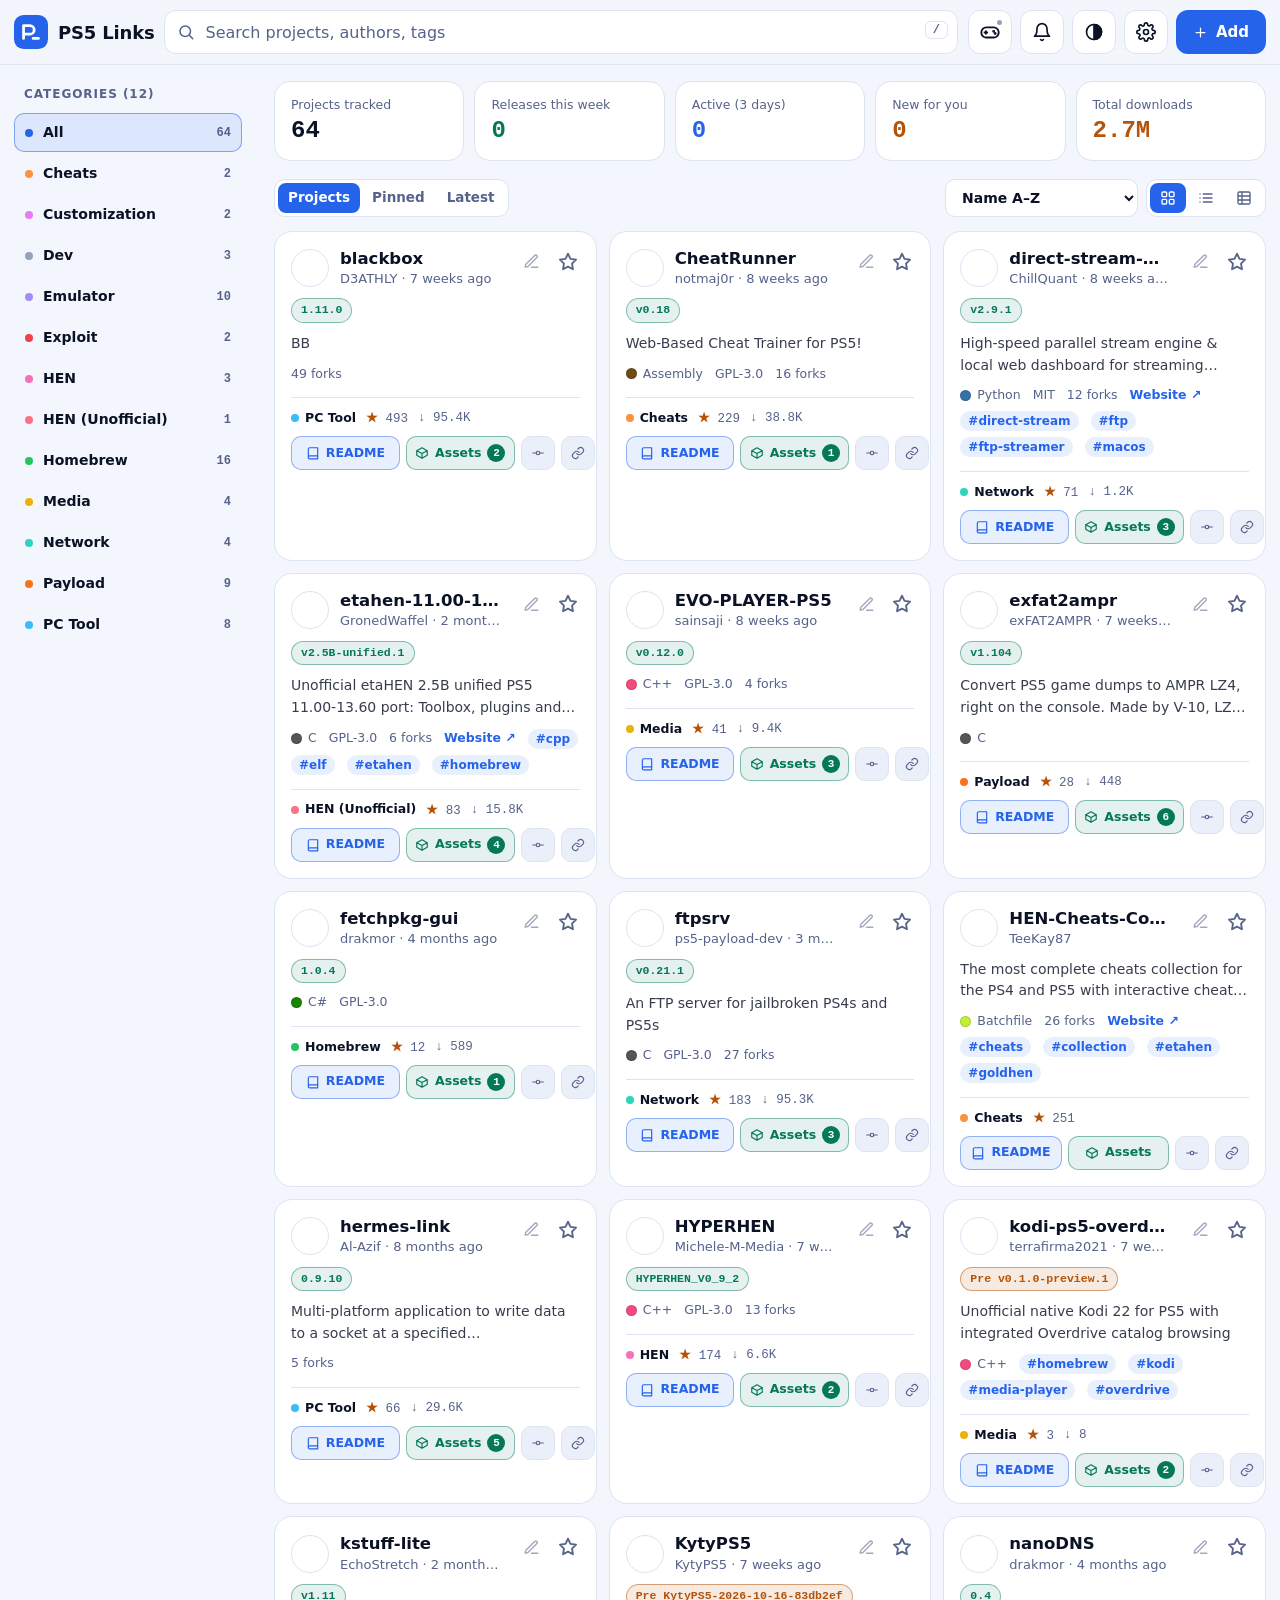
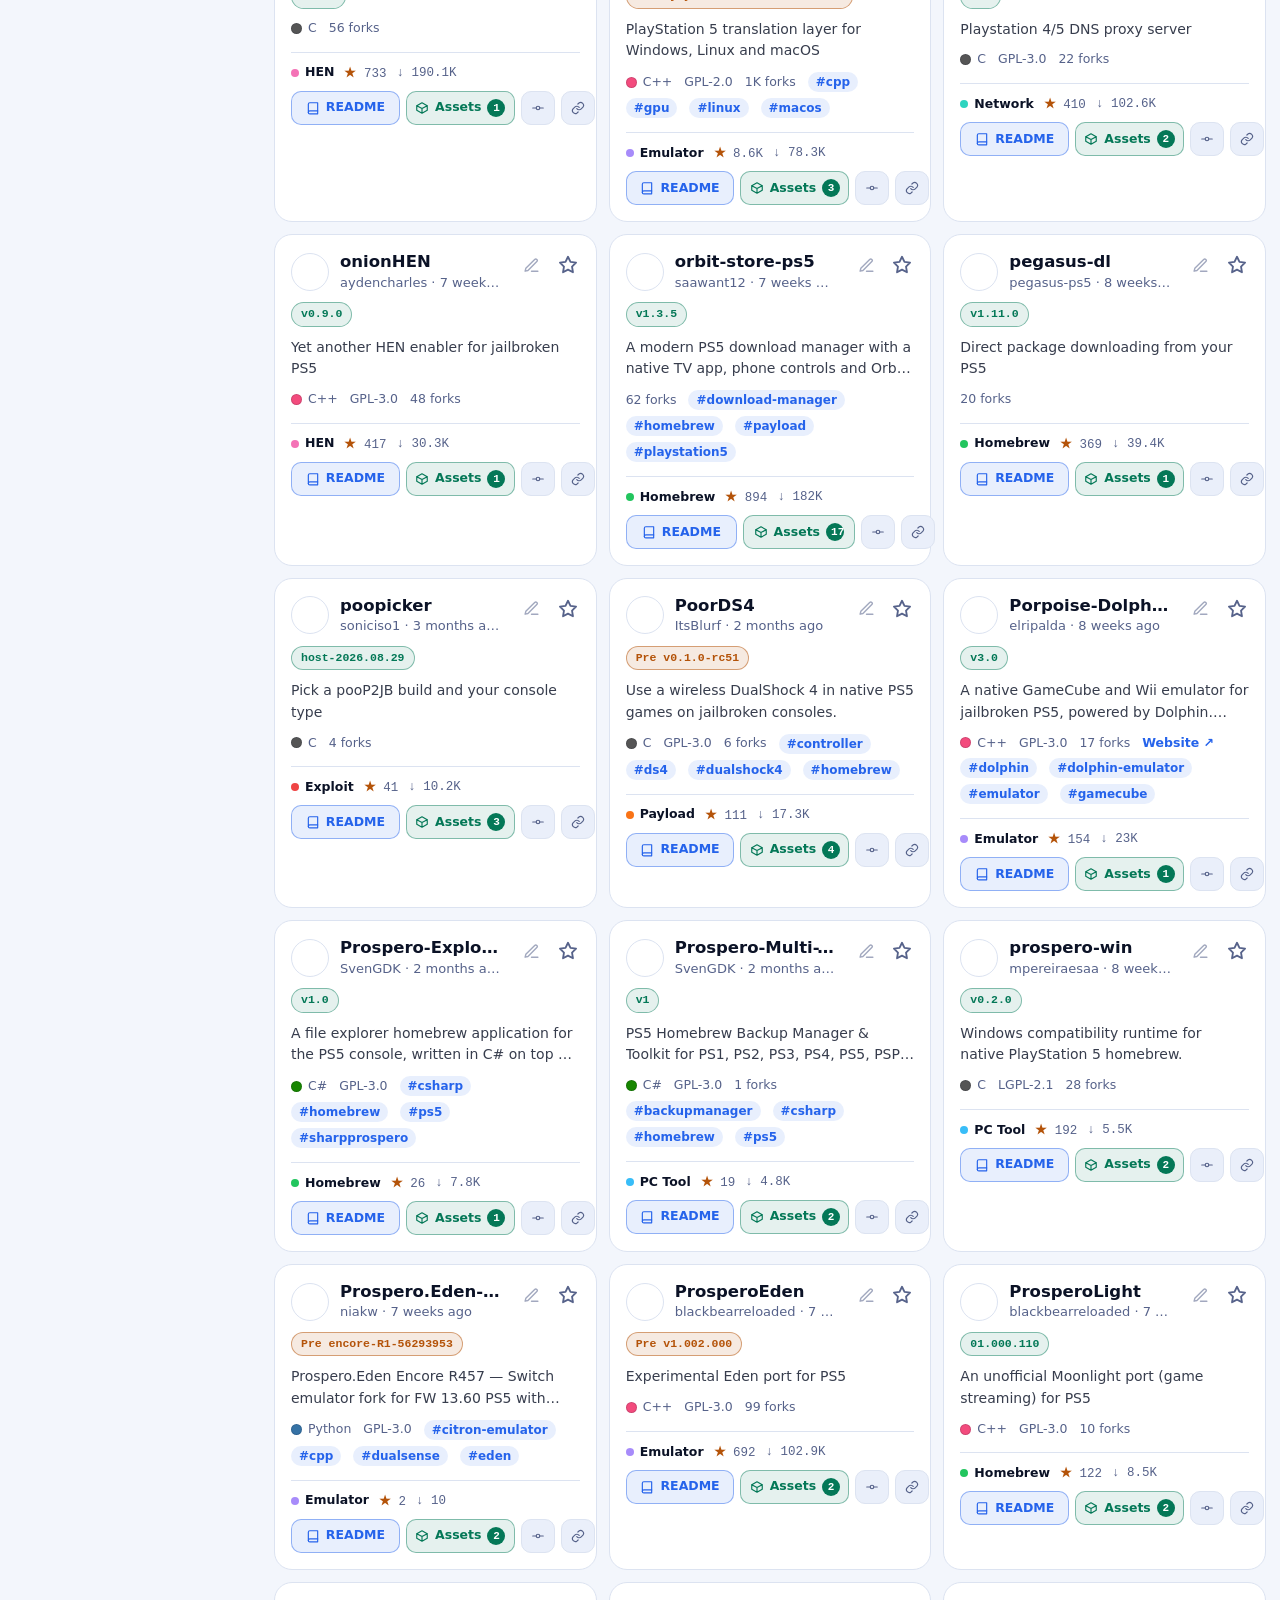
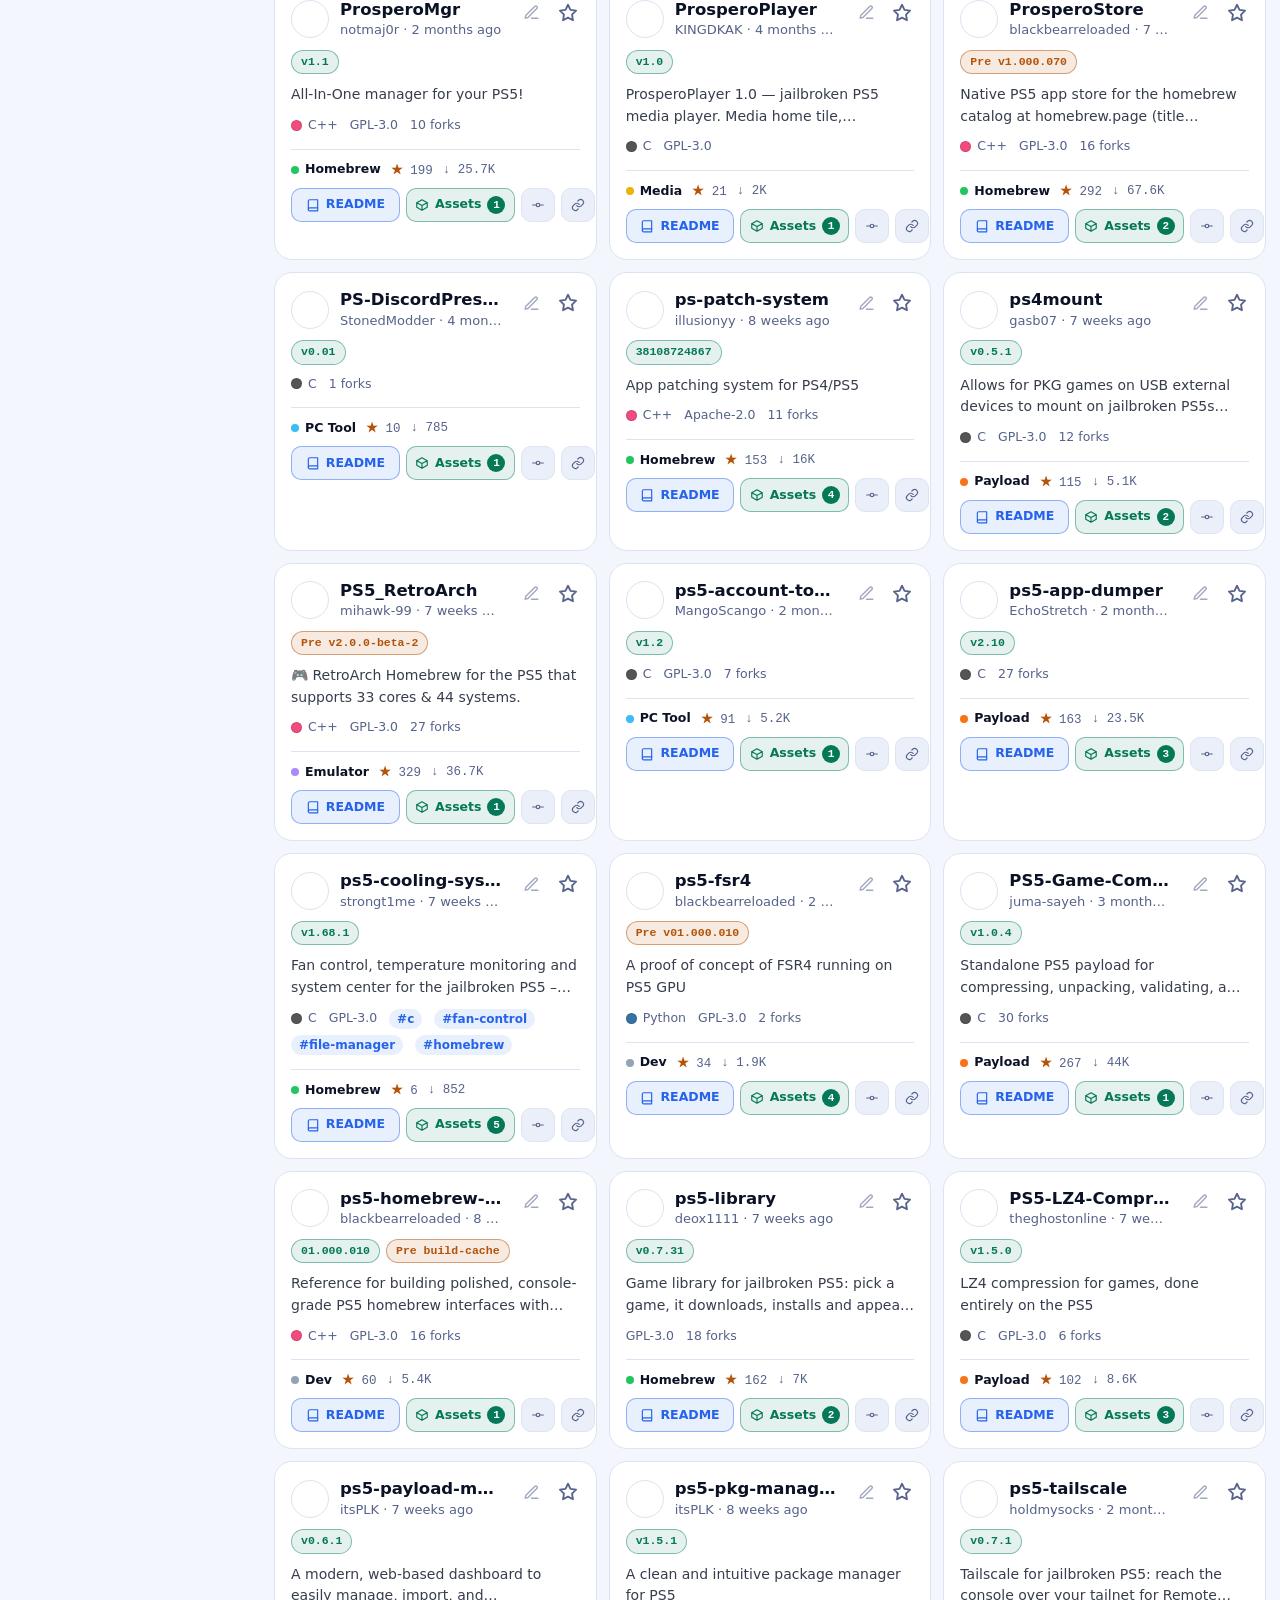
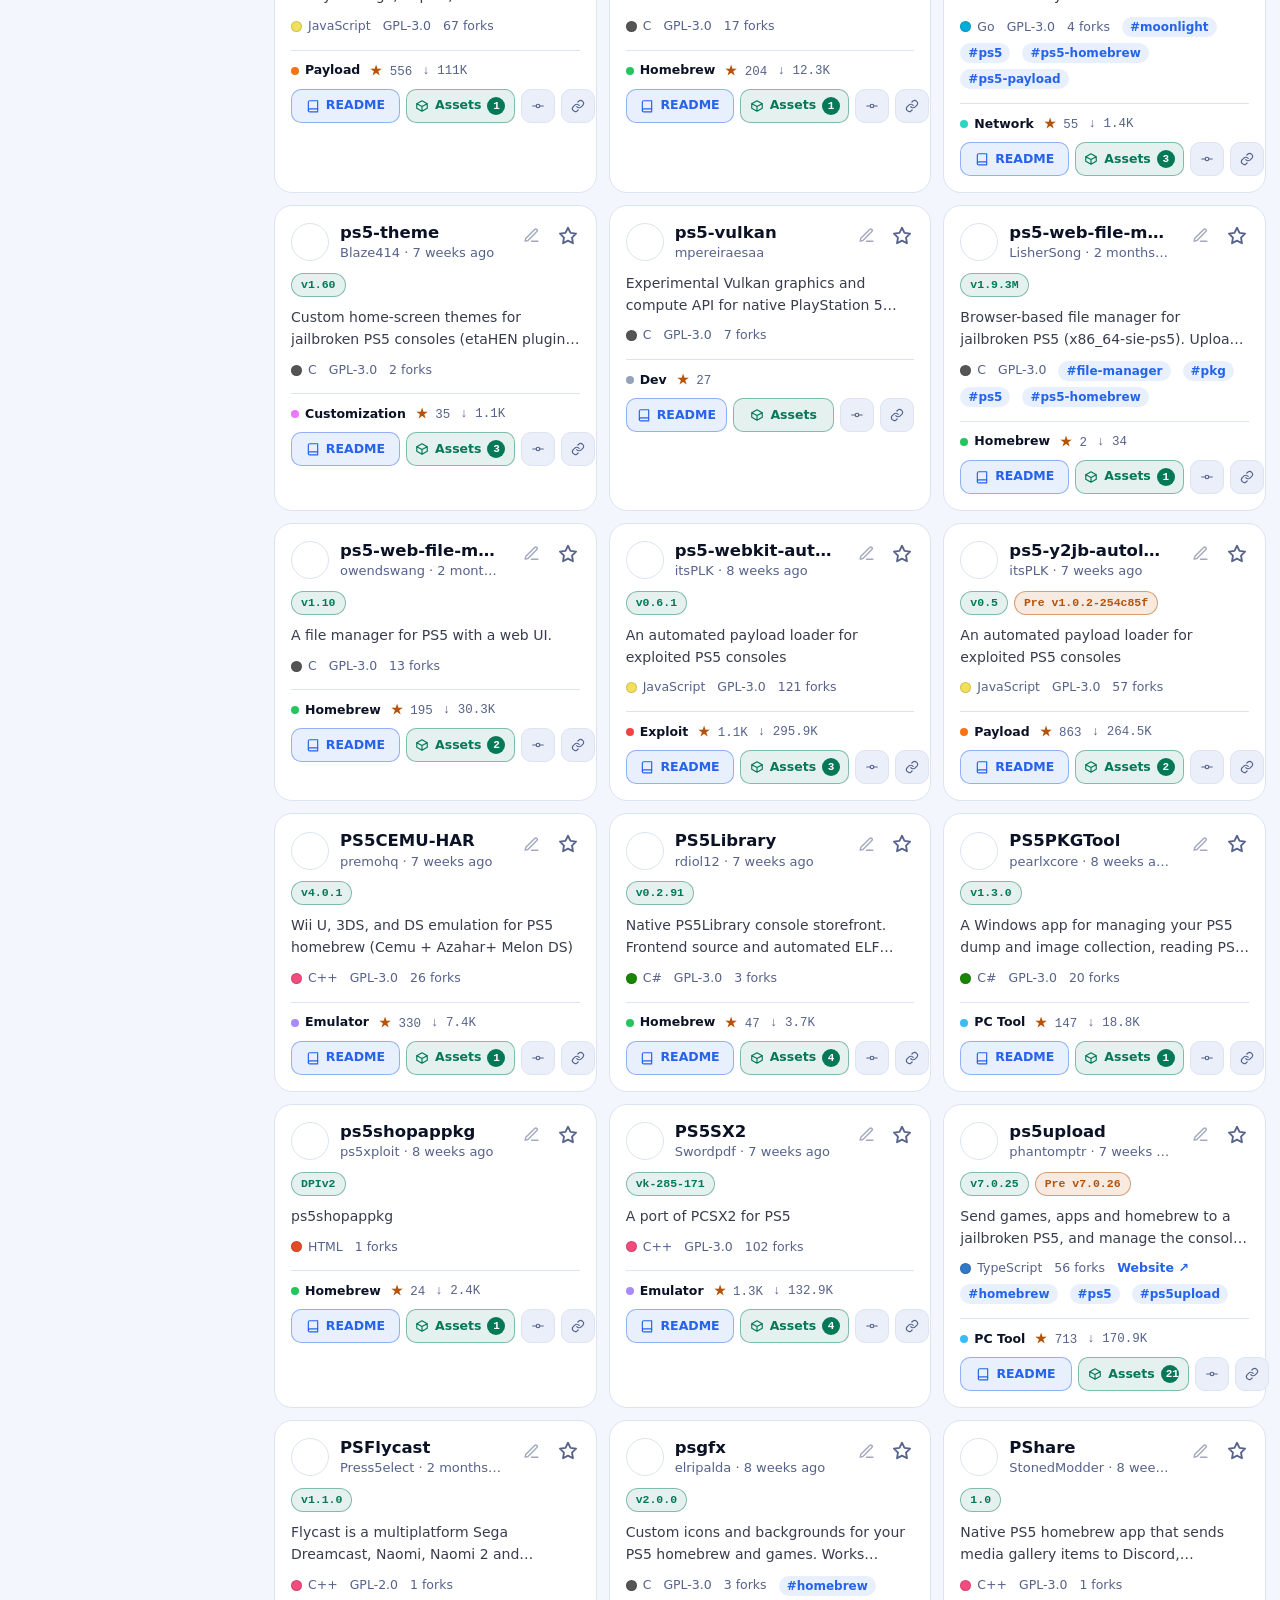
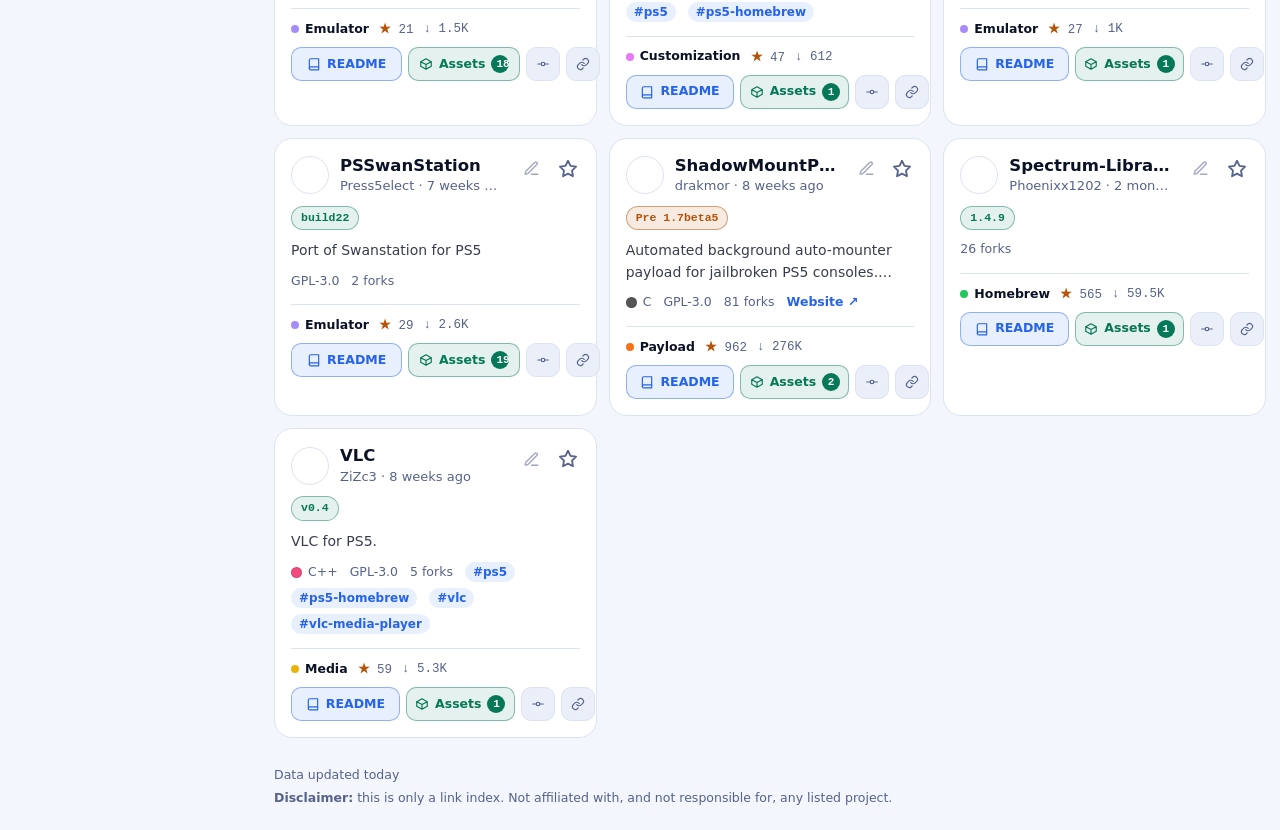
==== index.html @ 652d499e "Add files via upload" ====
<!doctype html>
<html lang="en">
<head>
<meta charset="utf-8">
<meta name="viewport" content="width=device-width, initial-scale=1, viewport-fit=cover">
<meta name="theme-color" content="#050a18" media="(prefers-color-scheme: dark)">
<meta name="theme-color" content="#f3f6fc" media="(prefers-color-scheme: light)">
<meta name="description" content="PS5 Links — a curated index of PS5 homebrew, payloads and tools with live release tracking.">
<title>PS5 Links</title>
<!-- Apply saved theme before CSS paints, so there is no light/dark flash -->
<script>try{const t=JSON.parse(localStorage.getItem("ps5l.theme"));if(t==="dark"||t==="light")document.documentElement.dataset.theme=t}catch{}</script>
<link rel="icon" href="data:image/svg+xml,%3Csvg xmlns='http://www.w3.org/2000/svg' viewBox='0 0 32 32'%3E%3Crect width='32' height='32' rx='8' fill='%234f8dff'/%3E%3Cpath d='M9 22V10h6a4 4 0 0 1 0 8h-6M18 22h5' stroke='%23fff' stroke-width='2.6' fill='none' stroke-linecap='round' stroke-linejoin='round'/%3E%3C/svg%3E">
<link rel="stylesheet" href="style.css?v=8">
<base target="_blank">
</head>
<body>

<!-- ========== Top bar ========== -->
<header class="top">
  <div class="wrap topbar">
    <a class="brand" href="./" target="_self" aria-label="PS5 Links home">
      <svg class="logo" viewBox="0 0 32 32" aria-hidden="true"><rect width="32" height="32" rx="9" fill="var(--accent)" stroke="none"/><path d="M9 22V10h6a4 4 0 0 1 0 8H9M18 22h5" stroke="#fff" stroke-width="2.6"/></svg>
      <span class="brand-name">PS5 Links</span>
    </a>
    <label class="search"><svg viewBox="0 0 24 24"><circle cx="11" cy="11" r="7"/><path d="m21 21-4.3-4.3"/></svg>
      <input id="q" type="search" data-i18n-ph="searchPh" placeholder="Search projects, authors, tags" aria-label="Search" enterkeyhint="search" autocomplete="off">
      <kbd class="kbd">/</kbd>
    </label>
    <div class="top-acts">
      <!-- PS5 Remote (ps5.js): the dot is green when websrv on the PS5 answers -->
      <button class="ibtn" id="open-ps5" data-i18n-al="ps5Title" aria-label="Connect to PS5"><svg viewBox="0 0 24 24"><rect x="2.5" y="7" width="19" height="11" rx="5.5"/><path d="M7.5 11v3M6 12.5h3"/><circle cx="16" cy="11.3" r=".6" fill="currentColor"/><circle cx="17.6" cy="13.6" r=".6" fill="currentColor"/></svg><span class="ps5-dot" id="ps5-dot"></span></button>
      <button class="ibtn" id="bell" data-i18n-al="whatsNew" aria-label="What's new"><svg viewBox="0 0 24 24"><path d="M6 8a6 6 0 1 1 12 0c0 7 3 9 3 9H3s3-2 3-9M10.3 21a1.9 1.9 0 0 0 3.4 0"/></svg><span class="dot-count" id="bell-n" hidden></span></button>
      <button class="ibtn" id="theme" data-i18n-al="theme" aria-label="Theme"></button>
      <button class="ibtn" id="open-settings" data-i18n-al="settings" aria-label="Settings"><svg viewBox="0 0 24 24"><circle cx="12" cy="12" r="3"/><path d="M19.4 15a1.7 1.7 0 0 0 .3 1.8l.1.1a2 2 0 1 1-2.8 2.8l-.1-.1a1.7 1.7 0 0 0-1.8-.3 1.7 1.7 0 0 0-1 1.5V21a2 2 0 1 1-4 0v-.1a1.7 1.7 0 0 0-1.1-1.5 1.7 1.7 0 0 0-1.8.3l-.1.1a2 2 0 1 1-2.8-2.8l.1-.1a1.7 1.7 0 0 0 .3-1.8 1.7 1.7 0 0 0-1.5-1H3a2 2 0 1 1 0-4h.1a1.7 1.7 0 0 0 1.5-1.1 1.7 1.7 0 0 0-.3-1.8l-.1-.1a2 2 0 1 1 2.8-2.8l.1.1a1.7 1.7 0 0 0 1.8.3H9a1.7 1.7 0 0 0 1-1.5V3a2 2 0 1 1 4 0v.1a1.7 1.7 0 0 0 1 1.5 1.7 1.7 0 0 0 1.8-.3l.1-.1a2 2 0 1 1 2.8 2.8l-.1.1a1.7 1.7 0 0 0-.3 1.8V9a1.7 1.7 0 0 0 1.5 1H21a2 2 0 1 1 0 4h-.1a1.7 1.7 0 0 0-1.5 1z"/></svg></button>
      <button class="btn primary add-btn" id="open-add"><svg viewBox="0 0 24 24"><path d="M12 5v14M5 12h14"/></svg><span data-i18n="add">Add</span></button>
    </div>
  </div>
  <!-- Category chips: shown on phones/tablets; the sidebar replaces them on wide screens -->
  <div class="wrap chips" id="chips" role="toolbar" aria-label="Categories"></div>
</header>

<div class="wrap layout">
  <!-- ========== Sidebar (desktop only) ========== -->
  <aside class="side" aria-label="Categories">
    <p class="side-h"><span data-i18n="categories">Categories</span> <span id="cat-n"></span></p>
    <div id="side-cats" class="side-cats"></div>
  </aside>

  <main>
    <!-- Stats strip -->
    <section class="stats" id="stats" aria-label="Overview"></section>

    <!-- Toolbar: tabs (desktop), title, sort, view mode -->
    <div class="meta">
      <div class="seg tabs-inline" role="tablist" aria-label="Sections">
        <button data-tab="projects" data-i18n="projects">Projects</button>
        <button data-tab="pinned"><span data-i18n="pinned">Pinned</span> <span class="seg-n" id="pc2"></span></button>
        <button data-tab="latest"><span data-i18n="latest">Latest</span> <span class="seg-n warn" id="lc2"></span></button>
      </div>
      <h1 class="title" id="title">PS5 Links</h1>
      <div class="meta-r">
        <button class="btn small" id="seen" hidden data-i18n="markSeen">Mark all seen</button>
        <select id="sort" aria-label="Sort">
          <option value="name" data-i18n="sName">Name A–Z</option>
          <option value="stars" data-i18n="sStars">Most starred</option>
          <option value="release" data-i18n="sRelease">Latest release</option>
          <option value="updated" data-i18n="sUpdated">Recently updated</option>
          <option value="downloads" data-i18n="sDownloads">Most downloaded</option>
          <option value="category" data-i18n="sCategory">Group by category</option>
        </select>
        <div class="seg view" role="group" aria-label="View">
          <button data-view="grid" aria-label="Grid"><svg viewBox="0 0 24 24"><rect x="3" y="3" width="7" height="7" rx="1.5"/><rect x="14" y="3" width="7" height="7" rx="1.5"/><rect x="3" y="14" width="7" height="7" rx="1.5"/><rect x="14" y="14" width="7" height="7" rx="1.5"/></svg></button>
          <button data-view="list" aria-label="List"><svg viewBox="0 0 24 24"><path d="M8 6h13M8 12h13M8 18h13M3 6h.01M3 12h.01M3 18h.01"/></svg></button>
          <button data-view="table" aria-label="Table"><svg viewBox="0 0 24 24"><rect x="3" y="3" width="18" height="18" rx="2"/><path d="M3 9h18M3 15h18M9 3v18"/></svg></button>
        </div>
      </div>
    </div>
    <p class="sr" id="count" aria-live="polite"></p>

    <section id="rows" class="cards grid">
      <div class="card skel"></div><div class="card skel"></div><div class="card skel"></div>
    </section>

    <footer>
      <p id="updated-at"></p>
      <p><strong data-i18n="disclaimerH">Disclaimer:</strong> <span data-i18n="disclaimer">this is only a link index. Not affiliated with, and not responsible for, any listed project.</span></p>
    </footer>
  </main>
</div>

<!-- ========== Bottom tabs (phones) ========== -->
<nav class="tabs" aria-label="Sections"><div class="wrap">
  <button class="tab" data-tab="projects"><svg viewBox="0 0 24 24"><rect x="3" y="3" width="7" height="7" rx="2"/><rect x="14" y="3" width="7" height="7" rx="2"/><rect x="3" y="14" width="7" height="7" rx="2"/><rect x="14" y="14" width="7" height="7" rx="2"/></svg><span data-i18n="projects">Projects</span></button>
  <button class="tab" data-tab="pinned"><svg viewBox="0 0 24 24"><path d="m12 3 2.7 5.6 6.1.9-4.4 4.3 1 6.1L12 17l-5.4 2.9 1-6.1L3.2 9.5l6.1-.9z"/></svg><span data-i18n="pinned">Pinned</span><span class="count" id="pc" hidden></span></button>
  <button class="tab" data-tab="latest"><svg viewBox="0 0 24 24"><circle cx="12" cy="12" r="9"/><path d="M12 7v5l3 2"/></svg><span data-i18n="latest">Latest</span><span class="count" id="lc" hidden></span></button>
  <a class="tab" href="offline.html" target="_self"><svg viewBox="0 0 24 24"><path d="M3 7h18v4H3zM5 11v9h14v-9M10 15h4"/></svg><span data-i18n="offline">Offline</span></a>
</div></nav>

<!-- ========== Add / Edit dialog ========== -->
<dialog id="add"><div class="sheet">
  <div class="sheet-head"><h2 id="dlg-title" data-i18n="addTitle">Add a project</h2>
    <button class="ibtn small" data-close aria-label="Close"><svg viewBox="0 0 24 24"><path d="M18 6 6 18M6 6l12 12"/></svg></button></div>
  <label class="fld"><span data-i18n="fRepo">GitHub link</span>
    <input id="repo" type="text" inputmode="url" autocapitalize="off" autocomplete="off" spellcheck="false" placeholder="github.com/owner/name"></label>
  <label class="fld"><span data-i18n="fName">Display name</span>
    <input id="f-name" type="text" autocomplete="off" maxlength="80" data-i18n-ph="fNamePh" placeholder="Leave empty to use the GitHub name"></label>
  <label class="fld"><span data-i18n="fDesc">Description</span>
    <textarea id="f-desc" rows="3" maxlength="400" data-i18n-ph="fDescPh" placeholder="Leave empty to use the GitHub description"></textarea></label>
  <label class="fld"><span data-i18n="fCat">Category</span>
    <select class="field" id="add-cat"></select></label>
  <p class="msg" id="msg" aria-live="polite"></p>
  <button class="btn primary" id="do-add" data-i18n="addMine">Add to my list</button>
  <button class="btn" id="do-share" data-i18n="addShared">Submit to the shared list</button>
  <button class="btn danger" id="do-revert" hidden data-i18n="revert">Restore original</button>
  <p class="hint" data-i18n="addHint">My list checks GitHub live and is saved on this device only.</p>
</div></dialog>

<!-- ========== Settings dialog ========== -->
<dialog id="settings"><div class="sheet">
  <div class="sheet-head"><h2 data-i18n="settings">Settings</h2>
    <button class="ibtn small" data-close aria-label="Close"><svg viewBox="0 0 24 24"><path d="M18 6 6 18M6 6l12 12"/></svg></button></div>
  <p class="set-h" data-i18n="language">Language</p>
  <div class="seg wide" id="set-lang"><button data-lang="en">English</button><button data-lang="th">ไทย</button></div>
  <p class="set-h" data-i18n="theme">Theme</p>
  <div class="seg wide" id="set-theme"><button data-th="auto" data-i18n="auto">Auto</button><button data-th="dark" data-i18n="dark">Dark</button><button data-th="light" data-i18n="light">Light</button></div>
  <p class="set-h" data-i18n="avatars">Author avatars</p>
  <div class="seg wide" id="set-av"><button data-av="1" data-i18n="on">On</button><button data-av="0" data-i18n="off">Off</button></div>
  <p class="set-h" data-i18n="backup">Backup (my list + pins)</p>
  <div class="row2">
    <button class="btn" id="do-export" data-i18n="export">Export file</button>
    <label class="btn"><span data-i18n="import">Import file</span><input id="do-import" type="file" accept="application/json,.json" hidden></label>
  </div>
  <button class="btn danger" id="do-reset" data-i18n="reset">Clear all data on this device</button>
  <p class="hint" data-i18n="privacy">Everything is stored in your browser only. GitHub receives requests when you open README, Assets, Commits or avatars.</p>
</div></dialog>

<!-- ========== PS5 Remote dialog (ps5.js) ========== -->
<dialog id="ps5"><div class="sheet">
  <div class="sheet-head"><h2><span data-i18n="ps5Title">Connect to PS5</span> <span class="badge beta" data-i18n="ps5Beta">Beta</span></h2>
    <button class="ibtn small" data-close aria-label="Close"><svg viewBox="0 0 24 24"><path d="M18 6 6 18M6 6l12 12"/></svg></button></div>
  <div class="ps5-row">
    <label class="fld"><span data-i18n="ps5Ip">PS5 IP address</span>
      <input id="ps5-ip" type="text" inputmode="decimal" autocomplete="off" autocapitalize="off" spellcheck="false" placeholder="192.168.1.50"></label>
    <label class="fld port"><span data-i18n="ps5Port">websrv port</span>
      <input id="ps5-port" type="text" inputmode="numeric" autocomplete="off" placeholder="8080"></label>
  </div>
  <button class="btn primary" id="ps5-test" data-i18n="ps5Test">Save &amp; test</button>
  <p class="msg" id="ps5-msg" aria-live="polite"></p>
  <p class="hint ios" id="ps5-ios" hidden data-i18n="ps5Ios">iPhone / iPad: Safari blocks this page from talking to the PS5.</p>

  <p class="set-h" data-i18n="ps5RunH">Run a payload</p>
  <div class="fld"><label for="ps5-url" data-i18n="ps5RunUrl">Link to an .elf file (the PS5 downloads it)</label>
    <div class="ps5-row"><input id="ps5-url" type="text" inputmode="url" autocomplete="off" autocapitalize="off" spellcheck="false" placeholder="https://github.com/…/payload.elf">
      <button class="btn" id="ps5-run-url" type="button" data-i18n="ps5RunUrlBtn">Run link</button></div></div>
  <div class="row2">
    <label class="btn"><span data-i18n="ps5RunFile">Send an .elf from this device</span><input id="ps5-file" type="file" accept=".elf,.bin,application/octet-stream" hidden></label>
    <button class="btn" id="ps5-browse" data-i18n="ps5Browse">Pick an .elf on the PS5</button>
  </div>
  <div class="fs-box" id="ps5-fs" hidden></div>

  <!-- Upload into a folder: needs PS5Links Agent (agent/ in this repo) running on the PS5 -->
  <p class="set-h" data-i18n="agH">Upload to a folder (PS5Links Agent)</p>
  <div class="ps5-row three">
    <label class="fld"><span data-i18n="agPin">PIN shown on the PS5</span>
      <input id="ag-pin" type="text" inputmode="numeric" maxlength="6" autocomplete="off" placeholder="123456"></label>
    <label class="fld port"><span data-i18n="agPort">Agent port</span>
      <input id="ag-port" type="text" inputmode="numeric" autocomplete="off" placeholder="8686"></label>
    <button class="btn" id="ag-pair" type="button" data-i18n="agPair">Pair</button>
  </div>
  <p class="msg" id="ag-msg" aria-live="polite"></p>
  <div class="fld"><label for="ag-dest" data-i18n="agDest">Folder on the PS5</label>
    <div class="ps5-row"><input id="ag-dest" type="text" autocomplete="off" autocapitalize="off" spellcheck="false" value="/data/homebrew">
      <button class="btn" id="ag-browse" type="button" data-i18n="agPickDir">Choose</button></div></div>
  <div class="fs-box" id="ag-fs" hidden></div>
  <label class="check"><input type="checkbox" id="ag-unzip" checked> <span data-i18n="agUnzip">Extract .zip files while sending</span></label>
  <label class="btn primary"><span data-i18n="agSend">Choose files and send</span><input id="ag-files" type="file" multiple hidden></label>
  <div class="ag-prog" id="ag-prog" hidden>
    <progress id="ag-bar" max="1" value="0"></progress>
    <p class="hint" id="ag-ptext"></p>
    <button class="btn small" id="ag-cancel" type="button" data-i18n="ps5Cancel">Cancel</button>
  </div>
  <div class="ag-done" id="ag-done" hidden></div>

  <p class="set-h" data-i18n="ps5PmH">Payload Manager catalog</p>
  <div class="ps5-row"><code class="cat-url" id="ps5-cat"></code><button class="btn small" id="ps5-copy-cat" data-i18n="copyLink">Copy link</button></div>
  <p class="hint" data-i18n="ps5PmHint">Add this URL as a source in Payload Manager.</p>

  <p class="set-h" data-i18n="ps5Tools">Open pages on the PS5</p>
  <div class="tools">
    <a class="tool disabled" id="ps5-l-websrv" target="_blank" rel="noopener">websrv<small>—</small></a>
    <a class="tool disabled" id="ps5-l-elfldr" target="_blank" rel="noopener">websrv · ELF loader<small>—</small></a>
    <a class="tool disabled" id="ps5-l-pm" target="_blank" rel="noopener">Payload Manager<small>—</small></a>
    <a class="tool disabled" id="ps5-l-wfm" target="_blank" rel="noopener">Web File Manager<small>—</small></a>
  </div>
  <p class="hint" data-i18n="ps5UploadHint">To upload into a folder, use the PS5Links Agent section above.</p>
</div></dialog>

<!-- Confirmation before running anything on the console -->
<dialog id="runq"><div class="sheet">
  <div class="sheet-head"><h2 data-i18n="ps5Run">Run on PS5</h2><button class="ibtn small" data-close aria-label="Close"><svg viewBox="0 0 24 24"><path d="M18 6 6 18M6 6l12 12"/></svg></button></div>
  <p id="runq-t"></p>
  <div id="runq-files" class="runq-list"></div>
  <p class="hint warn" data-i18n="ps5RunWarn">Only run payloads you trust.</p>
  <div class="row2"><button class="btn" data-close data-i18n="ps5Cancel">Cancel</button><button class="btn primary" id="runq-go" data-i18n="ps5Go">Run</button></div>
</div></dialog>

<!-- ========== Reader dialog: README / Assets / Commits ========== -->
<dialog id="modal-reader" class="wide"><div class="sheet reader-sheet">
  <div class="reader-head">
    <div class="reader-tt"><h3 id="reader-title">Viewer</h3><p id="reader-sub"></p></div>
    <div class="reader-acts">
      <button class="ibtn small" id="reader-copy" aria-label="Copy"><svg viewBox="0 0 24 24"><rect x="9" y="9" width="13" height="13" rx="2"/><path d="M5 15H4a2 2 0 0 1-2-2V4a2 2 0 0 1 2-2h9a2 2 0 0 1 2 2v1"/></svg></button>
      <a class="ibtn small" id="reader-ext" aria-label="Open on GitHub"><svg viewBox="0 0 24 24"><path d="M18 13v6a2 2 0 0 1-2 2H5a2 2 0 0 1-2-2V8a2 2 0 0 1 2-2h6M15 3h6v6M10 14 21 3"/></svg></a>
      <button class="ibtn small" data-close aria-label="Close"><svg viewBox="0 0 24 24"><path d="M18 6 6 18M6 6l12 12"/></svg></button>
    </div>
  </div>
  <div id="reader-body" class="reader-body">Loading…</div>
</div></dialog>

<button class="totop" id="totop" aria-label="Back to top" hidden><svg viewBox="0 0 24 24"><path d="M12 19V5M5 12l7-7 7 7"/></svg></button>
<div class="toast" id="toast" role="status" aria-live="polite"></div>
<script src="app.js?v=8"></script>
<script src="ps5.js?v=8"></script>
</body>
</html>
---- style.css ----
/* =========================================================
   PS5 Links — style.css (v4)
   Same colour tokens as v3; adds sidebar, stats, grid/list/table
   views, release badges, markdown reader and settings.
   ========================================================= */

/* ---------- Theme tokens ---------- */
:root {
  color-scheme: dark;
  --bg:#050a18; --bar:rgba(5,10,24,.88); --card:#0d1426; --raised:#16203a; --line:#1c2744;
  --ink:#eef2ff; --muted:#8793b5; --accent:#4f8dff; --stable:#34d399; --beta:#fbbf24; --star:#f5b301; --danger:#ff6b6b;
  --glow: 0 0 0 1px color-mix(in srgb, var(--accent) 35%, transparent), 0 10px 30px -12px color-mix(in srgb, var(--accent) 45%, transparent);
}
:root[data-theme=light] {
  color-scheme:light; --bg:#f3f6fc; --bar:rgba(243,246,252,.9); --card:#fff; --raised:#eaeffa; --line:#dce3f1;
  --ink:#0b1226; --muted:#56628a; --accent:#2563eb; --stable:#047857; --beta:#b45309; --star:#b45309; --danger:#c62828;
}
@media (prefers-color-scheme: light) {
  :root:not([data-theme=dark]) {
    color-scheme:light; --bg:#f3f6fc; --bar:rgba(243,246,252,.9); --card:#fff; --raised:#eaeffa; --line:#dce3f1;
    --ink:#0b1226; --muted:#56628a; --accent:#2563eb; --stable:#047857; --beta:#b45309; --star:#b45309; --danger:#c62828;
  }
}

/* ---------- Base ---------- */
* { box-sizing:border-box; }
html { -webkit-text-size-adjust:100%; -webkit-tap-highlight-color:transparent; }
body {
  margin:0; background:var(--bg); color:var(--ink);
  font:15px/1.5 system-ui, -apple-system, "Segoe UI", "Noto Sans Thai", sans-serif;
}
a { color:inherit; text-decoration:none; }
button, select, input { font:inherit; color:inherit; }
:focus-visible { outline:2px solid var(--accent); outline-offset:2px; }
svg { width:1em; height:1em; fill:none; stroke:currentColor; stroke-width:2; stroke-linecap:round; stroke-linejoin:round; flex:none; }
[hidden] { display:none !important; }
.sr { position:absolute; width:1px; height:1px; overflow:hidden; clip:rect(0 0 0 0); }
.wrap { max-width:1280px; margin:0 auto; padding:0 max(14px, env(safe-area-inset-right)) 0 max(14px, env(safe-area-inset-left)); }
.mono { font-family:ui-monospace, "SF Mono", Menlo, monospace; }

/* ---------- Buttons ---------- */
.ibtn { position:relative; display:grid; place-items:center; width:44px; height:44px; font-size:20px; background:var(--card); border:1px solid var(--line); border-radius:12px; cursor:pointer; transition:border-color .15s, background .15s; }
.ibtn:hover { border-color:color-mix(in srgb, var(--accent) 50%, var(--line)); }
.ibtn.small { height:36px; width:36px; font-size:17px; border-radius:10px; }
.btn { display:inline-flex; align-items:center; justify-content:center; gap:8px; height:46px; padding:0 16px; font-size:15px; font-weight:600; background:var(--raised); border:1px solid var(--line); border-radius:12px; cursor:pointer; }
.btn.primary { color:#fff; background:var(--accent); border-color:transparent; }
.btn.primary:hover { filter:brightness(1.08); }
.btn.small { height:36px; padding:0 12px; font-size:13px; border-radius:10px; }
.btn.danger { color:var(--danger); background:none; border-color:color-mix(in srgb, var(--danger) 40%, transparent); }
.btn:disabled { opacity:.6; cursor:wait; }

/* ---------- Top bar ---------- */
.top { position:sticky; top:0; z-index:10; background:var(--bar); backdrop-filter:blur(14px); -webkit-backdrop-filter:blur(14px); border-bottom:1px solid var(--line); padding-top:env(safe-area-inset-top); }
.topbar { display:flex; align-items:center; gap:10px; padding-top:10px; padding-bottom:10px; }
.brand { display:flex; align-items:center; gap:10px; flex:none; font-weight:800; font-size:18px; letter-spacing:-.01em; }
.logo { width:34px; height:34px; }
.search { position:relative; flex:1; min-width:0; }
.search > svg { position:absolute; left:13px; top:13px; font-size:18px; color:var(--muted); }
.search input { width:100%; height:44px; padding:0 40px 0 40px; font-size:16px; background:var(--card); border:1px solid var(--line); border-radius:12px; -webkit-appearance:none; appearance:none; }
.search input:focus { outline:none; border-color:var(--accent); box-shadow:var(--glow); }
.search input::placeholder { color:var(--muted); }
.kbd { position:absolute; right:10px; top:11px; padding:1px 7px; font:600 12px ui-monospace, monospace; color:var(--muted); border:1px solid var(--line); border-radius:6px; }
.top-acts { display:flex; gap:8px; flex:none; }
.dot-count { position:absolute; top:-5px; right:-5px; min-width:19px; height:19px; padding:0 5px; display:grid; place-items:center; font-size:11px; font-weight:800; color:#1a1200; background:var(--beta); border-radius:10px; }
.dot-count[hidden] { display:none; }
.add-btn { height:44px; }

/* Phones: hide brand text + add-label to save room */
@media (max-width:640px) {
  .brand-name, .add-btn span, .kbd, #theme, #bell { display:none; }
  .add-btn { width:44px; padding:0; }
  .top-acts { gap:6px; }
}

/* ---------- Category chips (mobile) ---------- */
.chips { display:flex; gap:8px; overflow-x:auto; padding-bottom:10px; scrollbar-width:none; -webkit-overflow-scrolling:touch; }
.chips::-webkit-scrollbar { display:none; }
.chip { flex:none; display:inline-flex; align-items:center; gap:7px; height:34px; padding:0 13px; font-size:13.5px; font-weight:600; white-space:nowrap; background:var(--card); border:1px solid var(--line); border-radius:999px; cursor:pointer; }
.chip::before { content:""; width:8px; height:8px; border-radius:50%; background:var(--cc); }
.chip span { color:var(--muted); font-size:12px; font-weight:700; }
.chip[aria-pressed=true] { border-color:var(--cc); background:color-mix(in srgb, var(--cc) 20%, var(--card)); }

/* ---------- Layout: sidebar + main ---------- */
.layout { display:block; }
.side { display:none; }
main { min-width:0; padding-bottom:calc(92px + env(safe-area-inset-bottom)); }

@media (min-width:1024px) {
  .chips { display:none; }
  .layout { display:grid; grid-template-columns:232px 1fr; gap:28px; }
  .side { display:block; position:sticky; top:65px; align-self:start; max-height:calc(100vh - 65px); overflow-y:auto; padding:20px 4px 24px 0; scrollbar-width:thin; }
  .side-h { margin:0 0 10px 10px; font-size:12px; font-weight:800; letter-spacing:.08em; text-transform:uppercase; color:var(--muted); }
  .side-cats { display:grid; gap:2px; }
  .side-cat { display:flex; align-items:center; gap:10px; width:100%; padding:8px 10px; font-size:14px; font-weight:600; text-align:left; background:none; border:1px solid transparent; border-radius:10px; cursor:pointer; }
  .side-cat::before { content:""; width:8px; height:8px; border-radius:50%; background:var(--cc); flex:none; }
  .side-cat span:first-child { flex:1; overflow:hidden; text-overflow:ellipsis; white-space:nowrap; }
  .side-cat .n { color:var(--muted); font:600 12px ui-monospace, monospace; }
  .side-cat:hover { background:var(--card); }
  .side-cat[aria-pressed=true] { background:color-mix(in srgb, var(--cc) 16%, var(--card)); border-color:color-mix(in srgb, var(--cc) 50%, transparent); }
  .tabs { display:none; }
  main { padding-bottom:40px; }
}

/* ---------- Stats strip ---------- */
.stats { display:grid; grid-template-columns:repeat(var(--n, 4), 1fr); gap:10px; padding-top:16px; }
/* Phones: stats become a swipeable row */
@media (max-width:719px) {
  .stats { display:flex; gap:8px; padding-top:12px; overflow-x:auto; scroll-snap-type:x mandatory; scrollbar-width:none; }
  .stats::-webkit-scrollbar { display:none; }
  .stat-card { flex:0 0 31%; scroll-snap-align:start; padding:9px 11px; border-radius:12px; }
  .stat-card p { font-size:11px; line-height:1.25; min-height:2.5em; }
  .stat-card b { font-size:19px; }
}
.stat-card { padding:14px 16px; background:var(--card); border:1px solid var(--line); border-radius:16px; text-align:left; cursor:pointer; transition:border-color .15s, transform .15s; }
.stat-card:hover { border-color:color-mix(in srgb, var(--sc, var(--accent)) 55%, var(--line)); transform:translateY(-1px); }
.stat-card p { margin:0; font-size:12.5px; color:var(--muted); }
.stat-card b { display:block; margin-top:2px; font:700 24px/1.2 ui-monospace, monospace; color:var(--sc, var(--ink)); }

/* ---------- Toolbar ---------- */
.meta { display:flex; flex-wrap:wrap; align-items:center; justify-content:space-between; gap:10px; padding:18px 0 14px; }
.meta-r { display:flex; align-items:center; gap:8px; }
h1.title { margin:0; font-size:21px; flex:1; }
.meta select { height:38px; padding:0 12px; font-size:14px; font-weight:600; background:var(--card); border:1px solid var(--line); border-radius:10px; }
.seg { display:inline-flex; padding:3px; gap:2px; background:var(--card); border:1px solid var(--line); border-radius:11px; }
.seg button { display:inline-flex; align-items:center; gap:6px; height:30px; padding:0 10px; font-size:13.5px; font-weight:600; color:var(--muted); background:none; border:0; border-radius:8px; cursor:pointer; }
.seg button svg { font-size:16px; }
.seg button[aria-pressed=true] { color:#fff; background:var(--accent); }
.seg.wide { display:flex; } .seg.wide button { flex:1; justify-content:center; height:36px; }
.seg-n { font:700 11px ui-monospace, monospace; opacity:.8; }
.seg-n:empty { display:none; }
.seg-n.warn { color:var(--beta); }
.seg button[aria-pressed=true] .seg-n.warn { color:#fff; }
.tabs-inline { display:none; }
@media (min-width:1024px) { .tabs-inline { display:inline-flex; } h1.title { display:none; } }
@media (max-width:520px) { .view { display:none; } }

/* ---------- Cards ---------- */
.cards { display:grid; gap:12px; }
.cards.grid { grid-template-columns:repeat(auto-fill, minmax(300px, 1fr)); }
.cards.list { grid-template-columns:1fr; }
.group-h { grid-column:1 / -1; display:flex; align-items:center; gap:10px; margin:14px 0 2px; padding-bottom:8px; font-size:16px; font-weight:700; border-bottom:1px solid var(--line); }
.group-h:first-child { margin-top:0; }
.group-h::before { content:""; width:10px; height:10px; border-radius:50%; background:var(--cc); }
.group-h span { color:var(--muted); font:600 13px ui-monospace, monospace; }

.card { display:flex; flex-direction:column; background:var(--card); border:1px solid var(--line); border-radius:18px; padding:16px; transition:border-color .15s, box-shadow .15s; }
.card:hover { border-color:color-mix(in srgb, var(--accent) 40%, var(--line)); }
.card.unseen { border-color:color-mix(in srgb, var(--beta) 45%, var(--line)); }
.head { display:flex; justify-content:space-between; align-items:flex-start; gap:10px; }
.id { min-width:0; display:flex; align-items:center; gap:11px; }
.av { width:38px; height:38px; flex:none; border-radius:50%; background:var(--raised); object-fit:cover; border:1px solid var(--line); }
.av.ph { display:grid; place-items:center; font-weight:800; font-size:15px; color:#fff; background:var(--cc); }
.id-t { min-width:0; display:flex; flex-direction:column; }
.name { font-size:16.5px; font-weight:700; line-height:1.3; overflow:hidden; text-overflow:ellipsis; white-space:nowrap; }
.name:hover { color:var(--accent); }
.author { color:var(--muted); font-size:13px; overflow:hidden; text-overflow:ellipsis; white-space:nowrap; }
.pin { flex:none; width:40px; height:40px; margin:-6px -8px 0 0; display:grid; place-items:center; font-size:22px; color:var(--muted); background:none; border:0; cursor:pointer; }
.pin[aria-pressed=true] { color:var(--star); }
.head-acts { display:flex; flex:none; }
.pin.edit-ic { font-size:17px; margin-right:-4px; opacity:.55; }
.pin.edit-ic:hover, .card:hover .pin.edit-ic { opacity:1; }
.card .foot { flex-direction:column; align-items:stretch; }
.card .acts { flex-wrap:nowrap; }
.card .act.readme, .card .act.assets { flex:1; justify-content:center; min-width:0; }
.cards.list .card .foot { flex-direction:row; align-items:center; }
.cards.list .card .act.readme, .cards.list .card .act.assets { flex:none; }
.pin[aria-pressed=true] svg { fill:currentColor; }

.badges { display:flex; flex-wrap:wrap; gap:6px; margin-top:10px; }
.badge { display:inline-flex; align-items:center; gap:5px; padding:2px 9px; font:700 11.5px/1.6 ui-monospace, monospace; border-radius:999px; border:1px solid; white-space:nowrap; }
a.badge:hover { filter:brightness(1.15); }
.badge.stable { color:var(--stable); border-color:color-mix(in srgb, var(--stable) 45%, transparent); background:color-mix(in srgb, var(--stable) 10%, transparent); }
.badge.pre, .badge.new { color:var(--beta); border-color:color-mix(in srgb, var(--beta) 50%, transparent); background:color-mix(in srgb, var(--beta) 12%, transparent); }
.badge.upd { color:var(--accent); border-color:color-mix(in srgb, var(--accent) 55%, transparent); background:color-mix(in srgb, var(--accent) 14%, transparent); }
.badge.old, .badge.mine { color:var(--muted); border-color:var(--line); }
.badge.arch { color:var(--danger); border-color:color-mix(in srgb, var(--danger) 45%, transparent); }

.desc { margin:10px 0 0; color:color-mix(in srgb, var(--ink) 82%, transparent); font-size:14px; line-height:1.55; display:-webkit-box; -webkit-line-clamp:2; -webkit-box-orient:vertical; overflow:hidden; }
.cards.list .desc { -webkit-line-clamp:3; }
.foot { display:flex; flex-wrap:wrap; align-items:center; justify-content:space-between; gap:10px; margin-top:auto; padding-top:12px; }
.card .foot { border-top:1px solid var(--line); margin-top:14px; }
.stat { display:inline-flex; align-items:center; gap:10px; color:var(--muted); font:500 12.5px ui-monospace, monospace; }
.stat b { color:var(--star); font-weight:600; }
.tag { display:inline-flex; align-items:center; gap:6px; color:var(--ink); font:600 12.5px/1 system-ui, sans-serif; }
.tag::before { content:""; width:8px; height:8px; border-radius:50%; background:var(--cc); }

.acts { display:flex; flex-wrap:wrap; gap:6px; }
.act { display:inline-flex; align-items:center; gap:6px; height:34px; padding:0 11px; font-size:12.5px; font-weight:600; border:1px solid; border-radius:10px; white-space:nowrap; cursor:pointer; background:none; }
.act svg { font-size:14px; }
.act.readme { color:var(--accent); border-color:color-mix(in srgb, var(--accent) 45%, transparent); background:color-mix(in srgb, var(--accent) 10%, transparent); }
.act.assets { color:var(--stable); border-color:color-mix(in srgb, var(--stable) 45%, transparent); background:color-mix(in srgb, var(--stable) 10%, transparent); }
.act.commits, .act.copy { color:var(--muted); border-color:var(--line); background:var(--raised); width:34px; padding:0; justify-content:center; }
.act.rm, .act.edit { color:var(--muted); border-color:var(--line); }

/* Meta line: language, license, forks, topics */
.meta-line { display:flex; flex-wrap:wrap; align-items:center; gap:6px 12px; margin-top:10px; font-size:12.5px; color:var(--muted); }
.lang { display:inline-flex; align-items:center; gap:6px; white-space:nowrap; }
.lang::before { content:""; width:9px; height:9px; border-radius:50%; background:var(--lc); border:1px solid color-mix(in srgb, var(--ink) 15%, transparent); }
.hp { color:var(--accent); font-weight:600; }
.topic { padding:1px 8px; font-size:12px; font-weight:600; color:var(--accent); background:color-mix(in srgb, var(--accent) 10%, transparent); border:0; border-radius:999px; cursor:pointer; }
.topic:hover { background:color-mix(in srgb, var(--accent) 20%, transparent); }
.act-n { min-width:18px; padding:0 5px; font:700 11px/18px ui-monospace, monospace; text-align:center; color:var(--card); background:var(--stable); border-radius:9px; }
.badge svg { font-size:11px; }
/* Release-notes preview on the Latest tab */
.notes-pv { margin-top:10px; padding:10px 12px; font-size:13px; background:var(--bg); border:1px solid var(--line); border-radius:12px; }
.notes-pv strong { display:block; margin-bottom:2px; font-size:13.5px; }
.notes-pv p { margin:0; color:var(--muted); line-height:1.5; display:-webkit-box; -webkit-line-clamp:3; -webkit-box-orient:vertical; overflow:hidden; }

/* ---------- Table view ---------- */
.tbl-wrap { overflow-x:auto; background:var(--card); border:1px solid var(--line); border-radius:16px; }
table.tbl { width:100%; border-collapse:collapse; font-size:13.5px; }
.tbl th { position:sticky; top:0; padding:11px 12px; font-size:11.5px; font-weight:800; letter-spacing:.06em; text-transform:uppercase; text-align:left; color:var(--muted); background:var(--card); border-bottom:1px solid var(--line); white-space:nowrap; }
.tbl td { padding:10px 12px; border-bottom:1px solid var(--line); vertical-align:middle; }
.tbl tr:last-child td { border-bottom:0; }
.tbl tr:hover td { background:color-mix(in srgb, var(--accent) 5%, transparent); }
.tbl .id { gap:10px; } .tbl .av { width:30px; height:30px; }
.tbl .name { font-size:14px; max-width:260px; }
.tbl .author { max-width:260px; }
.tbl .num { font-family:ui-monospace, monospace; white-space:nowrap; color:var(--muted); }
.tbl .badges { margin:0; flex-wrap:nowrap; }
.tbl .acts { flex-wrap:nowrap; }
.tbl .tag { white-space:nowrap; }
.tbl .pin { margin:0; }

/* ---------- Latest timeline ---------- */
.day-h { grid-column:1 / -1; margin:10px 0 0; font-size:13px; font-weight:800; letter-spacing:.06em; text-transform:uppercase; color:var(--muted); }
.day-h:first-child { margin-top:0; }

/* ---------- Empty / footer ---------- */
.empty { grid-column:1 / -1; text-align:center; padding:48px 16px; color:var(--muted); background:var(--card); border:1px dashed var(--line); border-radius:18px; }
.empty button { margin-top:12px; }
footer { margin-top:28px; color:var(--muted); font-size:12.5px; }
footer p { margin:4px 0; }

/* ---------- Bottom tabs (phones) ---------- */
.tabs { position:fixed; left:0; right:0; bottom:0; z-index:20; background:var(--bar); backdrop-filter:blur(14px); -webkit-backdrop-filter:blur(14px); border-top:1px solid var(--line); padding-bottom:env(safe-area-inset-bottom); }
.tabs .wrap { display:flex; }
.tab { flex:1; display:flex; flex-direction:column; align-items:center; gap:3px; padding:9px 0 8px; font-size:12px; font-weight:600; color:var(--muted); background:none; border:0; cursor:pointer; position:relative; }
.tab svg { font-size:22px; }
.tab[aria-current=page] { color:var(--accent); }
.count { position:absolute; top:4px; left:calc(50% + 6px); min-width:18px; height:18px; padding:0 5px; display:grid; place-items:center; font-size:11px; font-weight:800; color:#1a1200; background:var(--beta); border-radius:9px; }
.count[hidden] { display:none; }

/* ---------- Dialogs ---------- */
dialog { width:min(100%, 560px); max-width:none; margin:auto auto 0; padding:0; color:var(--ink); background:var(--card); border:1px solid var(--line); border-radius:22px 22px 0 0; }
dialog.wide { width:min(100%, 900px); }
dialog::backdrop { background:rgba(0,0,0,.6); backdrop-filter:blur(3px); }
.sheet { display:grid; gap:12px; padding:18px 18px calc(18px + env(safe-area-inset-bottom)); max-height:88vh; overflow-y:auto; }
.sheet-head { display:flex; align-items:center; justify-content:space-between; gap:10px; }
.sheet h2 { margin:0; font-size:19px; }
.sheet input[type=text] { width:100%; height:46px; padding:0 14px; font-size:16px; color:var(--ink); background:var(--bg); border:1px solid var(--line); border-radius:12px; }
.sheet textarea { width:100%; padding:11px 14px; font:inherit; font-size:15px; color:var(--ink); background:var(--bg); border:1px solid var(--line); border-radius:12px; resize:vertical; }
.sheet input:focus, .sheet textarea:focus, select.field:focus { outline:none; border-color:var(--accent); }
.sheet input[readonly] { color:var(--muted); cursor:not-allowed; }
.fld { display:grid; gap:5px; }
.fld > span { font-size:12px; font-weight:700; color:var(--muted); }
select.field { width:100%; height:46px; padding:0 14px; font-size:15px; font-weight:600; background:var(--bg); border:1px solid var(--line); border-radius:12px; }
.set-h { margin:6px 0 -4px; font-size:12px; font-weight:800; letter-spacing:.06em; text-transform:uppercase; color:var(--muted); }
.row2 { display:grid; grid-template-columns:1fr 1fr; gap:8px; }
.hint { margin:0; font-size:12.5px; color:var(--muted); }
.msg { min-height:20px; margin:0; font-size:14px; color:var(--muted); }
.msg.err { color:var(--danger); }
@media (min-width:720px) { dialog { margin:auto; border-radius:22px; } }

/* ---------- Reader ---------- */
.reader-sheet { gap:0; padding:0; max-height:90vh; overflow:hidden; grid-template-rows:auto 1fr; }
.reader-head { display:flex; align-items:center; justify-content:space-between; gap:10px; padding:14px 16px; border-bottom:1px solid var(--line); }
.reader-tt { min-width:0; }
.reader-head h3 { margin:0; font-size:16px; overflow:hidden; text-overflow:ellipsis; white-space:nowrap; }
.reader-head p { margin:0; font-size:12.5px; color:var(--muted); }
.reader-acts { display:flex; gap:6px; flex:none; }
.reader-body { padding:16px 18px calc(20px + env(safe-area-inset-bottom)); font-size:14.5px; line-height:1.65; overflow-y:auto; word-break:break-word; }
.reader-body .loading { color:var(--muted); }
.reader-body .err { color:var(--danger); }
.asset-item, .commit-item { display:flex; flex-direction:column; gap:4px; padding:11px 12px; background:var(--bg); border:1px solid var(--line); border-radius:12px; margin-bottom:8px; }
.asset-row { display:flex; justify-content:space-between; align-items:center; gap:10px; }
.asset-row strong { overflow-wrap:anywhere; font-size:14px; }
.asset-meta { font-size:12px; color:var(--muted); }
.rel { margin-bottom:18px; }
.rel-h { display:flex; flex-wrap:wrap; align-items:center; gap:8px; margin:0 0 8px; }
.rel-h h4 { margin:0; font-size:16px; }
.rel-h .asset-meta { margin-left:auto; }
details.notes { margin:0 0 10px; padding:8px 12px; background:var(--bg); border:1px solid var(--line); border-radius:12px; }
details.notes summary { cursor:pointer; font-size:13px; font-weight:600; color:var(--muted); }

/* Markdown (README + release notes) */
.md h1, .md h2 { padding-bottom:.3em; border-bottom:1px solid var(--line); }
.md h1 { font-size:1.6em; } .md h2 { font-size:1.3em; } .md h3 { font-size:1.1em; }
.md a { color:var(--accent); text-decoration:underline; text-underline-offset:2px; }
.md img { max-width:100%; height:auto; border-radius:6px; }
.md pre { background:var(--bg); padding:12px; border:1px solid var(--line); border-radius:10px; overflow-x:auto; }
.md code { font:13px ui-monospace, monospace; background:var(--raised); padding:.1em .35em; border-radius:5px; }
.md pre code { background:none; padding:0; }
.md table { border-collapse:collapse; display:block; overflow-x:auto; }
.md th, .md td { border:1px solid var(--line); padding:6px 10px; }
.md blockquote { margin:0; padding:0 1em; color:var(--muted); border-left:3px solid var(--line); }
.md hr { border:0; border-top:1px solid var(--line); }
.md [align=center] { text-align:center; }

/* ---------- Back to top ---------- */
.totop { position:fixed; right:max(16px, env(safe-area-inset-right)); bottom:calc(84px + env(safe-area-inset-bottom)); z-index:15; width:44px; height:44px; display:grid; place-items:center; font-size:20px; color:#fff; background:var(--accent); border:0; border-radius:50%; box-shadow:0 8px 24px -8px rgba(0,0,0,.5); cursor:pointer; }
@media (min-width:1024px) { .totop { bottom:28px; } }

/* ---------- Keep dialogs inside the screen (fix: README/Assets overflowing on phones) ----------
   Grid items default to min-width:auto, so one wide code block/table/image made the whole
   column wider than the dialog. minmax(0,1fr) + min-width:0 lets content shrink instead. */
dialog { max-height:calc(100vh - 16px); max-height:calc(100dvh - 16px); overflow:hidden; }
.sheet { grid-template-columns:minmax(0, 1fr); max-height:calc(100dvh - 16px); }
.reader-sheet { max-height:calc(100vh - 16px); max-height:calc(100dvh - 16px); }
@media (min-width:720px) { .reader-sheet { max-height:90vh; } }
.reader-body, .reader-head, .rel, .asset-item, .commit-item, details.notes, .md { min-width:0; max-width:100%; }
.reader-body { overflow-x:hidden; overflow-wrap:anywhere; -webkit-overflow-scrolling:touch; }
.md > *, .md img, .md video, .md iframe, .md svg, .md picture { max-width:100%; }
.md img, .md video { height:auto !important; }
.md iframe { width:100%; }
.md pre { max-width:100%; white-space:pre; }
.md code { overflow-wrap:anywhere; word-break:break-word; }
.md pre code { overflow-wrap:normal; word-break:normal; }
.md table { max-width:100%; width:max-content; -webkit-overflow-scrolling:touch; }
.md td, .md th { overflow-wrap:normal; word-break:normal; min-width:80px; }
.md p:has(> img + img), .md p:has(> a > img) { display:flex; flex-wrap:wrap; gap:6px; justify-content:inherit; }
.md p > a > img { display:inline-block; }
.rel-h h4 { min-width:0; overflow-wrap:anywhere; }
.rel-h .asset-meta { margin-left:0; flex-basis:100%; }
@media (min-width:560px) { .rel-h .asset-meta { margin-left:auto; flex-basis:auto; } }
.asset-row { min-width:0; }
.asset-row strong { min-width:0; }
.asset-row .acts { flex-wrap:nowrap; flex:none; }
@media (max-width:420px) { .asset-row { flex-wrap:wrap; } .asset-row .acts { margin-left:auto; } .reader-body { padding:14px 14px calc(20px + env(safe-area-inset-bottom)); } }

/* ---------- Toast / skeleton ---------- */
.toast { position:fixed; left:50%; bottom:calc(84px + env(safe-area-inset-bottom)); z-index:30; padding:10px 16px; font-size:14px; font-weight:600; color:var(--bg); background:var(--ink); border-radius:12px; opacity:0; pointer-events:none; transform:translate(-50%, 16px); transition:opacity .2s, transform .2s; }
.toast.show { opacity:1; transform:translate(-50%, 0); }
@media (min-width:1024px) { .toast { bottom:28px; } }
.skel { height:170px; background:linear-gradient(90deg, var(--card) 25%, var(--raised) 50%, var(--card) 75%); background-size:200% 100%; animation:shimmer 1.2s linear infinite; }
@keyframes shimmer { to { background-position:-200% 0; } }
@media (prefers-reduced-motion: reduce) { * { transition:none !important; animation:none !important; } }
/* Phones: wrap long code lines instead of hiding them off to the side */
@media (max-width:719px) {
  .md pre { white-space:pre-wrap; }
  .md pre code { overflow-wrap:anywhere; word-break:break-word; }
}
.reader-head p { white-space:nowrap; overflow:hidden; text-overflow:ellipsis; }

/* =========================================================
   v7 · PS5 Remote (ps5.js)
   ========================================================= */
/* Header button + connection dot (grey = not set up, green = reachable, red = no answer) */
#open-ps5 svg { font-size:22px; }
.ps5-dot { position:absolute; right:7px; top:7px; width:9px; height:9px; border-radius:50%; background:var(--muted); border:2px solid var(--card); opacity:.6; }
.ps5-dot.on { background:var(--stable); opacity:1; }
.ps5-dot.off { background:var(--danger); opacity:1; }
.badge.beta { color:var(--beta); border-color:color-mix(in srgb, var(--beta) 50%, transparent); vertical-align:middle; font-size:11px; }

/* Rows that must shrink on phones (see v6 overflow fix: minmax(0,1fr)) */
.ps5-row { display:grid; grid-template-columns:minmax(0, 1fr) auto; gap:8px; align-items:end; }
.ps5-row .fld.port input { width:92px; }
.fld > label { font-size:12px; font-weight:700; color:var(--muted); }
.msg.ok { color:var(--stable); }
.hint.warn { color:var(--beta); }
.hint.ios { padding:10px 12px; border:1px dashed var(--line); border-radius:12px; }
.row2 > .btn { min-width:0; white-space:normal; text-align:center; line-height:1.25; height:auto; min-height:46px; padding:8px 12px; }

/* Payload Manager catalog URL */
.cat-url { display:block; min-width:0; padding:10px 12px; font:12.5px/1.4 ui-monospace, monospace; color:var(--muted); background:var(--bg); border:1px solid var(--line); border-radius:10px; overflow-wrap:anywhere; }

/* Links to pages served by the PS5 */
.tools { display:grid; grid-template-columns:repeat(2, minmax(0, 1fr)); gap:8px; }
.tool { display:grid; gap:2px; padding:10px 12px; font-size:13.5px; font-weight:700; color:var(--ink); text-decoration:none; background:var(--raised); border:1px solid var(--line); border-radius:12px; min-width:0; overflow-wrap:anywhere; }
.tool small { font:500 11.5px ui-monospace, monospace; color:var(--muted); }
.tool:hover { border-color:color-mix(in srgb, var(--accent) 50%, var(--line)); }
.tool.disabled { opacity:.5; pointer-events:none; }

/* Folder browser */
.fs-box { display:grid; gap:4px; max-height:300px; overflow-y:auto; padding:8px; background:var(--bg); border:1px solid var(--line); border-radius:12px; }
.fs-bar { display:flex; align-items:center; justify-content:space-between; gap:8px; padding:2px 2px 6px; }
.fs-path { min-width:0; font:12.5px ui-monospace, monospace; color:var(--muted); overflow-wrap:anywhere; }
.fs-i { display:flex; align-items:center; gap:8px; width:100%; min-height:40px; padding:6px 10px; font-size:14px; text-align:left; color:var(--ink); background:none; border:1px solid transparent; border-radius:9px; cursor:pointer; overflow-wrap:anywhere; }
.fs-i:hover { background:var(--card); border-color:var(--line); }
.fs-i.file { color:var(--stable); font-weight:600; }
.fs-i span { margin-left:auto; flex:none; font:12px ui-monospace, monospace; color:var(--muted); }
.fs-i svg { flex:none; font-size:13px; }

/* "Run on PS5" action (cards + Assets list) */
.act.run { color:var(--beta); border-color:color-mix(in srgb, var(--beta) 45%, transparent); background:color-mix(in srgb, var(--beta) 10%, transparent); width:34px; padding:0; justify-content:center; }

/* Confirmation dialog */
.runq-list { display:grid; gap:6px; }
.runq-f { display:flex; align-items:flex-start; gap:10px; padding:10px 12px; background:var(--bg); border:1px solid var(--line); border-radius:12px; cursor:pointer; min-width:0; overflow-wrap:anywhere; }
.runq-f input { margin-top:4px; accent-color:var(--accent); }
.runq-f code { font-size:11.5px; color:var(--muted); }
#runq-t { margin:0; overflow-wrap:anywhere; }

/* v7 · PS5Links Agent upload */
.ps5-row.three { grid-template-columns:minmax(0, 1fr) auto auto; }
.check { display:flex; align-items:center; gap:10px; font-size:14px; cursor:pointer; }
.check input { width:20px; height:20px; accent-color:var(--accent); }
.ag-prog { display:grid; gap:6px; padding:10px 12px; background:var(--bg); border:1px solid var(--line); border-radius:12px; }
.ag-prog progress { width:100%; height:10px; accent-color:var(--accent); }
.ag-prog .btn { justify-self:start; }
#ag-ptext { overflow-wrap:anywhere; }
.ag-done { display:grid; gap:6px; padding:10px 12px; border:1px solid color-mix(in srgb, var(--stable) 45%, var(--line)); border-radius:12px; overflow-wrap:anywhere; }
.ag-done .fs-i { border-color:var(--line); }
label.btn.primary { cursor:pointer; }
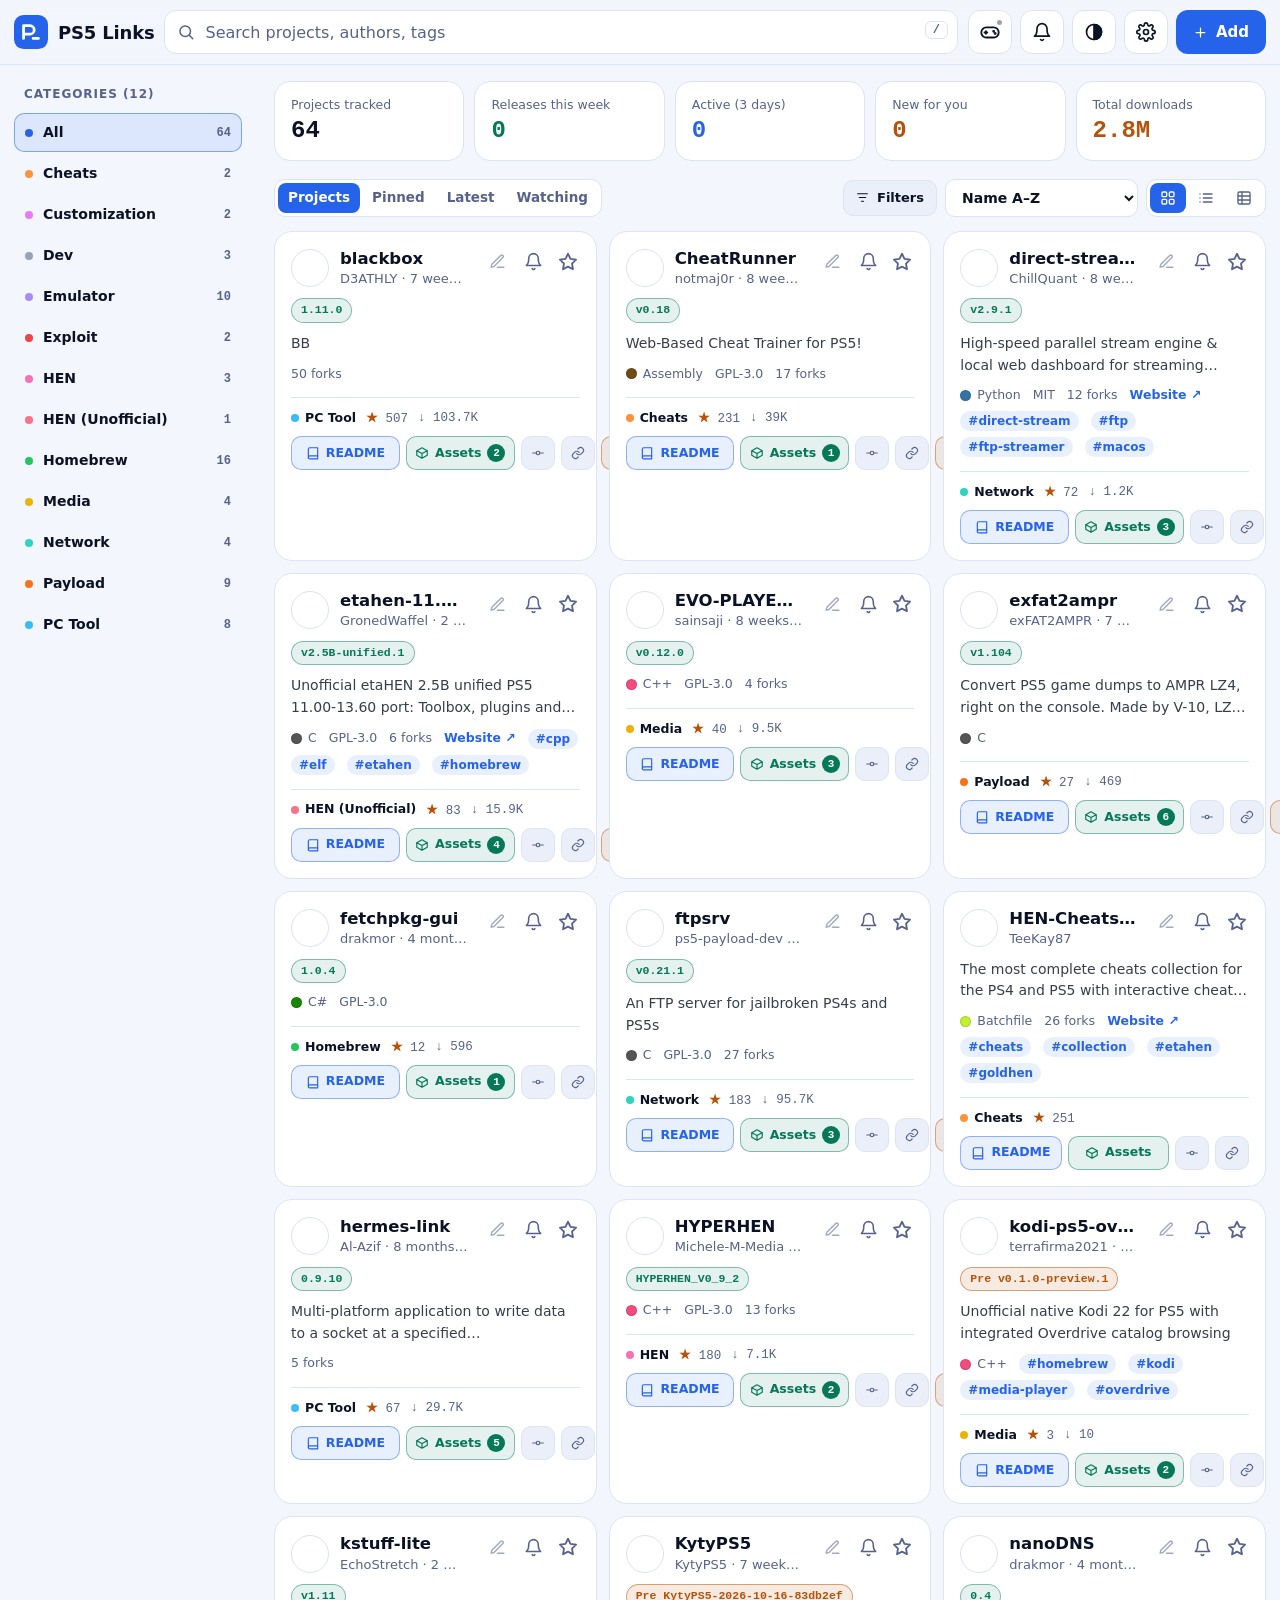
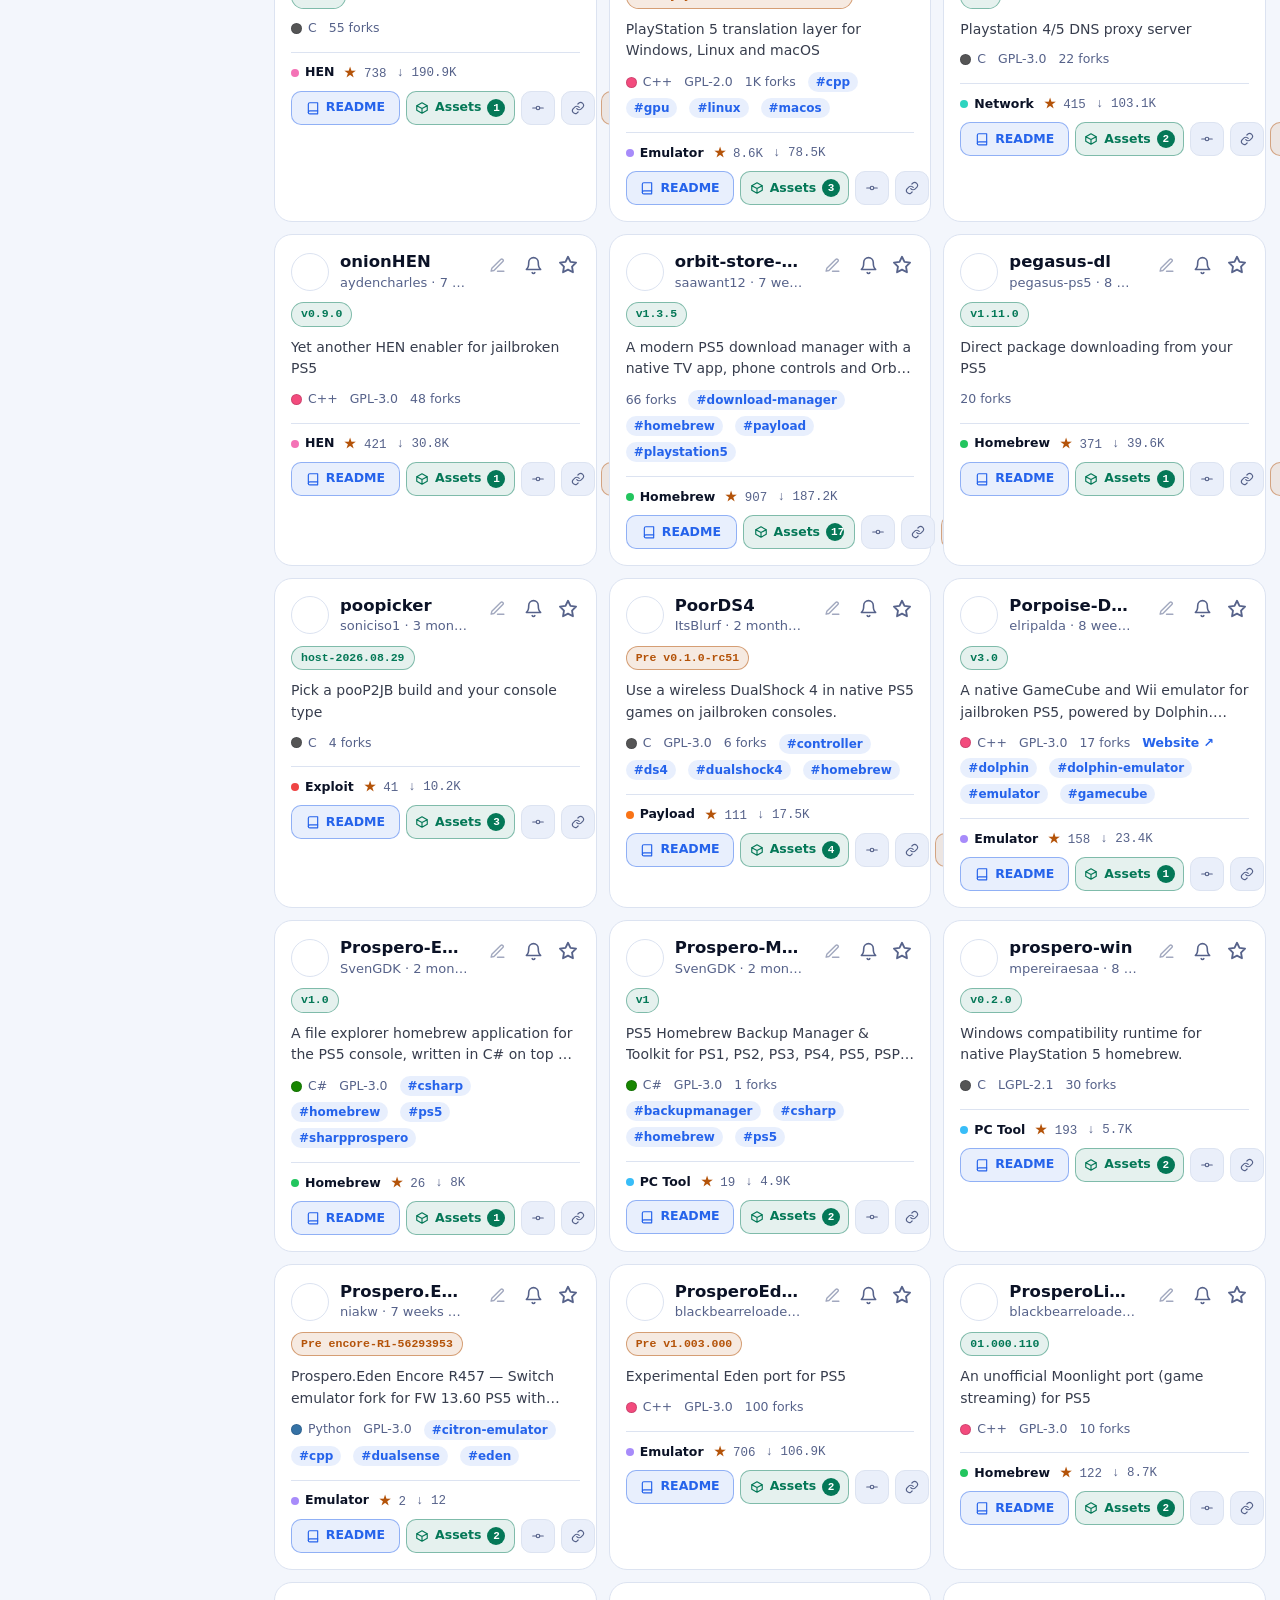
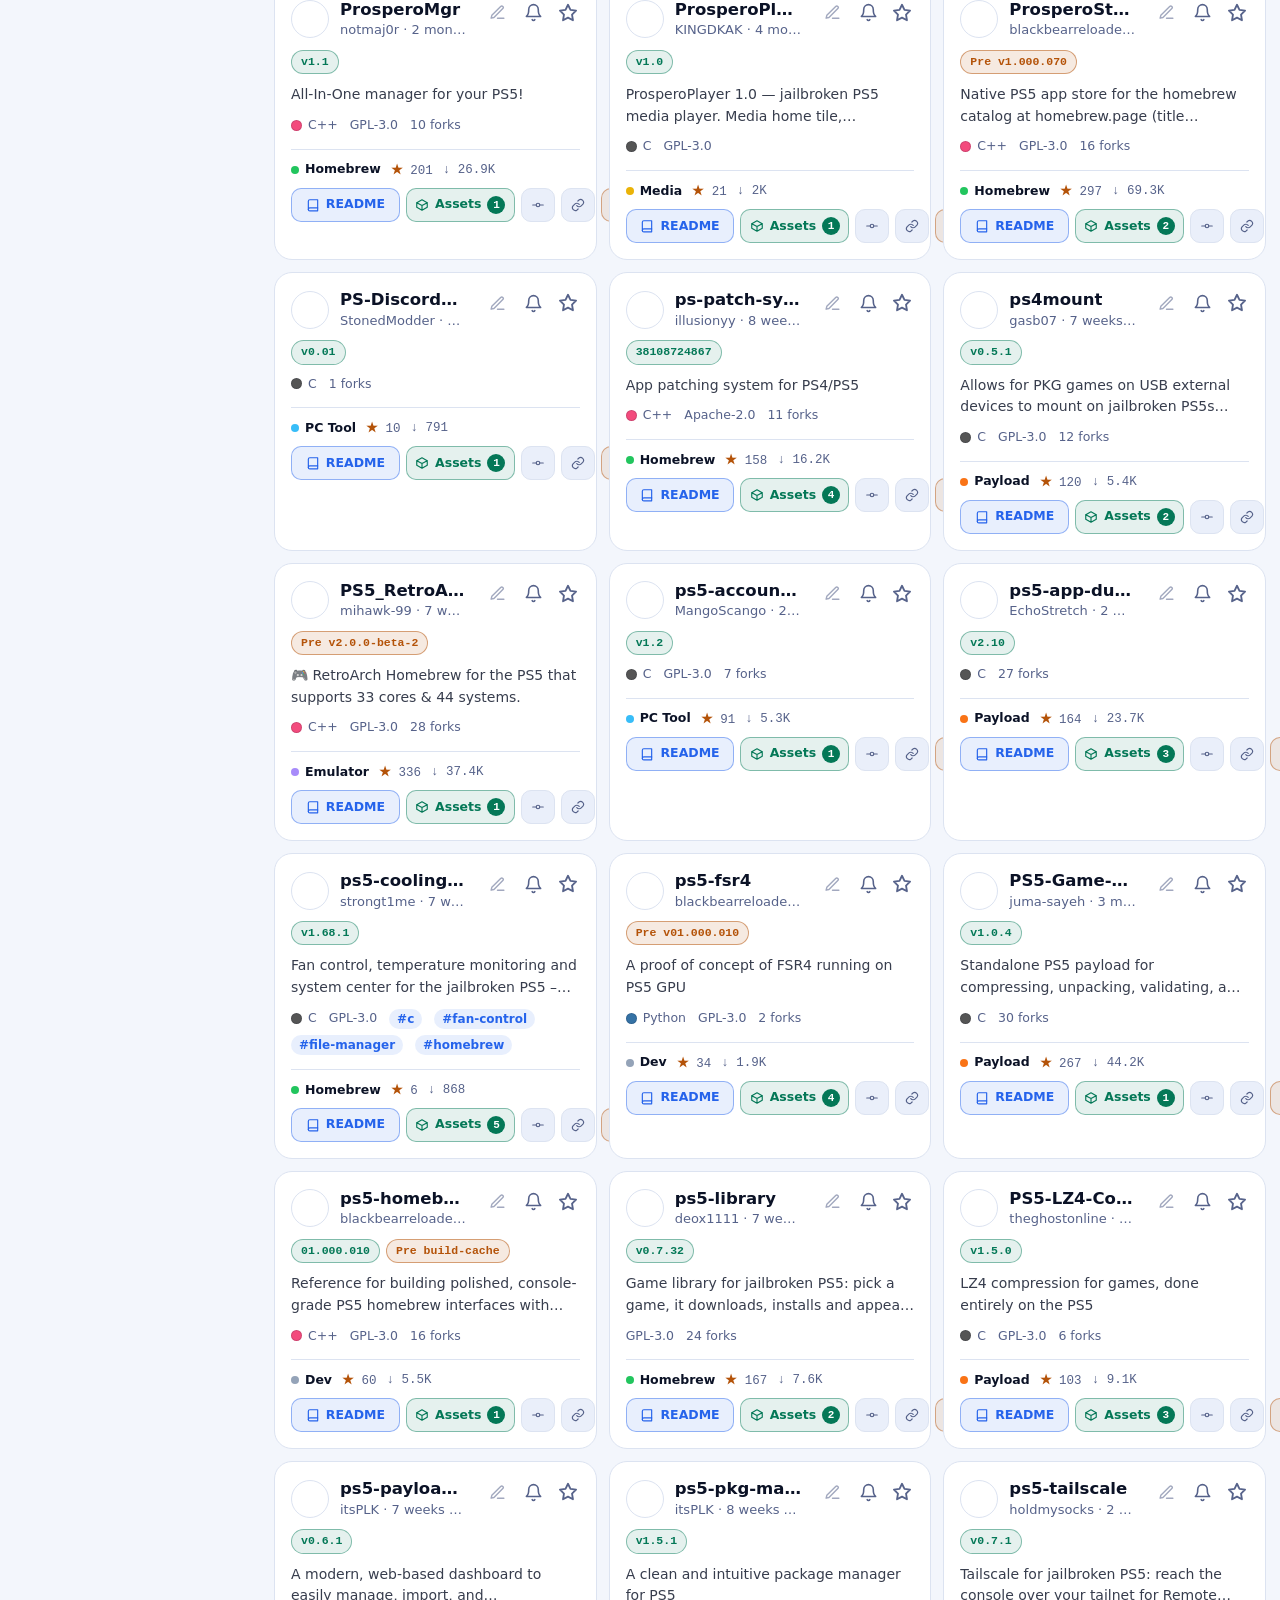
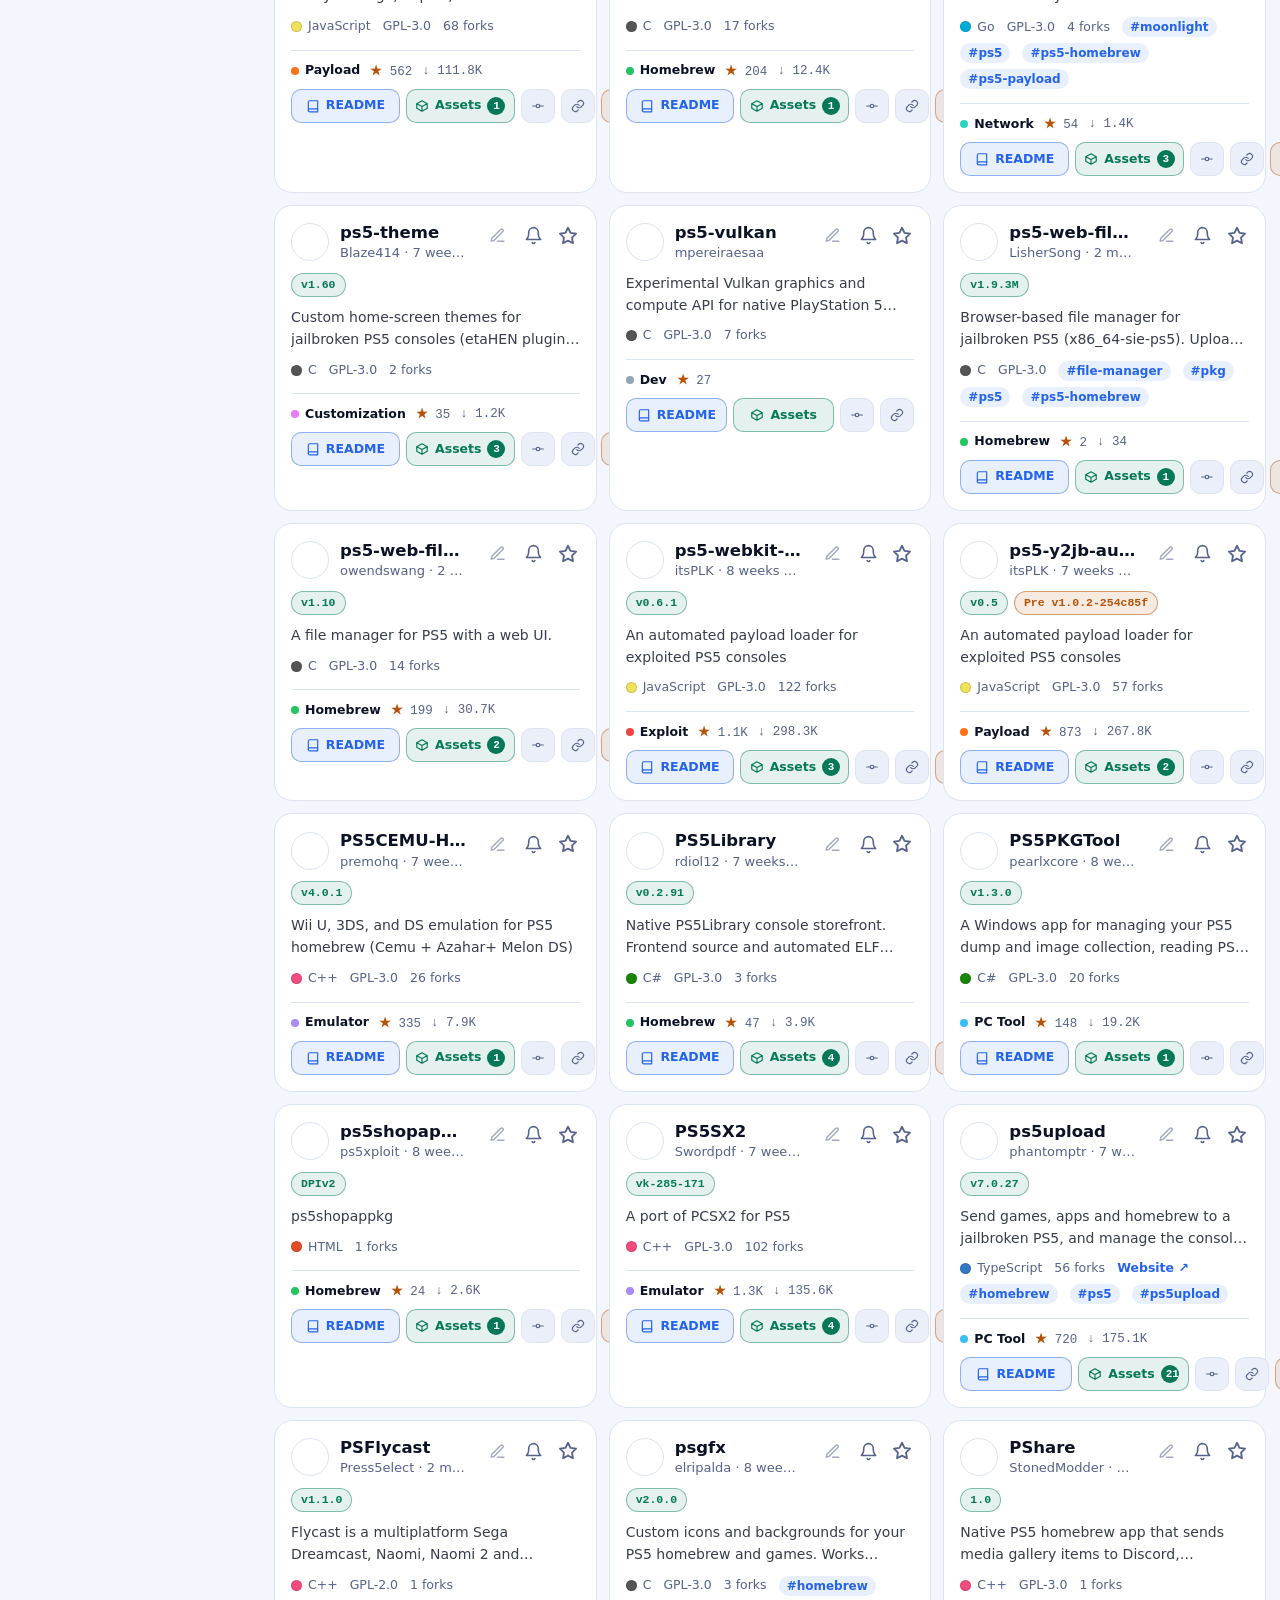
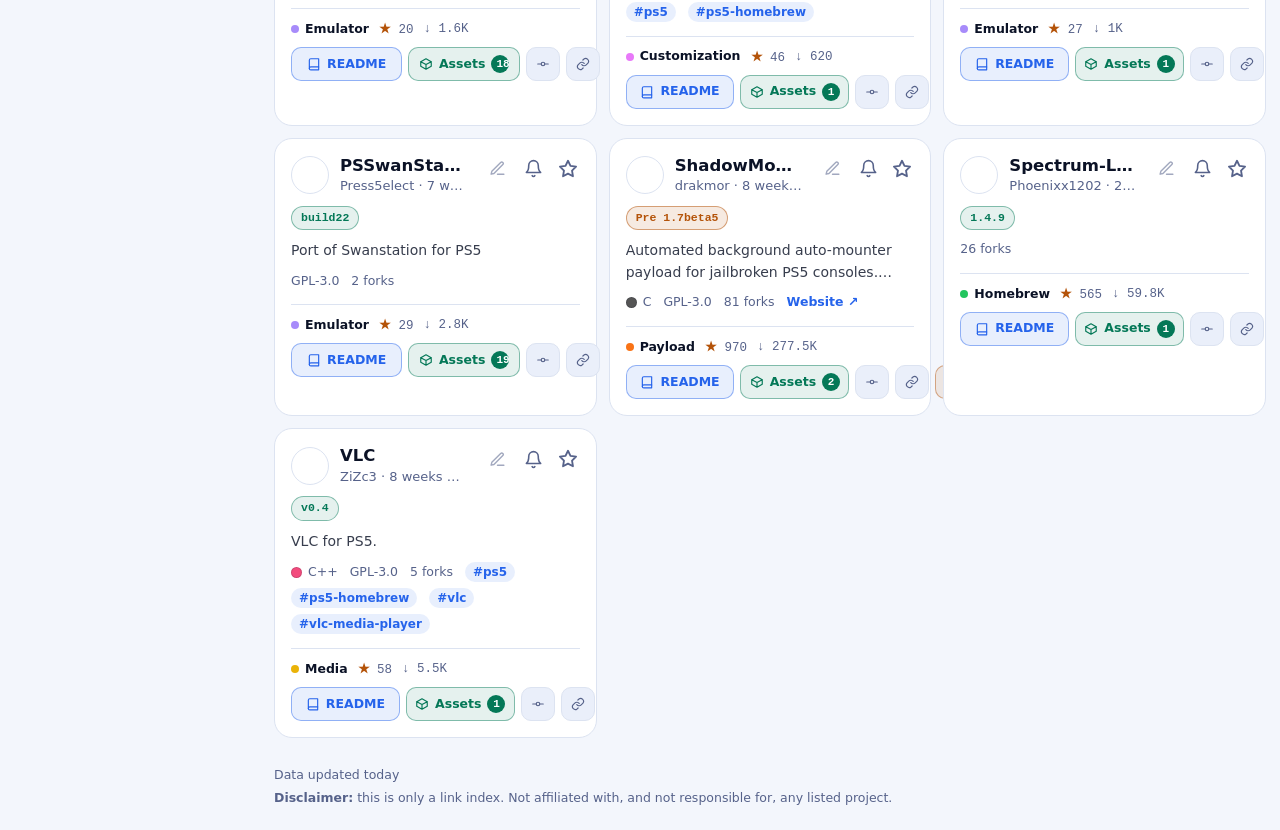
==== commit bc261aa5: "Add files via upload" ====
--- a/index.html
+++ b/index.html
@@ -10,7 +10,7 @@
 <!-- Apply saved theme before CSS paints, so there is no light/dark flash -->
 <script>try{const t=JSON.parse(localStorage.getItem("ps5l.theme"));if(t==="dark"||t==="light")document.documentElement.dataset.theme=t}catch{}</script>
 <link rel="icon" href="data:image/svg+xml,%3Csvg xmlns='http://www.w3.org/2000/svg' viewBox='0 0 32 32'%3E%3Crect width='32' height='32' rx='8' fill='%234f8dff'/%3E%3Cpath d='M9 22V10h6a4 4 0 0 1 0 8h-6M18 22h5' stroke='%23fff' stroke-width='2.6' fill='none' stroke-linecap='round' stroke-linejoin='round'/%3E%3C/svg%3E">
-<link rel="stylesheet" href="style.css?v=8">
+<link rel="stylesheet" href="style.css?v=10">
 <base target="_blank">
 </head>
 <body>
@@ -56,11 +56,14 @@
         <button data-tab="projects" data-i18n="projects">Projects</button>
         <button data-tab="pinned"><span data-i18n="pinned">Pinned</span> <span class="seg-n" id="pc2"></span></button>
         <button data-tab="latest"><span data-i18n="latest">Latest</span> <span class="seg-n warn" id="lc2"></span></button>
+        <button data-tab="watch"><span data-i18n="watch">Watching</span> <span class="seg-n warn" id="wc2"></span></button>
       </div>
       <h1 class="title" id="title">PS5 Links</h1>
       <div class="meta-r">
         <button class="btn small" id="seen" hidden data-i18n="markSeen">Mark all seen</button>
+        <button class="btn small" id="filter-btn" aria-expanded="false" aria-controls="filterbar" data-i18n-al="filters" aria-label="Filters"><svg viewBox="0 0 24 24"><path d="M3 5h18M6 12h12M10 19h4"/></svg><span data-i18n="filters">Filters</span><span class="act-n" id="filter-n" hidden></span></button>
         <select id="sort" aria-label="Sort">
+          <option value="relevance" data-i18n="sRelevance">Best match</option>
           <option value="name" data-i18n="sName">Name A–Z</option>
           <option value="stars" data-i18n="sStars">Most starred</option>
           <option value="release" data-i18n="sRelease">Latest release</option>
@@ -77,6 +80,22 @@
     </div>
     <p class="sr" id="count" aria-live="polite"></p>
 
+    <!-- Extra filters (collapsible). Values are remembered per device. -->
+    <section class="filters" id="filterbar" hidden aria-label="Filters">
+      <label class="fld"><span data-i18n="fLang">Language</span><select class="field" id="f-lang"></select></label>
+      <label class="fld"><span data-i18n="fLicense">License</span><select class="field" id="f-lic"></select></label>
+      <label class="fld"><span data-i18n="fStars">Minimum stars</span><select class="field" id="f-stars">
+        <option value="">—</option><option value="10">10+</option><option value="50">50+</option>
+        <option value="100">100+</option><option value="500">500+</option><option value="1000">1000+</option></select></label>
+      <label class="fld"><span data-i18n="fUpdated">Last push</span><select class="field" id="f-updated">
+        <option value="" data-i18n="any">—</option><option value="7" data-i18n="days7">7 days</option>
+        <option value="30" data-i18n="days30">30 days</option><option value="90" data-i18n="days90">90 days</option>
+        <option value="365" data-i18n="year1">1 year</option></select></label>
+      <label class="check"><input type="checkbox" id="f-elf"> <span data-i18n="fHasElf">Has .elf payload</span></label>
+      <label class="check"><input type="checkbox" id="f-arch"> <span data-i18n="fHideArch">Hide archived</span></label>
+      <button class="btn small" id="f-clear" data-i18n="clearFilters">Clear filters</button>
+    </section>
+
     <section id="rows" class="cards grid">
       <div class="card skel"></div><div class="card skel"></div><div class="card skel"></div>
     </section>
@@ -93,6 +112,7 @@
   <button class="tab" data-tab="projects"><svg viewBox="0 0 24 24"><rect x="3" y="3" width="7" height="7" rx="2"/><rect x="14" y="3" width="7" height="7" rx="2"/><rect x="3" y="14" width="7" height="7" rx="2"/><rect x="14" y="14" width="7" height="7" rx="2"/></svg><span data-i18n="projects">Projects</span></button>
   <button class="tab" data-tab="pinned"><svg viewBox="0 0 24 24"><path d="m12 3 2.7 5.6 6.1.9-4.4 4.3 1 6.1L12 17l-5.4 2.9 1-6.1L3.2 9.5l6.1-.9z"/></svg><span data-i18n="pinned">Pinned</span><span class="count" id="pc" hidden></span></button>
   <button class="tab" data-tab="latest"><svg viewBox="0 0 24 24"><circle cx="12" cy="12" r="9"/><path d="M12 7v5l3 2"/></svg><span data-i18n="latest">Latest</span><span class="count" id="lc" hidden></span></button>
+  <button class="tab" data-tab="watch"><svg viewBox="0 0 24 24"><path d="M6 8a6 6 0 1 1 12 0c0 7 3 9 3 9H3s3-2 3-9M10.3 21a1.9 1.9 0 0 0 3.4 0"/></svg><span data-i18n="watch">Watching</span><span class="count" id="wc" hidden></span></button>
   <a class="tab" href="offline.html" target="_self"><svg viewBox="0 0 24 24"><path d="M3 7h18v4H3zM5 11v9h14v-9M10 15h4"/></svg><span data-i18n="offline">Offline</span></a>
 </div></nav>
 
@@ -125,6 +145,12 @@
   <div class="seg wide" id="set-theme"><button data-th="auto" data-i18n="auto">Auto</button><button data-th="dark" data-i18n="dark">Dark</button><button data-th="light" data-i18n="light">Light</button></div>
   <p class="set-h" data-i18n="avatars">Author avatars</p>
   <div class="seg wide" id="set-av"><button data-av="1" data-i18n="on">On</button><button data-av="0" data-i18n="off">Off</button></div>
+  <p class="set-h" data-i18n="notifH">New-release notifications</p>
+  <div class="seg wide" id="set-notif"><button data-notif="1" data-i18n="on">On</button><button data-notif="0" data-i18n="off">Off</button></div>
+  <p class="hint" data-i18n="notifHint">Only for projects you watch. The browser asks for permission once.</p>
+  <p class="set-h" data-i18n="verifyH">Check SHA-256 before running</p>
+  <div class="seg wide" id="set-verify"><button data-verify="1" data-i18n="on">On</button><button data-verify="0" data-i18n="off">Off</button></div>
+  <p class="hint" data-i18n="verifyHint">Downloads the payload in this browser first and compares it with the hash GitHub published. Safer, but it uses more data.</p>
   <p class="set-h" data-i18n="backup">Backup (my list + pins)</p>
   <div class="row2">
     <button class="btn" id="do-export" data-i18n="export">Export file</button>
@@ -157,6 +183,7 @@
     <button class="btn" id="ps5-browse" data-i18n="ps5Browse">Pick an .elf on the PS5</button>
   </div>
   <div class="fs-box" id="ps5-fs" hidden></div>
+  <button class="btn" id="open-lib" data-i18n="libTitle">Payload library &amp; run queue</button>
 
   <!-- Upload into a folder: needs PS5Links Agent (agent/ in this repo) running on the PS5 -->
   <p class="set-h" data-i18n="agH">Upload to a folder (PS5Links Agent)</p>
@@ -168,12 +195,24 @@
     <button class="btn" id="ag-pair" type="button" data-i18n="agPair">Pair</button>
   </div>
   <p class="msg" id="ag-msg" aria-live="polite"></p>
+
+  <div class="ag-direct">
+    <div class="ps5-row">
+      <label class="fld"><span data-i18n="agLdrPort">ELF Loader Port</span>
+        <select id="ag-ldr-port" class="field">
+          <option value="9021" data-i18n="agLdr9021">Port 9021 (Persistent / websrv)</option>
+          <option value="9020" data-i18n="agLdr9020">Port 9020 (Standard elfldr)</option>
+        </select></label>
+      <label class="btn primary"><span data-i18n="agRunDirect">Send &amp; run .elf directly</span><input id="ag-run-file" type="file" accept=".elf,.bin,application/octet-stream" hidden></label>
+    </div>
+  </div>
+
   <div class="fld"><label for="ag-dest" data-i18n="agDest">Folder on the PS5</label>
     <div class="ps5-row"><input id="ag-dest" type="text" autocomplete="off" autocapitalize="off" spellcheck="false" value="/data/homebrew">
       <button class="btn" id="ag-browse" type="button" data-i18n="agPickDir">Choose</button></div></div>
   <div class="fs-box" id="ag-fs" hidden></div>
   <label class="check"><input type="checkbox" id="ag-unzip" checked> <span data-i18n="agUnzip">Extract .zip files while sending</span></label>
-  <label class="btn primary"><span data-i18n="agSend">Choose files and send</span><input id="ag-files" type="file" multiple hidden></label>
+  <label class="btn"><span data-i18n="agSend">Upload files to folder</span><input id="ag-files" type="file" multiple hidden></label>
   <div class="ag-prog" id="ag-prog" hidden>
     <progress id="ag-bar" max="1" value="0"></progress>
     <p class="hint" id="ag-ptext"></p>
@@ -200,6 +239,16 @@
   <div class="sheet-head"><h2 data-i18n="ps5Run">Run on PS5</h2><button class="ibtn small" data-close aria-label="Close"><svg viewBox="0 0 24 24"><path d="M18 6 6 18M6 6l12 12"/></svg></button></div>
   <p id="runq-t"></p>
   <div id="runq-files" class="runq-list"></div>
+  <div id="runq-opt" class="runq-opt" hidden>
+    <label class="fld"><span data-i18n="runTarget">Runner engine</span>
+      <select id="runq-method" class="field">
+        <option value="agent-9021" data-i18n="runMethodAgent9021">Agent → Port 9021 (Direct)</option>
+        <option value="agent-9020" data-i18n="runMethodAgent9020">Agent → Port 9020 (Direct)</option>
+        <option value="websrv" data-i18n="runMethodWebsrv">websrv (Port 8080)</option>
+      </select></label>
+  </div>
+  <label class="check" id="runq-verify" hidden><input type="checkbox" id="runq-vf" checked> <span data-i18n="verifyRun">Check SHA-256 before running</span></label>
+  <p class="hint" id="runq-vmsg"></p>
   <p class="hint warn" data-i18n="ps5RunWarn">Only run payloads you trust.</p>
   <div class="row2"><button class="btn" data-close data-i18n="ps5Cancel">Cancel</button><button class="btn primary" id="runq-go" data-i18n="ps5Go">Run</button></div>
 </div></dialog>
@@ -217,9 +266,72 @@
   <div id="reader-body" class="reader-body">Loading…</div>
 </div></dialog>
 
+<!-- ========== File editor (ps5.js): edit .txt / .json / .cfg on the PS5 ========== -->
+<dialog id="editor" class="wide"><div class="sheet reader-sheet">
+  <div class="reader-head">
+    <div class="reader-tt"><h3 id="ed-title">file</h3><p id="ed-sub"></p></div>
+    <div class="reader-acts">
+      <button class="btn small" id="ed-format" data-i18n="edFormat">Format</button>
+      <button class="btn primary small" id="ed-save" data-i18n="edSave">Save</button>
+      <button class="ibtn small" data-close aria-label="Close"><svg viewBox="0 0 24 24"><path d="M18 6 6 18M6 6l12 12"/></svg></button>
+    </div>
+  </div>
+  <div class="ed-body">
+    <textarea id="ed-text" spellcheck="false" autocapitalize="off" autocomplete="off" aria-label="File content"></textarea>
+    <p class="msg" id="ed-msg" aria-live="polite"></p>
+  </div>
+</div></dialog>
+
+<!-- ========== Payload library + run queue (ps5.js) ========== -->
+<dialog id="library"><div class="sheet">
+  <div class="sheet-head"><h2 data-i18n="libTitle">Payload library &amp; run queue</h2>
+    <button class="ibtn small" data-close aria-label="Close"><svg viewBox="0 0 24 24"><path d="M18 6 6 18M6 6l12 12"/></svg></button></div>
+
+  <p class="set-h" data-i18n="qH">Run queue</p>
+  <div class="lib-list" id="q-list"></div>
+  <div class="ps5-row">
+    <label class="fld"><span data-i18n="qDelay">Pause between payloads (seconds)</span>
+      <input id="q-delay" type="text" inputmode="numeric" value="3" autocomplete="off"></label>
+    <button class="btn primary" id="q-run" data-i18n="qRun">Run queue</button>
+  </div>
+  <div class="row2">
+    <button class="btn small" id="q-save" data-i18n="qSave">Save as preset</button>
+    <button class="btn small" id="q-clear" data-i18n="qClear">Clear queue</button>
+  </div>
+  <div class="lib-list" id="q-presets"></div>
+  <p class="msg" id="q-msg" aria-live="polite"></p>
+
+  <p class="set-h" data-i18n="libSaved">Saved on this device</p>
+  <div class="ps5-row">
+    <label class="fld"><span data-i18n="libAddUrl">Add a payload from a link</span>
+      <input id="lib-url" type="text" inputmode="url" autocapitalize="off" spellcheck="false" placeholder="https://github.com/…/payload.elf"></label>
+    <button class="btn" id="lib-add" data-i18n="libAdd">Save</button>
+  </div>
+  <div class="lib-list" id="lib-list"></div>
+  <p class="hint" data-i18n="libHint">Payloads are kept in this browser only. Nothing is uploaded anywhere.</p>
+</div></dialog>
+
+<!-- ========== Install homebrew (ps5.js): release ZIP → extract → upload ========== -->
+<dialog id="install"><div class="sheet">
+  <div class="sheet-head"><h2 id="in-title" data-i18n="inH">Install homebrew</h2>
+    <button class="ibtn small" data-close aria-label="Close"><svg viewBox="0 0 24 24"><path d="M18 6 6 18M6 6l12 12"/></svg></button></div>
+  <p class="hint" id="in-sub"></p>
+  <label class="fld"><span data-i18n="agDest">Folder on the PS5</span>
+    <input id="in-dest" type="text" autocomplete="off" autocapitalize="off" spellcheck="false" value="/data/homebrew"></label>
+  <div id="in-zips" class="runq-list"></div>
+  <p class="msg" id="in-msg" aria-live="polite"></p>
+  <div class="ag-prog" id="in-prog" hidden>
+    <progress id="in-bar" max="1" value="0"></progress>
+    <p class="hint" id="in-step"></p>
+    <button class="btn small" id="in-cancel" type="button" data-i18n="ps5Cancel">Cancel</button>
+  </div>
+  <div class="ag-done" id="in-done" hidden></div>
+  <div class="row2"><button class="btn" data-close data-i18n="ps5Cancel">Cancel</button><button class="btn primary" id="in-go" data-i18n="install">Install</button></div>
+</div></dialog>
+
 <button class="totop" id="totop" aria-label="Back to top" hidden><svg viewBox="0 0 24 24"><path d="M12 19V5M5 12l7-7 7 7"/></svg></button>
 <div class="toast" id="toast" role="status" aria-live="polite"></div>
-<script src="app.js?v=8"></script>
-<script src="ps5.js?v=8"></script>
+<script src="app.js?v=10"></script>
+<script src="ps5.js?v=10"></script>
 </body>
 </html>
--- a/style.css
+++ b/style.css
@@ -402,3 +402,65 @@
 .ag-done { display:grid; gap:6px; padding:10px 12px; border:1px solid color-mix(in srgb, var(--stable) 45%, var(--line)); border-radius:12px; overflow-wrap:anywhere; }
 .ag-done .fs-i { border-color:var(--line); }
 label.btn.primary { cursor:pointer; }
+.ag-direct { padding:10px 12px; background:var(--raised); border:1px solid var(--line); border-radius:12px; }
+.ag-direct .ps5-row { margin:0; }
+.runq-opt { margin-top:8px; }
+
+/* =========================================================
+   v9 · Fuzzy search, filters, watching, file editor, payload library
+   ========================================================= */
+
+/* Highlighted search hits (built in app.js hl()) */
+mark { padding:0 2px; color:inherit; background:color-mix(in srgb, var(--beta) 38%, transparent); border-radius:4px; }
+
+/* Collapsible extra-filter panel */
+.filters { display:grid; grid-template-columns:repeat(auto-fit, minmax(148px, 1fr)); gap:10px; align-items:end; margin:0 0 14px; padding:12px 14px; background:var(--card); border:1px solid var(--line); border-radius:16px; }
+.filters .fld > span { font-size:11.5px; }
+.filters select.field { height:40px; font-size:14px; }
+.filters .check { font-size:13.5px; min-height:40px; }
+.filters .btn { justify-self:start; }
+@media (max-width:560px) { .filters { grid-template-columns:1fr 1fr; } }
+
+/* Watch (bell) button on cards and in the table */
+.pin.watch-ic { font-size:19px; margin-right:-6px; }
+.pin.watch-ic[aria-pressed=true] { color:var(--accent); }
+.pin.watch-ic[aria-pressed=true] svg { fill:color-mix(in srgb, var(--accent) 30%, transparent); }
+.tbl .head-acts { gap:2px; }
+
+/* File rows in the PS5 folder browser (folders still use .fs-i buttons) */
+.fs-row { display:flex; align-items:center; gap:8px; min-height:40px; padding:4px 6px 4px 10px; border:1px solid transparent; border-radius:9px; }
+.fs-row:hover { background:var(--card); border-color:var(--line); }
+.fs-row > svg { flex:none; font-size:14px; color:var(--muted); }
+.fs-name { min-width:0; flex:1; font-size:14px; overflow-wrap:anywhere; }
+.fs-size { flex:none; font:12px ui-monospace, monospace; color:var(--muted); }
+.fs-acts { display:flex; flex:none; gap:4px; }
+.fs-acts .act { height:30px; }
+
+/* Payload library + run queue rows */
+.lib-list { display:grid; gap:4px; }
+.lib-list:empty { display:none; }
+.lib-i { display:flex; align-items:center; gap:8px; padding:7px 8px 7px 11px; background:var(--bg); border:1px solid var(--line); border-radius:11px; }
+.lib-n { display:grid; min-width:0; flex:1; }
+.lib-n b { font-size:13.5px; overflow-wrap:anywhere; }
+.lib-n .asset-meta { overflow-wrap:anywhere; }
+.lib-i .acts { flex:none; }
+.lib-i .act { height:30px; padding:0 9px; }
+.lib-i .act.copy { width:30px; padding:0; }
+
+/* Text editor: the textarea fills the dialog and scrolls on its own */
+.ed-body { display:grid; gap:8px; align-content:start; padding:14px 16px calc(16px + env(safe-area-inset-bottom)); overflow-y:auto; }
+#ed-text { width:100%; min-height:46vh; padding:12px 14px; font:13px/1.55 ui-monospace, "SF Mono", Menlo, monospace; tab-size:2; color:var(--ink); background:var(--bg); border:1px solid var(--line); border-radius:12px; resize:vertical; white-space:pre; overflow-wrap:normal; overflow-x:auto; }
+#ed-text:focus { outline:none; border-color:var(--accent); }
+
+/* Phones: five bottom tabs need a little less room each */
+@media (max-width:719px) {
+  .tab { font-size:11px; }
+  .tab svg { font-size:20px; }
+}
+
+/* =========================================================
+   v10 · Install homebrew action + dialog
+   ========================================================= */
+.act.install { color:var(--stable); border-color:color-mix(in srgb, var(--stable) 45%, transparent); background:color-mix(in srgb, var(--stable) 10%, transparent); width:34px; padding:0; justify-content:center; }
+#in-sub { overflow-wrap:anywhere; }
+
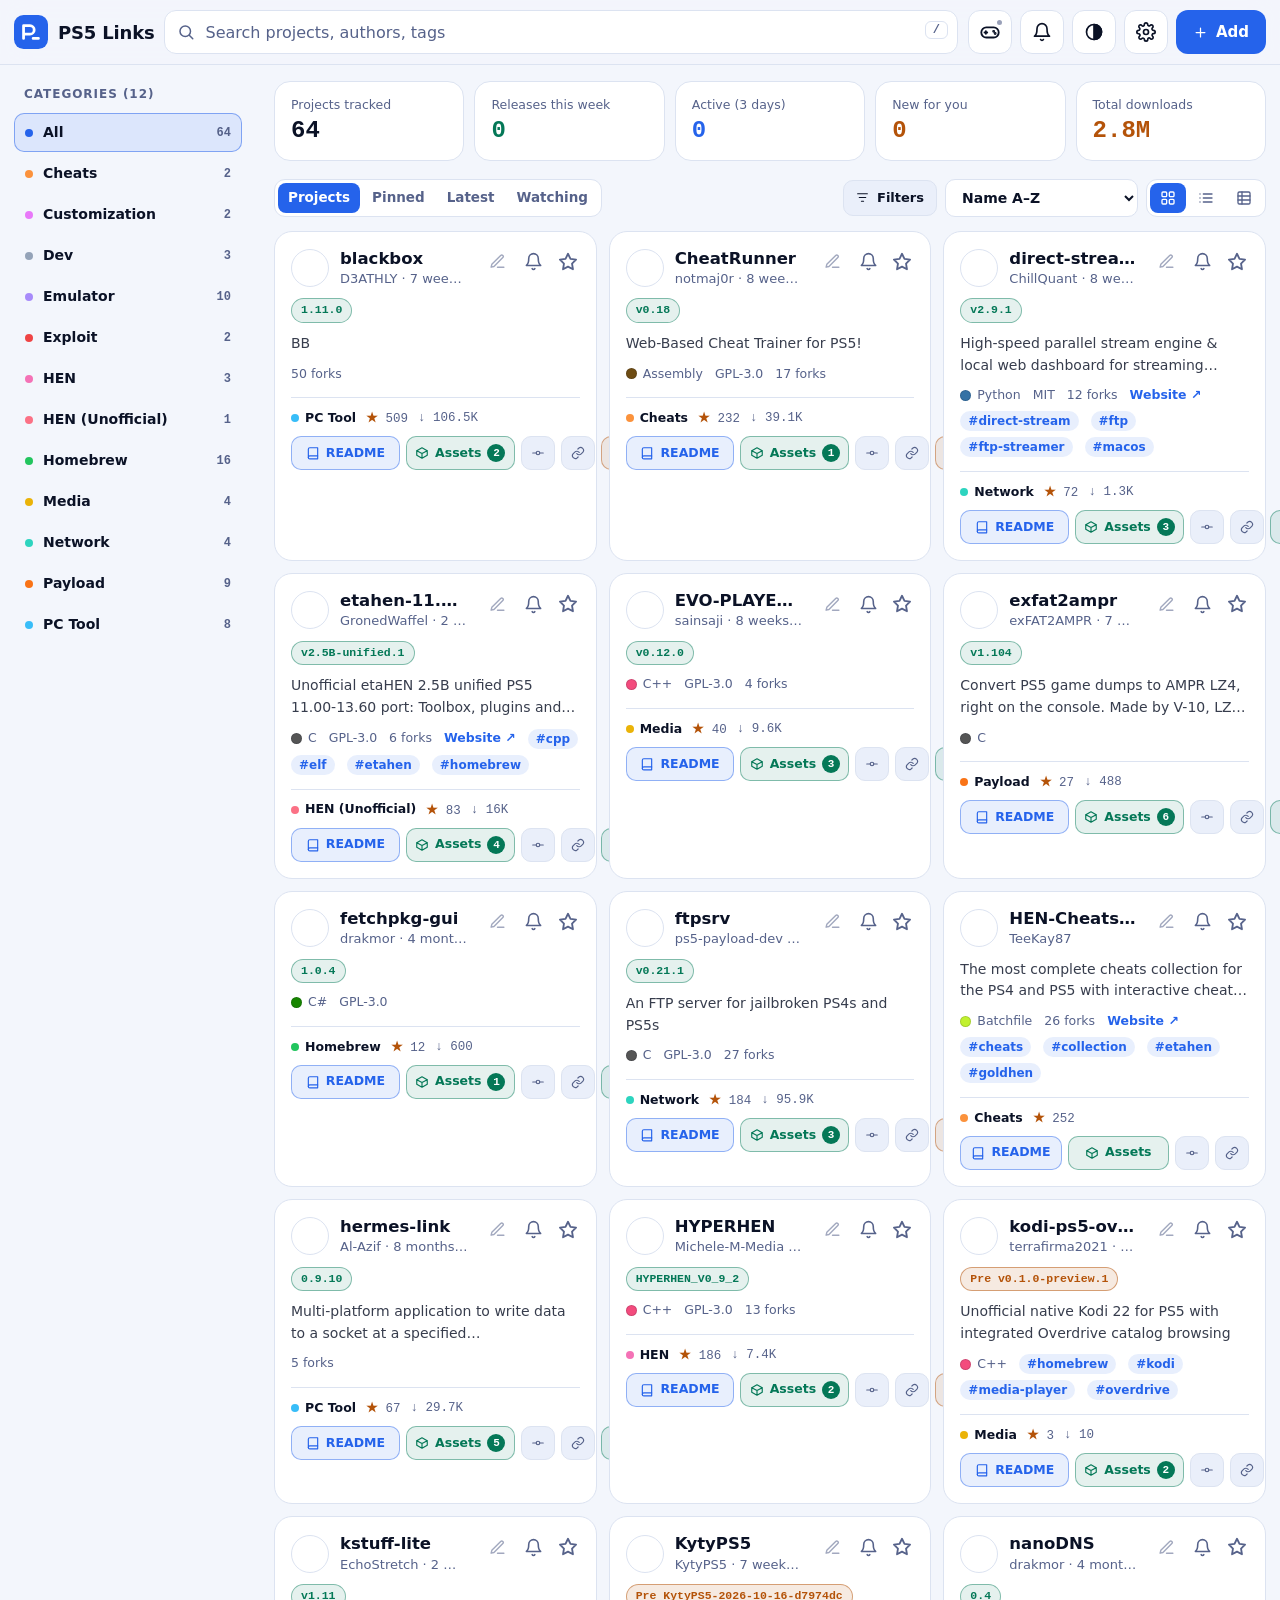
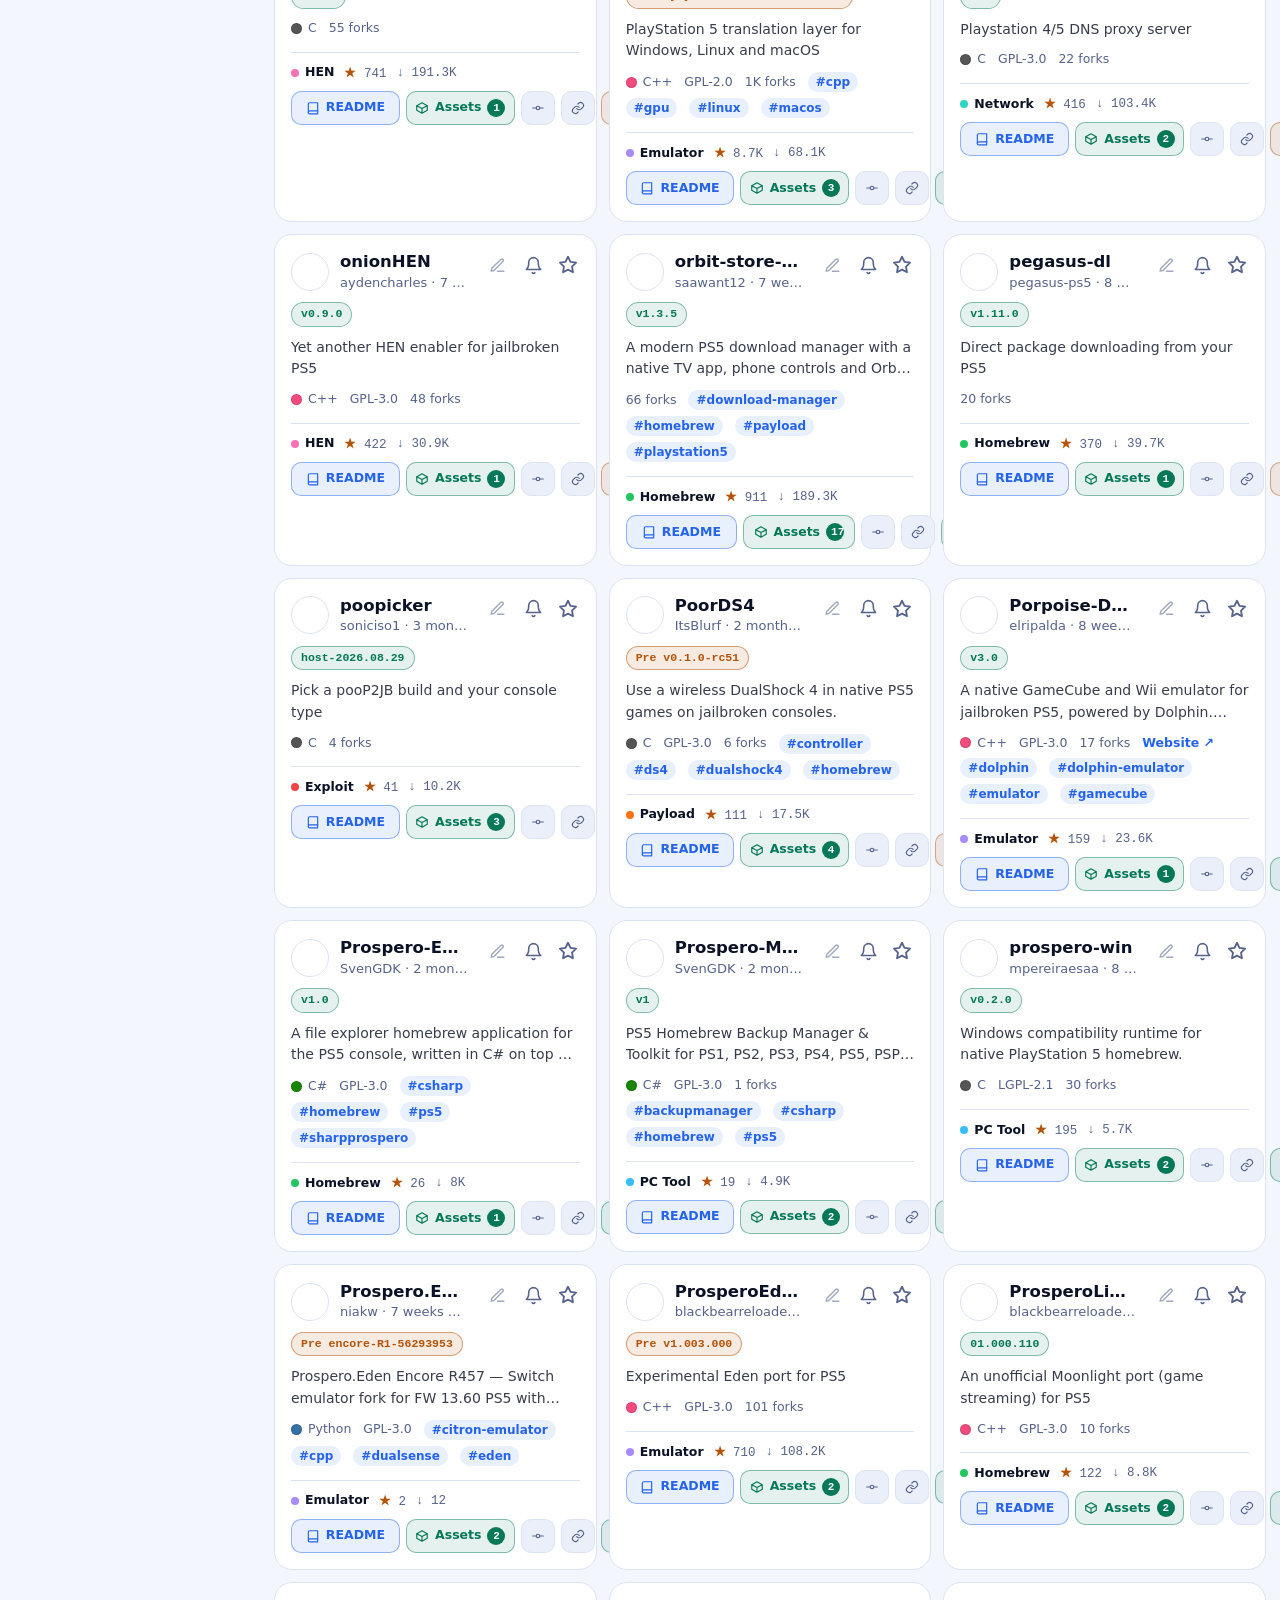
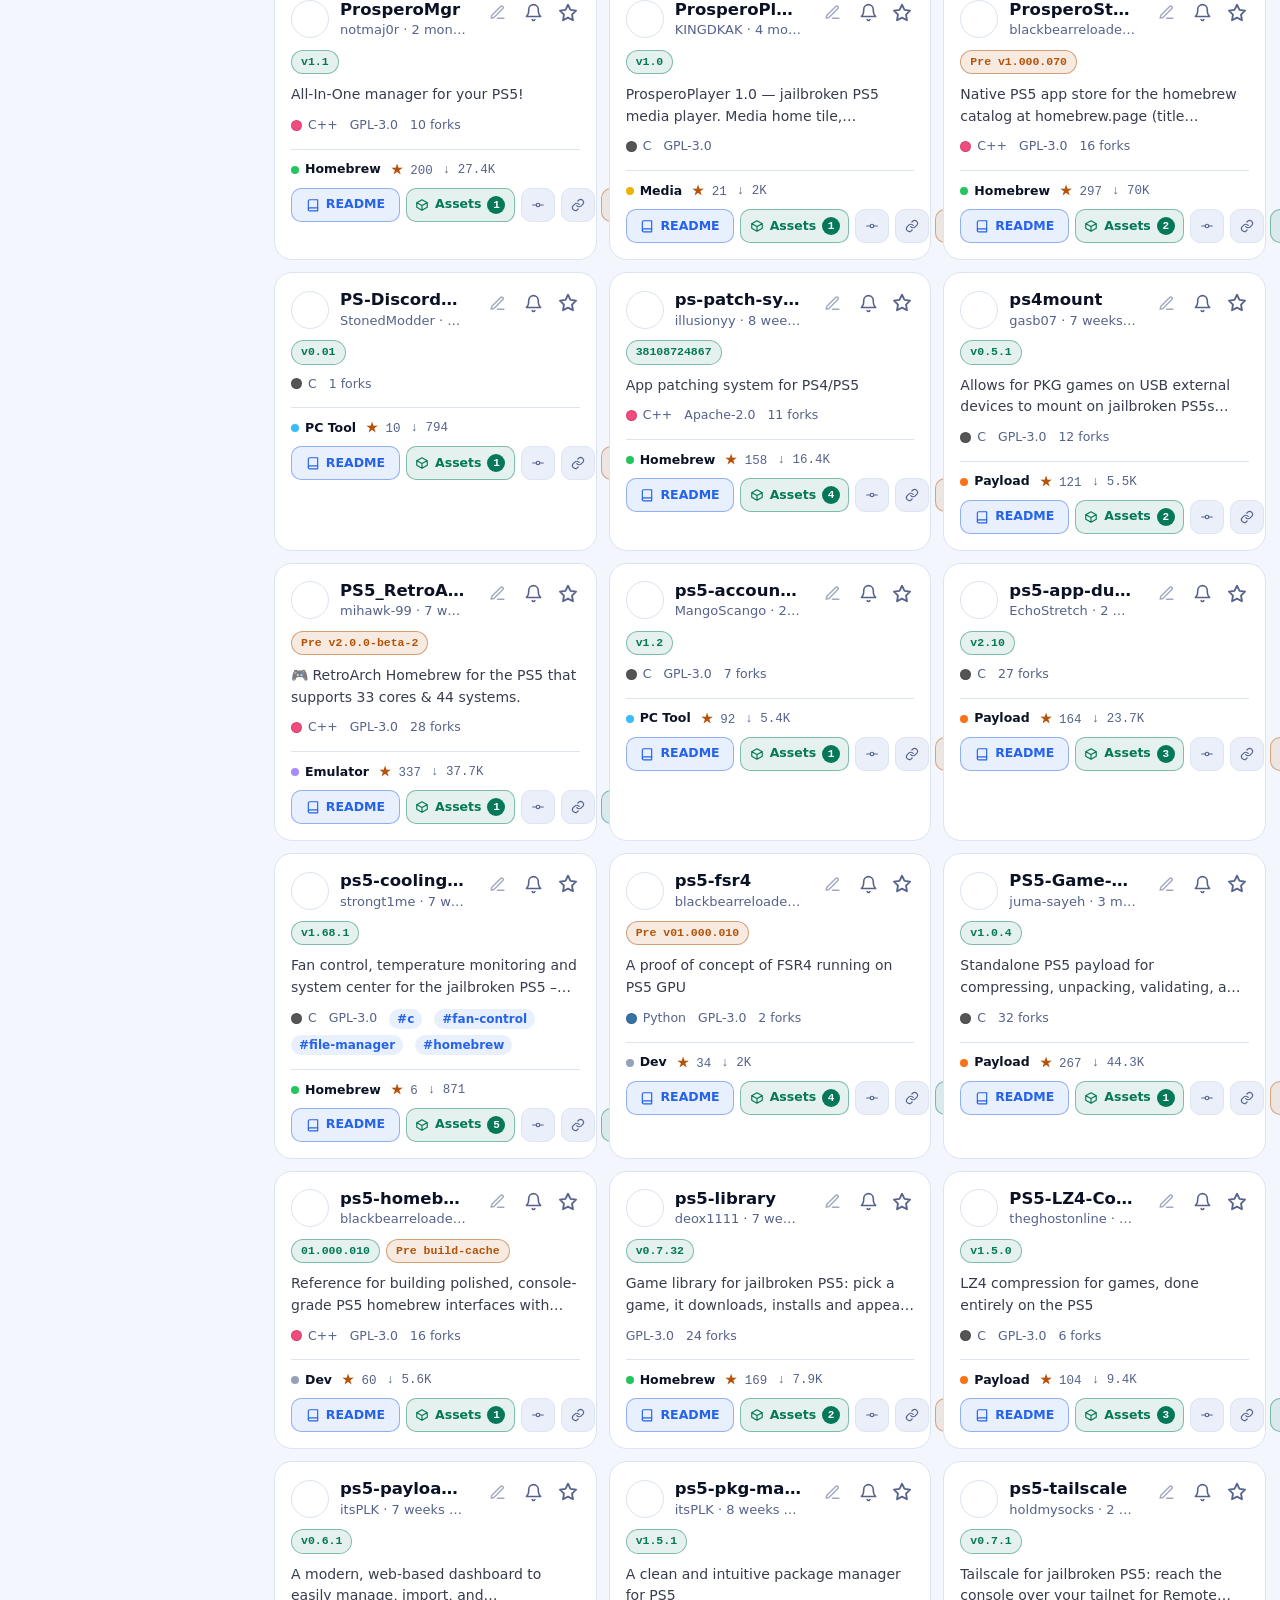
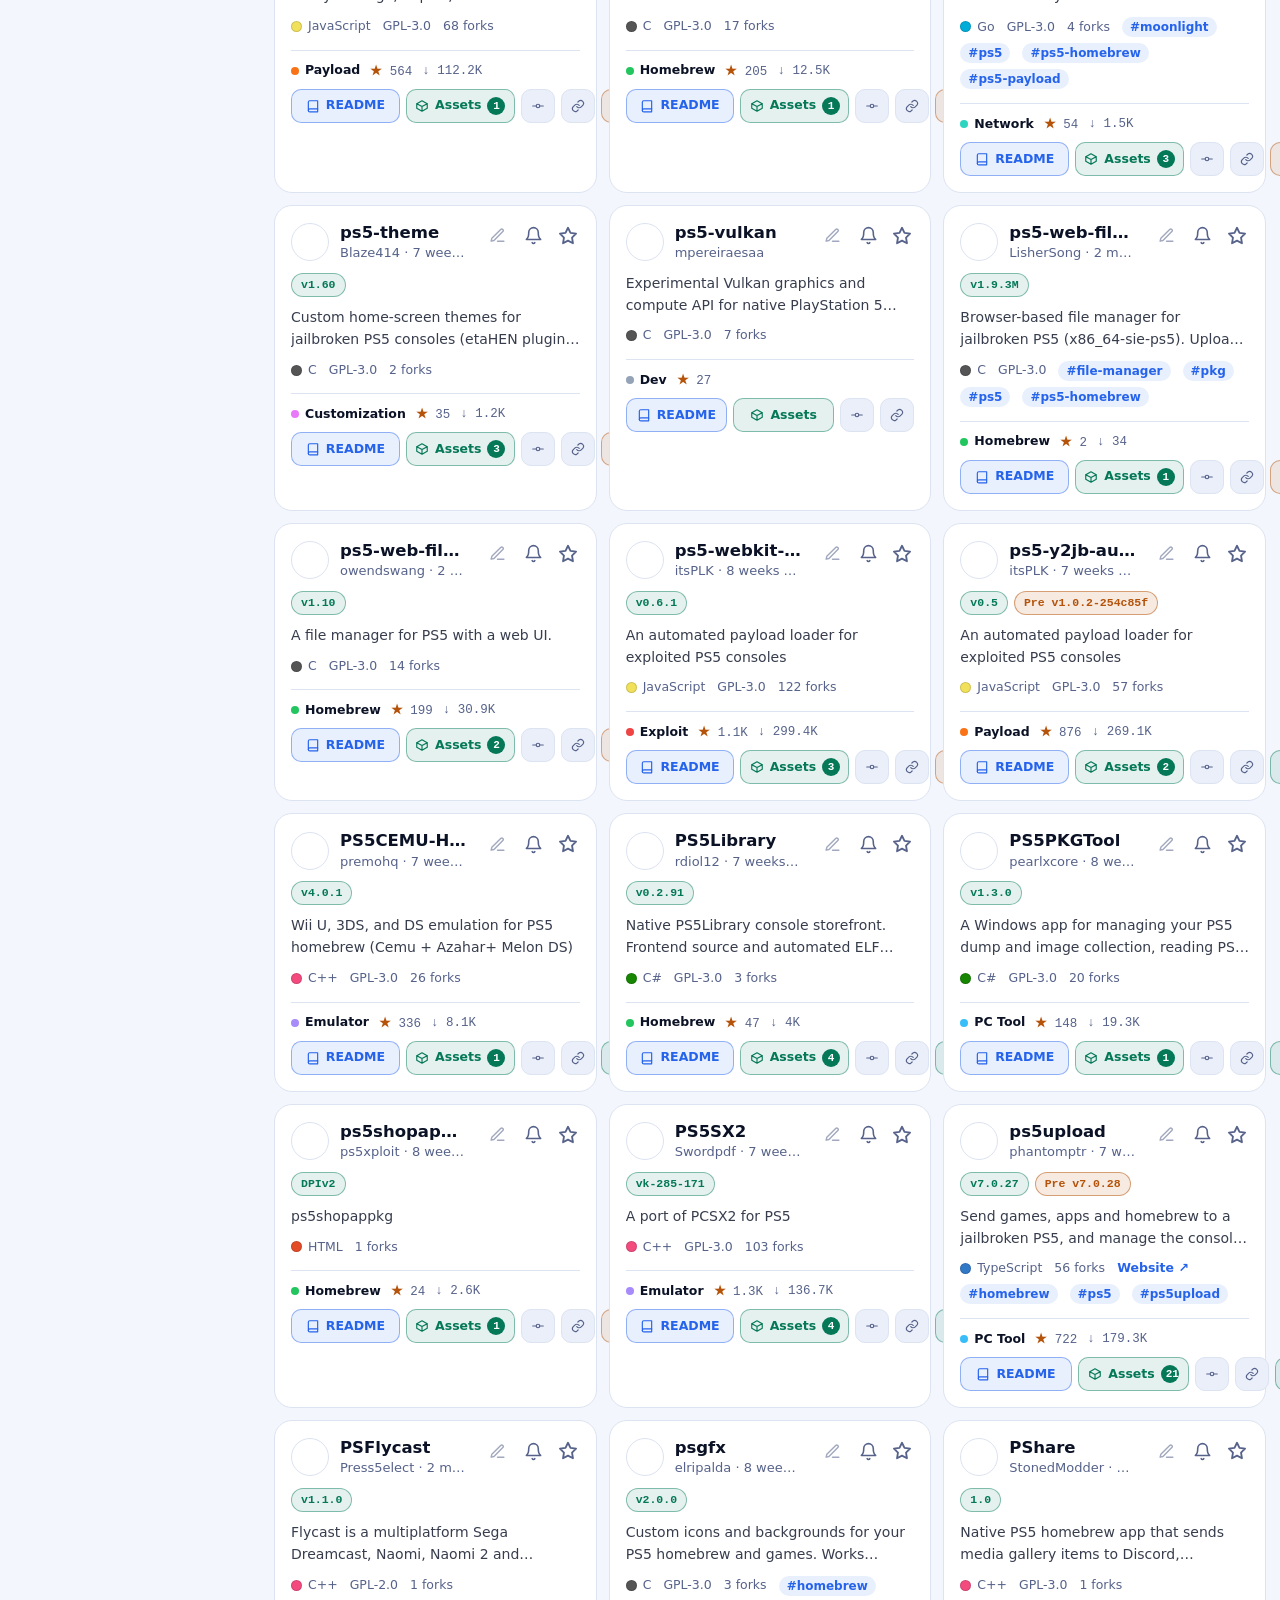
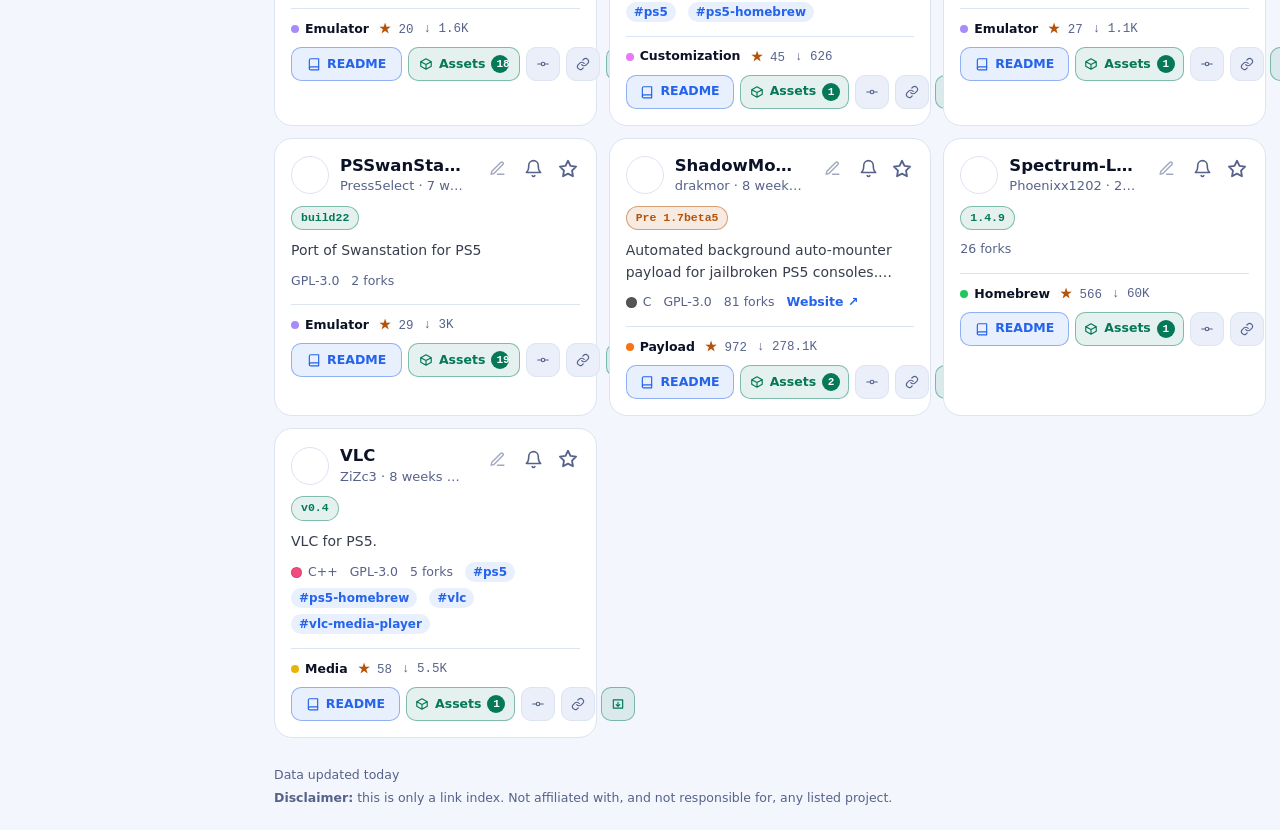
==== commit 13de2ba4: "Add files via upload" ====
--- a/index.html
+++ b/index.html
@@ -10,7 +10,7 @@
 <!-- Apply saved theme before CSS paints, so there is no light/dark flash -->
 <script>try{const t=JSON.parse(localStorage.getItem("ps5l.theme"));if(t==="dark"||t==="light")document.documentElement.dataset.theme=t}catch{}</script>
 <link rel="icon" href="data:image/svg+xml,%3Csvg xmlns='http://www.w3.org/2000/svg' viewBox='0 0 32 32'%3E%3Crect width='32' height='32' rx='8' fill='%234f8dff'/%3E%3Cpath d='M9 22V10h6a4 4 0 0 1 0 8h-6M18 22h5' stroke='%23fff' stroke-width='2.6' fill='none' stroke-linecap='round' stroke-linejoin='round'/%3E%3C/svg%3E">
-<link rel="stylesheet" href="style.css?v=10">
+<link rel="stylesheet" href="style.css?v=11">
 <base target="_blank">
 </head>
 <body>
@@ -183,7 +183,9 @@
     <button class="btn" id="ps5-browse" data-i18n="ps5Browse">Pick an .elf on the PS5</button>
   </div>
   <div class="fs-box" id="ps5-fs" hidden></div>
+  <input id="fs-files" type="file" multiple hidden>
   <button class="btn" id="open-lib" data-i18n="libTitle">Payload library &amp; run queue</button>
+  <button class="btn" id="open-inst" data-i18n="v10H">Installed homebrew</button>
 
   <!-- Upload into a folder: needs PS5Links Agent (agent/ in this repo) running on the PS5 -->
   <p class="set-h" data-i18n="agH">Upload to a folder (PS5Links Agent)</p>
@@ -308,17 +310,28 @@
     <button class="btn" id="lib-add" data-i18n="libAdd">Save</button>
   </div>
   <div class="lib-list" id="lib-list"></div>
+  <p class="set-h" data-i18n="histH">Recent runs</p>
+  <div class="lib-list" id="hist-list"></div>
+  <button class="btn small" id="hist-clear" data-i18n="histClear">Clear history</button>
   <p class="hint" data-i18n="libHint">Payloads are kept in this browser only. Nothing is uploaded anywhere.</p>
 </div></dialog>
 
-<!-- ========== Install homebrew (ps5.js): release ZIP → extract → upload ========== -->
+<!-- ========== Install / download a release archive (ps5.js) ========== -->
 <dialog id="install"><div class="sheet">
-  <div class="sheet-head"><h2 id="in-title" data-i18n="inH">Install homebrew</h2>
+  <div class="sheet-head"><h2 id="in-title" data-i18n="inH">Install or download</h2>
     <button class="ibtn small" data-close aria-label="Close"><svg viewBox="0 0 24 24"><path d="M18 6 6 18M6 6l12 12"/></svg></button></div>
   <p class="hint" id="in-sub"></p>
+  <p class="set-h" data-i18n="inMode">Action</p>
+  <div class="seg wide" id="in-mode">
+    <button data-inmode="app" data-i18n="inModeApp">Install (extract)</button>
+    <button data-inmode="file" data-i18n="inModeFile">Save the .zip</button>
+  </div>
+  <p class="hint" id="in-hint"></p>
+  <div id="in-zips" class="runq-list"></div>
   <label class="fld"><span data-i18n="agDest">Folder on the PS5</span>
     <input id="in-dest" type="text" autocomplete="off" autocapitalize="off" spellcheck="false" value="/data/homebrew"></label>
-  <div id="in-zips" class="runq-list"></div>
+  <p class="hint" id="in-free"></p>
+  <p class="hint warn" id="in-warn" hidden></p>
   <p class="msg" id="in-msg" aria-live="polite"></p>
   <div class="ag-prog" id="in-prog" hidden>
     <progress id="in-bar" max="1" value="0"></progress>
@@ -326,12 +339,26 @@
     <button class="btn small" id="in-cancel" type="button" data-i18n="ps5Cancel">Cancel</button>
   </div>
   <div class="ag-done" id="in-done" hidden></div>
-  <div class="row2"><button class="btn" data-close data-i18n="ps5Cancel">Cancel</button><button class="btn primary" id="in-go" data-i18n="install">Install</button></div>
+  <div class="row2"><button class="btn" data-close data-i18n="ps5Cancel">Cancel</button><button class="btn primary" id="in-go">Install</button></div>
+</div></dialog>
+
+<!-- ========== v10 · Installed homebrew manager (ps5.js) ========== -->
+<dialog id="installed"><div class="sheet">
+  <div class="sheet-head"><h2 data-i18n="v10H">Installed homebrew</h2>
+    <button class="ibtn small" data-close aria-label="Close"><svg viewBox="0 0 24 24"><path d="M18 6 6 18M6 6l12 12"/></svg></button></div>
+  <p class="hint" data-i18n="v10Open">Folders under the install destination on the PS5.</p>
+  <div class="row2">
+    <button class="btn small" id="inst-refresh" data-i18n="v10Refresh">Refresh</button>
+    <button class="btn small" id="inst-forget" data-i18n="v10Forget">Forget extra folders</button>
+  </div>
+  <div class="lib-list" id="inst-list"></div>
+  <p class="msg" id="inst-msg" aria-live="polite"></p>
+  <p class="hint" data-i18n="v10Hint">Deleting asks for the folder name first. It needs ps5links-agent.elf 0.2.0 or newer.</p>
 </div></dialog>
 
 <button class="totop" id="totop" aria-label="Back to top" hidden><svg viewBox="0 0 24 24"><path d="M12 19V5M5 12l7-7 7 7"/></svg></button>
 <div class="toast" id="toast" role="status" aria-live="polite"></div>
-<script src="app.js?v=10"></script>
-<script src="ps5.js?v=10"></script>
+<script src="app.js?v=11"></script>
+<script src="ps5.js?v=11"></script>
 </body>
 </html>
--- a/style.css
+++ b/style.css
@@ -464,3 +464,21 @@
 .act.install { color:var(--stable); border-color:color-mix(in srgb, var(--stable) 45%, transparent); background:color-mix(in srgb, var(--stable) 10%, transparent); width:34px; padding:0; justify-content:center; }
 #in-sub { overflow-wrap:anywhere; }
 
+/* Archive kind badge (PS5 app vs desktop/source build) */
+.kind { padding:1px 7px; border-radius:999px; font-size:10.5px; font-weight:800; letter-spacing:.02em; vertical-align:1px; }
+.kind-app { color:var(--stable); background:color-mix(in srgb, var(--stable) 16%, transparent); }
+.kind-other { color:var(--muted); background:color-mix(in srgb, var(--muted) 18%, transparent); }
+.runq-f.dim { opacity:.55; }
+#in-free, #in-hint { overflow-wrap:anywhere; }
+
+/* =========================================================
+   v11 · File manager extras + payload manager
+   ========================================================= */
+.fs-bar { flex-wrap:wrap; }
+.fs-meta { font-size:12px; color:var(--muted); }
+button.as-link { padding:0; background:none; border:0; color:inherit; font:inherit; text-align:left; cursor:pointer; text-decoration:underline dotted; text-underline-offset:3px; }
+.act.star { color:var(--muted); border-color:var(--line); width:30px; padding:0; justify-content:center; }
+.act.star.on { color:var(--star); border-color:color-mix(in srgb, var(--star) 45%, transparent); }
+.inst-i { flex-wrap:wrap; }
+.inst-i .lib-n { gap:2px; }
+
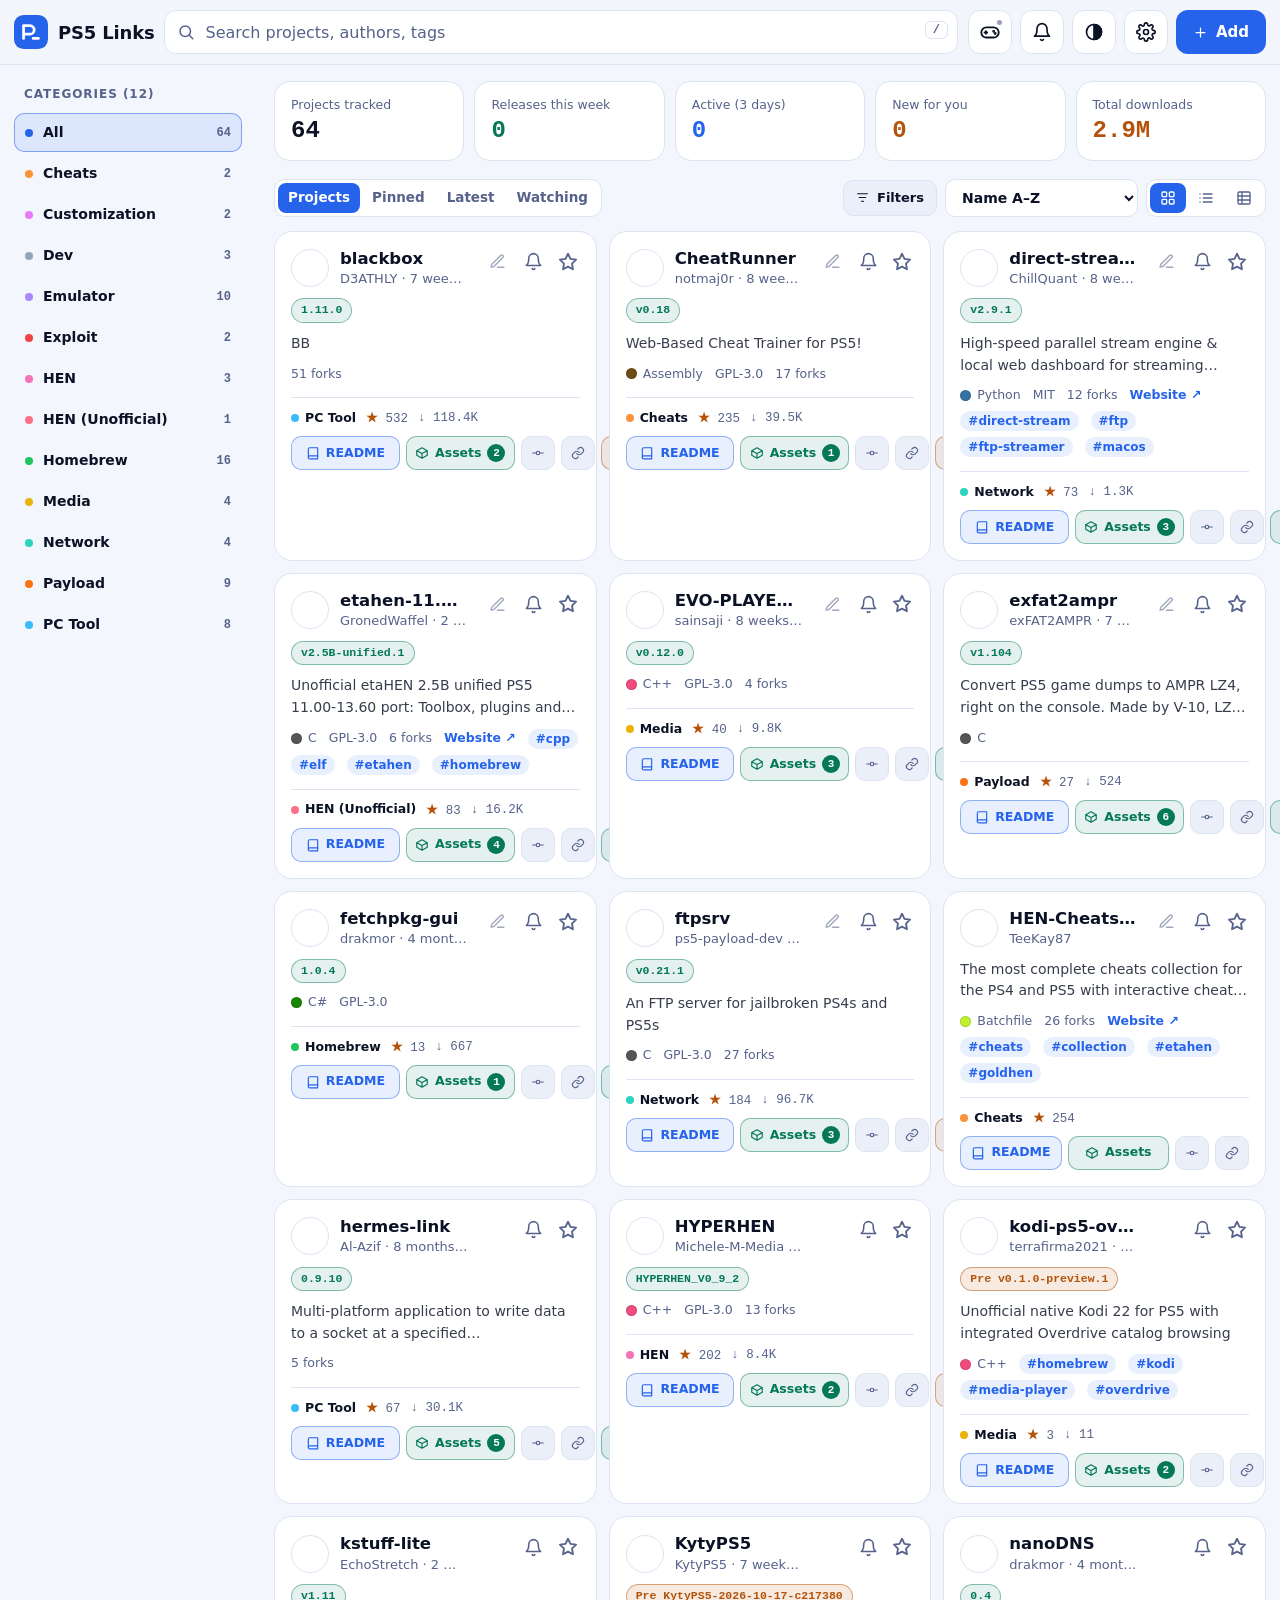
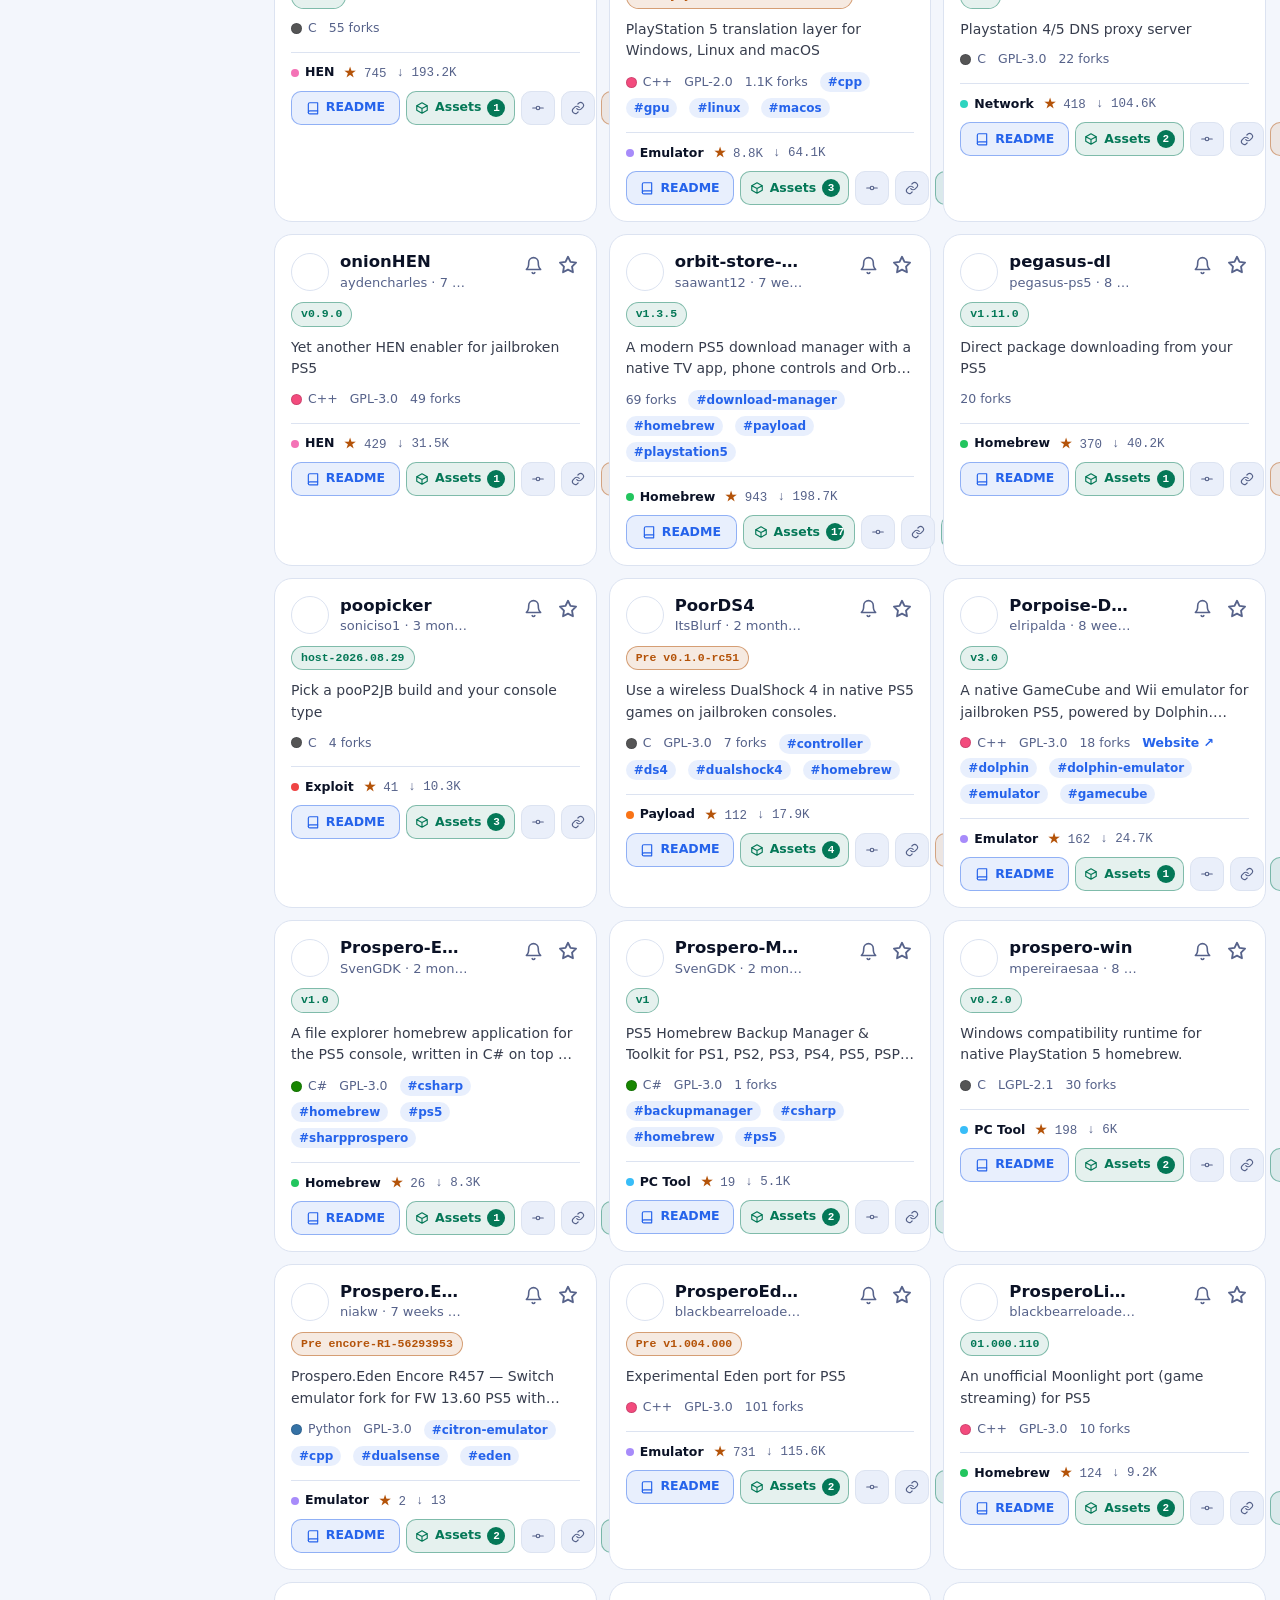
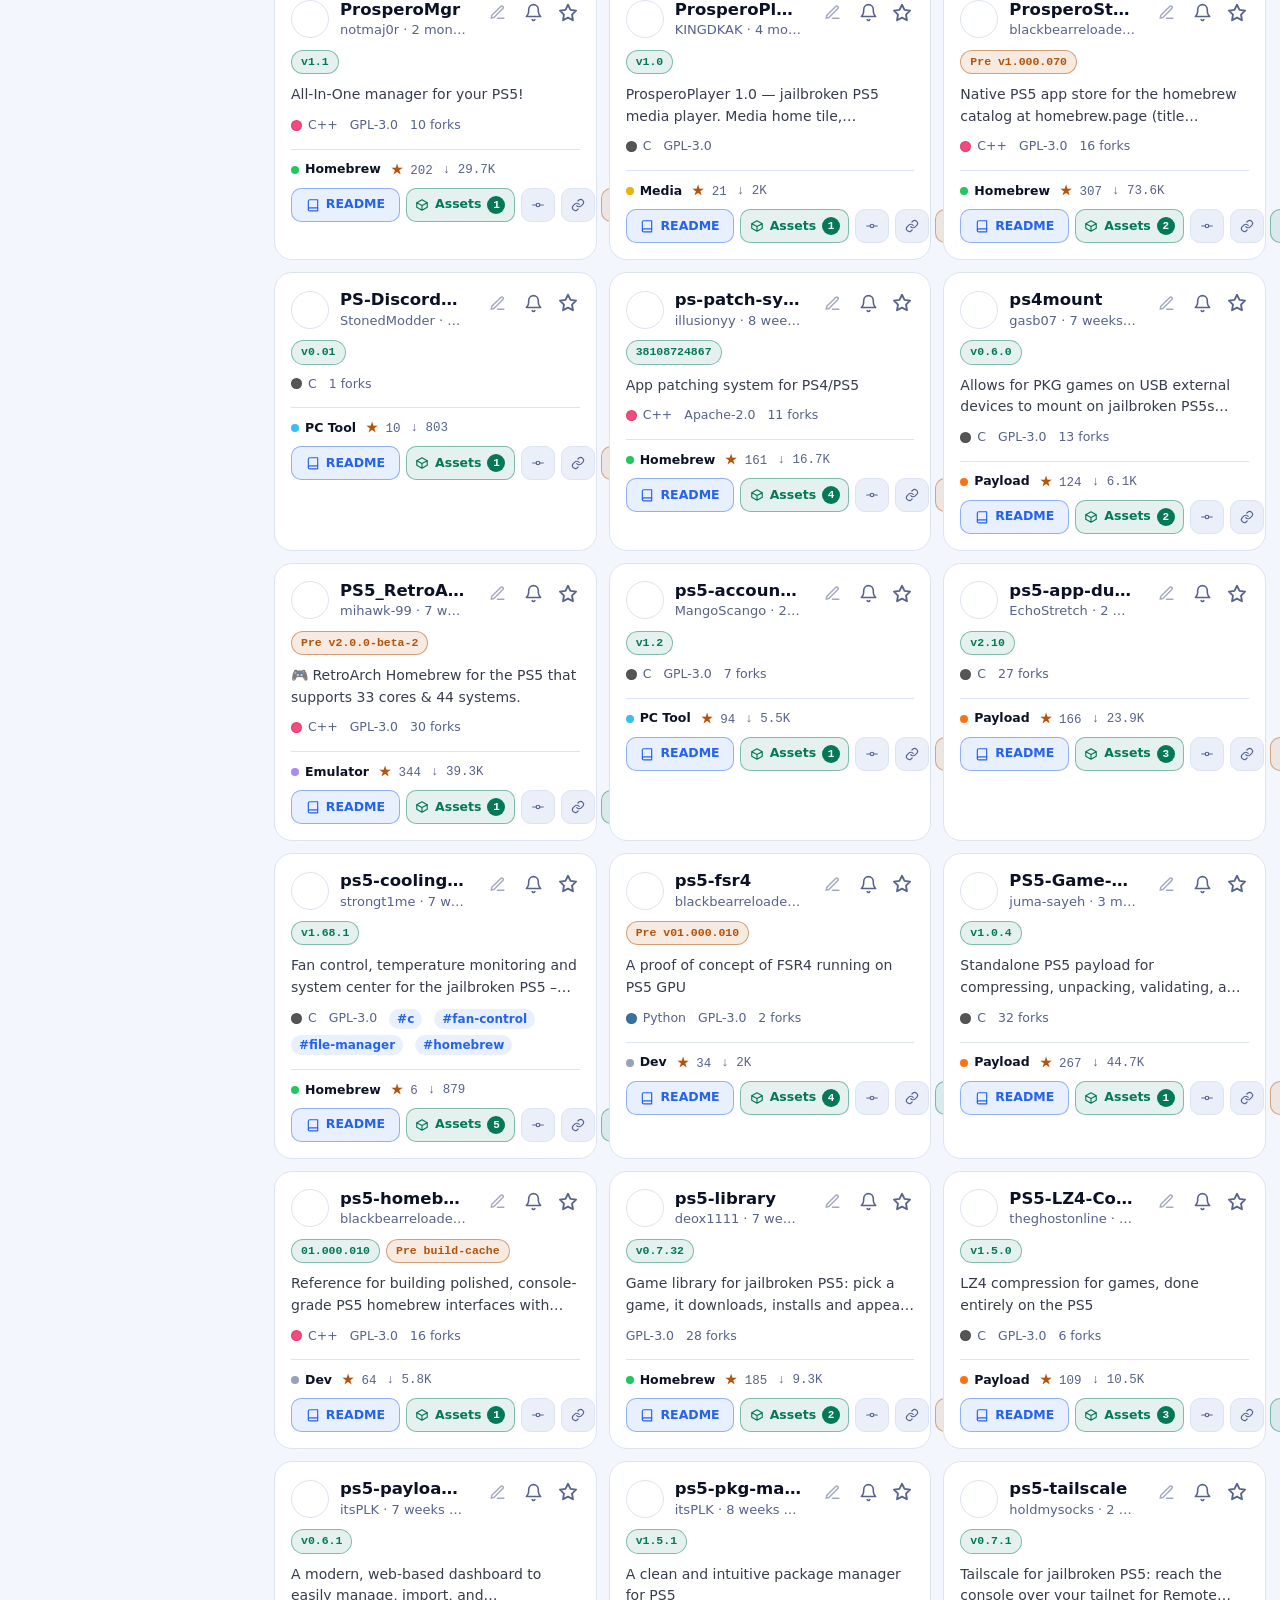
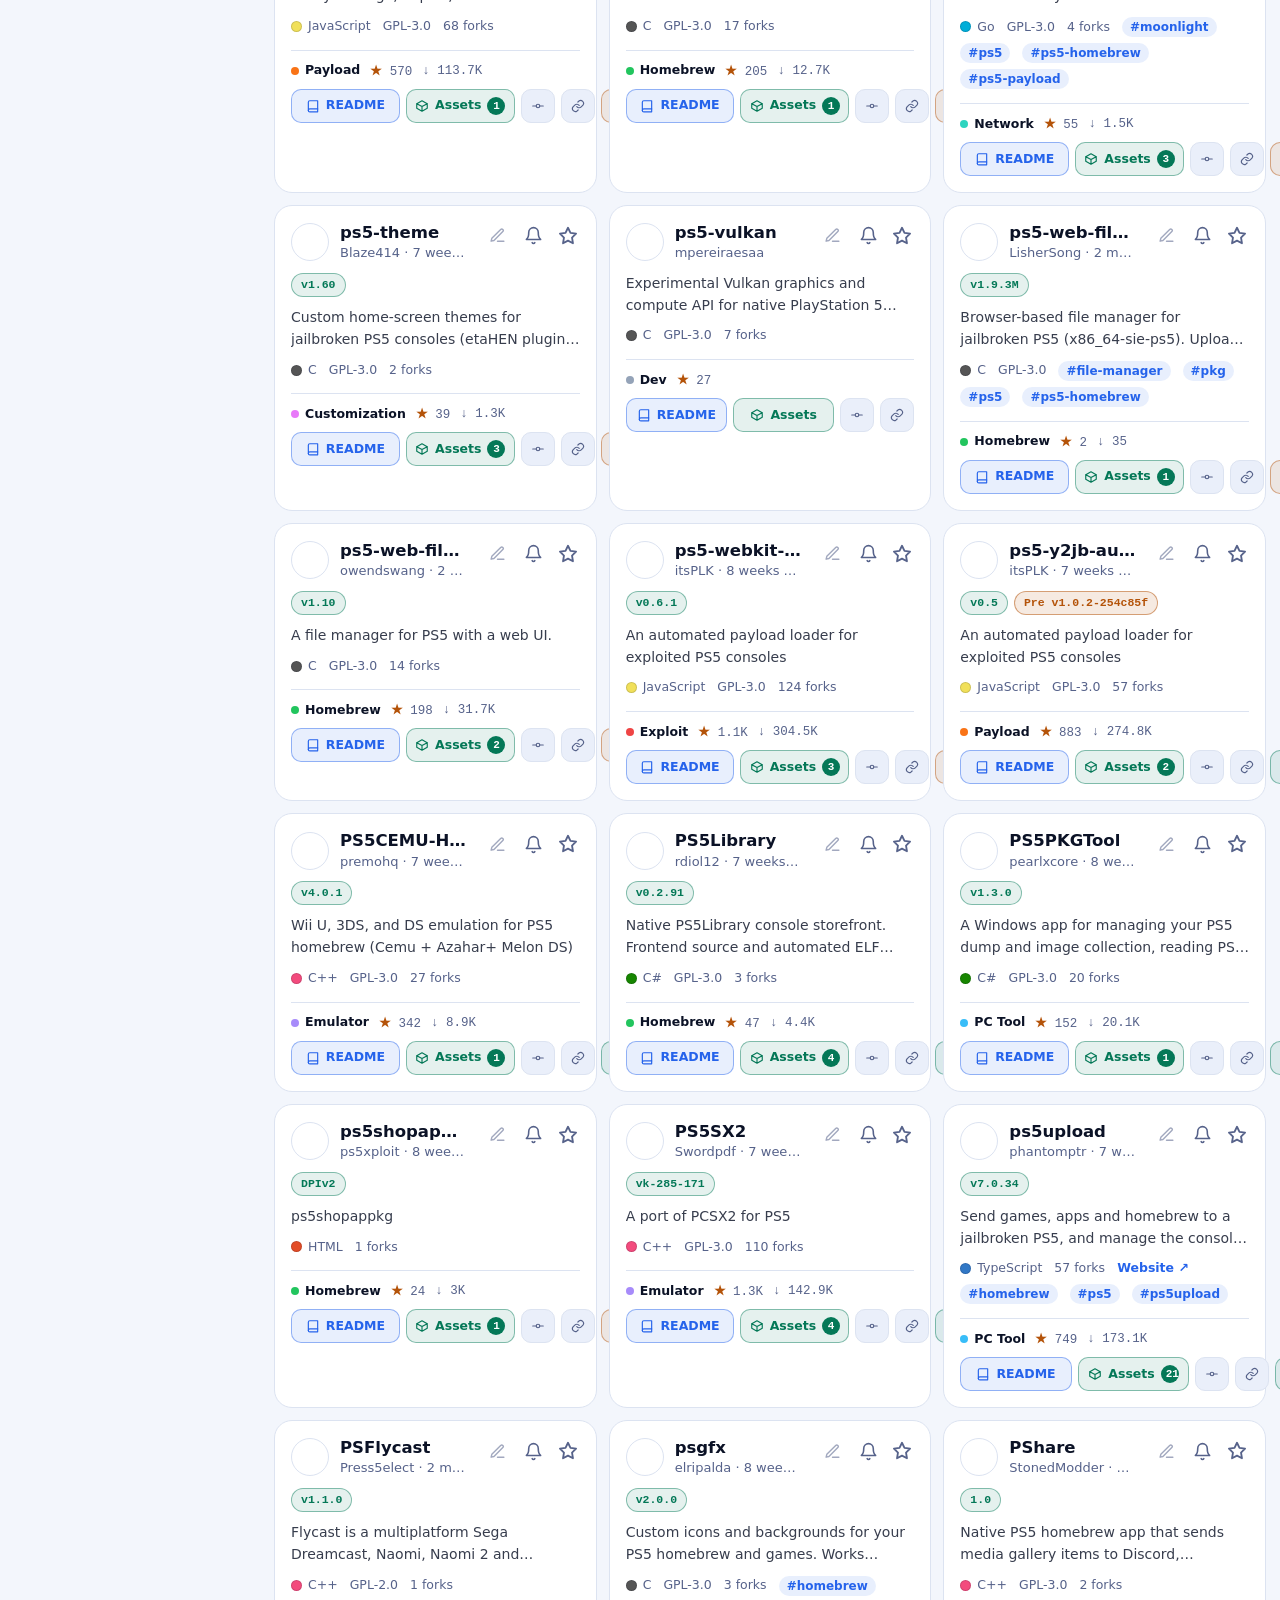
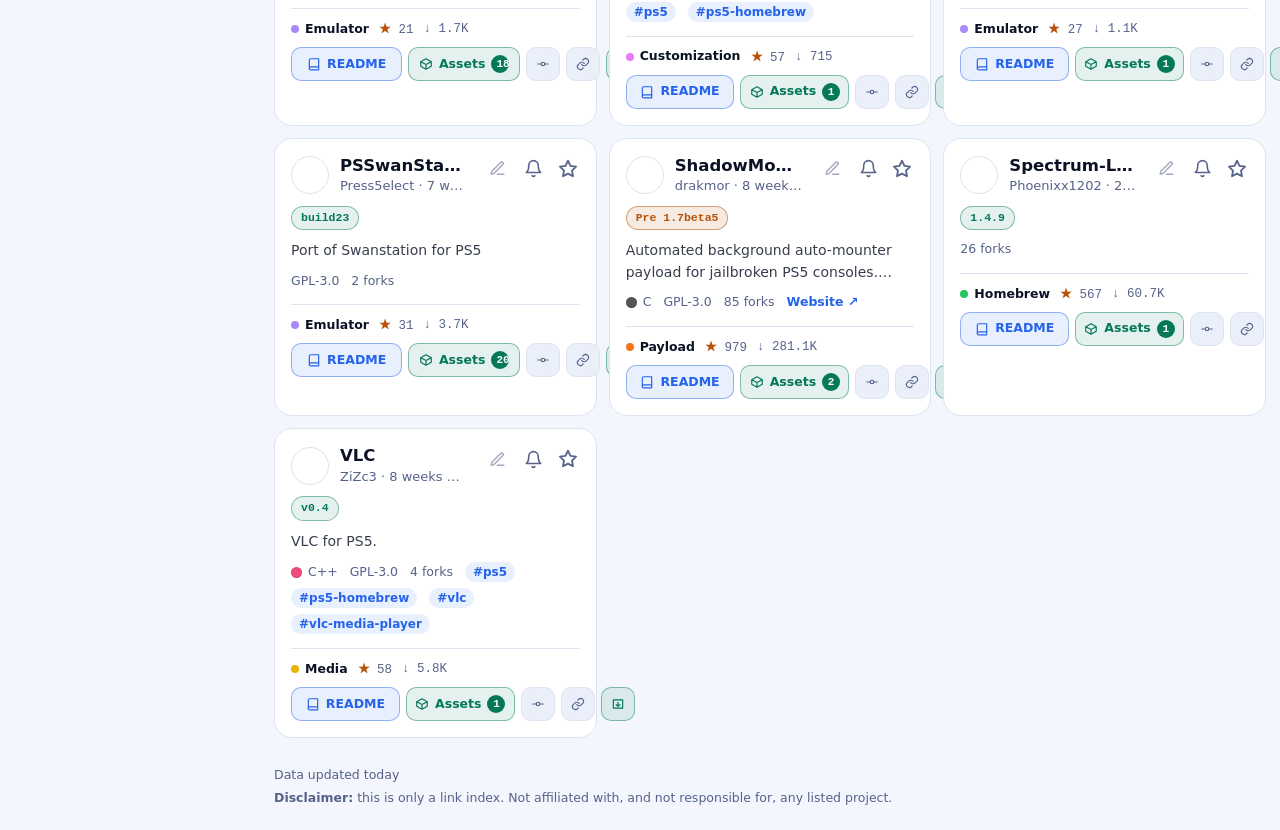
==== commit 33befe5e: "Add files via upload" ====
--- a/index.html
+++ b/index.html
@@ -9,7 +9,13 @@
 <title>PS5 Links</title>
 <!-- Apply saved theme before CSS paints, so there is no light/dark flash -->
 <script>try{const t=JSON.parse(localStorage.getItem("ps5l.theme"));if(t==="dark"||t==="light")document.documentElement.dataset.theme=t}catch{}</script>
+<meta name="mobile-web-app-capable" content="yes">
+<meta name="apple-mobile-web-app-capable" content="yes">
+<meta name="apple-mobile-web-app-status-bar-style" content="black-translucent">
+<meta name="apple-mobile-web-app-title" content="PS5 Links">
+<link rel="manifest" href="manifest.webmanifest">
 <link rel="icon" href="data:image/svg+xml,%3Csvg xmlns='http://www.w3.org/2000/svg' viewBox='0 0 32 32'%3E%3Crect width='32' height='32' rx='8' fill='%234f8dff'/%3E%3Cpath d='M9 22V10h6a4 4 0 0 1 0 8h-6M18 22h5' stroke='%23fff' stroke-width='2.6' fill='none' stroke-linecap='round' stroke-linejoin='round'/%3E%3C/svg%3E">
+<link rel="apple-touch-icon" href="data:image/svg+xml,%3Csvg xmlns='http://www.w3.org/2000/svg' viewBox='0 0 32 32'%3E%3Crect width='32' height='32' rx='8' fill='%234f8dff'/%3E%3Cpath d='M9 22V10h6a4 4 0 0 1 0 8h-6M18 22h5' stroke='%23fff' stroke-width='2.6' fill='none' stroke-linecap='round' stroke-linejoin='round'/%3E%3C/svg%3E">
 <link rel="stylesheet" href="style.css?v=11">
 <base target="_blank">
 </head>
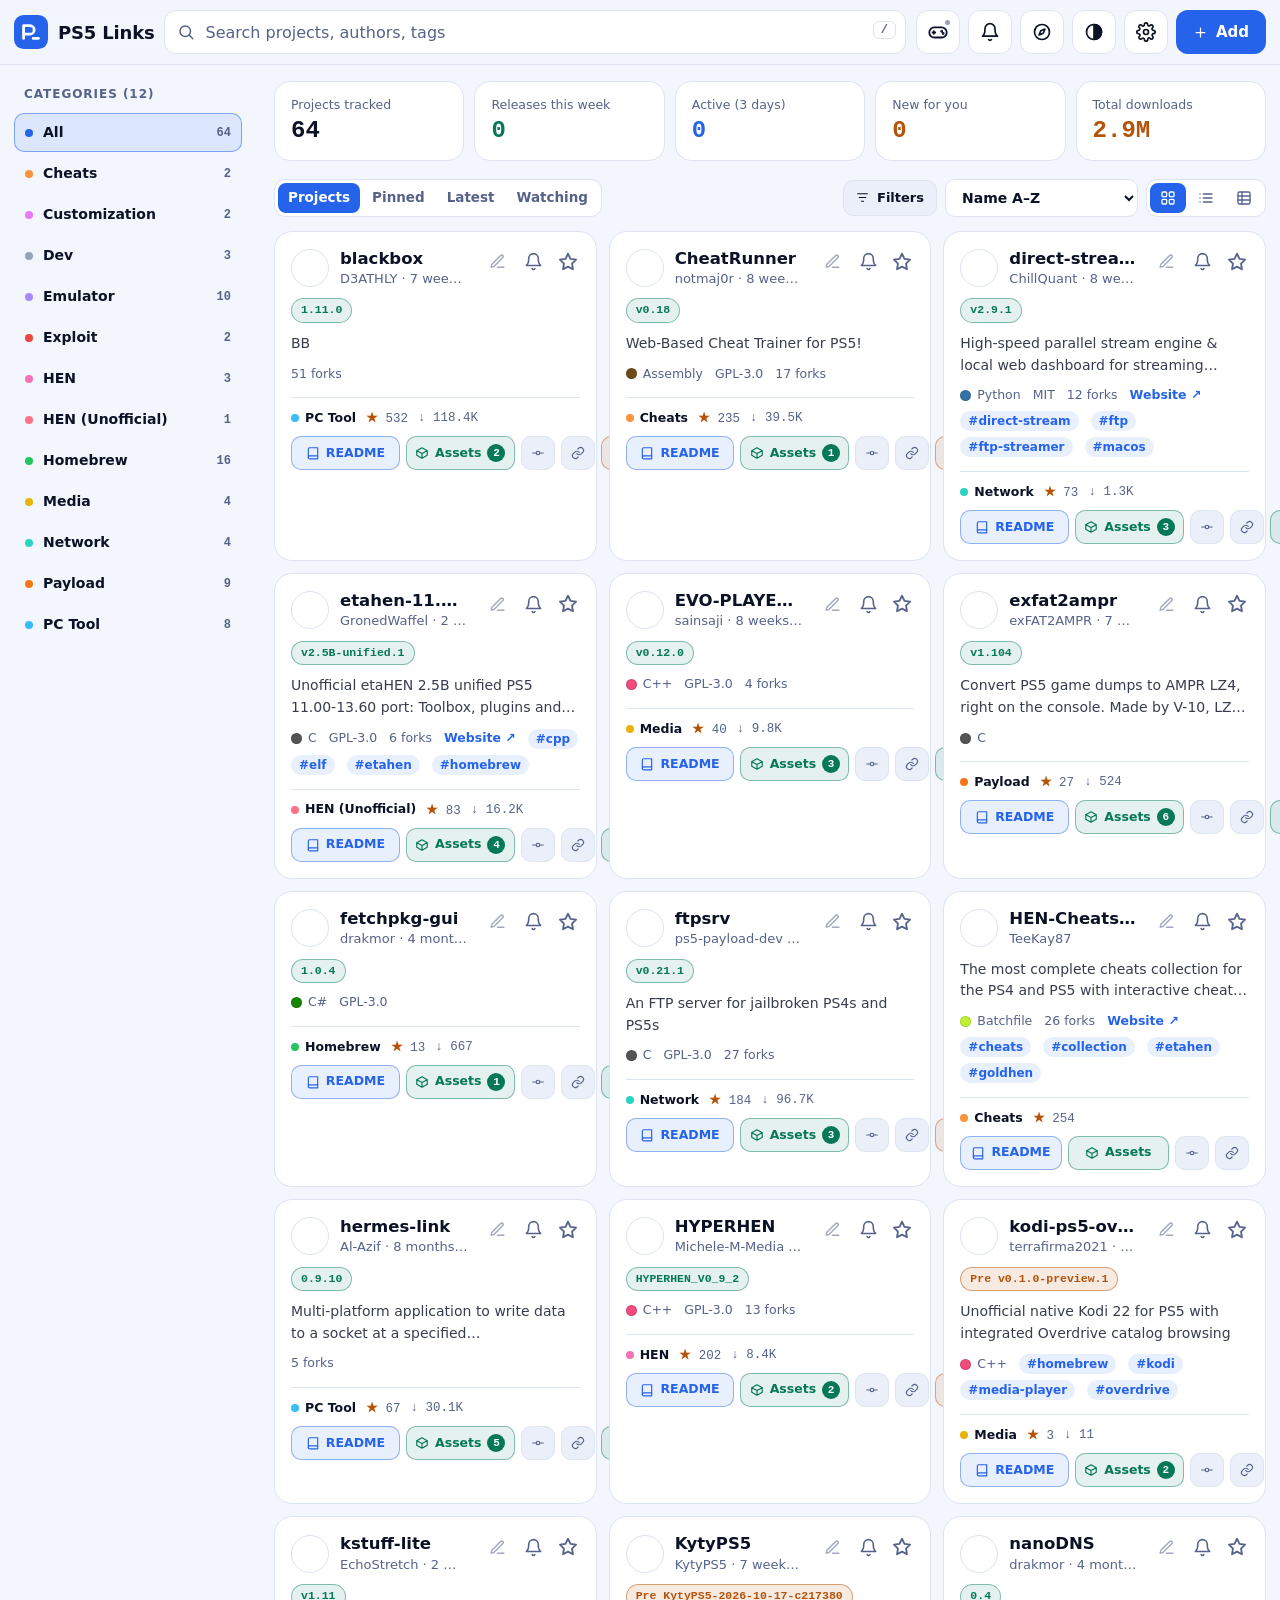
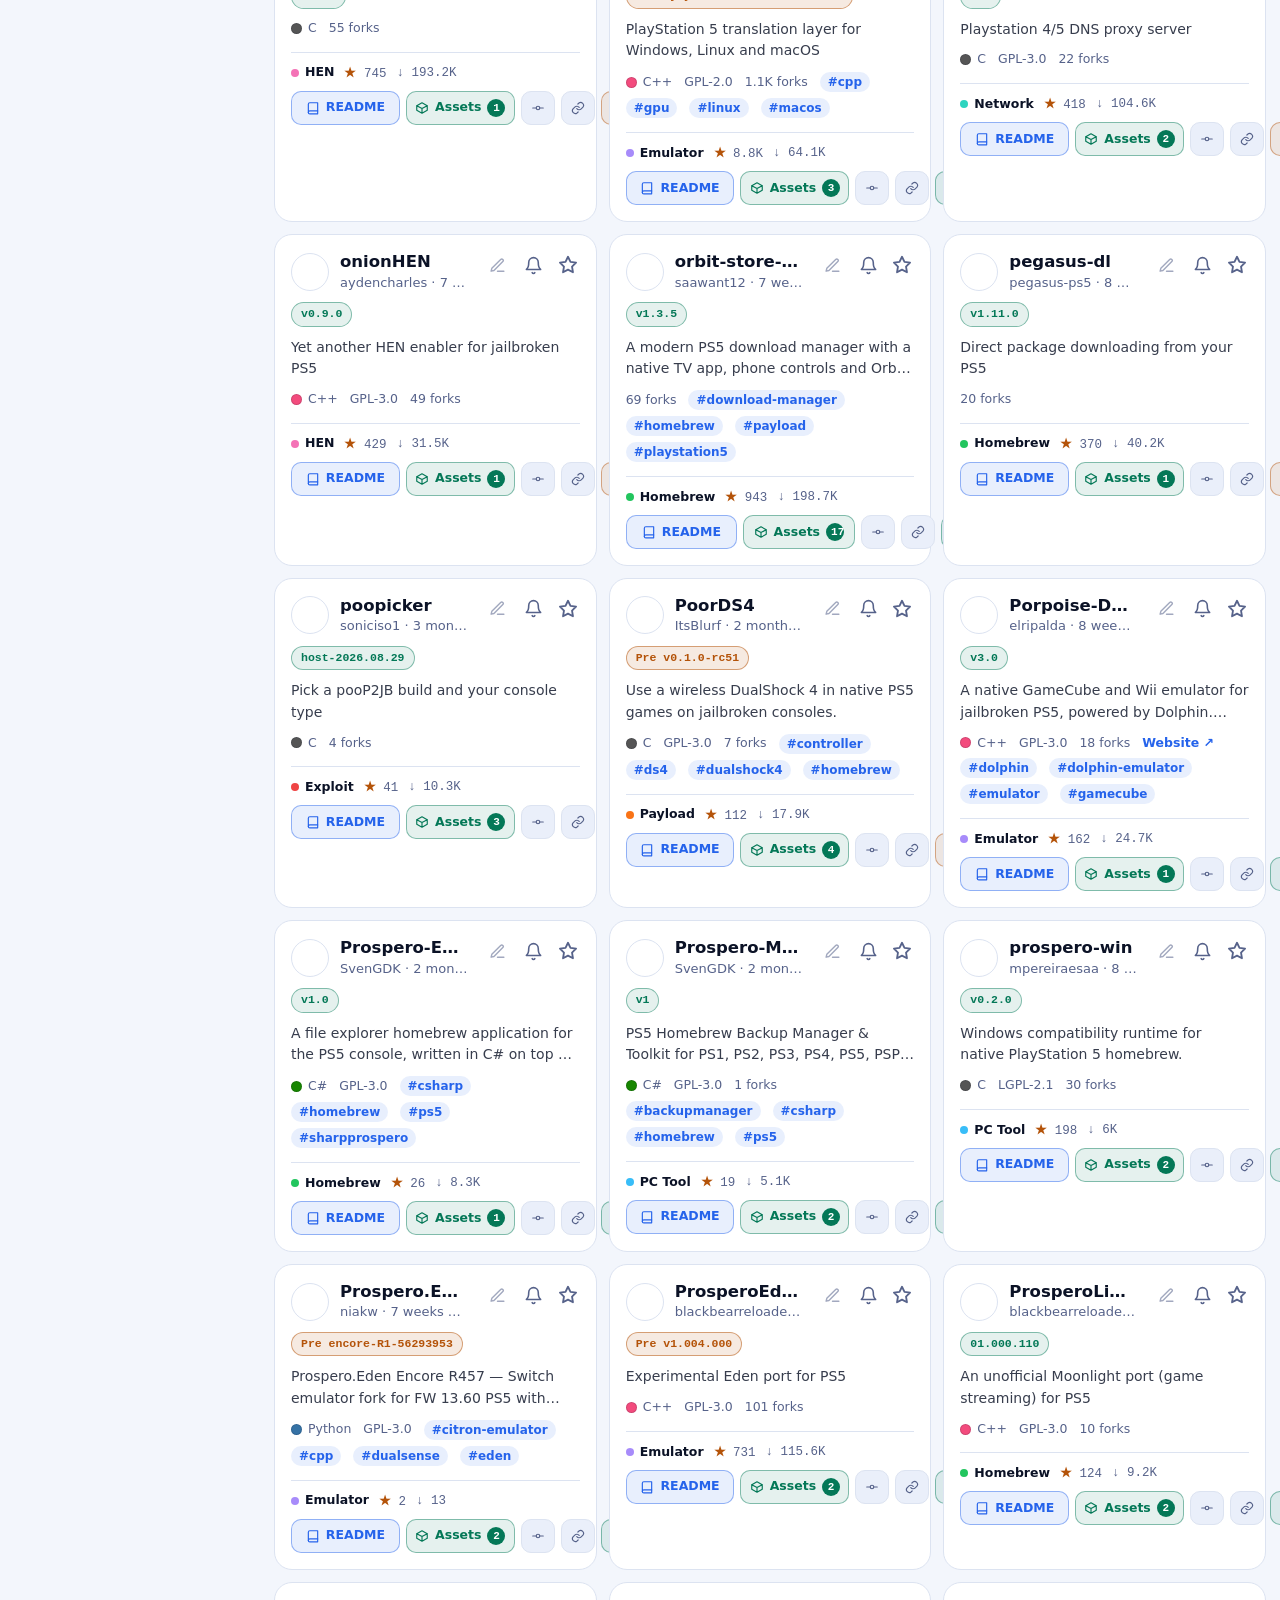
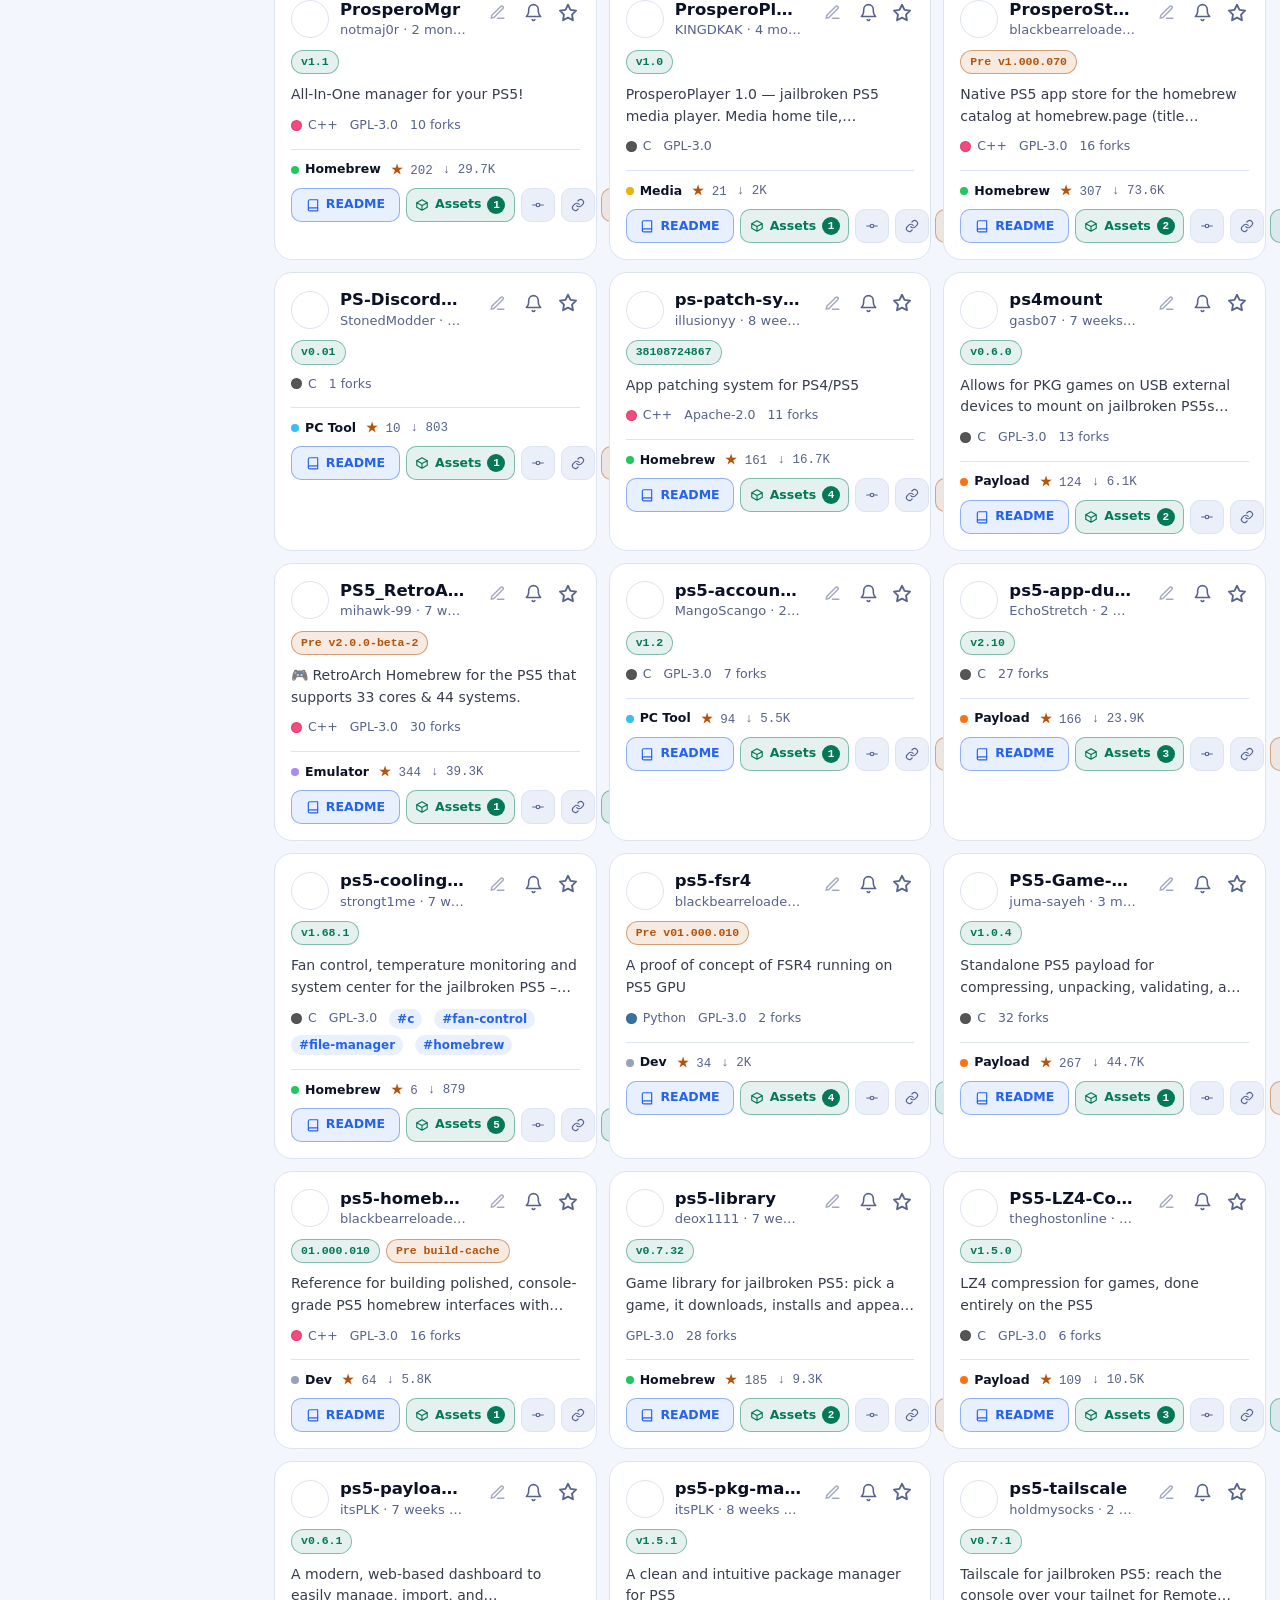
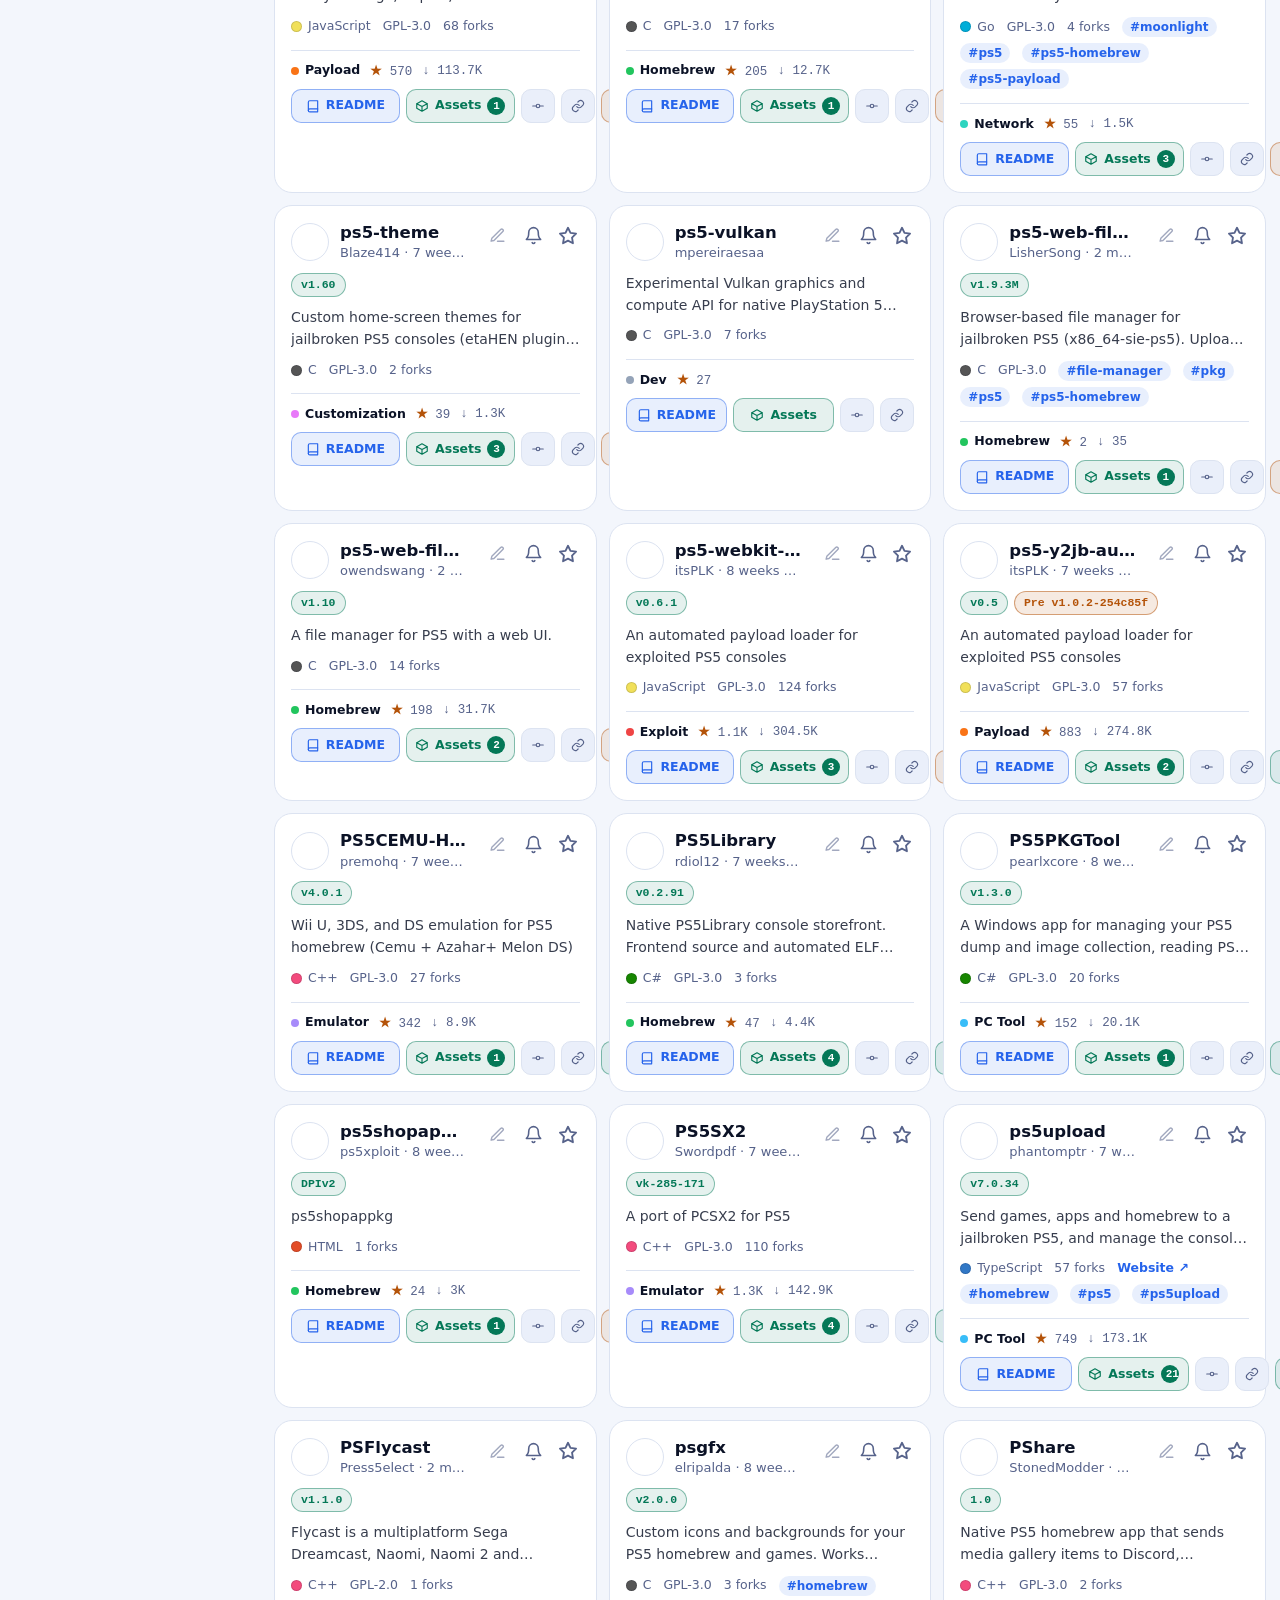
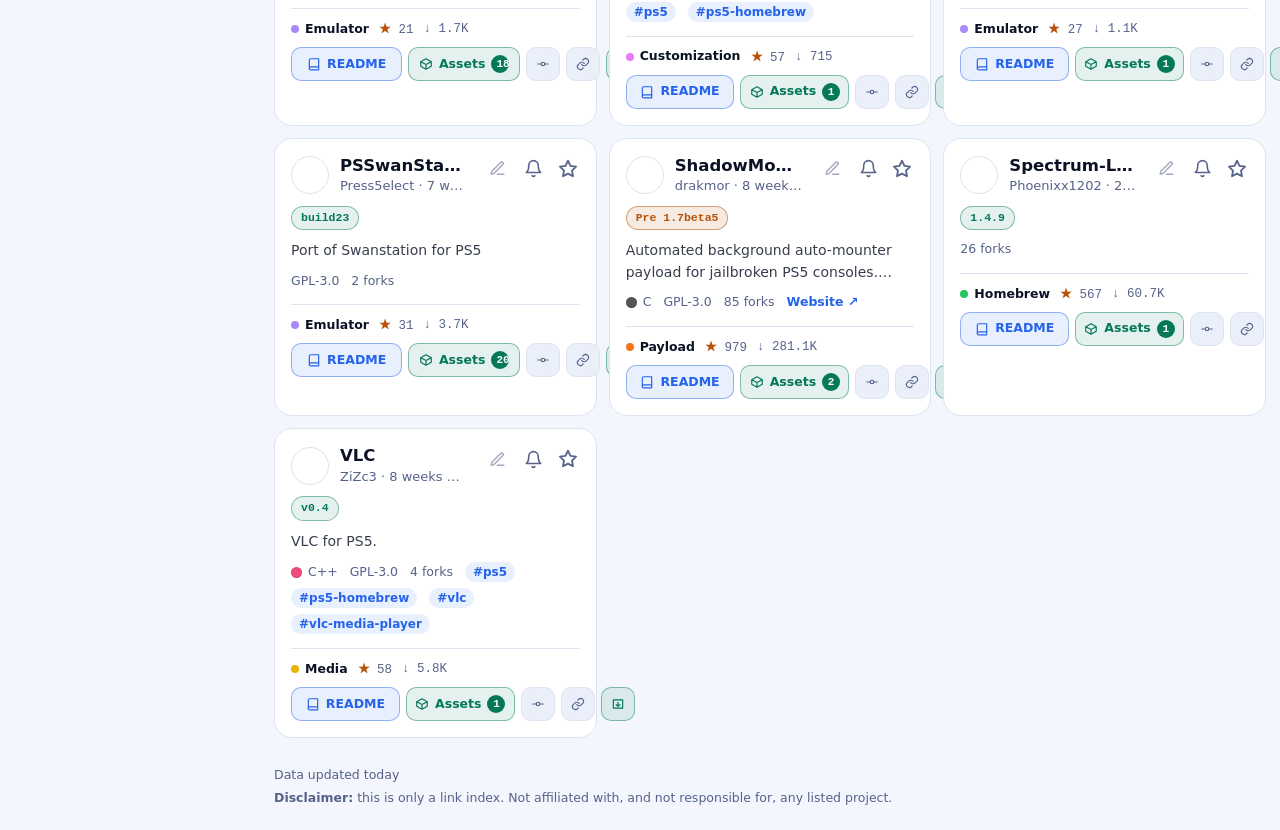
==== commit 7831548c: "Add files via upload" ====
--- a/index.html
+++ b/index.html
@@ -36,6 +36,7 @@
       <!-- PS5 Remote (ps5.js): the dot is green when websrv on the PS5 answers -->
       <button class="ibtn" id="open-ps5" data-i18n-al="ps5Title" aria-label="Connect to PS5"><svg viewBox="0 0 24 24"><rect x="2.5" y="7" width="19" height="11" rx="5.5"/><path d="M7.5 11v3M6 12.5h3"/><circle cx="16" cy="11.3" r=".6" fill="currentColor"/><circle cx="17.6" cy="13.6" r=".6" fill="currentColor"/></svg><span class="ps5-dot" id="ps5-dot"></span></button>
       <button class="ibtn" id="bell" data-i18n-al="whatsNew" aria-label="What's new"><svg viewBox="0 0 24 24"><path d="M6 8a6 6 0 1 1 12 0c0 7 3 9 3 9H3s3-2 3-9M10.3 21a1.9 1.9 0 0 0 3.4 0"/></svg><span class="dot-count" id="bell-n" hidden></span></button>
+      <a class="ibtn" href="discover.html" title="Discover" aria-label="Discover" style="display:inline-grid;place-items:center"><svg viewBox="0 0 24 24" aria-hidden="true"><circle cx="12" cy="12" r="9"/><path d="M15.5 8.5l-2 5-5 2 2-5z"/></svg></a>
       <button class="ibtn" id="theme" data-i18n-al="theme" aria-label="Theme"></button>
       <button class="ibtn" id="open-settings" data-i18n-al="settings" aria-label="Settings"><svg viewBox="0 0 24 24"><circle cx="12" cy="12" r="3"/><path d="M19.4 15a1.7 1.7 0 0 0 .3 1.8l.1.1a2 2 0 1 1-2.8 2.8l-.1-.1a1.7 1.7 0 0 0-1.8-.3 1.7 1.7 0 0 0-1 1.5V21a2 2 0 1 1-4 0v-.1a1.7 1.7 0 0 0-1.1-1.5 1.7 1.7 0 0 0-1.8.3l-.1.1a2 2 0 1 1-2.8-2.8l.1-.1a1.7 1.7 0 0 0 .3-1.8 1.7 1.7 0 0 0-1.5-1H3a2 2 0 1 1 0-4h.1a1.7 1.7 0 0 0 1.5-1.1 1.7 1.7 0 0 0-.3-1.8l-.1-.1a2 2 0 1 1 2.8-2.8l.1.1a1.7 1.7 0 0 0 1.8.3H9a1.7 1.7 0 0 0 1-1.5V3a2 2 0 1 1 4 0v.1a1.7 1.7 0 0 0 1 1.5 1.7 1.7 0 0 0 1.8-.3l.1-.1a2 2 0 1 1 2.8 2.8l-.1.1a1.7 1.7 0 0 0-.3 1.8V9a1.7 1.7 0 0 0 1.5 1H21a2 2 0 1 1 0 4h-.1a1.7 1.7 0 0 0-1.5 1z"/></svg></button>
       <button class="btn primary add-btn" id="open-add"><svg viewBox="0 0 24 24"><path d="M12 5v14M5 12h14"/></svg><span data-i18n="add">Add</span></button>
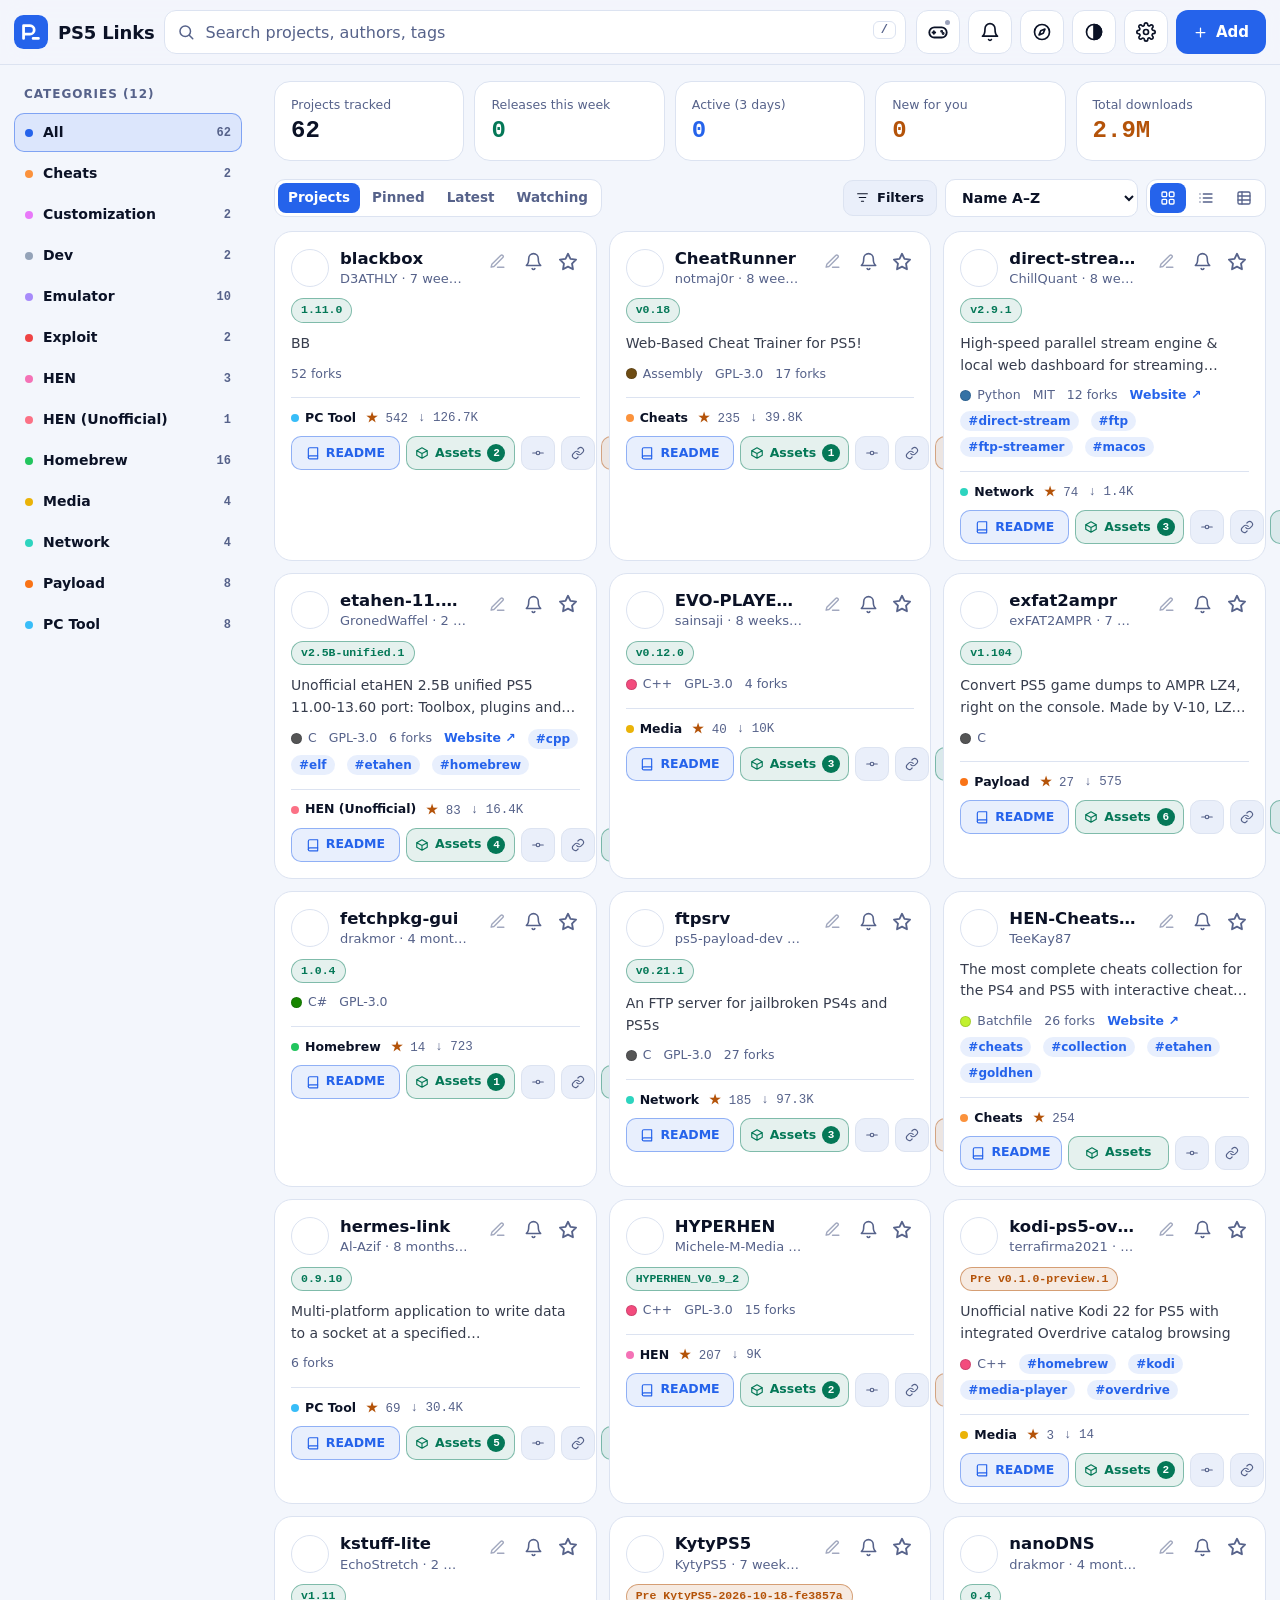
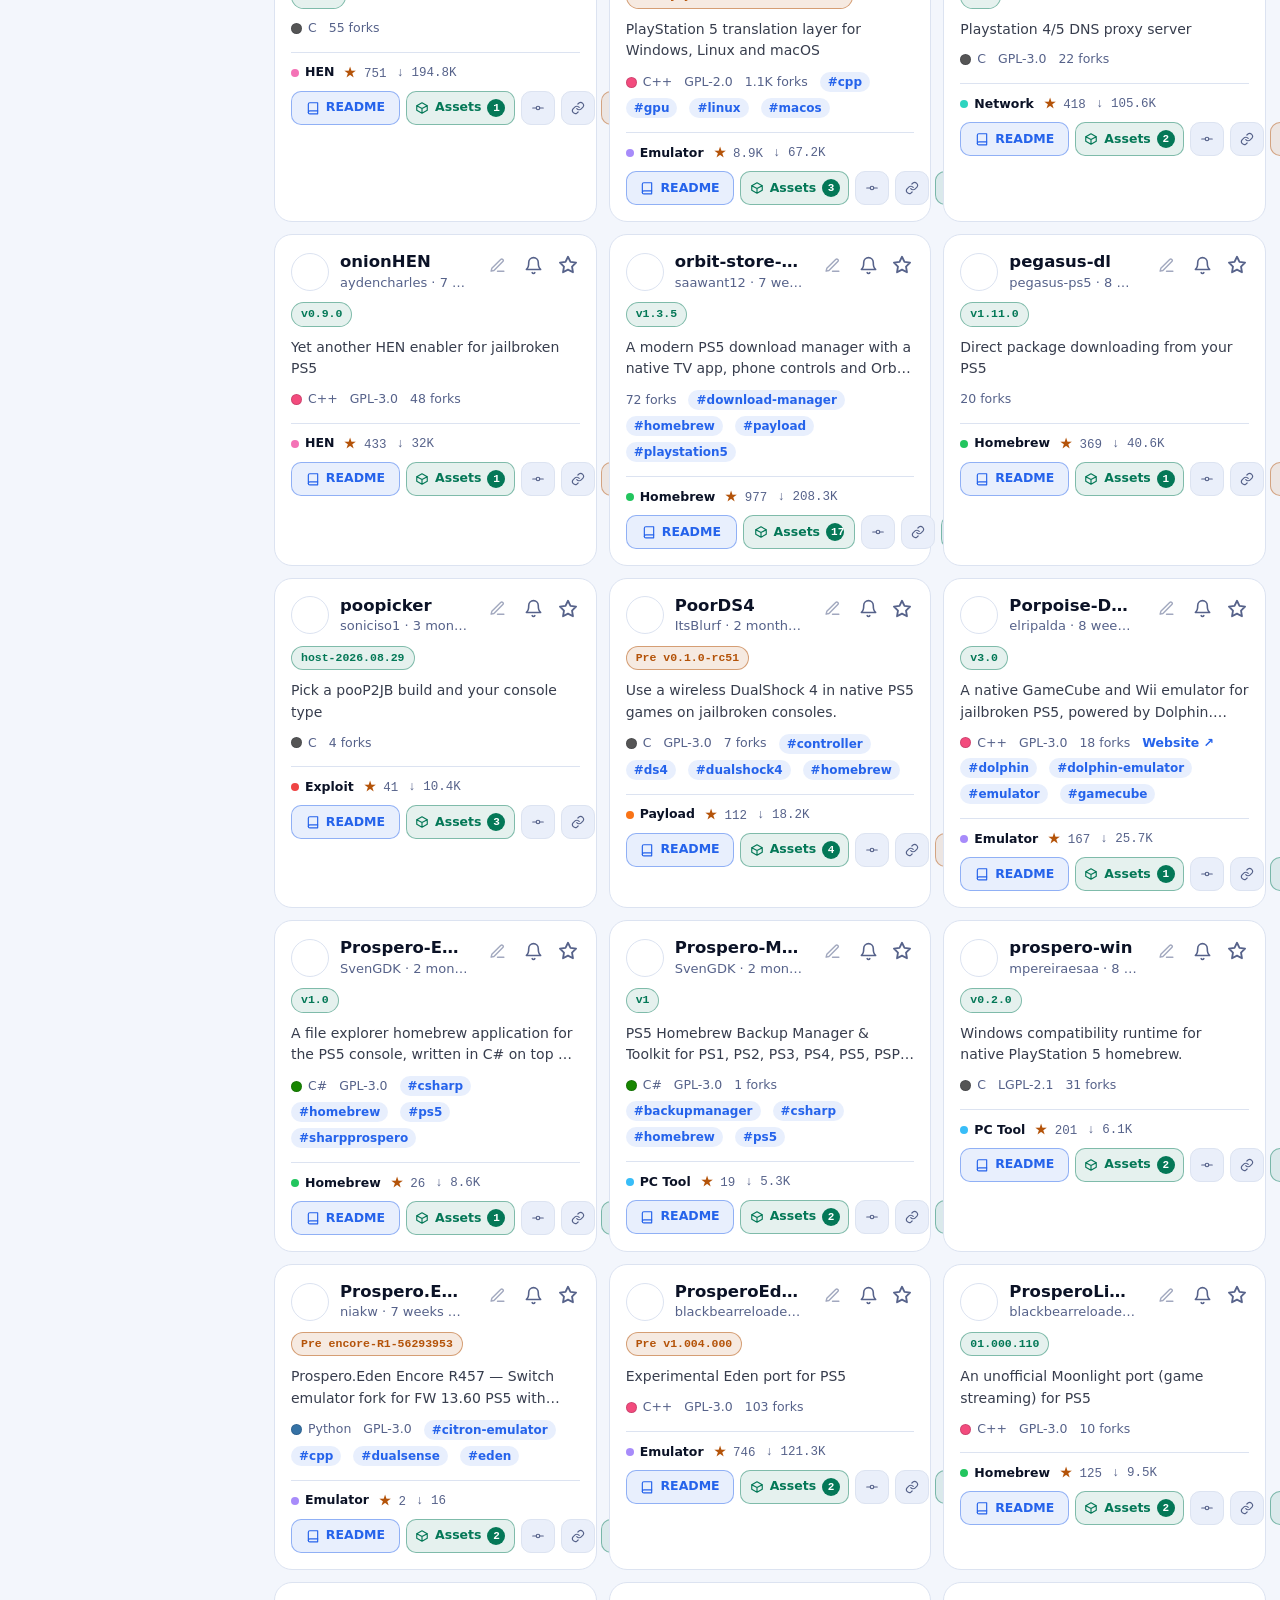
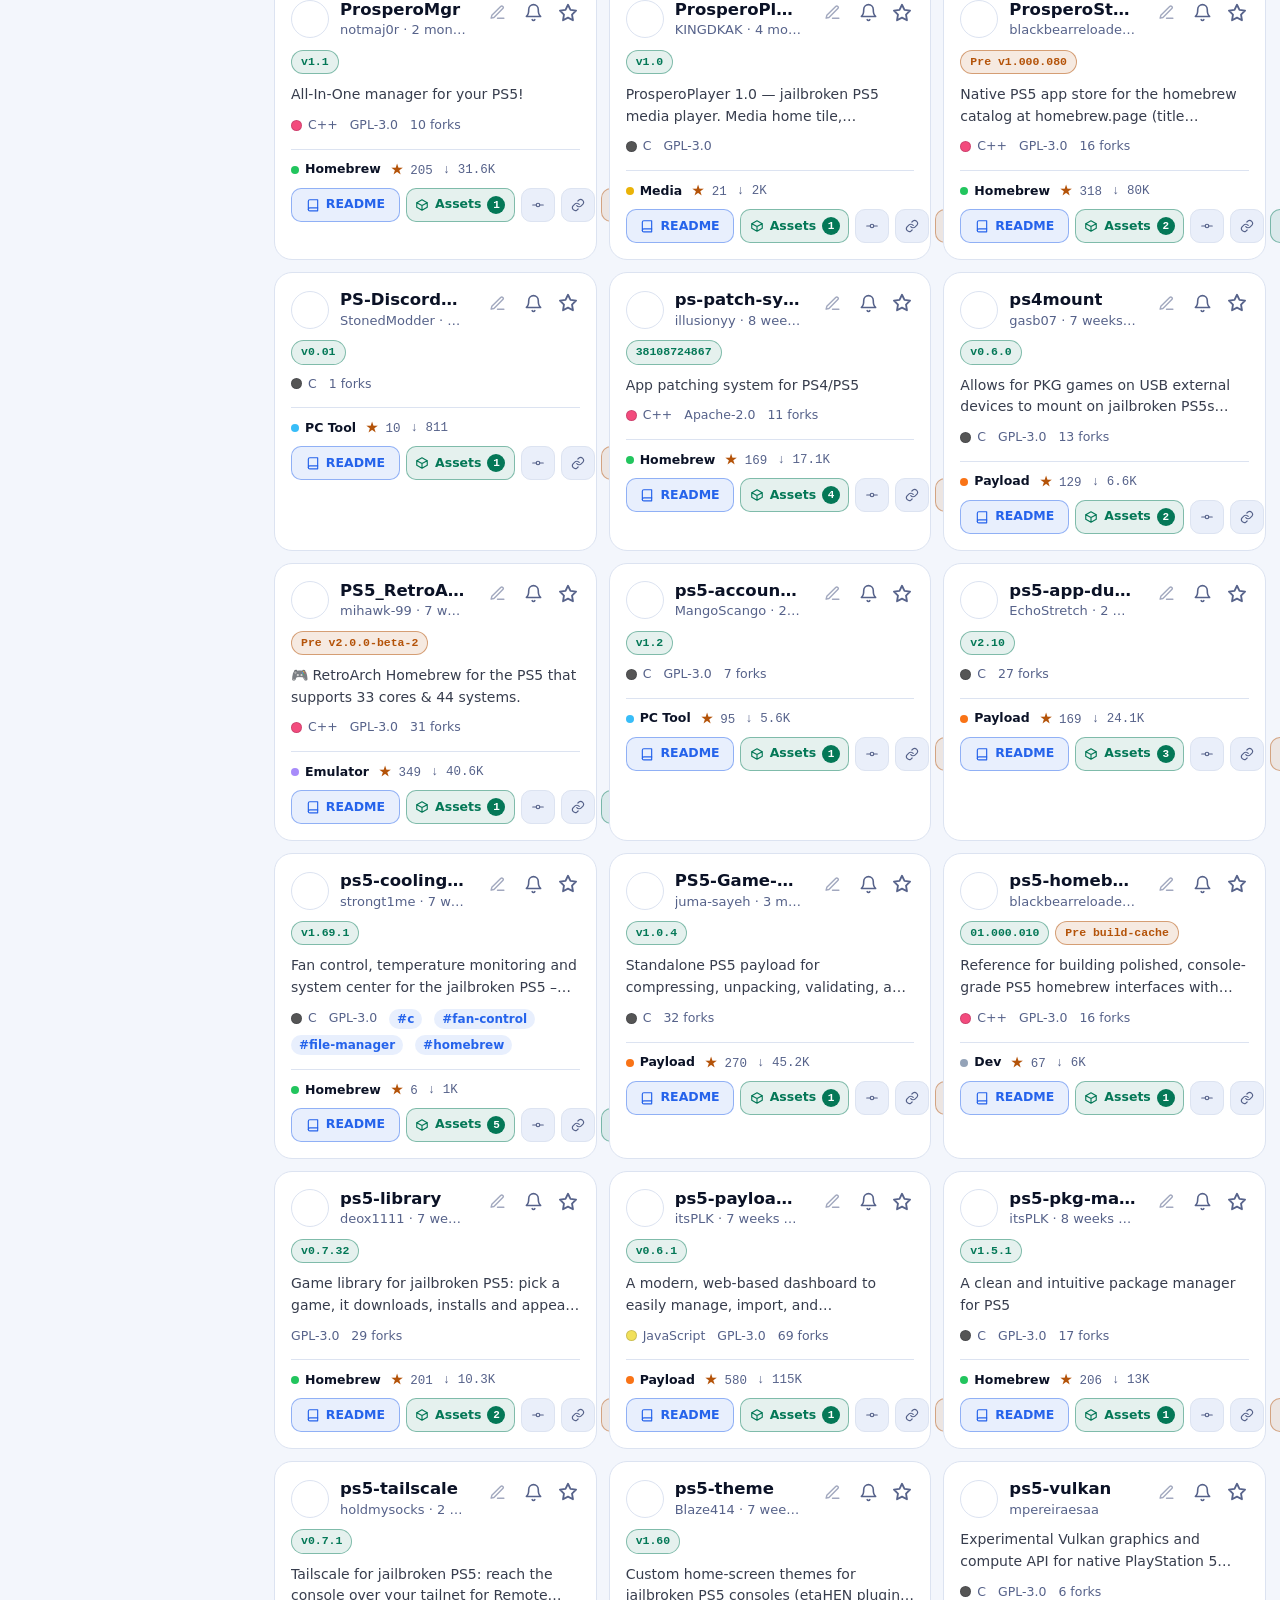
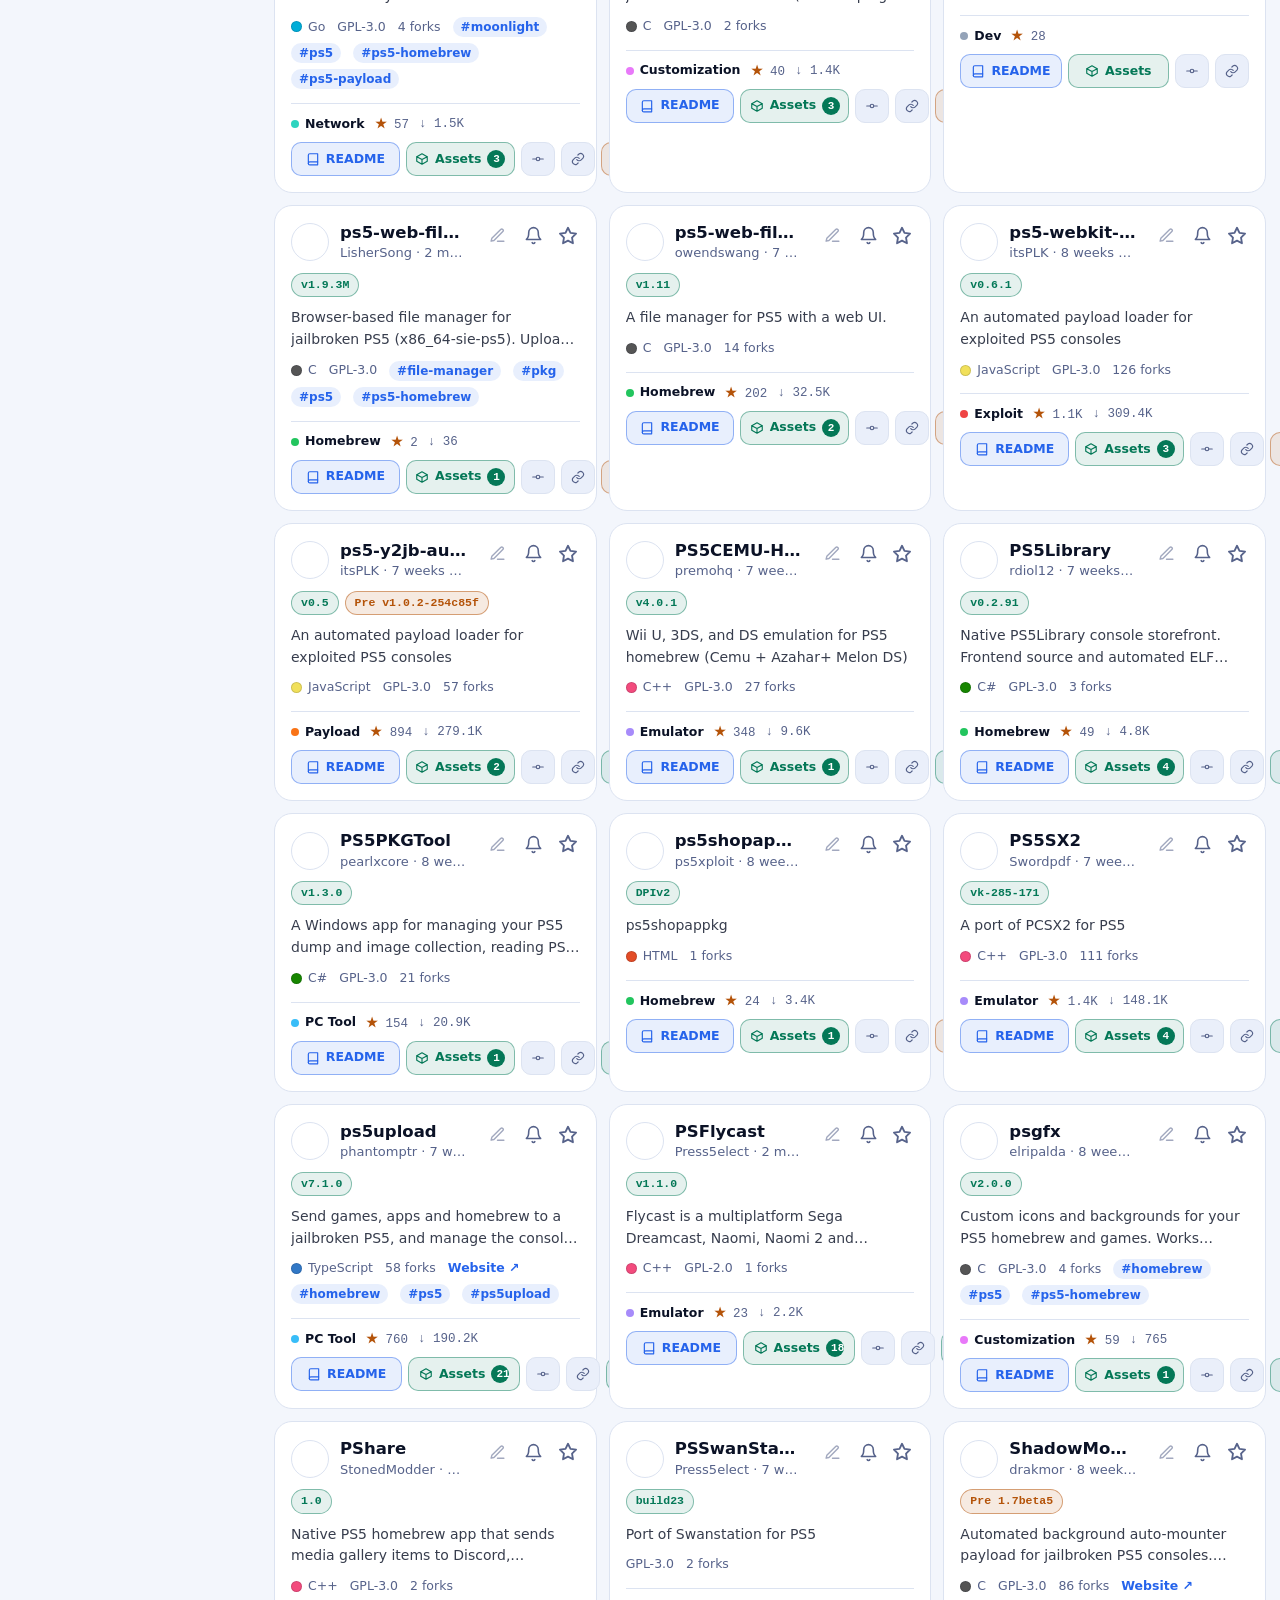
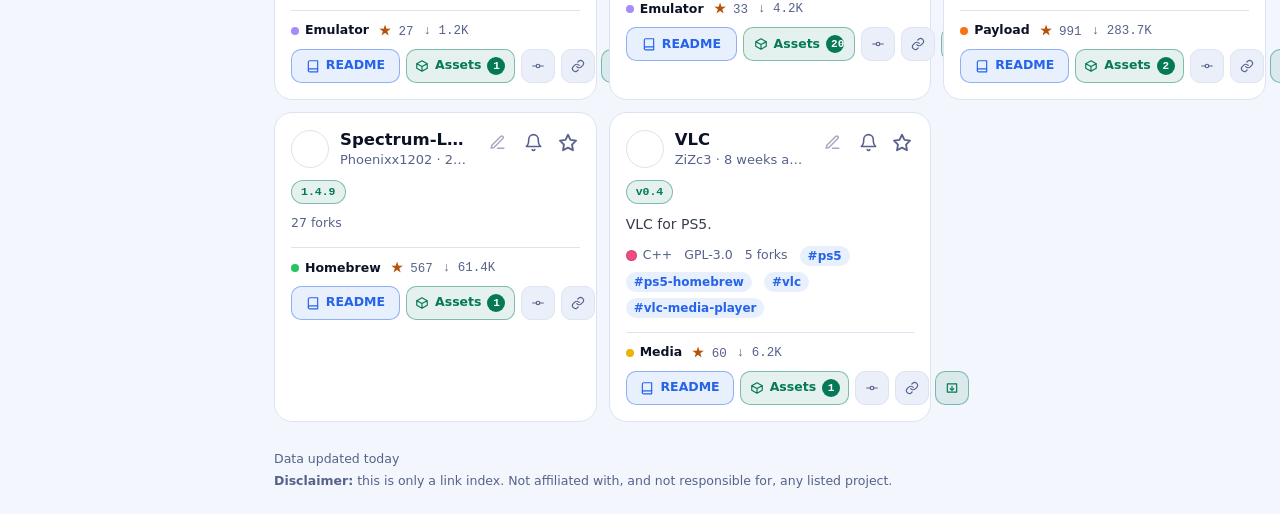
==== commit 016dfb29: "Add files via upload" ====
--- a/index.html
+++ b/index.html
@@ -1,371 +1,371 @@
-<!doctype html>
-<html lang="en">
-<head>
-<meta charset="utf-8">
-<meta name="viewport" content="width=device-width, initial-scale=1, viewport-fit=cover">
-<meta name="theme-color" content="#050a18" media="(prefers-color-scheme: dark)">
-<meta name="theme-color" content="#f3f6fc" media="(prefers-color-scheme: light)">
-<meta name="description" content="PS5 Links — a curated index of PS5 homebrew, payloads and tools with live release tracking.">
-<title>PS5 Links</title>
-<!-- Apply saved theme before CSS paints, so there is no light/dark flash -->
-<script>try{const t=JSON.parse(localStorage.getItem("ps5l.theme"));if(t==="dark"||t==="light")document.documentElement.dataset.theme=t}catch{}</script>
-<meta name="mobile-web-app-capable" content="yes">
-<meta name="apple-mobile-web-app-capable" content="yes">
-<meta name="apple-mobile-web-app-status-bar-style" content="black-translucent">
-<meta name="apple-mobile-web-app-title" content="PS5 Links">
-<link rel="manifest" href="manifest.webmanifest">
-<link rel="icon" href="data:image/svg+xml,%3Csvg xmlns='http://www.w3.org/2000/svg' viewBox='0 0 32 32'%3E%3Crect width='32' height='32' rx='8' fill='%234f8dff'/%3E%3Cpath d='M9 22V10h6a4 4 0 0 1 0 8h-6M18 22h5' stroke='%23fff' stroke-width='2.6' fill='none' stroke-linecap='round' stroke-linejoin='round'/%3E%3C/svg%3E">
-<link rel="apple-touch-icon" href="data:image/svg+xml,%3Csvg xmlns='http://www.w3.org/2000/svg' viewBox='0 0 32 32'%3E%3Crect width='32' height='32' rx='8' fill='%234f8dff'/%3E%3Cpath d='M9 22V10h6a4 4 0 0 1 0 8h-6M18 22h5' stroke='%23fff' stroke-width='2.6' fill='none' stroke-linecap='round' stroke-linejoin='round'/%3E%3C/svg%3E">
-<link rel="stylesheet" href="style.css?v=11">
-<base target="_blank">
-</head>
-<body>
-
-<!-- ========== Top bar ========== -->
-<header class="top">
-  <div class="wrap topbar">
-    <a class="brand" href="./" target="_self" aria-label="PS5 Links home">
-      <svg class="logo" viewBox="0 0 32 32" aria-hidden="true"><rect width="32" height="32" rx="9" fill="var(--accent)" stroke="none"/><path d="M9 22V10h6a4 4 0 0 1 0 8H9M18 22h5" stroke="#fff" stroke-width="2.6"/></svg>
-      <span class="brand-name">PS5 Links</span>
-    </a>
-    <label class="search"><svg viewBox="0 0 24 24"><circle cx="11" cy="11" r="7"/><path d="m21 21-4.3-4.3"/></svg>
-      <input id="q" type="search" data-i18n-ph="searchPh" placeholder="Search projects, authors, tags" aria-label="Search" enterkeyhint="search" autocomplete="off">
-      <kbd class="kbd">/</kbd>
-    </label>
-    <div class="top-acts">
-      <!-- PS5 Remote (ps5.js): the dot is green when websrv on the PS5 answers -->
-      <button class="ibtn" id="open-ps5" data-i18n-al="ps5Title" aria-label="Connect to PS5"><svg viewBox="0 0 24 24"><rect x="2.5" y="7" width="19" height="11" rx="5.5"/><path d="M7.5 11v3M6 12.5h3"/><circle cx="16" cy="11.3" r=".6" fill="currentColor"/><circle cx="17.6" cy="13.6" r=".6" fill="currentColor"/></svg><span class="ps5-dot" id="ps5-dot"></span></button>
-      <button class="ibtn" id="bell" data-i18n-al="whatsNew" aria-label="What's new"><svg viewBox="0 0 24 24"><path d="M6 8a6 6 0 1 1 12 0c0 7 3 9 3 9H3s3-2 3-9M10.3 21a1.9 1.9 0 0 0 3.4 0"/></svg><span class="dot-count" id="bell-n" hidden></span></button>
-      <a class="ibtn" href="discover.html" title="Discover" aria-label="Discover" style="display:inline-grid;place-items:center"><svg viewBox="0 0 24 24" aria-hidden="true"><circle cx="12" cy="12" r="9"/><path d="M15.5 8.5l-2 5-5 2 2-5z"/></svg></a>
-      <button class="ibtn" id="theme" data-i18n-al="theme" aria-label="Theme"></button>
-      <button class="ibtn" id="open-settings" data-i18n-al="settings" aria-label="Settings"><svg viewBox="0 0 24 24"><circle cx="12" cy="12" r="3"/><path d="M19.4 15a1.7 1.7 0 0 0 .3 1.8l.1.1a2 2 0 1 1-2.8 2.8l-.1-.1a1.7 1.7 0 0 0-1.8-.3 1.7 1.7 0 0 0-1 1.5V21a2 2 0 1 1-4 0v-.1a1.7 1.7 0 0 0-1.1-1.5 1.7 1.7 0 0 0-1.8.3l-.1.1a2 2 0 1 1-2.8-2.8l.1-.1a1.7 1.7 0 0 0 .3-1.8 1.7 1.7 0 0 0-1.5-1H3a2 2 0 1 1 0-4h.1a1.7 1.7 0 0 0 1.5-1.1 1.7 1.7 0 0 0-.3-1.8l-.1-.1a2 2 0 1 1 2.8-2.8l.1.1a1.7 1.7 0 0 0 1.8.3H9a1.7 1.7 0 0 0 1-1.5V3a2 2 0 1 1 4 0v.1a1.7 1.7 0 0 0 1 1.5 1.7 1.7 0 0 0 1.8-.3l.1-.1a2 2 0 1 1 2.8 2.8l-.1.1a1.7 1.7 0 0 0-.3 1.8V9a1.7 1.7 0 0 0 1.5 1H21a2 2 0 1 1 0 4h-.1a1.7 1.7 0 0 0-1.5 1z"/></svg></button>
-      <button class="btn primary add-btn" id="open-add"><svg viewBox="0 0 24 24"><path d="M12 5v14M5 12h14"/></svg><span data-i18n="add">Add</span></button>
-    </div>
-  </div>
-  <!-- Category chips: shown on phones/tablets; the sidebar replaces them on wide screens -->
-  <div class="wrap chips" id="chips" role="toolbar" aria-label="Categories"></div>
-</header>
-
-<div class="wrap layout">
-  <!-- ========== Sidebar (desktop only) ========== -->
-  <aside class="side" aria-label="Categories">
-    <p class="side-h"><span data-i18n="categories">Categories</span> <span id="cat-n"></span></p>
-    <div id="side-cats" class="side-cats"></div>
-  </aside>
-
-  <main>
-    <!-- Stats strip -->
-    <section class="stats" id="stats" aria-label="Overview"></section>
-
-    <!-- Toolbar: tabs (desktop), title, sort, view mode -->
-    <div class="meta">
-      <div class="seg tabs-inline" role="tablist" aria-label="Sections">
-        <button data-tab="projects" data-i18n="projects">Projects</button>
-        <button data-tab="pinned"><span data-i18n="pinned">Pinned</span> <span class="seg-n" id="pc2"></span></button>
-        <button data-tab="latest"><span data-i18n="latest">Latest</span> <span class="seg-n warn" id="lc2"></span></button>
-        <button data-tab="watch"><span data-i18n="watch">Watching</span> <span class="seg-n warn" id="wc2"></span></button>
-      </div>
-      <h1 class="title" id="title">PS5 Links</h1>
-      <div class="meta-r">
-        <button class="btn small" id="seen" hidden data-i18n="markSeen">Mark all seen</button>
-        <button class="btn small" id="filter-btn" aria-expanded="false" aria-controls="filterbar" data-i18n-al="filters" aria-label="Filters"><svg viewBox="0 0 24 24"><path d="M3 5h18M6 12h12M10 19h4"/></svg><span data-i18n="filters">Filters</span><span class="act-n" id="filter-n" hidden></span></button>
-        <select id="sort" aria-label="Sort">
-          <option value="relevance" data-i18n="sRelevance">Best match</option>
-          <option value="name" data-i18n="sName">Name A–Z</option>
-          <option value="stars" data-i18n="sStars">Most starred</option>
-          <option value="release" data-i18n="sRelease">Latest release</option>
-          <option value="updated" data-i18n="sUpdated">Recently updated</option>
-          <option value="downloads" data-i18n="sDownloads">Most downloaded</option>
-          <option value="category" data-i18n="sCategory">Group by category</option>
-        </select>
-        <div class="seg view" role="group" aria-label="View">
-          <button data-view="grid" aria-label="Grid"><svg viewBox="0 0 24 24"><rect x="3" y="3" width="7" height="7" rx="1.5"/><rect x="14" y="3" width="7" height="7" rx="1.5"/><rect x="3" y="14" width="7" height="7" rx="1.5"/><rect x="14" y="14" width="7" height="7" rx="1.5"/></svg></button>
-          <button data-view="list" aria-label="List"><svg viewBox="0 0 24 24"><path d="M8 6h13M8 12h13M8 18h13M3 6h.01M3 12h.01M3 18h.01"/></svg></button>
-          <button data-view="table" aria-label="Table"><svg viewBox="0 0 24 24"><rect x="3" y="3" width="18" height="18" rx="2"/><path d="M3 9h18M3 15h18M9 3v18"/></svg></button>
-        </div>
-      </div>
-    </div>
-    <p class="sr" id="count" aria-live="polite"></p>
-
-    <!-- Extra filters (collapsible). Values are remembered per device. -->
-    <section class="filters" id="filterbar" hidden aria-label="Filters">
-      <label class="fld"><span data-i18n="fLang">Language</span><select class="field" id="f-lang"></select></label>
-      <label class="fld"><span data-i18n="fLicense">License</span><select class="field" id="f-lic"></select></label>
-      <label class="fld"><span data-i18n="fStars">Minimum stars</span><select class="field" id="f-stars">
-        <option value="">—</option><option value="10">10+</option><option value="50">50+</option>
-        <option value="100">100+</option><option value="500">500+</option><option value="1000">1000+</option></select></label>
-      <label class="fld"><span data-i18n="fUpdated">Last push</span><select class="field" id="f-updated">
-        <option value="" data-i18n="any">—</option><option value="7" data-i18n="days7">7 days</option>
-        <option value="30" data-i18n="days30">30 days</option><option value="90" data-i18n="days90">90 days</option>
-        <option value="365" data-i18n="year1">1 year</option></select></label>
-      <label class="check"><input type="checkbox" id="f-elf"> <span data-i18n="fHasElf">Has .elf payload</span></label>
-      <label class="check"><input type="checkbox" id="f-arch"> <span data-i18n="fHideArch">Hide archived</span></label>
-      <button class="btn small" id="f-clear" data-i18n="clearFilters">Clear filters</button>
-    </section>
-
-    <section id="rows" class="cards grid">
-      <div class="card skel"></div><div class="card skel"></div><div class="card skel"></div>
-    </section>
-
-    <footer>
-      <p id="updated-at"></p>
-      <p><strong data-i18n="disclaimerH">Disclaimer:</strong> <span data-i18n="disclaimer">this is only a link index. Not affiliated with, and not responsible for, any listed project.</span></p>
-    </footer>
-  </main>
-</div>
-
-<!-- ========== Bottom tabs (phones) ========== -->
-<nav class="tabs" aria-label="Sections"><div class="wrap">
-  <button class="tab" data-tab="projects"><svg viewBox="0 0 24 24"><rect x="3" y="3" width="7" height="7" rx="2"/><rect x="14" y="3" width="7" height="7" rx="2"/><rect x="3" y="14" width="7" height="7" rx="2"/><rect x="14" y="14" width="7" height="7" rx="2"/></svg><span data-i18n="projects">Projects</span></button>
-  <button class="tab" data-tab="pinned"><svg viewBox="0 0 24 24"><path d="m12 3 2.7 5.6 6.1.9-4.4 4.3 1 6.1L12 17l-5.4 2.9 1-6.1L3.2 9.5l6.1-.9z"/></svg><span data-i18n="pinned">Pinned</span><span class="count" id="pc" hidden></span></button>
-  <button class="tab" data-tab="latest"><svg viewBox="0 0 24 24"><circle cx="12" cy="12" r="9"/><path d="M12 7v5l3 2"/></svg><span data-i18n="latest">Latest</span><span class="count" id="lc" hidden></span></button>
-  <button class="tab" data-tab="watch"><svg viewBox="0 0 24 24"><path d="M6 8a6 6 0 1 1 12 0c0 7 3 9 3 9H3s3-2 3-9M10.3 21a1.9 1.9 0 0 0 3.4 0"/></svg><span data-i18n="watch">Watching</span><span class="count" id="wc" hidden></span></button>
-  <a class="tab" href="offline.html" target="_self"><svg viewBox="0 0 24 24"><path d="M3 7h18v4H3zM5 11v9h14v-9M10 15h4"/></svg><span data-i18n="offline">Offline</span></a>
-</div></nav>
-
-<!-- ========== Add / Edit dialog ========== -->
-<dialog id="add"><div class="sheet">
-  <div class="sheet-head"><h2 id="dlg-title" data-i18n="addTitle">Add a project</h2>
-    <button class="ibtn small" data-close aria-label="Close"><svg viewBox="0 0 24 24"><path d="M18 6 6 18M6 6l12 12"/></svg></button></div>
-  <label class="fld"><span data-i18n="fRepo">GitHub link</span>
-    <input id="repo" type="text" inputmode="url" autocapitalize="off" autocomplete="off" spellcheck="false" placeholder="github.com/owner/name"></label>
-  <label class="fld"><span data-i18n="fName">Display name</span>
-    <input id="f-name" type="text" autocomplete="off" maxlength="80" data-i18n-ph="fNamePh" placeholder="Leave empty to use the GitHub name"></label>
-  <label class="fld"><span data-i18n="fDesc">Description</span>
-    <textarea id="f-desc" rows="3" maxlength="400" data-i18n-ph="fDescPh" placeholder="Leave empty to use the GitHub description"></textarea></label>
-  <label class="fld"><span data-i18n="fCat">Category</span>
-    <select class="field" id="add-cat"></select></label>
-  <p class="msg" id="msg" aria-live="polite"></p>
-  <button class="btn primary" id="do-add" data-i18n="addMine">Add to my list</button>
-  <button class="btn" id="do-share" data-i18n="addShared">Submit to the shared list</button>
-  <button class="btn danger" id="do-revert" hidden data-i18n="revert">Restore original</button>
-  <p class="hint" data-i18n="addHint">My list checks GitHub live and is saved on this device only.</p>
-</div></dialog>
-
-<!-- ========== Settings dialog ========== -->
-<dialog id="settings"><div class="sheet">
-  <div class="sheet-head"><h2 data-i18n="settings">Settings</h2>
-    <button class="ibtn small" data-close aria-label="Close"><svg viewBox="0 0 24 24"><path d="M18 6 6 18M6 6l12 12"/></svg></button></div>
-  <p class="set-h" data-i18n="language">Language</p>
-  <div class="seg wide" id="set-lang"><button data-lang="en">English</button><button data-lang="th">ไทย</button></div>
-  <p class="set-h" data-i18n="theme">Theme</p>
-  <div class="seg wide" id="set-theme"><button data-th="auto" data-i18n="auto">Auto</button><button data-th="dark" data-i18n="dark">Dark</button><button data-th="light" data-i18n="light">Light</button></div>
-  <p class="set-h" data-i18n="avatars">Author avatars</p>
-  <div class="seg wide" id="set-av"><button data-av="1" data-i18n="on">On</button><button data-av="0" data-i18n="off">Off</button></div>
-  <p class="set-h" data-i18n="notifH">New-release notifications</p>
-  <div class="seg wide" id="set-notif"><button data-notif="1" data-i18n="on">On</button><button data-notif="0" data-i18n="off">Off</button></div>
-  <p class="hint" data-i18n="notifHint">Only for projects you watch. The browser asks for permission once.</p>
-  <p class="set-h" data-i18n="verifyH">Check SHA-256 before running</p>
-  <div class="seg wide" id="set-verify"><button data-verify="1" data-i18n="on">On</button><button data-verify="0" data-i18n="off">Off</button></div>
-  <p class="hint" data-i18n="verifyHint">Downloads the payload in this browser first and compares it with the hash GitHub published. Safer, but it uses more data.</p>
-  <p class="set-h" data-i18n="backup">Backup (my list + pins)</p>
-  <div class="row2">
-    <button class="btn" id="do-export" data-i18n="export">Export file</button>
-    <label class="btn"><span data-i18n="import">Import file</span><input id="do-import" type="file" accept="application/json,.json" hidden></label>
-  </div>
-  <button class="btn danger" id="do-reset" data-i18n="reset">Clear all data on this device</button>
-  <p class="hint" data-i18n="privacy">Everything is stored in your browser only. GitHub receives requests when you open README, Assets, Commits or avatars.</p>
-</div></dialog>
-
-<!-- ========== PS5 Remote dialog (ps5.js) ========== -->
-<dialog id="ps5"><div class="sheet">
-  <div class="sheet-head"><h2><span data-i18n="ps5Title">Connect to PS5</span> <span class="badge beta" data-i18n="ps5Beta">Beta</span></h2>
-    <button class="ibtn small" data-close aria-label="Close"><svg viewBox="0 0 24 24"><path d="M18 6 6 18M6 6l12 12"/></svg></button></div>
-  <div class="ps5-row">
-    <label class="fld"><span data-i18n="ps5Ip">PS5 IP address</span>
-      <input id="ps5-ip" type="text" inputmode="decimal" autocomplete="off" autocapitalize="off" spellcheck="false" placeholder="192.168.1.50"></label>
-    <label class="fld port"><span data-i18n="ps5Port">websrv port</span>
-      <input id="ps5-port" type="text" inputmode="numeric" autocomplete="off" placeholder="8080"></label>
-  </div>
-  <button class="btn primary" id="ps5-test" data-i18n="ps5Test">Save &amp; test</button>
-  <p class="msg" id="ps5-msg" aria-live="polite"></p>
-  <p class="hint ios" id="ps5-ios" hidden data-i18n="ps5Ios">iPhone / iPad: Safari blocks this page from talking to the PS5.</p>
-
-  <p class="set-h" data-i18n="ps5RunH">Run a payload</p>
-  <div class="fld"><label for="ps5-url" data-i18n="ps5RunUrl">Link to an .elf file (the PS5 downloads it)</label>
-    <div class="ps5-row"><input id="ps5-url" type="text" inputmode="url" autocomplete="off" autocapitalize="off" spellcheck="false" placeholder="https://github.com/…/payload.elf">
-      <button class="btn" id="ps5-run-url" type="button" data-i18n="ps5RunUrlBtn">Run link</button></div></div>
-  <div class="row2">
-    <label class="btn"><span data-i18n="ps5RunFile">Send an .elf from this device</span><input id="ps5-file" type="file" accept=".elf,.bin,application/octet-stream" hidden></label>
-    <button class="btn" id="ps5-browse" data-i18n="ps5Browse">Pick an .elf on the PS5</button>
-  </div>
-  <div class="fs-box" id="ps5-fs" hidden></div>
-  <input id="fs-files" type="file" multiple hidden>
-  <button class="btn" id="open-lib" data-i18n="libTitle">Payload library &amp; run queue</button>
-  <button class="btn" id="open-inst" data-i18n="v10H">Installed homebrew</button>
-
-  <!-- Upload into a folder: needs PS5Links Agent (agent/ in this repo) running on the PS5 -->
-  <p class="set-h" data-i18n="agH">Upload to a folder (PS5Links Agent)</p>
-  <div class="ps5-row three">
-    <label class="fld"><span data-i18n="agPin">PIN shown on the PS5</span>
-      <input id="ag-pin" type="text" inputmode="numeric" maxlength="6" autocomplete="off" placeholder="123456"></label>
-    <label class="fld port"><span data-i18n="agPort">Agent port</span>
-      <input id="ag-port" type="text" inputmode="numeric" autocomplete="off" placeholder="8686"></label>
-    <button class="btn" id="ag-pair" type="button" data-i18n="agPair">Pair</button>
-  </div>
-  <p class="msg" id="ag-msg" aria-live="polite"></p>
-
-  <div class="ag-direct">
-    <div class="ps5-row">
-      <label class="fld"><span data-i18n="agLdrPort">ELF Loader Port</span>
-        <select id="ag-ldr-port" class="field">
-          <option value="9021" data-i18n="agLdr9021">Port 9021 (Persistent / websrv)</option>
-          <option value="9020" data-i18n="agLdr9020">Port 9020 (Standard elfldr)</option>
-        </select></label>
-      <label class="btn primary"><span data-i18n="agRunDirect">Send &amp; run .elf directly</span><input id="ag-run-file" type="file" accept=".elf,.bin,application/octet-stream" hidden></label>
-    </div>
-  </div>
-
-  <div class="fld"><label for="ag-dest" data-i18n="agDest">Folder on the PS5</label>
-    <div class="ps5-row"><input id="ag-dest" type="text" autocomplete="off" autocapitalize="off" spellcheck="false" value="/data/homebrew">
-      <button class="btn" id="ag-browse" type="button" data-i18n="agPickDir">Choose</button></div></div>
-  <div class="fs-box" id="ag-fs" hidden></div>
-  <label class="check"><input type="checkbox" id="ag-unzip" checked> <span data-i18n="agUnzip">Extract .zip files while sending</span></label>
-  <label class="btn"><span data-i18n="agSend">Upload files to folder</span><input id="ag-files" type="file" multiple hidden></label>
-  <div class="ag-prog" id="ag-prog" hidden>
-    <progress id="ag-bar" max="1" value="0"></progress>
-    <p class="hint" id="ag-ptext"></p>
-    <button class="btn small" id="ag-cancel" type="button" data-i18n="ps5Cancel">Cancel</button>
-  </div>
-  <div class="ag-done" id="ag-done" hidden></div>
-
-  <p class="set-h" data-i18n="ps5PmH">Payload Manager catalog</p>
-  <div class="ps5-row"><code class="cat-url" id="ps5-cat"></code><button class="btn small" id="ps5-copy-cat" data-i18n="copyLink">Copy link</button></div>
-  <p class="hint" data-i18n="ps5PmHint">Add this URL as a source in Payload Manager.</p>
-
-  <p class="set-h" data-i18n="ps5Tools">Open pages on the PS5</p>
-  <div class="tools">
-    <a class="tool disabled" id="ps5-l-websrv" target="_blank" rel="noopener">websrv<small>—</small></a>
-    <a class="tool disabled" id="ps5-l-elfldr" target="_blank" rel="noopener">websrv · ELF loader<small>—</small></a>
-    <a class="tool disabled" id="ps5-l-pm" target="_blank" rel="noopener">Payload Manager<small>—</small></a>
-    <a class="tool disabled" id="ps5-l-wfm" target="_blank" rel="noopener">Web File Manager<small>—</small></a>
-  </div>
-  <p class="hint" data-i18n="ps5UploadHint">To upload into a folder, use the PS5Links Agent section above.</p>
-</div></dialog>
-
-<!-- Confirmation before running anything on the console -->
-<dialog id="runq"><div class="sheet">
-  <div class="sheet-head"><h2 data-i18n="ps5Run">Run on PS5</h2><button class="ibtn small" data-close aria-label="Close"><svg viewBox="0 0 24 24"><path d="M18 6 6 18M6 6l12 12"/></svg></button></div>
-  <p id="runq-t"></p>
-  <div id="runq-files" class="runq-list"></div>
-  <div id="runq-opt" class="runq-opt" hidden>
-    <label class="fld"><span data-i18n="runTarget">Runner engine</span>
-      <select id="runq-method" class="field">
-        <option value="agent-9021" data-i18n="runMethodAgent9021">Agent → Port 9021 (Direct)</option>
-        <option value="agent-9020" data-i18n="runMethodAgent9020">Agent → Port 9020 (Direct)</option>
-        <option value="websrv" data-i18n="runMethodWebsrv">websrv (Port 8080)</option>
-      </select></label>
-  </div>
-  <label class="check" id="runq-verify" hidden><input type="checkbox" id="runq-vf" checked> <span data-i18n="verifyRun">Check SHA-256 before running</span></label>
-  <p class="hint" id="runq-vmsg"></p>
-  <p class="hint warn" data-i18n="ps5RunWarn">Only run payloads you trust.</p>
-  <div class="row2"><button class="btn" data-close data-i18n="ps5Cancel">Cancel</button><button class="btn primary" id="runq-go" data-i18n="ps5Go">Run</button></div>
-</div></dialog>
-
-<!-- ========== Reader dialog: README / Assets / Commits ========== -->
-<dialog id="modal-reader" class="wide"><div class="sheet reader-sheet">
-  <div class="reader-head">
-    <div class="reader-tt"><h3 id="reader-title">Viewer</h3><p id="reader-sub"></p></div>
-    <div class="reader-acts">
-      <button class="ibtn small" id="reader-copy" aria-label="Copy"><svg viewBox="0 0 24 24"><rect x="9" y="9" width="13" height="13" rx="2"/><path d="M5 15H4a2 2 0 0 1-2-2V4a2 2 0 0 1 2-2h9a2 2 0 0 1 2 2v1"/></svg></button>
-      <a class="ibtn small" id="reader-ext" aria-label="Open on GitHub"><svg viewBox="0 0 24 24"><path d="M18 13v6a2 2 0 0 1-2 2H5a2 2 0 0 1-2-2V8a2 2 0 0 1 2-2h6M15 3h6v6M10 14 21 3"/></svg></a>
-      <button class="ibtn small" data-close aria-label="Close"><svg viewBox="0 0 24 24"><path d="M18 6 6 18M6 6l12 12"/></svg></button>
-    </div>
-  </div>
-  <div id="reader-body" class="reader-body">Loading…</div>
-</div></dialog>
-
-<!-- ========== File editor (ps5.js): edit .txt / .json / .cfg on the PS5 ========== -->
-<dialog id="editor" class="wide"><div class="sheet reader-sheet">
-  <div class="reader-head">
-    <div class="reader-tt"><h3 id="ed-title">file</h3><p id="ed-sub"></p></div>
-    <div class="reader-acts">
-      <button class="btn small" id="ed-format" data-i18n="edFormat">Format</button>
-      <button class="btn primary small" id="ed-save" data-i18n="edSave">Save</button>
-      <button class="ibtn small" data-close aria-label="Close"><svg viewBox="0 0 24 24"><path d="M18 6 6 18M6 6l12 12"/></svg></button>
-    </div>
-  </div>
-  <div class="ed-body">
-    <textarea id="ed-text" spellcheck="false" autocapitalize="off" autocomplete="off" aria-label="File content"></textarea>
-    <p class="msg" id="ed-msg" aria-live="polite"></p>
-  </div>
-</div></dialog>
-
-<!-- ========== Payload library + run queue (ps5.js) ========== -->
-<dialog id="library"><div class="sheet">
-  <div class="sheet-head"><h2 data-i18n="libTitle">Payload library &amp; run queue</h2>
-    <button class="ibtn small" data-close aria-label="Close"><svg viewBox="0 0 24 24"><path d="M18 6 6 18M6 6l12 12"/></svg></button></div>
-
-  <p class="set-h" data-i18n="qH">Run queue</p>
-  <div class="lib-list" id="q-list"></div>
-  <div class="ps5-row">
-    <label class="fld"><span data-i18n="qDelay">Pause between payloads (seconds)</span>
-      <input id="q-delay" type="text" inputmode="numeric" value="3" autocomplete="off"></label>
-    <button class="btn primary" id="q-run" data-i18n="qRun">Run queue</button>
-  </div>
-  <div class="row2">
-    <button class="btn small" id="q-save" data-i18n="qSave">Save as preset</button>
-    <button class="btn small" id="q-clear" data-i18n="qClear">Clear queue</button>
-  </div>
-  <div class="lib-list" id="q-presets"></div>
-  <p class="msg" id="q-msg" aria-live="polite"></p>
-
-  <p class="set-h" data-i18n="libSaved">Saved on this device</p>
-  <div class="ps5-row">
-    <label class="fld"><span data-i18n="libAddUrl">Add a payload from a link</span>
-      <input id="lib-url" type="text" inputmode="url" autocapitalize="off" spellcheck="false" placeholder="https://github.com/…/payload.elf"></label>
-    <button class="btn" id="lib-add" data-i18n="libAdd">Save</button>
-  </div>
-  <div class="lib-list" id="lib-list"></div>
-  <p class="set-h" data-i18n="histH">Recent runs</p>
-  <div class="lib-list" id="hist-list"></div>
-  <button class="btn small" id="hist-clear" data-i18n="histClear">Clear history</button>
-  <p class="hint" data-i18n="libHint">Payloads are kept in this browser only. Nothing is uploaded anywhere.</p>
-</div></dialog>
-
-<!-- ========== Install / download a release archive (ps5.js) ========== -->
-<dialog id="install"><div class="sheet">
-  <div class="sheet-head"><h2 id="in-title" data-i18n="inH">Install or download</h2>
-    <button class="ibtn small" data-close aria-label="Close"><svg viewBox="0 0 24 24"><path d="M18 6 6 18M6 6l12 12"/></svg></button></div>
-  <p class="hint" id="in-sub"></p>
-  <p class="set-h" data-i18n="inMode">Action</p>
-  <div class="seg wide" id="in-mode">
-    <button data-inmode="app" data-i18n="inModeApp">Install (extract)</button>
-    <button data-inmode="file" data-i18n="inModeFile">Save the .zip</button>
-  </div>
-  <p class="hint" id="in-hint"></p>
-  <div id="in-zips" class="runq-list"></div>
-  <label class="fld"><span data-i18n="agDest">Folder on the PS5</span>
-    <input id="in-dest" type="text" autocomplete="off" autocapitalize="off" spellcheck="false" value="/data/homebrew"></label>
-  <p class="hint" id="in-free"></p>
-  <p class="hint warn" id="in-warn" hidden></p>
-  <p class="msg" id="in-msg" aria-live="polite"></p>
-  <div class="ag-prog" id="in-prog" hidden>
-    <progress id="in-bar" max="1" value="0"></progress>
-    <p class="hint" id="in-step"></p>
-    <button class="btn small" id="in-cancel" type="button" data-i18n="ps5Cancel">Cancel</button>
-  </div>
-  <div class="ag-done" id="in-done" hidden></div>
-  <div class="row2"><button class="btn" data-close data-i18n="ps5Cancel">Cancel</button><button class="btn primary" id="in-go">Install</button></div>
-</div></dialog>
-
-<!-- ========== v10 · Installed homebrew manager (ps5.js) ========== -->
-<dialog id="installed"><div class="sheet">
-  <div class="sheet-head"><h2 data-i18n="v10H">Installed homebrew</h2>
-    <button class="ibtn small" data-close aria-label="Close"><svg viewBox="0 0 24 24"><path d="M18 6 6 18M6 6l12 12"/></svg></button></div>
-  <p class="hint" data-i18n="v10Open">Folders under the install destination on the PS5.</p>
-  <div class="row2">
-    <button class="btn small" id="inst-refresh" data-i18n="v10Refresh">Refresh</button>
-    <button class="btn small" id="inst-forget" data-i18n="v10Forget">Forget extra folders</button>
-  </div>
-  <div class="lib-list" id="inst-list"></div>
-  <p class="msg" id="inst-msg" aria-live="polite"></p>
-  <p class="hint" data-i18n="v10Hint">Deleting asks for the folder name first. It needs ps5links-agent.elf 0.2.0 or newer.</p>
-</div></dialog>
-
-<button class="totop" id="totop" aria-label="Back to top" hidden><svg viewBox="0 0 24 24"><path d="M12 19V5M5 12l7-7 7 7"/></svg></button>
-<div class="toast" id="toast" role="status" aria-live="polite"></div>
-<script src="app.js?v=11"></script>
-<script src="ps5.js?v=11"></script>
-</body>
-</html>
+<!doctype html>
+<html lang="en">
+<head>
+<meta charset="utf-8">
+<meta name="viewport" content="width=device-width, initial-scale=1, viewport-fit=cover">
+<meta name="theme-color" content="#050a18" media="(prefers-color-scheme: dark)">
+<meta name="theme-color" content="#f3f6fc" media="(prefers-color-scheme: light)">
+<meta name="description" content="PS5 Links — a curated index of PS5 homebrew, payloads and tools with live release tracking.">
+<title>PS5 Links</title>
+<!-- Apply saved theme before CSS paints, so there is no light/dark flash -->
+<script>try{const t=JSON.parse(localStorage.getItem("ps5l.theme"));if(t==="dark"||t==="light")document.documentElement.dataset.theme=t}catch{}</script>
+<meta name="mobile-web-app-capable" content="yes">
+<meta name="apple-mobile-web-app-capable" content="yes">
+<meta name="apple-mobile-web-app-status-bar-style" content="black-translucent">
+<meta name="apple-mobile-web-app-title" content="PS5 Links">
+<link rel="manifest" href="manifest.webmanifest">
+<link rel="icon" href="data:image/svg+xml,%3Csvg xmlns='http://www.w3.org/2000/svg' viewBox='0 0 32 32'%3E%3Crect width='32' height='32' rx='8' fill='%234f8dff'/%3E%3Cpath d='M9 22V10h6a4 4 0 0 1 0 8h-6M18 22h5' stroke='%23fff' stroke-width='2.6' fill='none' stroke-linecap='round' stroke-linejoin='round'/%3E%3C/svg%3E">
+<link rel="apple-touch-icon" href="data:image/svg+xml,%3Csvg xmlns='http://www.w3.org/2000/svg' viewBox='0 0 32 32'%3E%3Crect width='32' height='32' rx='8' fill='%234f8dff'/%3E%3Cpath d='M9 22V10h6a4 4 0 0 1 0 8h-6M18 22h5' stroke='%23fff' stroke-width='2.6' fill='none' stroke-linecap='round' stroke-linejoin='round'/%3E%3C/svg%3E">
+<link rel="stylesheet" href="style.css?v=11">
+<base target="_blank">
+</head>
+<body>
+
+<!-- ========== Top bar ========== -->
+<header class="top">
+  <div class="wrap topbar">
+    <a class="brand" href="./" target="_self" aria-label="PS5 Links home">
+      <svg class="logo" viewBox="0 0 32 32" aria-hidden="true"><rect width="32" height="32" rx="9" fill="var(--accent)" stroke="none"/><path d="M9 22V10h6a4 4 0 0 1 0 8H9M18 22h5" stroke="#fff" stroke-width="2.6"/></svg>
+      <span class="brand-name">PS5 Links</span>
+    </a>
+    <label class="search"><svg viewBox="0 0 24 24"><circle cx="11" cy="11" r="7"/><path d="m21 21-4.3-4.3"/></svg>
+      <input id="q" type="search" data-i18n-ph="searchPh" placeholder="Search projects, authors, tags" aria-label="Search" enterkeyhint="search" autocomplete="off">
+      <kbd class="kbd">/</kbd>
+    </label>
+    <div class="top-acts">
+      <!-- PS5 Remote (ps5.js): the dot is green when websrv on the PS5 answers -->
+      <button class="ibtn" id="open-ps5" data-i18n-al="ps5Title" aria-label="Connect to PS5"><svg viewBox="0 0 24 24"><rect x="2.5" y="7" width="19" height="11" rx="5.5"/><path d="M7.5 11v3M6 12.5h3"/><circle cx="16" cy="11.3" r=".6" fill="currentColor"/><circle cx="17.6" cy="13.6" r=".6" fill="currentColor"/></svg><span class="ps5-dot" id="ps5-dot"></span></button>
+      <button class="ibtn" id="bell" data-i18n-al="whatsNew" aria-label="What's new"><svg viewBox="0 0 24 24"><path d="M6 8a6 6 0 1 1 12 0c0 7 3 9 3 9H3s3-2 3-9M10.3 21a1.9 1.9 0 0 0 3.4 0"/></svg><span class="dot-count" id="bell-n" hidden></span></button>
+      <a class="ibtn" href="discover.html" title="Discover" aria-label="Discover" style="display:inline-grid;place-items:center"><svg viewBox="0 0 24 24" aria-hidden="true"><circle cx="12" cy="12" r="9"/><path d="M15.5 8.5l-2 5-5 2 2-5z"/></svg></a>
+      <button class="ibtn" id="theme" data-i18n-al="theme" aria-label="Theme"></button>
+      <button class="ibtn" id="open-settings" data-i18n-al="settings" aria-label="Settings"><svg viewBox="0 0 24 24"><circle cx="12" cy="12" r="3"/><path d="M19.4 15a1.7 1.7 0 0 0 .3 1.8l.1.1a2 2 0 1 1-2.8 2.8l-.1-.1a1.7 1.7 0 0 0-1.8-.3 1.7 1.7 0 0 0-1 1.5V21a2 2 0 1 1-4 0v-.1a1.7 1.7 0 0 0-1.1-1.5 1.7 1.7 0 0 0-1.8.3l-.1.1a2 2 0 1 1-2.8-2.8l.1-.1a1.7 1.7 0 0 0 .3-1.8 1.7 1.7 0 0 0-1.5-1H3a2 2 0 1 1 0-4h.1a1.7 1.7 0 0 0 1.5-1.1 1.7 1.7 0 0 0-.3-1.8l-.1-.1a2 2 0 1 1 2.8-2.8l.1.1a1.7 1.7 0 0 0 1.8.3H9a1.7 1.7 0 0 0 1-1.5V3a2 2 0 1 1 4 0v.1a1.7 1.7 0 0 0 1 1.5 1.7 1.7 0 0 0 1.8-.3l.1-.1a2 2 0 1 1 2.8 2.8l-.1.1a1.7 1.7 0 0 0-.3 1.8V9a1.7 1.7 0 0 0 1.5 1H21a2 2 0 1 1 0 4h-.1a1.7 1.7 0 0 0-1.5 1z"/></svg></button>
+      <button class="btn primary add-btn" id="open-add"><svg viewBox="0 0 24 24"><path d="M12 5v14M5 12h14"/></svg><span data-i18n="add">Add</span></button>
+    </div>
+  </div>
+  <!-- Category chips: shown on phones/tablets; the sidebar replaces them on wide screens -->
+  <div class="wrap chips" id="chips" role="toolbar" aria-label="Categories"></div>
+</header>
+
+<div class="wrap layout">
+  <!-- ========== Sidebar (desktop only) ========== -->
+  <aside class="side" aria-label="Categories">
+    <p class="side-h"><span data-i18n="categories">Categories</span> <span id="cat-n"></span></p>
+    <div id="side-cats" class="side-cats"></div>
+  </aside>
+
+  <main>
+    <!-- Stats strip -->
+    <section class="stats" id="stats" aria-label="Overview"></section>
+
+    <!-- Toolbar: tabs (desktop), title, sort, view mode -->
+    <div class="meta">
+      <div class="seg tabs-inline" role="tablist" aria-label="Sections">
+        <button data-tab="projects" data-i18n="projects">Projects</button>
+        <button data-tab="pinned"><span data-i18n="pinned">Pinned</span> <span class="seg-n" id="pc2"></span></button>
+        <button data-tab="latest"><span data-i18n="latest">Latest</span> <span class="seg-n warn" id="lc2"></span></button>
+        <button data-tab="watch"><span data-i18n="watch">Watching</span> <span class="seg-n warn" id="wc2"></span></button>
+      </div>
+      <h1 class="title" id="title">PS5 Links</h1>
+      <div class="meta-r">
+        <button class="btn small" id="seen" hidden data-i18n="markSeen">Mark all seen</button>
+        <button class="btn small" id="filter-btn" aria-expanded="false" aria-controls="filterbar" data-i18n-al="filters" aria-label="Filters"><svg viewBox="0 0 24 24"><path d="M3 5h18M6 12h12M10 19h4"/></svg><span data-i18n="filters">Filters</span><span class="act-n" id="filter-n" hidden></span></button>
+        <select id="sort" aria-label="Sort">
+          <option value="relevance" data-i18n="sRelevance">Best match</option>
+          <option value="name" data-i18n="sName">Name A–Z</option>
+          <option value="stars" data-i18n="sStars">Most starred</option>
+          <option value="release" data-i18n="sRelease">Latest release</option>
+          <option value="updated" data-i18n="sUpdated">Recently updated</option>
+          <option value="downloads" data-i18n="sDownloads">Most downloaded</option>
+          <option value="category" data-i18n="sCategory">Group by category</option>
+        </select>
+        <div class="seg view" role="group" aria-label="View">
+          <button data-view="grid" aria-label="Grid"><svg viewBox="0 0 24 24"><rect x="3" y="3" width="7" height="7" rx="1.5"/><rect x="14" y="3" width="7" height="7" rx="1.5"/><rect x="3" y="14" width="7" height="7" rx="1.5"/><rect x="14" y="14" width="7" height="7" rx="1.5"/></svg></button>
+          <button data-view="list" aria-label="List"><svg viewBox="0 0 24 24"><path d="M8 6h13M8 12h13M8 18h13M3 6h.01M3 12h.01M3 18h.01"/></svg></button>
+          <button data-view="table" aria-label="Table"><svg viewBox="0 0 24 24"><rect x="3" y="3" width="18" height="18" rx="2"/><path d="M3 9h18M3 15h18M9 3v18"/></svg></button>
+        </div>
+      </div>
+    </div>
+    <p class="sr" id="count" aria-live="polite"></p>
+
+    <!-- Extra filters (collapsible). Values are remembered per device. -->
+    <section class="filters" id="filterbar" hidden aria-label="Filters">
+      <label class="fld"><span data-i18n="fLang">Language</span><select class="field" id="f-lang"></select></label>
+      <label class="fld"><span data-i18n="fLicense">License</span><select class="field" id="f-lic"></select></label>
+      <label class="fld"><span data-i18n="fStars">Minimum stars</span><select class="field" id="f-stars">
+        <option value="">—</option><option value="10">10+</option><option value="50">50+</option>
+        <option value="100">100+</option><option value="500">500+</option><option value="1000">1000+</option></select></label>
+      <label class="fld"><span data-i18n="fUpdated">Last push</span><select class="field" id="f-updated">
+        <option value="" data-i18n="any">—</option><option value="7" data-i18n="days7">7 days</option>
+        <option value="30" data-i18n="days30">30 days</option><option value="90" data-i18n="days90">90 days</option>
+        <option value="365" data-i18n="year1">1 year</option></select></label>
+      <label class="check"><input type="checkbox" id="f-elf"> <span data-i18n="fHasElf">Has .elf payload</span></label>
+      <label class="check"><input type="checkbox" id="f-arch"> <span data-i18n="fHideArch">Hide archived</span></label>
+      <button class="btn small" id="f-clear" data-i18n="clearFilters">Clear filters</button>
+    </section>
+
+    <section id="rows" class="cards grid">
+      <div class="card skel"></div><div class="card skel"></div><div class="card skel"></div>
+    </section>
+
+    <footer>
+      <p id="updated-at"></p>
+      <p><strong data-i18n="disclaimerH">Disclaimer:</strong> <span data-i18n="disclaimer">this is only a link index. Not affiliated with, and not responsible for, any listed project.</span></p>
+    </footer>
+  </main>
+</div>
+
+<!-- ========== Bottom tabs (phones) ========== -->
+<nav class="tabs" aria-label="Sections"><div class="wrap">
+  <button class="tab" data-tab="projects"><svg viewBox="0 0 24 24"><rect x="3" y="3" width="7" height="7" rx="2"/><rect x="14" y="3" width="7" height="7" rx="2"/><rect x="3" y="14" width="7" height="7" rx="2"/><rect x="14" y="14" width="7" height="7" rx="2"/></svg><span data-i18n="projects">Projects</span></button>
+  <button class="tab" data-tab="pinned"><svg viewBox="0 0 24 24"><path d="m12 3 2.7 5.6 6.1.9-4.4 4.3 1 6.1L12 17l-5.4 2.9 1-6.1L3.2 9.5l6.1-.9z"/></svg><span data-i18n="pinned">Pinned</span><span class="count" id="pc" hidden></span></button>
+  <button class="tab" data-tab="latest"><svg viewBox="0 0 24 24"><circle cx="12" cy="12" r="9"/><path d="M12 7v5l3 2"/></svg><span data-i18n="latest">Latest</span><span class="count" id="lc" hidden></span></button>
+  <button class="tab" data-tab="watch"><svg viewBox="0 0 24 24"><path d="M6 8a6 6 0 1 1 12 0c0 7 3 9 3 9H3s3-2 3-9M10.3 21a1.9 1.9 0 0 0 3.4 0"/></svg><span data-i18n="watch">Watching</span><span class="count" id="wc" hidden></span></button>
+  <a class="tab" href="offline.html" target="_self"><svg viewBox="0 0 24 24"><path d="M3 7h18v4H3zM5 11v9h14v-9M10 15h4"/></svg><span data-i18n="offline">Offline</span></a>
+</div></nav>
+
+<!-- ========== Add / Edit dialog ========== -->
+<dialog id="add"><div class="sheet">
+  <div class="sheet-head"><h2 id="dlg-title" data-i18n="addTitle">Add a project</h2>
+    <button class="ibtn small" data-close aria-label="Close"><svg viewBox="0 0 24 24"><path d="M18 6 6 18M6 6l12 12"/></svg></button></div>
+  <label class="fld"><span data-i18n="fRepo">GitHub link</span>
+    <input id="repo" type="text" inputmode="url" autocapitalize="off" autocomplete="off" spellcheck="false" placeholder="github.com/owner/name"></label>
+  <label class="fld"><span data-i18n="fName">Display name</span>
+    <input id="f-name" type="text" autocomplete="off" maxlength="80" data-i18n-ph="fNamePh" placeholder="Leave empty to use the GitHub name"></label>
+  <label class="fld"><span data-i18n="fDesc">Description</span>
+    <textarea id="f-desc" rows="3" maxlength="400" data-i18n-ph="fDescPh" placeholder="Leave empty to use the GitHub description"></textarea></label>
+  <label class="fld"><span data-i18n="fCat">Category</span>
+    <select class="field" id="add-cat"></select></label>
+  <p class="msg" id="msg" aria-live="polite"></p>
+  <button class="btn primary" id="do-add" data-i18n="addMine">Add to my list</button>
+  <button class="btn" id="do-share" data-i18n="addShared">Submit to the shared list</button>
+  <button class="btn danger" id="do-revert" hidden data-i18n="revert">Restore original</button>
+  <p class="hint" data-i18n="addHint">My list checks GitHub live and is saved on this device only.</p>
+</div></dialog>
+
+<!-- ========== Settings dialog ========== -->
+<dialog id="settings"><div class="sheet">
+  <div class="sheet-head"><h2 data-i18n="settings">Settings</h2>
+    <button class="ibtn small" data-close aria-label="Close"><svg viewBox="0 0 24 24"><path d="M18 6 6 18M6 6l12 12"/></svg></button></div>
+  <p class="set-h" data-i18n="language">Language</p>
+  <div class="seg wide" id="set-lang"><button data-lang="en">English</button><button data-lang="th">ไทย</button></div>
+  <p class="set-h" data-i18n="theme">Theme</p>
+  <div class="seg wide" id="set-theme"><button data-th="auto" data-i18n="auto">Auto</button><button data-th="dark" data-i18n="dark">Dark</button><button data-th="light" data-i18n="light">Light</button></div>
+  <p class="set-h" data-i18n="avatars">Author avatars</p>
+  <div class="seg wide" id="set-av"><button data-av="1" data-i18n="on">On</button><button data-av="0" data-i18n="off">Off</button></div>
+  <p class="set-h" data-i18n="notifH">New-release notifications</p>
+  <div class="seg wide" id="set-notif"><button data-notif="1" data-i18n="on">On</button><button data-notif="0" data-i18n="off">Off</button></div>
+  <p class="hint" data-i18n="notifHint">Only for projects you watch. The browser asks for permission once.</p>
+  <p class="set-h" data-i18n="verifyH">Check SHA-256 before running</p>
+  <div class="seg wide" id="set-verify"><button data-verify="1" data-i18n="on">On</button><button data-verify="0" data-i18n="off">Off</button></div>
+  <p class="hint" data-i18n="verifyHint">Downloads the payload in this browser first and compares it with the hash GitHub published. Safer, but it uses more data.</p>
+  <p class="set-h" data-i18n="backup">Backup (my list + pins)</p>
+  <div class="row2">
+    <button class="btn" id="do-export" data-i18n="export">Export file</button>
+    <label class="btn"><span data-i18n="import">Import file</span><input id="do-import" type="file" accept="application/json,.json" hidden></label>
+  </div>
+  <button class="btn danger" id="do-reset" data-i18n="reset">Clear all data on this device</button>
+  <p class="hint" data-i18n="privacy">Everything is stored in your browser only. GitHub receives requests when you open README, Assets, Commits or avatars.</p>
+</div></dialog>
+
+<!-- ========== PS5 Remote dialog (ps5.js) ========== -->
+<dialog id="ps5"><div class="sheet">
+  <div class="sheet-head"><h2><span data-i18n="ps5Title">Connect to PS5</span> <span class="badge beta" data-i18n="ps5Beta">Beta</span></h2>
+    <button class="ibtn small" data-close aria-label="Close"><svg viewBox="0 0 24 24"><path d="M18 6 6 18M6 6l12 12"/></svg></button></div>
+  <div class="ps5-row">
+    <label class="fld"><span data-i18n="ps5Ip">PS5 IP address</span>
+      <input id="ps5-ip" type="text" inputmode="decimal" autocomplete="off" autocapitalize="off" spellcheck="false" placeholder="192.168.1.50"></label>
+    <label class="fld port"><span data-i18n="ps5Port">websrv port</span>
+      <input id="ps5-port" type="text" inputmode="numeric" autocomplete="off" placeholder="8080"></label>
+  </div>
+  <button class="btn primary" id="ps5-test" data-i18n="ps5Test">Save &amp; test</button>
+  <p class="msg" id="ps5-msg" aria-live="polite"></p>
+  <p class="hint ios" id="ps5-ios" hidden data-i18n="ps5Ios">iPhone / iPad: Safari blocks this page from talking to the PS5.</p>
+
+  <p class="set-h" data-i18n="ps5RunH">Run a payload</p>
+  <div class="fld"><label for="ps5-url" data-i18n="ps5RunUrl">Link to an .elf file (the PS5 downloads it)</label>
+    <div class="ps5-row"><input id="ps5-url" type="text" inputmode="url" autocomplete="off" autocapitalize="off" spellcheck="false" placeholder="https://github.com/…/payload.elf">
+      <button class="btn" id="ps5-run-url" type="button" data-i18n="ps5RunUrlBtn">Run link</button></div></div>
+  <div class="row2">
+    <label class="btn"><span data-i18n="ps5RunFile">Send an .elf from this device</span><input id="ps5-file" type="file" accept=".elf,.bin,application/octet-stream" hidden></label>
+    <button class="btn" id="ps5-browse" data-i18n="ps5Browse">Pick an .elf on the PS5</button>
+  </div>
+  <div class="fs-box" id="ps5-fs" hidden></div>
+  <input id="fs-files" type="file" multiple hidden>
+  <button class="btn" id="open-lib" data-i18n="libTitle">Payload library &amp; run queue</button>
+  <button class="btn" id="open-inst" data-i18n="v10H">Installed homebrew</button>
+
+  <!-- Upload into a folder: needs PS5Links Agent (agent/ in this repo) running on the PS5 -->
+  <p class="set-h" data-i18n="agH">Upload to a folder (PS5Links Agent)</p>
+  <div class="ps5-row three">
+    <label class="fld"><span data-i18n="agPin">PIN shown on the PS5</span>
+      <input id="ag-pin" type="text" inputmode="numeric" maxlength="6" autocomplete="off" placeholder="123456"></label>
+    <label class="fld port"><span data-i18n="agPort">Agent port</span>
+      <input id="ag-port" type="text" inputmode="numeric" autocomplete="off" placeholder="8686"></label>
+    <button class="btn" id="ag-pair" type="button" data-i18n="agPair">Pair</button>
+  </div>
+  <p class="msg" id="ag-msg" aria-live="polite"></p>
+
+  <div class="ag-direct">
+    <div class="ps5-row">
+      <label class="fld"><span data-i18n="agLdrPort">ELF Loader Port</span>
+        <select id="ag-ldr-port" class="field">
+          <option value="9021" data-i18n="agLdr9021">Port 9021 (Persistent / websrv)</option>
+          <option value="9020" data-i18n="agLdr9020">Port 9020 (Standard elfldr)</option>
+        </select></label>
+      <label class="btn primary"><span data-i18n="agRunDirect">Send &amp; run .elf directly</span><input id="ag-run-file" type="file" accept=".elf,.bin,application/octet-stream" hidden></label>
+    </div>
+  </div>
+
+  <div class="fld"><label for="ag-dest" data-i18n="agDest">Folder on the PS5</label>
+    <div class="ps5-row"><input id="ag-dest" type="text" autocomplete="off" autocapitalize="off" spellcheck="false" value="/data/homebrew">
+      <button class="btn" id="ag-browse" type="button" data-i18n="agPickDir">Choose</button></div></div>
+  <div class="fs-box" id="ag-fs" hidden></div>
+  <label class="check"><input type="checkbox" id="ag-unzip" checked> <span data-i18n="agUnzip">Extract .zip files while sending</span></label>
+  <label class="btn"><span data-i18n="agSend">Upload files to folder</span><input id="ag-files" type="file" multiple hidden></label>
+  <div class="ag-prog" id="ag-prog" hidden>
+    <progress id="ag-bar" max="1" value="0"></progress>
+    <p class="hint" id="ag-ptext"></p>
+    <button class="btn small" id="ag-cancel" type="button" data-i18n="ps5Cancel">Cancel</button>
+  </div>
+  <div class="ag-done" id="ag-done" hidden></div>
+
+  <p class="set-h" data-i18n="ps5PmH">Payload Manager catalog</p>
+  <div class="ps5-row"><code class="cat-url" id="ps5-cat"></code><button class="btn small" id="ps5-copy-cat" data-i18n="copyLink">Copy link</button></div>
+  <p class="hint" data-i18n="ps5PmHint">Add this URL as a source in Payload Manager.</p>
+
+  <p class="set-h" data-i18n="ps5Tools">Open pages on the PS5</p>
+  <div class="tools">
+    <a class="tool disabled" id="ps5-l-websrv" target="_blank" rel="noopener">websrv<small>—</small></a>
+    <a class="tool disabled" id="ps5-l-elfldr" target="_blank" rel="noopener">websrv · ELF loader<small>—</small></a>
+    <a class="tool disabled" id="ps5-l-pm" target="_blank" rel="noopener">Payload Manager<small>—</small></a>
+    <a class="tool disabled" id="ps5-l-wfm" target="_blank" rel="noopener">Web File Manager<small>—</small></a>
+  </div>
+  <p class="hint" data-i18n="ps5UploadHint">To upload into a folder, use the PS5Links Agent section above.</p>
+</div></dialog>
+
+<!-- Confirmation before running anything on the console -->
+<dialog id="runq"><div class="sheet">
+  <div class="sheet-head"><h2 data-i18n="ps5Run">Run on PS5</h2><button class="ibtn small" data-close aria-label="Close"><svg viewBox="0 0 24 24"><path d="M18 6 6 18M6 6l12 12"/></svg></button></div>
+  <p id="runq-t"></p>
+  <div id="runq-files" class="runq-list"></div>
+  <div id="runq-opt" class="runq-opt" hidden>
+    <label class="fld"><span data-i18n="runTarget">Runner engine</span>
+      <select id="runq-method" class="field">
+        <option value="agent-9021" data-i18n="runMethodAgent9021">Agent → Port 9021 (Direct)</option>
+        <option value="agent-9020" data-i18n="runMethodAgent9020">Agent → Port 9020 (Direct)</option>
+        <option value="websrv" data-i18n="runMethodWebsrv">websrv (Port 8080)</option>
+      </select></label>
+  </div>
+  <label class="check" id="runq-verify" hidden><input type="checkbox" id="runq-vf" checked> <span data-i18n="verifyRun">Check SHA-256 before running</span></label>
+  <p class="hint" id="runq-vmsg"></p>
+  <p class="hint warn" data-i18n="ps5RunWarn">Only run payloads you trust.</p>
+  <div class="row2"><button class="btn" data-close data-i18n="ps5Cancel">Cancel</button><button class="btn primary" id="runq-go" data-i18n="ps5Go">Run</button></div>
+</div></dialog>
+
+<!-- ========== Reader dialog: README / Assets / Commits ========== -->
+<dialog id="modal-reader" class="wide"><div class="sheet reader-sheet">
+  <div class="reader-head">
+    <div class="reader-tt"><h3 id="reader-title">Viewer</h3><p id="reader-sub"></p></div>
+    <div class="reader-acts">
+      <button class="ibtn small" id="reader-copy" aria-label="Copy"><svg viewBox="0 0 24 24"><rect x="9" y="9" width="13" height="13" rx="2"/><path d="M5 15H4a2 2 0 0 1-2-2V4a2 2 0 0 1 2-2h9a2 2 0 0 1 2 2v1"/></svg></button>
+      <a class="ibtn small" id="reader-ext" aria-label="Open on GitHub"><svg viewBox="0 0 24 24"><path d="M18 13v6a2 2 0 0 1-2 2H5a2 2 0 0 1-2-2V8a2 2 0 0 1 2-2h6M15 3h6v6M10 14 21 3"/></svg></a>
+      <button class="ibtn small" data-close aria-label="Close"><svg viewBox="0 0 24 24"><path d="M18 6 6 18M6 6l12 12"/></svg></button>
+    </div>
+  </div>
+  <div id="reader-body" class="reader-body">Loading…</div>
+</div></dialog>
+
+<!-- ========== File editor (ps5.js): edit .txt / .json / .cfg on the PS5 ========== -->
+<dialog id="editor" class="wide"><div class="sheet reader-sheet">
+  <div class="reader-head">
+    <div class="reader-tt"><h3 id="ed-title">file</h3><p id="ed-sub"></p></div>
+    <div class="reader-acts">
+      <button class="btn small" id="ed-format" data-i18n="edFormat">Format</button>
+      <button class="btn primary small" id="ed-save" data-i18n="edSave">Save</button>
+      <button class="ibtn small" data-close aria-label="Close"><svg viewBox="0 0 24 24"><path d="M18 6 6 18M6 6l12 12"/></svg></button>
+    </div>
+  </div>
+  <div class="ed-body">
+    <textarea id="ed-text" spellcheck="false" autocapitalize="off" autocomplete="off" aria-label="File content"></textarea>
+    <p class="msg" id="ed-msg" aria-live="polite"></p>
+  </div>
+</div></dialog>
+
+<!-- ========== Payload library + run queue (ps5.js) ========== -->
+<dialog id="library"><div class="sheet">
+  <div class="sheet-head"><h2 data-i18n="libTitle">Payload library &amp; run queue</h2>
+    <button class="ibtn small" data-close aria-label="Close"><svg viewBox="0 0 24 24"><path d="M18 6 6 18M6 6l12 12"/></svg></button></div>
+
+  <p class="set-h" data-i18n="qH">Run queue</p>
+  <div class="lib-list" id="q-list"></div>
+  <div class="ps5-row">
+    <label class="fld"><span data-i18n="qDelay">Pause between payloads (seconds)</span>
+      <input id="q-delay" type="text" inputmode="numeric" value="3" autocomplete="off"></label>
+    <button class="btn primary" id="q-run" data-i18n="qRun">Run queue</button>
+  </div>
+  <div class="row2">
+    <button class="btn small" id="q-save" data-i18n="qSave">Save as preset</button>
+    <button class="btn small" id="q-clear" data-i18n="qClear">Clear queue</button>
+  </div>
+  <div class="lib-list" id="q-presets"></div>
+  <p class="msg" id="q-msg" aria-live="polite"></p>
+
+  <p class="set-h" data-i18n="libSaved">Saved on this device</p>
+  <div class="ps5-row">
+    <label class="fld"><span data-i18n="libAddUrl">Add a payload from a link</span>
+      <input id="lib-url" type="text" inputmode="url" autocapitalize="off" spellcheck="false" placeholder="https://github.com/…/payload.elf"></label>
+    <button class="btn" id="lib-add" data-i18n="libAdd">Save</button>
+  </div>
+  <div class="lib-list" id="lib-list"></div>
+  <p class="set-h" data-i18n="histH">Recent runs</p>
+  <div class="lib-list" id="hist-list"></div>
+  <button class="btn small" id="hist-clear" data-i18n="histClear">Clear history</button>
+  <p class="hint" data-i18n="libHint">Payloads are kept in this browser only. Nothing is uploaded anywhere.</p>
+</div></dialog>
+
+<!-- ========== Install / download a release archive (ps5.js) ========== -->
+<dialog id="install"><div class="sheet">
+  <div class="sheet-head"><h2 id="in-title" data-i18n="inH">Install or download</h2>
+    <button class="ibtn small" data-close aria-label="Close"><svg viewBox="0 0 24 24"><path d="M18 6 6 18M6 6l12 12"/></svg></button></div>
+  <p class="hint" id="in-sub"></p>
+  <p class="set-h" data-i18n="inMode">Action</p>
+  <div class="seg wide" id="in-mode">
+    <button data-inmode="app" data-i18n="inModeApp">Install (extract)</button>
+    <button data-inmode="file" data-i18n="inModeFile">Save the .zip</button>
+  </div>
+  <p class="hint" id="in-hint"></p>
+  <div id="in-zips" class="runq-list"></div>
+  <label class="fld"><span data-i18n="agDest">Folder on the PS5</span>
+    <input id="in-dest" type="text" autocomplete="off" autocapitalize="off" spellcheck="false" value="/data/homebrew"></label>
+  <p class="hint" id="in-free"></p>
+  <p class="hint warn" id="in-warn" hidden></p>
+  <p class="msg" id="in-msg" aria-live="polite"></p>
+  <div class="ag-prog" id="in-prog" hidden>
+    <progress id="in-bar" max="1" value="0"></progress>
+    <p class="hint" id="in-step"></p>
+    <button class="btn small" id="in-cancel" type="button" data-i18n="ps5Cancel">Cancel</button>
+  </div>
+  <div class="ag-done" id="in-done" hidden></div>
+  <div class="row2"><button class="btn" data-close data-i18n="ps5Cancel">Cancel</button><button class="btn primary" id="in-go">Install</button></div>
+</div></dialog>
+
+<!-- ========== v10 · Installed homebrew manager (ps5.js) ========== -->
+<dialog id="installed"><div class="sheet">
+  <div class="sheet-head"><h2 data-i18n="v10H">Installed homebrew</h2>
+    <button class="ibtn small" data-close aria-label="Close"><svg viewBox="0 0 24 24"><path d="M18 6 6 18M6 6l12 12"/></svg></button></div>
+  <p class="hint" data-i18n="v10Open">Folders under the install destination on the PS5.</p>
+  <div class="row2">
+    <button class="btn small" id="inst-refresh" data-i18n="v10Refresh">Refresh</button>
+    <button class="btn small" id="inst-forget" data-i18n="v10Forget">Forget extra folders</button>
+  </div>
+  <div class="lib-list" id="inst-list"></div>
+  <p class="msg" id="inst-msg" aria-live="polite"></p>
+  <p class="hint" data-i18n="v10Hint">Deleting asks for the folder name first. It needs ps5links-agent.elf 0.2.0 or newer.</p>
+</div></dialog>
+
+<button class="totop" id="totop" aria-label="Back to top" hidden><svg viewBox="0 0 24 24"><path d="M12 19V5M5 12l7-7 7 7"/></svg></button>
+<div class="toast" id="toast" role="status" aria-live="polite"></div>
+<script src="app.js?v=11"></script>
+<script src="ps5.js?v=11"></script>
+</body>
+</html>
--- a/style.css
+++ b/style.css
@@ -1,484 +1,484 @@
-/* =========================================================
-   PS5 Links — style.css (v4)
-   Same colour tokens as v3; adds sidebar, stats, grid/list/table
-   views, release badges, markdown reader and settings.
-   ========================================================= */
-
-/* ---------- Theme tokens ---------- */
-:root {
-  color-scheme: dark;
-  --bg:#050a18; --bar:rgba(5,10,24,.88); --card:#0d1426; --raised:#16203a; --line:#1c2744;
-  --ink:#eef2ff; --muted:#8793b5; --accent:#4f8dff; --stable:#34d399; --beta:#fbbf24; --star:#f5b301; --danger:#ff6b6b;
-  --glow: 0 0 0 1px color-mix(in srgb, var(--accent) 35%, transparent), 0 10px 30px -12px color-mix(in srgb, var(--accent) 45%, transparent);
-}
-:root[data-theme=light] {
-  color-scheme:light; --bg:#f3f6fc; --bar:rgba(243,246,252,.9); --card:#fff; --raised:#eaeffa; --line:#dce3f1;
-  --ink:#0b1226; --muted:#56628a; --accent:#2563eb; --stable:#047857; --beta:#b45309; --star:#b45309; --danger:#c62828;
-}
-@media (prefers-color-scheme: light) {
-  :root:not([data-theme=dark]) {
-    color-scheme:light; --bg:#f3f6fc; --bar:rgba(243,246,252,.9); --card:#fff; --raised:#eaeffa; --line:#dce3f1;
-    --ink:#0b1226; --muted:#56628a; --accent:#2563eb; --stable:#047857; --beta:#b45309; --star:#b45309; --danger:#c62828;
-  }
-}
-
-/* ---------- Base ---------- */
-* { box-sizing:border-box; }
-html { -webkit-text-size-adjust:100%; -webkit-tap-highlight-color:transparent; }
-body {
-  margin:0; background:var(--bg); color:var(--ink);
-  font:15px/1.5 system-ui, -apple-system, "Segoe UI", "Noto Sans Thai", sans-serif;
-}
-a { color:inherit; text-decoration:none; }
-button, select, input { font:inherit; color:inherit; }
-:focus-visible { outline:2px solid var(--accent); outline-offset:2px; }
-svg { width:1em; height:1em; fill:none; stroke:currentColor; stroke-width:2; stroke-linecap:round; stroke-linejoin:round; flex:none; }
-[hidden] { display:none !important; }
-.sr { position:absolute; width:1px; height:1px; overflow:hidden; clip:rect(0 0 0 0); }
-.wrap { max-width:1280px; margin:0 auto; padding:0 max(14px, env(safe-area-inset-right)) 0 max(14px, env(safe-area-inset-left)); }
-.mono { font-family:ui-monospace, "SF Mono", Menlo, monospace; }
-
-/* ---------- Buttons ---------- */
-.ibtn { position:relative; display:grid; place-items:center; width:44px; height:44px; font-size:20px; background:var(--card); border:1px solid var(--line); border-radius:12px; cursor:pointer; transition:border-color .15s, background .15s; }
-.ibtn:hover { border-color:color-mix(in srgb, var(--accent) 50%, var(--line)); }
-.ibtn.small { height:36px; width:36px; font-size:17px; border-radius:10px; }
-.btn { display:inline-flex; align-items:center; justify-content:center; gap:8px; height:46px; padding:0 16px; font-size:15px; font-weight:600; background:var(--raised); border:1px solid var(--line); border-radius:12px; cursor:pointer; }
-.btn.primary { color:#fff; background:var(--accent); border-color:transparent; }
-.btn.primary:hover { filter:brightness(1.08); }
-.btn.small { height:36px; padding:0 12px; font-size:13px; border-radius:10px; }
-.btn.danger { color:var(--danger); background:none; border-color:color-mix(in srgb, var(--danger) 40%, transparent); }
-.btn:disabled { opacity:.6; cursor:wait; }
-
-/* ---------- Top bar ---------- */
-.top { position:sticky; top:0; z-index:10; background:var(--bar); backdrop-filter:blur(14px); -webkit-backdrop-filter:blur(14px); border-bottom:1px solid var(--line); padding-top:env(safe-area-inset-top); }
-.topbar { display:flex; align-items:center; gap:10px; padding-top:10px; padding-bottom:10px; }
-.brand { display:flex; align-items:center; gap:10px; flex:none; font-weight:800; font-size:18px; letter-spacing:-.01em; }
-.logo { width:34px; height:34px; }
-.search { position:relative; flex:1; min-width:0; }
-.search > svg { position:absolute; left:13px; top:13px; font-size:18px; color:var(--muted); }
-.search input { width:100%; height:44px; padding:0 40px 0 40px; font-size:16px; background:var(--card); border:1px solid var(--line); border-radius:12px; -webkit-appearance:none; appearance:none; }
-.search input:focus { outline:none; border-color:var(--accent); box-shadow:var(--glow); }
-.search input::placeholder { color:var(--muted); }
-.kbd { position:absolute; right:10px; top:11px; padding:1px 7px; font:600 12px ui-monospace, monospace; color:var(--muted); border:1px solid var(--line); border-radius:6px; }
-.top-acts { display:flex; gap:8px; flex:none; }
-.dot-count { position:absolute; top:-5px; right:-5px; min-width:19px; height:19px; padding:0 5px; display:grid; place-items:center; font-size:11px; font-weight:800; color:#1a1200; background:var(--beta); border-radius:10px; }
-.dot-count[hidden] { display:none; }
-.add-btn { height:44px; }
-
-/* Phones: hide brand text + add-label to save room */
-@media (max-width:640px) {
-  .brand-name, .add-btn span, .kbd, #theme, #bell { display:none; }
-  .add-btn { width:44px; padding:0; }
-  .top-acts { gap:6px; }
-}
-
-/* ---------- Category chips (mobile) ---------- */
-.chips { display:flex; gap:8px; overflow-x:auto; padding-bottom:10px; scrollbar-width:none; -webkit-overflow-scrolling:touch; }
-.chips::-webkit-scrollbar { display:none; }
-.chip { flex:none; display:inline-flex; align-items:center; gap:7px; height:34px; padding:0 13px; font-size:13.5px; font-weight:600; white-space:nowrap; background:var(--card); border:1px solid var(--line); border-radius:999px; cursor:pointer; }
-.chip::before { content:""; width:8px; height:8px; border-radius:50%; background:var(--cc); }
-.chip span { color:var(--muted); font-size:12px; font-weight:700; }
-.chip[aria-pressed=true] { border-color:var(--cc); background:color-mix(in srgb, var(--cc) 20%, var(--card)); }
-
-/* ---------- Layout: sidebar + main ---------- */
-.layout { display:block; }
-.side { display:none; }
-main { min-width:0; padding-bottom:calc(92px + env(safe-area-inset-bottom)); }
-
-@media (min-width:1024px) {
-  .chips { display:none; }
-  .layout { display:grid; grid-template-columns:232px 1fr; gap:28px; }
-  .side { display:block; position:sticky; top:65px; align-self:start; max-height:calc(100vh - 65px); overflow-y:auto; padding:20px 4px 24px 0; scrollbar-width:thin; }
-  .side-h { margin:0 0 10px 10px; font-size:12px; font-weight:800; letter-spacing:.08em; text-transform:uppercase; color:var(--muted); }
-  .side-cats { display:grid; gap:2px; }
-  .side-cat { display:flex; align-items:center; gap:10px; width:100%; padding:8px 10px; font-size:14px; font-weight:600; text-align:left; background:none; border:1px solid transparent; border-radius:10px; cursor:pointer; }
-  .side-cat::before { content:""; width:8px; height:8px; border-radius:50%; background:var(--cc); flex:none; }
-  .side-cat span:first-child { flex:1; overflow:hidden; text-overflow:ellipsis; white-space:nowrap; }
-  .side-cat .n { color:var(--muted); font:600 12px ui-monospace, monospace; }
-  .side-cat:hover { background:var(--card); }
-  .side-cat[aria-pressed=true] { background:color-mix(in srgb, var(--cc) 16%, var(--card)); border-color:color-mix(in srgb, var(--cc) 50%, transparent); }
-  .tabs { display:none; }
-  main { padding-bottom:40px; }
-}
-
-/* ---------- Stats strip ---------- */
-.stats { display:grid; grid-template-columns:repeat(var(--n, 4), 1fr); gap:10px; padding-top:16px; }
-/* Phones: stats become a swipeable row */
-@media (max-width:719px) {
-  .stats { display:flex; gap:8px; padding-top:12px; overflow-x:auto; scroll-snap-type:x mandatory; scrollbar-width:none; }
-  .stats::-webkit-scrollbar { display:none; }
-  .stat-card { flex:0 0 31%; scroll-snap-align:start; padding:9px 11px; border-radius:12px; }
-  .stat-card p { font-size:11px; line-height:1.25; min-height:2.5em; }
-  .stat-card b { font-size:19px; }
-}
-.stat-card { padding:14px 16px; background:var(--card); border:1px solid var(--line); border-radius:16px; text-align:left; cursor:pointer; transition:border-color .15s, transform .15s; }
-.stat-card:hover { border-color:color-mix(in srgb, var(--sc, var(--accent)) 55%, var(--line)); transform:translateY(-1px); }
-.stat-card p { margin:0; font-size:12.5px; color:var(--muted); }
-.stat-card b { display:block; margin-top:2px; font:700 24px/1.2 ui-monospace, monospace; color:var(--sc, var(--ink)); }
-
-/* ---------- Toolbar ---------- */
-.meta { display:flex; flex-wrap:wrap; align-items:center; justify-content:space-between; gap:10px; padding:18px 0 14px; }
-.meta-r { display:flex; align-items:center; gap:8px; }
-h1.title { margin:0; font-size:21px; flex:1; }
-.meta select { height:38px; padding:0 12px; font-size:14px; font-weight:600; background:var(--card); border:1px solid var(--line); border-radius:10px; }
-.seg { display:inline-flex; padding:3px; gap:2px; background:var(--card); border:1px solid var(--line); border-radius:11px; }
-.seg button { display:inline-flex; align-items:center; gap:6px; height:30px; padding:0 10px; font-size:13.5px; font-weight:600; color:var(--muted); background:none; border:0; border-radius:8px; cursor:pointer; }
-.seg button svg { font-size:16px; }
-.seg button[aria-pressed=true] { color:#fff; background:var(--accent); }
-.seg.wide { display:flex; } .seg.wide button { flex:1; justify-content:center; height:36px; }
-.seg-n { font:700 11px ui-monospace, monospace; opacity:.8; }
-.seg-n:empty { display:none; }
-.seg-n.warn { color:var(--beta); }
-.seg button[aria-pressed=true] .seg-n.warn { color:#fff; }
-.tabs-inline { display:none; }
-@media (min-width:1024px) { .tabs-inline { display:inline-flex; } h1.title { display:none; } }
-@media (max-width:520px) { .view { display:none; } }
-
-/* ---------- Cards ---------- */
-.cards { display:grid; gap:12px; }
-.cards.grid { grid-template-columns:repeat(auto-fill, minmax(300px, 1fr)); }
-.cards.list { grid-template-columns:1fr; }
-.group-h { grid-column:1 / -1; display:flex; align-items:center; gap:10px; margin:14px 0 2px; padding-bottom:8px; font-size:16px; font-weight:700; border-bottom:1px solid var(--line); }
-.group-h:first-child { margin-top:0; }
-.group-h::before { content:""; width:10px; height:10px; border-radius:50%; background:var(--cc); }
-.group-h span { color:var(--muted); font:600 13px ui-monospace, monospace; }
-
-.card { display:flex; flex-direction:column; background:var(--card); border:1px solid var(--line); border-radius:18px; padding:16px; transition:border-color .15s, box-shadow .15s; }
-.card:hover { border-color:color-mix(in srgb, var(--accent) 40%, var(--line)); }
-.card.unseen { border-color:color-mix(in srgb, var(--beta) 45%, var(--line)); }
-.head { display:flex; justify-content:space-between; align-items:flex-start; gap:10px; }
-.id { min-width:0; display:flex; align-items:center; gap:11px; }
-.av { width:38px; height:38px; flex:none; border-radius:50%; background:var(--raised); object-fit:cover; border:1px solid var(--line); }
-.av.ph { display:grid; place-items:center; font-weight:800; font-size:15px; color:#fff; background:var(--cc); }
-.id-t { min-width:0; display:flex; flex-direction:column; }
-.name { font-size:16.5px; font-weight:700; line-height:1.3; overflow:hidden; text-overflow:ellipsis; white-space:nowrap; }
-.name:hover { color:var(--accent); }
-.author { color:var(--muted); font-size:13px; overflow:hidden; text-overflow:ellipsis; white-space:nowrap; }
-.pin { flex:none; width:40px; height:40px; margin:-6px -8px 0 0; display:grid; place-items:center; font-size:22px; color:var(--muted); background:none; border:0; cursor:pointer; }
-.pin[aria-pressed=true] { color:var(--star); }
-.head-acts { display:flex; flex:none; }
-.pin.edit-ic { font-size:17px; margin-right:-4px; opacity:.55; }
-.pin.edit-ic:hover, .card:hover .pin.edit-ic { opacity:1; }
-.card .foot { flex-direction:column; align-items:stretch; }
-.card .acts { flex-wrap:nowrap; }
-.card .act.readme, .card .act.assets { flex:1; justify-content:center; min-width:0; }
-.cards.list .card .foot { flex-direction:row; align-items:center; }
-.cards.list .card .act.readme, .cards.list .card .act.assets { flex:none; }
-.pin[aria-pressed=true] svg { fill:currentColor; }
-
-.badges { display:flex; flex-wrap:wrap; gap:6px; margin-top:10px; }
-.badge { display:inline-flex; align-items:center; gap:5px; padding:2px 9px; font:700 11.5px/1.6 ui-monospace, monospace; border-radius:999px; border:1px solid; white-space:nowrap; }
-a.badge:hover { filter:brightness(1.15); }
-.badge.stable { color:var(--stable); border-color:color-mix(in srgb, var(--stable) 45%, transparent); background:color-mix(in srgb, var(--stable) 10%, transparent); }
-.badge.pre, .badge.new { color:var(--beta); border-color:color-mix(in srgb, var(--beta) 50%, transparent); background:color-mix(in srgb, var(--beta) 12%, transparent); }
-.badge.upd { color:var(--accent); border-color:color-mix(in srgb, var(--accent) 55%, transparent); background:color-mix(in srgb, var(--accent) 14%, transparent); }
-.badge.old, .badge.mine { color:var(--muted); border-color:var(--line); }
-.badge.arch { color:var(--danger); border-color:color-mix(in srgb, var(--danger) 45%, transparent); }
-
-.desc { margin:10px 0 0; color:color-mix(in srgb, var(--ink) 82%, transparent); font-size:14px; line-height:1.55; display:-webkit-box; -webkit-line-clamp:2; -webkit-box-orient:vertical; overflow:hidden; }
-.cards.list .desc { -webkit-line-clamp:3; }
-.foot { display:flex; flex-wrap:wrap; align-items:center; justify-content:space-between; gap:10px; margin-top:auto; padding-top:12px; }
-.card .foot { border-top:1px solid var(--line); margin-top:14px; }
-.stat { display:inline-flex; align-items:center; gap:10px; color:var(--muted); font:500 12.5px ui-monospace, monospace; }
-.stat b { color:var(--star); font-weight:600; }
-.tag { display:inline-flex; align-items:center; gap:6px; color:var(--ink); font:600 12.5px/1 system-ui, sans-serif; }
-.tag::before { content:""; width:8px; height:8px; border-radius:50%; background:var(--cc); }
-
-.acts { display:flex; flex-wrap:wrap; gap:6px; }
-.act { display:inline-flex; align-items:center; gap:6px; height:34px; padding:0 11px; font-size:12.5px; font-weight:600; border:1px solid; border-radius:10px; white-space:nowrap; cursor:pointer; background:none; }
-.act svg { font-size:14px; }
-.act.readme { color:var(--accent); border-color:color-mix(in srgb, var(--accent) 45%, transparent); background:color-mix(in srgb, var(--accent) 10%, transparent); }
-.act.assets { color:var(--stable); border-color:color-mix(in srgb, var(--stable) 45%, transparent); background:color-mix(in srgb, var(--stable) 10%, transparent); }
-.act.commits, .act.copy { color:var(--muted); border-color:var(--line); background:var(--raised); width:34px; padding:0; justify-content:center; }
-.act.rm, .act.edit { color:var(--muted); border-color:var(--line); }
-
-/* Meta line: language, license, forks, topics */
-.meta-line { display:flex; flex-wrap:wrap; align-items:center; gap:6px 12px; margin-top:10px; font-size:12.5px; color:var(--muted); }
-.lang { display:inline-flex; align-items:center; gap:6px; white-space:nowrap; }
-.lang::before { content:""; width:9px; height:9px; border-radius:50%; background:var(--lc); border:1px solid color-mix(in srgb, var(--ink) 15%, transparent); }
-.hp { color:var(--accent); font-weight:600; }
-.topic { padding:1px 8px; font-size:12px; font-weight:600; color:var(--accent); background:color-mix(in srgb, var(--accent) 10%, transparent); border:0; border-radius:999px; cursor:pointer; }
-.topic:hover { background:color-mix(in srgb, var(--accent) 20%, transparent); }
-.act-n { min-width:18px; padding:0 5px; font:700 11px/18px ui-monospace, monospace; text-align:center; color:var(--card); background:var(--stable); border-radius:9px; }
-.badge svg { font-size:11px; }
-/* Release-notes preview on the Latest tab */
-.notes-pv { margin-top:10px; padding:10px 12px; font-size:13px; background:var(--bg); border:1px solid var(--line); border-radius:12px; }
-.notes-pv strong { display:block; margin-bottom:2px; font-size:13.5px; }
-.notes-pv p { margin:0; color:var(--muted); line-height:1.5; display:-webkit-box; -webkit-line-clamp:3; -webkit-box-orient:vertical; overflow:hidden; }
-
-/* ---------- Table view ---------- */
-.tbl-wrap { overflow-x:auto; background:var(--card); border:1px solid var(--line); border-radius:16px; }
-table.tbl { width:100%; border-collapse:collapse; font-size:13.5px; }
-.tbl th { position:sticky; top:0; padding:11px 12px; font-size:11.5px; font-weight:800; letter-spacing:.06em; text-transform:uppercase; text-align:left; color:var(--muted); background:var(--card); border-bottom:1px solid var(--line); white-space:nowrap; }
-.tbl td { padding:10px 12px; border-bottom:1px solid var(--line); vertical-align:middle; }
-.tbl tr:last-child td { border-bottom:0; }
-.tbl tr:hover td { background:color-mix(in srgb, var(--accent) 5%, transparent); }
-.tbl .id { gap:10px; } .tbl .av { width:30px; height:30px; }
-.tbl .name { font-size:14px; max-width:260px; }
-.tbl .author { max-width:260px; }
-.tbl .num { font-family:ui-monospace, monospace; white-space:nowrap; color:var(--muted); }
-.tbl .badges { margin:0; flex-wrap:nowrap; }
-.tbl .acts { flex-wrap:nowrap; }
-.tbl .tag { white-space:nowrap; }
-.tbl .pin { margin:0; }
-
-/* ---------- Latest timeline ---------- */
-.day-h { grid-column:1 / -1; margin:10px 0 0; font-size:13px; font-weight:800; letter-spacing:.06em; text-transform:uppercase; color:var(--muted); }
-.day-h:first-child { margin-top:0; }
-
-/* ---------- Empty / footer ---------- */
-.empty { grid-column:1 / -1; text-align:center; padding:48px 16px; color:var(--muted); background:var(--card); border:1px dashed var(--line); border-radius:18px; }
-.empty button { margin-top:12px; }
-footer { margin-top:28px; color:var(--muted); font-size:12.5px; }
-footer p { margin:4px 0; }
-
-/* ---------- Bottom tabs (phones) ---------- */
-.tabs { position:fixed; left:0; right:0; bottom:0; z-index:20; background:var(--bar); backdrop-filter:blur(14px); -webkit-backdrop-filter:blur(14px); border-top:1px solid var(--line); padding-bottom:env(safe-area-inset-bottom); }
-.tabs .wrap { display:flex; }
-.tab { flex:1; display:flex; flex-direction:column; align-items:center; gap:3px; padding:9px 0 8px; font-size:12px; font-weight:600; color:var(--muted); background:none; border:0; cursor:pointer; position:relative; }
-.tab svg { font-size:22px; }
-.tab[aria-current=page] { color:var(--accent); }
-.count { position:absolute; top:4px; left:calc(50% + 6px); min-width:18px; height:18px; padding:0 5px; display:grid; place-items:center; font-size:11px; font-weight:800; color:#1a1200; background:var(--beta); border-radius:9px; }
-.count[hidden] { display:none; }
-
-/* ---------- Dialogs ---------- */
-dialog { width:min(100%, 560px); max-width:none; margin:auto auto 0; padding:0; color:var(--ink); background:var(--card); border:1px solid var(--line); border-radius:22px 22px 0 0; }
-dialog.wide { width:min(100%, 900px); }
-dialog::backdrop { background:rgba(0,0,0,.6); backdrop-filter:blur(3px); }
-.sheet { display:grid; gap:12px; padding:18px 18px calc(18px + env(safe-area-inset-bottom)); max-height:88vh; overflow-y:auto; }
-.sheet-head { display:flex; align-items:center; justify-content:space-between; gap:10px; }
-.sheet h2 { margin:0; font-size:19px; }
-.sheet input[type=text] { width:100%; height:46px; padding:0 14px; font-size:16px; color:var(--ink); background:var(--bg); border:1px solid var(--line); border-radius:12px; }
-.sheet textarea { width:100%; padding:11px 14px; font:inherit; font-size:15px; color:var(--ink); background:var(--bg); border:1px solid var(--line); border-radius:12px; resize:vertical; }
-.sheet input:focus, .sheet textarea:focus, select.field:focus { outline:none; border-color:var(--accent); }
-.sheet input[readonly] { color:var(--muted); cursor:not-allowed; }
-.fld { display:grid; gap:5px; }
-.fld > span { font-size:12px; font-weight:700; color:var(--muted); }
-select.field { width:100%; height:46px; padding:0 14px; font-size:15px; font-weight:600; background:var(--bg); border:1px solid var(--line); border-radius:12px; }
-.set-h { margin:6px 0 -4px; font-size:12px; font-weight:800; letter-spacing:.06em; text-transform:uppercase; color:var(--muted); }
-.row2 { display:grid; grid-template-columns:1fr 1fr; gap:8px; }
-.hint { margin:0; font-size:12.5px; color:var(--muted); }
-.msg { min-height:20px; margin:0; font-size:14px; color:var(--muted); }
-.msg.err { color:var(--danger); }
-@media (min-width:720px) { dialog { margin:auto; border-radius:22px; } }
-
-/* ---------- Reader ---------- */
-.reader-sheet { gap:0; padding:0; max-height:90vh; overflow:hidden; grid-template-rows:auto 1fr; }
-.reader-head { display:flex; align-items:center; justify-content:space-between; gap:10px; padding:14px 16px; border-bottom:1px solid var(--line); }
-.reader-tt { min-width:0; }
-.reader-head h3 { margin:0; font-size:16px; overflow:hidden; text-overflow:ellipsis; white-space:nowrap; }
-.reader-head p { margin:0; font-size:12.5px; color:var(--muted); }
-.reader-acts { display:flex; gap:6px; flex:none; }
-.reader-body { padding:16px 18px calc(20px + env(safe-area-inset-bottom)); font-size:14.5px; line-height:1.65; overflow-y:auto; word-break:break-word; }
-.reader-body .loading { color:var(--muted); }
-.reader-body .err { color:var(--danger); }
-.asset-item, .commit-item { display:flex; flex-direction:column; gap:4px; padding:11px 12px; background:var(--bg); border:1px solid var(--line); border-radius:12px; margin-bottom:8px; }
-.asset-row { display:flex; justify-content:space-between; align-items:center; gap:10px; }
-.asset-row strong { overflow-wrap:anywhere; font-size:14px; }
-.asset-meta { font-size:12px; color:var(--muted); }
-.rel { margin-bottom:18px; }
-.rel-h { display:flex; flex-wrap:wrap; align-items:center; gap:8px; margin:0 0 8px; }
-.rel-h h4 { margin:0; font-size:16px; }
-.rel-h .asset-meta { margin-left:auto; }
-details.notes { margin:0 0 10px; padding:8px 12px; background:var(--bg); border:1px solid var(--line); border-radius:12px; }
-details.notes summary { cursor:pointer; font-size:13px; font-weight:600; color:var(--muted); }
-
-/* Markdown (README + release notes) */
-.md h1, .md h2 { padding-bottom:.3em; border-bottom:1px solid var(--line); }
-.md h1 { font-size:1.6em; } .md h2 { font-size:1.3em; } .md h3 { font-size:1.1em; }
-.md a { color:var(--accent); text-decoration:underline; text-underline-offset:2px; }
-.md img { max-width:100%; height:auto; border-radius:6px; }
-.md pre { background:var(--bg); padding:12px; border:1px solid var(--line); border-radius:10px; overflow-x:auto; }
-.md code { font:13px ui-monospace, monospace; background:var(--raised); padding:.1em .35em; border-radius:5px; }
-.md pre code { background:none; padding:0; }
-.md table { border-collapse:collapse; display:block; overflow-x:auto; }
-.md th, .md td { border:1px solid var(--line); padding:6px 10px; }
-.md blockquote { margin:0; padding:0 1em; color:var(--muted); border-left:3px solid var(--line); }
-.md hr { border:0; border-top:1px solid var(--line); }
-.md [align=center] { text-align:center; }
-
-/* ---------- Back to top ---------- */
-.totop { position:fixed; right:max(16px, env(safe-area-inset-right)); bottom:calc(84px + env(safe-area-inset-bottom)); z-index:15; width:44px; height:44px; display:grid; place-items:center; font-size:20px; color:#fff; background:var(--accent); border:0; border-radius:50%; box-shadow:0 8px 24px -8px rgba(0,0,0,.5); cursor:pointer; }
-@media (min-width:1024px) { .totop { bottom:28px; } }
-
-/* ---------- Keep dialogs inside the screen (fix: README/Assets overflowing on phones) ----------
-   Grid items default to min-width:auto, so one wide code block/table/image made the whole
-   column wider than the dialog. minmax(0,1fr) + min-width:0 lets content shrink instead. */
-dialog { max-height:calc(100vh - 16px); max-height:calc(100dvh - 16px); overflow:hidden; }
-.sheet { grid-template-columns:minmax(0, 1fr); max-height:calc(100dvh - 16px); }
-.reader-sheet { max-height:calc(100vh - 16px); max-height:calc(100dvh - 16px); }
-@media (min-width:720px) { .reader-sheet { max-height:90vh; } }
-.reader-body, .reader-head, .rel, .asset-item, .commit-item, details.notes, .md { min-width:0; max-width:100%; }
-.reader-body { overflow-x:hidden; overflow-wrap:anywhere; -webkit-overflow-scrolling:touch; }
-.md > *, .md img, .md video, .md iframe, .md svg, .md picture { max-width:100%; }
-.md img, .md video { height:auto !important; }
-.md iframe { width:100%; }
-.md pre { max-width:100%; white-space:pre; }
-.md code { overflow-wrap:anywhere; word-break:break-word; }
-.md pre code { overflow-wrap:normal; word-break:normal; }
-.md table { max-width:100%; width:max-content; -webkit-overflow-scrolling:touch; }
-.md td, .md th { overflow-wrap:normal; word-break:normal; min-width:80px; }
-.md p:has(> img + img), .md p:has(> a > img) { display:flex; flex-wrap:wrap; gap:6px; justify-content:inherit; }
-.md p > a > img { display:inline-block; }
-.rel-h h4 { min-width:0; overflow-wrap:anywhere; }
-.rel-h .asset-meta { margin-left:0; flex-basis:100%; }
-@media (min-width:560px) { .rel-h .asset-meta { margin-left:auto; flex-basis:auto; } }
-.asset-row { min-width:0; }
-.asset-row strong { min-width:0; }
-.asset-row .acts { flex-wrap:nowrap; flex:none; }
-@media (max-width:420px) { .asset-row { flex-wrap:wrap; } .asset-row .acts { margin-left:auto; } .reader-body { padding:14px 14px calc(20px + env(safe-area-inset-bottom)); } }
-
-/* ---------- Toast / skeleton ---------- */
-.toast { position:fixed; left:50%; bottom:calc(84px + env(safe-area-inset-bottom)); z-index:30; padding:10px 16px; font-size:14px; font-weight:600; color:var(--bg); background:var(--ink); border-radius:12px; opacity:0; pointer-events:none; transform:translate(-50%, 16px); transition:opacity .2s, transform .2s; }
-.toast.show { opacity:1; transform:translate(-50%, 0); }
-@media (min-width:1024px) { .toast { bottom:28px; } }
-.skel { height:170px; background:linear-gradient(90deg, var(--card) 25%, var(--raised) 50%, var(--card) 75%); background-size:200% 100%; animation:shimmer 1.2s linear infinite; }
-@keyframes shimmer { to { background-position:-200% 0; } }
-@media (prefers-reduced-motion: reduce) { * { transition:none !important; animation:none !important; } }
-/* Phones: wrap long code lines instead of hiding them off to the side */
-@media (max-width:719px) {
-  .md pre { white-space:pre-wrap; }
-  .md pre code { overflow-wrap:anywhere; word-break:break-word; }
-}
-.reader-head p { white-space:nowrap; overflow:hidden; text-overflow:ellipsis; }
-
-/* =========================================================
-   v7 · PS5 Remote (ps5.js)
-   ========================================================= */
-/* Header button + connection dot (grey = not set up, green = reachable, red = no answer) */
-#open-ps5 svg { font-size:22px; }
-.ps5-dot { position:absolute; right:7px; top:7px; width:9px; height:9px; border-radius:50%; background:var(--muted); border:2px solid var(--card); opacity:.6; }
-.ps5-dot.on { background:var(--stable); opacity:1; }
-.ps5-dot.off { background:var(--danger); opacity:1; }
-.badge.beta { color:var(--beta); border-color:color-mix(in srgb, var(--beta) 50%, transparent); vertical-align:middle; font-size:11px; }
-
-/* Rows that must shrink on phones (see v6 overflow fix: minmax(0,1fr)) */
-.ps5-row { display:grid; grid-template-columns:minmax(0, 1fr) auto; gap:8px; align-items:end; }
-.ps5-row .fld.port input { width:92px; }
-.fld > label { font-size:12px; font-weight:700; color:var(--muted); }
-.msg.ok { color:var(--stable); }
-.hint.warn { color:var(--beta); }
-.hint.ios { padding:10px 12px; border:1px dashed var(--line); border-radius:12px; }
-.row2 > .btn { min-width:0; white-space:normal; text-align:center; line-height:1.25; height:auto; min-height:46px; padding:8px 12px; }
-
-/* Payload Manager catalog URL */
-.cat-url { display:block; min-width:0; padding:10px 12px; font:12.5px/1.4 ui-monospace, monospace; color:var(--muted); background:var(--bg); border:1px solid var(--line); border-radius:10px; overflow-wrap:anywhere; }
-
-/* Links to pages served by the PS5 */
-.tools { display:grid; grid-template-columns:repeat(2, minmax(0, 1fr)); gap:8px; }
-.tool { display:grid; gap:2px; padding:10px 12px; font-size:13.5px; font-weight:700; color:var(--ink); text-decoration:none; background:var(--raised); border:1px solid var(--line); border-radius:12px; min-width:0; overflow-wrap:anywhere; }
-.tool small { font:500 11.5px ui-monospace, monospace; color:var(--muted); }
-.tool:hover { border-color:color-mix(in srgb, var(--accent) 50%, var(--line)); }
-.tool.disabled { opacity:.5; pointer-events:none; }
-
-/* Folder browser */
-.fs-box { display:grid; gap:4px; max-height:300px; overflow-y:auto; padding:8px; background:var(--bg); border:1px solid var(--line); border-radius:12px; }
-.fs-bar { display:flex; align-items:center; justify-content:space-between; gap:8px; padding:2px 2px 6px; }
-.fs-path { min-width:0; font:12.5px ui-monospace, monospace; color:var(--muted); overflow-wrap:anywhere; }
-.fs-i { display:flex; align-items:center; gap:8px; width:100%; min-height:40px; padding:6px 10px; font-size:14px; text-align:left; color:var(--ink); background:none; border:1px solid transparent; border-radius:9px; cursor:pointer; overflow-wrap:anywhere; }
-.fs-i:hover { background:var(--card); border-color:var(--line); }
-.fs-i.file { color:var(--stable); font-weight:600; }
-.fs-i span { margin-left:auto; flex:none; font:12px ui-monospace, monospace; color:var(--muted); }
-.fs-i svg { flex:none; font-size:13px; }
-
-/* "Run on PS5" action (cards + Assets list) */
-.act.run { color:var(--beta); border-color:color-mix(in srgb, var(--beta) 45%, transparent); background:color-mix(in srgb, var(--beta) 10%, transparent); width:34px; padding:0; justify-content:center; }
-
-/* Confirmation dialog */
-.runq-list { display:grid; gap:6px; }
-.runq-f { display:flex; align-items:flex-start; gap:10px; padding:10px 12px; background:var(--bg); border:1px solid var(--line); border-radius:12px; cursor:pointer; min-width:0; overflow-wrap:anywhere; }
-.runq-f input { margin-top:4px; accent-color:var(--accent); }
-.runq-f code { font-size:11.5px; color:var(--muted); }
-#runq-t { margin:0; overflow-wrap:anywhere; }
-
-/* v7 · PS5Links Agent upload */
-.ps5-row.three { grid-template-columns:minmax(0, 1fr) auto auto; }
-.check { display:flex; align-items:center; gap:10px; font-size:14px; cursor:pointer; }
-.check input { width:20px; height:20px; accent-color:var(--accent); }
-.ag-prog { display:grid; gap:6px; padding:10px 12px; background:var(--bg); border:1px solid var(--line); border-radius:12px; }
-.ag-prog progress { width:100%; height:10px; accent-color:var(--accent); }
-.ag-prog .btn { justify-self:start; }
-#ag-ptext { overflow-wrap:anywhere; }
-.ag-done { display:grid; gap:6px; padding:10px 12px; border:1px solid color-mix(in srgb, var(--stable) 45%, var(--line)); border-radius:12px; overflow-wrap:anywhere; }
-.ag-done .fs-i { border-color:var(--line); }
-label.btn.primary { cursor:pointer; }
-.ag-direct { padding:10px 12px; background:var(--raised); border:1px solid var(--line); border-radius:12px; }
-.ag-direct .ps5-row { margin:0; }
-.runq-opt { margin-top:8px; }
-
-/* =========================================================
-   v9 · Fuzzy search, filters, watching, file editor, payload library
-   ========================================================= */
-
-/* Highlighted search hits (built in app.js hl()) */
-mark { padding:0 2px; color:inherit; background:color-mix(in srgb, var(--beta) 38%, transparent); border-radius:4px; }
-
-/* Collapsible extra-filter panel */
-.filters { display:grid; grid-template-columns:repeat(auto-fit, minmax(148px, 1fr)); gap:10px; align-items:end; margin:0 0 14px; padding:12px 14px; background:var(--card); border:1px solid var(--line); border-radius:16px; }
-.filters .fld > span { font-size:11.5px; }
-.filters select.field { height:40px; font-size:14px; }
-.filters .check { font-size:13.5px; min-height:40px; }
-.filters .btn { justify-self:start; }
-@media (max-width:560px) { .filters { grid-template-columns:1fr 1fr; } }
-
-/* Watch (bell) button on cards and in the table */
-.pin.watch-ic { font-size:19px; margin-right:-6px; }
-.pin.watch-ic[aria-pressed=true] { color:var(--accent); }
-.pin.watch-ic[aria-pressed=true] svg { fill:color-mix(in srgb, var(--accent) 30%, transparent); }
-.tbl .head-acts { gap:2px; }
-
-/* File rows in the PS5 folder browser (folders still use .fs-i buttons) */
-.fs-row { display:flex; align-items:center; gap:8px; min-height:40px; padding:4px 6px 4px 10px; border:1px solid transparent; border-radius:9px; }
-.fs-row:hover { background:var(--card); border-color:var(--line); }
-.fs-row > svg { flex:none; font-size:14px; color:var(--muted); }
-.fs-name { min-width:0; flex:1; font-size:14px; overflow-wrap:anywhere; }
-.fs-size { flex:none; font:12px ui-monospace, monospace; color:var(--muted); }
-.fs-acts { display:flex; flex:none; gap:4px; }
-.fs-acts .act { height:30px; }
-
-/* Payload library + run queue rows */
-.lib-list { display:grid; gap:4px; }
-.lib-list:empty { display:none; }
-.lib-i { display:flex; align-items:center; gap:8px; padding:7px 8px 7px 11px; background:var(--bg); border:1px solid var(--line); border-radius:11px; }
-.lib-n { display:grid; min-width:0; flex:1; }
-.lib-n b { font-size:13.5px; overflow-wrap:anywhere; }
-.lib-n .asset-meta { overflow-wrap:anywhere; }
-.lib-i .acts { flex:none; }
-.lib-i .act { height:30px; padding:0 9px; }
-.lib-i .act.copy { width:30px; padding:0; }
-
-/* Text editor: the textarea fills the dialog and scrolls on its own */
-.ed-body { display:grid; gap:8px; align-content:start; padding:14px 16px calc(16px + env(safe-area-inset-bottom)); overflow-y:auto; }
-#ed-text { width:100%; min-height:46vh; padding:12px 14px; font:13px/1.55 ui-monospace, "SF Mono", Menlo, monospace; tab-size:2; color:var(--ink); background:var(--bg); border:1px solid var(--line); border-radius:12px; resize:vertical; white-space:pre; overflow-wrap:normal; overflow-x:auto; }
-#ed-text:focus { outline:none; border-color:var(--accent); }
-
-/* Phones: five bottom tabs need a little less room each */
-@media (max-width:719px) {
-  .tab { font-size:11px; }
-  .tab svg { font-size:20px; }
-}
-
-/* =========================================================
-   v10 · Install homebrew action + dialog
-   ========================================================= */
-.act.install { color:var(--stable); border-color:color-mix(in srgb, var(--stable) 45%, transparent); background:color-mix(in srgb, var(--stable) 10%, transparent); width:34px; padding:0; justify-content:center; }
-#in-sub { overflow-wrap:anywhere; }
-
-/* Archive kind badge (PS5 app vs desktop/source build) */
-.kind { padding:1px 7px; border-radius:999px; font-size:10.5px; font-weight:800; letter-spacing:.02em; vertical-align:1px; }
-.kind-app { color:var(--stable); background:color-mix(in srgb, var(--stable) 16%, transparent); }
-.kind-other { color:var(--muted); background:color-mix(in srgb, var(--muted) 18%, transparent); }
-.runq-f.dim { opacity:.55; }
-#in-free, #in-hint { overflow-wrap:anywhere; }
-
-/* =========================================================
-   v11 · File manager extras + payload manager
-   ========================================================= */
-.fs-bar { flex-wrap:wrap; }
-.fs-meta { font-size:12px; color:var(--muted); }
-button.as-link { padding:0; background:none; border:0; color:inherit; font:inherit; text-align:left; cursor:pointer; text-decoration:underline dotted; text-underline-offset:3px; }
-.act.star { color:var(--muted); border-color:var(--line); width:30px; padding:0; justify-content:center; }
-.act.star.on { color:var(--star); border-color:color-mix(in srgb, var(--star) 45%, transparent); }
-.inst-i { flex-wrap:wrap; }
-.inst-i .lib-n { gap:2px; }
-
+/* =========================================================
+   PS5 Links — style.css (v4)
+   Same colour tokens as v3; adds sidebar, stats, grid/list/table
+   views, release badges, markdown reader and settings.
+   ========================================================= */
+
+/* ---------- Theme tokens ---------- */
+:root {
+  color-scheme: dark;
+  --bg:#050a18; --bar:rgba(5,10,24,.88); --card:#0d1426; --raised:#16203a; --line:#1c2744;
+  --ink:#eef2ff; --muted:#8793b5; --accent:#4f8dff; --stable:#34d399; --beta:#fbbf24; --star:#f5b301; --danger:#ff6b6b;
+  --glow: 0 0 0 1px color-mix(in srgb, var(--accent) 35%, transparent), 0 10px 30px -12px color-mix(in srgb, var(--accent) 45%, transparent);
+}
+:root[data-theme=light] {
+  color-scheme:light; --bg:#f3f6fc; --bar:rgba(243,246,252,.9); --card:#fff; --raised:#eaeffa; --line:#dce3f1;
+  --ink:#0b1226; --muted:#56628a; --accent:#2563eb; --stable:#047857; --beta:#b45309; --star:#b45309; --danger:#c62828;
+}
+@media (prefers-color-scheme: light) {
+  :root:not([data-theme=dark]) {
+    color-scheme:light; --bg:#f3f6fc; --bar:rgba(243,246,252,.9); --card:#fff; --raised:#eaeffa; --line:#dce3f1;
+    --ink:#0b1226; --muted:#56628a; --accent:#2563eb; --stable:#047857; --beta:#b45309; --star:#b45309; --danger:#c62828;
+  }
+}
+
+/* ---------- Base ---------- */
+* { box-sizing:border-box; }
+html { -webkit-text-size-adjust:100%; -webkit-tap-highlight-color:transparent; }
+body {
+  margin:0; background:var(--bg); color:var(--ink);
+  font:15px/1.5 system-ui, -apple-system, "Segoe UI", "Noto Sans Thai", sans-serif;
+}
+a { color:inherit; text-decoration:none; }
+button, select, input { font:inherit; color:inherit; }
+:focus-visible { outline:2px solid var(--accent); outline-offset:2px; }
+svg { width:1em; height:1em; fill:none; stroke:currentColor; stroke-width:2; stroke-linecap:round; stroke-linejoin:round; flex:none; }
+[hidden] { display:none !important; }
+.sr { position:absolute; width:1px; height:1px; overflow:hidden; clip:rect(0 0 0 0); }
+.wrap { max-width:1280px; margin:0 auto; padding:0 max(14px, env(safe-area-inset-right)) 0 max(14px, env(safe-area-inset-left)); }
+.mono { font-family:ui-monospace, "SF Mono", Menlo, monospace; }
+
+/* ---------- Buttons ---------- */
+.ibtn { position:relative; display:grid; place-items:center; width:44px; height:44px; font-size:20px; background:var(--card); border:1px solid var(--line); border-radius:12px; cursor:pointer; transition:border-color .15s, background .15s; }
+.ibtn:hover { border-color:color-mix(in srgb, var(--accent) 50%, var(--line)); }
+.ibtn.small { height:36px; width:36px; font-size:17px; border-radius:10px; }
+.btn { display:inline-flex; align-items:center; justify-content:center; gap:8px; height:46px; padding:0 16px; font-size:15px; font-weight:600; background:var(--raised); border:1px solid var(--line); border-radius:12px; cursor:pointer; }
+.btn.primary { color:#fff; background:var(--accent); border-color:transparent; }
+.btn.primary:hover { filter:brightness(1.08); }
+.btn.small { height:36px; padding:0 12px; font-size:13px; border-radius:10px; }
+.btn.danger { color:var(--danger); background:none; border-color:color-mix(in srgb, var(--danger) 40%, transparent); }
+.btn:disabled { opacity:.6; cursor:wait; }
+
+/* ---------- Top bar ---------- */
+.top { position:sticky; top:0; z-index:10; background:var(--bar); backdrop-filter:blur(14px); -webkit-backdrop-filter:blur(14px); border-bottom:1px solid var(--line); padding-top:env(safe-area-inset-top); }
+.topbar { display:flex; align-items:center; gap:10px; padding-top:10px; padding-bottom:10px; }
+.brand { display:flex; align-items:center; gap:10px; flex:none; font-weight:800; font-size:18px; letter-spacing:-.01em; }
+.logo { width:34px; height:34px; }
+.search { position:relative; flex:1; min-width:0; }
+.search > svg { position:absolute; left:13px; top:13px; font-size:18px; color:var(--muted); }
+.search input { width:100%; height:44px; padding:0 40px 0 40px; font-size:16px; background:var(--card); border:1px solid var(--line); border-radius:12px; -webkit-appearance:none; appearance:none; }
+.search input:focus { outline:none; border-color:var(--accent); box-shadow:var(--glow); }
+.search input::placeholder { color:var(--muted); }
+.kbd { position:absolute; right:10px; top:11px; padding:1px 7px; font:600 12px ui-monospace, monospace; color:var(--muted); border:1px solid var(--line); border-radius:6px; }
+.top-acts { display:flex; gap:8px; flex:none; }
+.dot-count { position:absolute; top:-5px; right:-5px; min-width:19px; height:19px; padding:0 5px; display:grid; place-items:center; font-size:11px; font-weight:800; color:#1a1200; background:var(--beta); border-radius:10px; }
+.dot-count[hidden] { display:none; }
+.add-btn { height:44px; }
+
+/* Phones: hide brand text + add-label to save room */
+@media (max-width:640px) {
+  .brand-name, .add-btn span, .kbd, #theme, #bell { display:none; }
+  .add-btn { width:44px; padding:0; }
+  .top-acts { gap:6px; }
+}
+
+/* ---------- Category chips (mobile) ---------- */
+.chips { display:flex; gap:8px; overflow-x:auto; padding-bottom:10px; scrollbar-width:none; -webkit-overflow-scrolling:touch; }
+.chips::-webkit-scrollbar { display:none; }
+.chip { flex:none; display:inline-flex; align-items:center; gap:7px; height:34px; padding:0 13px; font-size:13.5px; font-weight:600; white-space:nowrap; background:var(--card); border:1px solid var(--line); border-radius:999px; cursor:pointer; }
+.chip::before { content:""; width:8px; height:8px; border-radius:50%; background:var(--cc); }
+.chip span { color:var(--muted); font-size:12px; font-weight:700; }
+.chip[aria-pressed=true] { border-color:var(--cc); background:color-mix(in srgb, var(--cc) 20%, var(--card)); }
+
+/* ---------- Layout: sidebar + main ---------- */
+.layout { display:block; }
+.side { display:none; }
+main { min-width:0; padding-bottom:calc(92px + env(safe-area-inset-bottom)); }
+
+@media (min-width:1024px) {
+  .chips { display:none; }
+  .layout { display:grid; grid-template-columns:232px 1fr; gap:28px; }
+  .side { display:block; position:sticky; top:65px; align-self:start; max-height:calc(100vh - 65px); overflow-y:auto; padding:20px 4px 24px 0; scrollbar-width:thin; }
+  .side-h { margin:0 0 10px 10px; font-size:12px; font-weight:800; letter-spacing:.08em; text-transform:uppercase; color:var(--muted); }
+  .side-cats { display:grid; gap:2px; }
+  .side-cat { display:flex; align-items:center; gap:10px; width:100%; padding:8px 10px; font-size:14px; font-weight:600; text-align:left; background:none; border:1px solid transparent; border-radius:10px; cursor:pointer; }
+  .side-cat::before { content:""; width:8px; height:8px; border-radius:50%; background:var(--cc); flex:none; }
+  .side-cat span:first-child { flex:1; overflow:hidden; text-overflow:ellipsis; white-space:nowrap; }
+  .side-cat .n { color:var(--muted); font:600 12px ui-monospace, monospace; }
+  .side-cat:hover { background:var(--card); }
+  .side-cat[aria-pressed=true] { background:color-mix(in srgb, var(--cc) 16%, var(--card)); border-color:color-mix(in srgb, var(--cc) 50%, transparent); }
+  .tabs { display:none; }
+  main { padding-bottom:40px; }
+}
+
+/* ---------- Stats strip ---------- */
+.stats { display:grid; grid-template-columns:repeat(var(--n, 4), 1fr); gap:10px; padding-top:16px; }
+/* Phones: stats become a swipeable row */
+@media (max-width:719px) {
+  .stats { display:flex; gap:8px; padding-top:12px; overflow-x:auto; scroll-snap-type:x mandatory; scrollbar-width:none; }
+  .stats::-webkit-scrollbar { display:none; }
+  .stat-card { flex:0 0 31%; scroll-snap-align:start; padding:9px 11px; border-radius:12px; }
+  .stat-card p { font-size:11px; line-height:1.25; min-height:2.5em; }
+  .stat-card b { font-size:19px; }
+}
+.stat-card { padding:14px 16px; background:var(--card); border:1px solid var(--line); border-radius:16px; text-align:left; cursor:pointer; transition:border-color .15s, transform .15s; }
+.stat-card:hover { border-color:color-mix(in srgb, var(--sc, var(--accent)) 55%, var(--line)); transform:translateY(-1px); }
+.stat-card p { margin:0; font-size:12.5px; color:var(--muted); }
+.stat-card b { display:block; margin-top:2px; font:700 24px/1.2 ui-monospace, monospace; color:var(--sc, var(--ink)); }
+
+/* ---------- Toolbar ---------- */
+.meta { display:flex; flex-wrap:wrap; align-items:center; justify-content:space-between; gap:10px; padding:18px 0 14px; }
+.meta-r { display:flex; align-items:center; gap:8px; }
+h1.title { margin:0; font-size:21px; flex:1; }
+.meta select { height:38px; padding:0 12px; font-size:14px; font-weight:600; background:var(--card); border:1px solid var(--line); border-radius:10px; }
+.seg { display:inline-flex; padding:3px; gap:2px; background:var(--card); border:1px solid var(--line); border-radius:11px; }
+.seg button { display:inline-flex; align-items:center; gap:6px; height:30px; padding:0 10px; font-size:13.5px; font-weight:600; color:var(--muted); background:none; border:0; border-radius:8px; cursor:pointer; }
+.seg button svg { font-size:16px; }
+.seg button[aria-pressed=true] { color:#fff; background:var(--accent); }
+.seg.wide { display:flex; } .seg.wide button { flex:1; justify-content:center; height:36px; }
+.seg-n { font:700 11px ui-monospace, monospace; opacity:.8; }
+.seg-n:empty { display:none; }
+.seg-n.warn { color:var(--beta); }
+.seg button[aria-pressed=true] .seg-n.warn { color:#fff; }
+.tabs-inline { display:none; }
+@media (min-width:1024px) { .tabs-inline { display:inline-flex; } h1.title { display:none; } }
+@media (max-width:520px) { .view { display:none; } }
+
+/* ---------- Cards ---------- */
+.cards { display:grid; gap:12px; }
+.cards.grid { grid-template-columns:repeat(auto-fill, minmax(300px, 1fr)); }
+.cards.list { grid-template-columns:1fr; }
+.group-h { grid-column:1 / -1; display:flex; align-items:center; gap:10px; margin:14px 0 2px; padding-bottom:8px; font-size:16px; font-weight:700; border-bottom:1px solid var(--line); }
+.group-h:first-child { margin-top:0; }
+.group-h::before { content:""; width:10px; height:10px; border-radius:50%; background:var(--cc); }
+.group-h span { color:var(--muted); font:600 13px ui-monospace, monospace; }
+
+.card { display:flex; flex-direction:column; background:var(--card); border:1px solid var(--line); border-radius:18px; padding:16px; transition:border-color .15s, box-shadow .15s; }
+.card:hover { border-color:color-mix(in srgb, var(--accent) 40%, var(--line)); }
+.card.unseen { border-color:color-mix(in srgb, var(--beta) 45%, var(--line)); }
+.head { display:flex; justify-content:space-between; align-items:flex-start; gap:10px; }
+.id { min-width:0; display:flex; align-items:center; gap:11px; }
+.av { width:38px; height:38px; flex:none; border-radius:50%; background:var(--raised); object-fit:cover; border:1px solid var(--line); }
+.av.ph { display:grid; place-items:center; font-weight:800; font-size:15px; color:#fff; background:var(--cc); }
+.id-t { min-width:0; display:flex; flex-direction:column; }
+.name { font-size:16.5px; font-weight:700; line-height:1.3; overflow:hidden; text-overflow:ellipsis; white-space:nowrap; }
+.name:hover { color:var(--accent); }
+.author { color:var(--muted); font-size:13px; overflow:hidden; text-overflow:ellipsis; white-space:nowrap; }
+.pin { flex:none; width:40px; height:40px; margin:-6px -8px 0 0; display:grid; place-items:center; font-size:22px; color:var(--muted); background:none; border:0; cursor:pointer; }
+.pin[aria-pressed=true] { color:var(--star); }
+.head-acts { display:flex; flex:none; }
+.pin.edit-ic { font-size:17px; margin-right:-4px; opacity:.55; }
+.pin.edit-ic:hover, .card:hover .pin.edit-ic { opacity:1; }
+.card .foot { flex-direction:column; align-items:stretch; }
+.card .acts { flex-wrap:nowrap; }
+.card .act.readme, .card .act.assets { flex:1; justify-content:center; min-width:0; }
+.cards.list .card .foot { flex-direction:row; align-items:center; }
+.cards.list .card .act.readme, .cards.list .card .act.assets { flex:none; }
+.pin[aria-pressed=true] svg { fill:currentColor; }
+
+.badges { display:flex; flex-wrap:wrap; gap:6px; margin-top:10px; }
+.badge { display:inline-flex; align-items:center; gap:5px; padding:2px 9px; font:700 11.5px/1.6 ui-monospace, monospace; border-radius:999px; border:1px solid; white-space:nowrap; }
+a.badge:hover { filter:brightness(1.15); }
+.badge.stable { color:var(--stable); border-color:color-mix(in srgb, var(--stable) 45%, transparent); background:color-mix(in srgb, var(--stable) 10%, transparent); }
+.badge.pre, .badge.new { color:var(--beta); border-color:color-mix(in srgb, var(--beta) 50%, transparent); background:color-mix(in srgb, var(--beta) 12%, transparent); }
+.badge.upd { color:var(--accent); border-color:color-mix(in srgb, var(--accent) 55%, transparent); background:color-mix(in srgb, var(--accent) 14%, transparent); }
+.badge.old, .badge.mine { color:var(--muted); border-color:var(--line); }
+.badge.arch { color:var(--danger); border-color:color-mix(in srgb, var(--danger) 45%, transparent); }
+
+.desc { margin:10px 0 0; color:color-mix(in srgb, var(--ink) 82%, transparent); font-size:14px; line-height:1.55; display:-webkit-box; -webkit-line-clamp:2; -webkit-box-orient:vertical; overflow:hidden; }
+.cards.list .desc { -webkit-line-clamp:3; }
+.foot { display:flex; flex-wrap:wrap; align-items:center; justify-content:space-between; gap:10px; margin-top:auto; padding-top:12px; }
+.card .foot { border-top:1px solid var(--line); margin-top:14px; }
+.stat { display:inline-flex; align-items:center; gap:10px; color:var(--muted); font:500 12.5px ui-monospace, monospace; }
+.stat b { color:var(--star); font-weight:600; }
+.tag { display:inline-flex; align-items:center; gap:6px; color:var(--ink); font:600 12.5px/1 system-ui, sans-serif; }
+.tag::before { content:""; width:8px; height:8px; border-radius:50%; background:var(--cc); }
+
+.acts { display:flex; flex-wrap:wrap; gap:6px; }
+.act { display:inline-flex; align-items:center; gap:6px; height:34px; padding:0 11px; font-size:12.5px; font-weight:600; border:1px solid; border-radius:10px; white-space:nowrap; cursor:pointer; background:none; }
+.act svg { font-size:14px; }
+.act.readme { color:var(--accent); border-color:color-mix(in srgb, var(--accent) 45%, transparent); background:color-mix(in srgb, var(--accent) 10%, transparent); }
+.act.assets { color:var(--stable); border-color:color-mix(in srgb, var(--stable) 45%, transparent); background:color-mix(in srgb, var(--stable) 10%, transparent); }
+.act.commits, .act.copy { color:var(--muted); border-color:var(--line); background:var(--raised); width:34px; padding:0; justify-content:center; }
+.act.rm, .act.edit { color:var(--muted); border-color:var(--line); }
+
+/* Meta line: language, license, forks, topics */
+.meta-line { display:flex; flex-wrap:wrap; align-items:center; gap:6px 12px; margin-top:10px; font-size:12.5px; color:var(--muted); }
+.lang { display:inline-flex; align-items:center; gap:6px; white-space:nowrap; }
+.lang::before { content:""; width:9px; height:9px; border-radius:50%; background:var(--lc); border:1px solid color-mix(in srgb, var(--ink) 15%, transparent); }
+.hp { color:var(--accent); font-weight:600; }
+.topic { padding:1px 8px; font-size:12px; font-weight:600; color:var(--accent); background:color-mix(in srgb, var(--accent) 10%, transparent); border:0; border-radius:999px; cursor:pointer; }
+.topic:hover { background:color-mix(in srgb, var(--accent) 20%, transparent); }
+.act-n { min-width:18px; padding:0 5px; font:700 11px/18px ui-monospace, monospace; text-align:center; color:var(--card); background:var(--stable); border-radius:9px; }
+.badge svg { font-size:11px; }
+/* Release-notes preview on the Latest tab */
+.notes-pv { margin-top:10px; padding:10px 12px; font-size:13px; background:var(--bg); border:1px solid var(--line); border-radius:12px; }
+.notes-pv strong { display:block; margin-bottom:2px; font-size:13.5px; }
+.notes-pv p { margin:0; color:var(--muted); line-height:1.5; display:-webkit-box; -webkit-line-clamp:3; -webkit-box-orient:vertical; overflow:hidden; }
+
+/* ---------- Table view ---------- */
+.tbl-wrap { overflow-x:auto; background:var(--card); border:1px solid var(--line); border-radius:16px; }
+table.tbl { width:100%; border-collapse:collapse; font-size:13.5px; }
+.tbl th { position:sticky; top:0; padding:11px 12px; font-size:11.5px; font-weight:800; letter-spacing:.06em; text-transform:uppercase; text-align:left; color:var(--muted); background:var(--card); border-bottom:1px solid var(--line); white-space:nowrap; }
+.tbl td { padding:10px 12px; border-bottom:1px solid var(--line); vertical-align:middle; }
+.tbl tr:last-child td { border-bottom:0; }
+.tbl tr:hover td { background:color-mix(in srgb, var(--accent) 5%, transparent); }
+.tbl .id { gap:10px; } .tbl .av { width:30px; height:30px; }
+.tbl .name { font-size:14px; max-width:260px; }
+.tbl .author { max-width:260px; }
+.tbl .num { font-family:ui-monospace, monospace; white-space:nowrap; color:var(--muted); }
+.tbl .badges { margin:0; flex-wrap:nowrap; }
+.tbl .acts { flex-wrap:nowrap; }
+.tbl .tag { white-space:nowrap; }
+.tbl .pin { margin:0; }
+
+/* ---------- Latest timeline ---------- */
+.day-h { grid-column:1 / -1; margin:10px 0 0; font-size:13px; font-weight:800; letter-spacing:.06em; text-transform:uppercase; color:var(--muted); }
+.day-h:first-child { margin-top:0; }
+
+/* ---------- Empty / footer ---------- */
+.empty { grid-column:1 / -1; text-align:center; padding:48px 16px; color:var(--muted); background:var(--card); border:1px dashed var(--line); border-radius:18px; }
+.empty button { margin-top:12px; }
+footer { margin-top:28px; color:var(--muted); font-size:12.5px; }
+footer p { margin:4px 0; }
+
+/* ---------- Bottom tabs (phones) ---------- */
+.tabs { position:fixed; left:0; right:0; bottom:0; z-index:20; background:var(--bar); backdrop-filter:blur(14px); -webkit-backdrop-filter:blur(14px); border-top:1px solid var(--line); padding-bottom:env(safe-area-inset-bottom); }
+.tabs .wrap { display:flex; }
+.tab { flex:1; display:flex; flex-direction:column; align-items:center; gap:3px; padding:9px 0 8px; font-size:12px; font-weight:600; color:var(--muted); background:none; border:0; cursor:pointer; position:relative; }
+.tab svg { font-size:22px; }
+.tab[aria-current=page] { color:var(--accent); }
+.count { position:absolute; top:4px; left:calc(50% + 6px); min-width:18px; height:18px; padding:0 5px; display:grid; place-items:center; font-size:11px; font-weight:800; color:#1a1200; background:var(--beta); border-radius:9px; }
+.count[hidden] { display:none; }
+
+/* ---------- Dialogs ---------- */
+dialog { width:min(100%, 560px); max-width:none; margin:auto auto 0; padding:0; color:var(--ink); background:var(--card); border:1px solid var(--line); border-radius:22px 22px 0 0; }
+dialog.wide { width:min(100%, 900px); }
+dialog::backdrop { background:rgba(0,0,0,.6); backdrop-filter:blur(3px); }
+.sheet { display:grid; gap:12px; padding:18px 18px calc(18px + env(safe-area-inset-bottom)); max-height:88vh; overflow-y:auto; }
+.sheet-head { display:flex; align-items:center; justify-content:space-between; gap:10px; }
+.sheet h2 { margin:0; font-size:19px; }
+.sheet input[type=text] { width:100%; height:46px; padding:0 14px; font-size:16px; color:var(--ink); background:var(--bg); border:1px solid var(--line); border-radius:12px; }
+.sheet textarea { width:100%; padding:11px 14px; font:inherit; font-size:15px; color:var(--ink); background:var(--bg); border:1px solid var(--line); border-radius:12px; resize:vertical; }
+.sheet input:focus, .sheet textarea:focus, select.field:focus { outline:none; border-color:var(--accent); }
+.sheet input[readonly] { color:var(--muted); cursor:not-allowed; }
+.fld { display:grid; gap:5px; }
+.fld > span { font-size:12px; font-weight:700; color:var(--muted); }
+select.field { width:100%; height:46px; padding:0 14px; font-size:15px; font-weight:600; background:var(--bg); border:1px solid var(--line); border-radius:12px; }
+.set-h { margin:6px 0 -4px; font-size:12px; font-weight:800; letter-spacing:.06em; text-transform:uppercase; color:var(--muted); }
+.row2 { display:grid; grid-template-columns:1fr 1fr; gap:8px; }
+.hint { margin:0; font-size:12.5px; color:var(--muted); }
+.msg { min-height:20px; margin:0; font-size:14px; color:var(--muted); }
+.msg.err { color:var(--danger); }
+@media (min-width:720px) { dialog { margin:auto; border-radius:22px; } }
+
+/* ---------- Reader ---------- */
+.reader-sheet { gap:0; padding:0; max-height:90vh; overflow:hidden; grid-template-rows:auto 1fr; }
+.reader-head { display:flex; align-items:center; justify-content:space-between; gap:10px; padding:14px 16px; border-bottom:1px solid var(--line); }
+.reader-tt { min-width:0; }
+.reader-head h3 { margin:0; font-size:16px; overflow:hidden; text-overflow:ellipsis; white-space:nowrap; }
+.reader-head p { margin:0; font-size:12.5px; color:var(--muted); }
+.reader-acts { display:flex; gap:6px; flex:none; }
+.reader-body { padding:16px 18px calc(20px + env(safe-area-inset-bottom)); font-size:14.5px; line-height:1.65; overflow-y:auto; word-break:break-word; }
+.reader-body .loading { color:var(--muted); }
+.reader-body .err { color:var(--danger); }
+.asset-item, .commit-item { display:flex; flex-direction:column; gap:4px; padding:11px 12px; background:var(--bg); border:1px solid var(--line); border-radius:12px; margin-bottom:8px; }
+.asset-row { display:flex; justify-content:space-between; align-items:center; gap:10px; }
+.asset-row strong { overflow-wrap:anywhere; font-size:14px; }
+.asset-meta { font-size:12px; color:var(--muted); }
+.rel { margin-bottom:18px; }
+.rel-h { display:flex; flex-wrap:wrap; align-items:center; gap:8px; margin:0 0 8px; }
+.rel-h h4 { margin:0; font-size:16px; }
+.rel-h .asset-meta { margin-left:auto; }
+details.notes { margin:0 0 10px; padding:8px 12px; background:var(--bg); border:1px solid var(--line); border-radius:12px; }
+details.notes summary { cursor:pointer; font-size:13px; font-weight:600; color:var(--muted); }
+
+/* Markdown (README + release notes) */
+.md h1, .md h2 { padding-bottom:.3em; border-bottom:1px solid var(--line); }
+.md h1 { font-size:1.6em; } .md h2 { font-size:1.3em; } .md h3 { font-size:1.1em; }
+.md a { color:var(--accent); text-decoration:underline; text-underline-offset:2px; }
+.md img { max-width:100%; height:auto; border-radius:6px; }
+.md pre { background:var(--bg); padding:12px; border:1px solid var(--line); border-radius:10px; overflow-x:auto; }
+.md code { font:13px ui-monospace, monospace; background:var(--raised); padding:.1em .35em; border-radius:5px; }
+.md pre code { background:none; padding:0; }
+.md table { border-collapse:collapse; display:block; overflow-x:auto; }
+.md th, .md td { border:1px solid var(--line); padding:6px 10px; }
+.md blockquote { margin:0; padding:0 1em; color:var(--muted); border-left:3px solid var(--line); }
+.md hr { border:0; border-top:1px solid var(--line); }
+.md [align=center] { text-align:center; }
+
+/* ---------- Back to top ---------- */
+.totop { position:fixed; right:max(16px, env(safe-area-inset-right)); bottom:calc(84px + env(safe-area-inset-bottom)); z-index:15; width:44px; height:44px; display:grid; place-items:center; font-size:20px; color:#fff; background:var(--accent); border:0; border-radius:50%; box-shadow:0 8px 24px -8px rgba(0,0,0,.5); cursor:pointer; }
+@media (min-width:1024px) { .totop { bottom:28px; } }
+
+/* ---------- Keep dialogs inside the screen (fix: README/Assets overflowing on phones) ----------
+   Grid items default to min-width:auto, so one wide code block/table/image made the whole
+   column wider than the dialog. minmax(0,1fr) + min-width:0 lets content shrink instead. */
+dialog { max-height:calc(100vh - 16px); max-height:calc(100dvh - 16px); overflow:hidden; }
+.sheet { grid-template-columns:minmax(0, 1fr); max-height:calc(100dvh - 16px); }
+.reader-sheet { max-height:calc(100vh - 16px); max-height:calc(100dvh - 16px); }
+@media (min-width:720px) { .reader-sheet { max-height:90vh; } }
+.reader-body, .reader-head, .rel, .asset-item, .commit-item, details.notes, .md { min-width:0; max-width:100%; }
+.reader-body { overflow-x:hidden; overflow-wrap:anywhere; -webkit-overflow-scrolling:touch; }
+.md > *, .md img, .md video, .md iframe, .md svg, .md picture { max-width:100%; }
+.md img, .md video { height:auto !important; }
+.md iframe { width:100%; }
+.md pre { max-width:100%; white-space:pre; }
+.md code { overflow-wrap:anywhere; word-break:break-word; }
+.md pre code { overflow-wrap:normal; word-break:normal; }
+.md table { max-width:100%; width:max-content; -webkit-overflow-scrolling:touch; }
+.md td, .md th { overflow-wrap:normal; word-break:normal; min-width:80px; }
+.md p:has(> img + img), .md p:has(> a > img) { display:flex; flex-wrap:wrap; gap:6px; justify-content:inherit; }
+.md p > a > img { display:inline-block; }
+.rel-h h4 { min-width:0; overflow-wrap:anywhere; }
+.rel-h .asset-meta { margin-left:0; flex-basis:100%; }
+@media (min-width:560px) { .rel-h .asset-meta { margin-left:auto; flex-basis:auto; } }
+.asset-row { min-width:0; }
+.asset-row strong { min-width:0; }
+.asset-row .acts { flex-wrap:nowrap; flex:none; }
+@media (max-width:420px) { .asset-row { flex-wrap:wrap; } .asset-row .acts { margin-left:auto; } .reader-body { padding:14px 14px calc(20px + env(safe-area-inset-bottom)); } }
+
+/* ---------- Toast / skeleton ---------- */
+.toast { position:fixed; left:50%; bottom:calc(84px + env(safe-area-inset-bottom)); z-index:30; padding:10px 16px; font-size:14px; font-weight:600; color:var(--bg); background:var(--ink); border-radius:12px; opacity:0; pointer-events:none; transform:translate(-50%, 16px); transition:opacity .2s, transform .2s; }
+.toast.show { opacity:1; transform:translate(-50%, 0); }
+@media (min-width:1024px) { .toast { bottom:28px; } }
+.skel { height:170px; background:linear-gradient(90deg, var(--card) 25%, var(--raised) 50%, var(--card) 75%); background-size:200% 100%; animation:shimmer 1.2s linear infinite; }
+@keyframes shimmer { to { background-position:-200% 0; } }
+@media (prefers-reduced-motion: reduce) { * { transition:none !important; animation:none !important; } }
+/* Phones: wrap long code lines instead of hiding them off to the side */
+@media (max-width:719px) {
+  .md pre { white-space:pre-wrap; }
+  .md pre code { overflow-wrap:anywhere; word-break:break-word; }
+}
+.reader-head p { white-space:nowrap; overflow:hidden; text-overflow:ellipsis; }
+
+/* =========================================================
+   v7 · PS5 Remote (ps5.js)
+   ========================================================= */
+/* Header button + connection dot (grey = not set up, green = reachable, red = no answer) */
+#open-ps5 svg { font-size:22px; }
+.ps5-dot { position:absolute; right:7px; top:7px; width:9px; height:9px; border-radius:50%; background:var(--muted); border:2px solid var(--card); opacity:.6; }
+.ps5-dot.on { background:var(--stable); opacity:1; }
+.ps5-dot.off { background:var(--danger); opacity:1; }
+.badge.beta { color:var(--beta); border-color:color-mix(in srgb, var(--beta) 50%, transparent); vertical-align:middle; font-size:11px; }
+
+/* Rows that must shrink on phones (see v6 overflow fix: minmax(0,1fr)) */
+.ps5-row { display:grid; grid-template-columns:minmax(0, 1fr) auto; gap:8px; align-items:end; }
+.ps5-row .fld.port input { width:92px; }
+.fld > label { font-size:12px; font-weight:700; color:var(--muted); }
+.msg.ok { color:var(--stable); }
+.hint.warn { color:var(--beta); }
+.hint.ios { padding:10px 12px; border:1px dashed var(--line); border-radius:12px; }
+.row2 > .btn { min-width:0; white-space:normal; text-align:center; line-height:1.25; height:auto; min-height:46px; padding:8px 12px; }
+
+/* Payload Manager catalog URL */
+.cat-url { display:block; min-width:0; padding:10px 12px; font:12.5px/1.4 ui-monospace, monospace; color:var(--muted); background:var(--bg); border:1px solid var(--line); border-radius:10px; overflow-wrap:anywhere; }
+
+/* Links to pages served by the PS5 */
+.tools { display:grid; grid-template-columns:repeat(2, minmax(0, 1fr)); gap:8px; }
+.tool { display:grid; gap:2px; padding:10px 12px; font-size:13.5px; font-weight:700; color:var(--ink); text-decoration:none; background:var(--raised); border:1px solid var(--line); border-radius:12px; min-width:0; overflow-wrap:anywhere; }
+.tool small { font:500 11.5px ui-monospace, monospace; color:var(--muted); }
+.tool:hover { border-color:color-mix(in srgb, var(--accent) 50%, var(--line)); }
+.tool.disabled { opacity:.5; pointer-events:none; }
+
+/* Folder browser */
+.fs-box { display:grid; gap:4px; max-height:300px; overflow-y:auto; padding:8px; background:var(--bg); border:1px solid var(--line); border-radius:12px; }
+.fs-bar { display:flex; align-items:center; justify-content:space-between; gap:8px; padding:2px 2px 6px; }
+.fs-path { min-width:0; font:12.5px ui-monospace, monospace; color:var(--muted); overflow-wrap:anywhere; }
+.fs-i { display:flex; align-items:center; gap:8px; width:100%; min-height:40px; padding:6px 10px; font-size:14px; text-align:left; color:var(--ink); background:none; border:1px solid transparent; border-radius:9px; cursor:pointer; overflow-wrap:anywhere; }
+.fs-i:hover { background:var(--card); border-color:var(--line); }
+.fs-i.file { color:var(--stable); font-weight:600; }
+.fs-i span { margin-left:auto; flex:none; font:12px ui-monospace, monospace; color:var(--muted); }
+.fs-i svg { flex:none; font-size:13px; }
+
+/* "Run on PS5" action (cards + Assets list) */
+.act.run { color:var(--beta); border-color:color-mix(in srgb, var(--beta) 45%, transparent); background:color-mix(in srgb, var(--beta) 10%, transparent); width:34px; padding:0; justify-content:center; }
+
+/* Confirmation dialog */
+.runq-list { display:grid; gap:6px; }
+.runq-f { display:flex; align-items:flex-start; gap:10px; padding:10px 12px; background:var(--bg); border:1px solid var(--line); border-radius:12px; cursor:pointer; min-width:0; overflow-wrap:anywhere; }
+.runq-f input { margin-top:4px; accent-color:var(--accent); }
+.runq-f code { font-size:11.5px; color:var(--muted); }
+#runq-t { margin:0; overflow-wrap:anywhere; }
+
+/* v7 · PS5Links Agent upload */
+.ps5-row.three { grid-template-columns:minmax(0, 1fr) auto auto; }
+.check { display:flex; align-items:center; gap:10px; font-size:14px; cursor:pointer; }
+.check input { width:20px; height:20px; accent-color:var(--accent); }
+.ag-prog { display:grid; gap:6px; padding:10px 12px; background:var(--bg); border:1px solid var(--line); border-radius:12px; }
+.ag-prog progress { width:100%; height:10px; accent-color:var(--accent); }
+.ag-prog .btn { justify-self:start; }
+#ag-ptext { overflow-wrap:anywhere; }
+.ag-done { display:grid; gap:6px; padding:10px 12px; border:1px solid color-mix(in srgb, var(--stable) 45%, var(--line)); border-radius:12px; overflow-wrap:anywhere; }
+.ag-done .fs-i { border-color:var(--line); }
+label.btn.primary { cursor:pointer; }
+.ag-direct { padding:10px 12px; background:var(--raised); border:1px solid var(--line); border-radius:12px; }
+.ag-direct .ps5-row { margin:0; }
+.runq-opt { margin-top:8px; }
+
+/* =========================================================
+   v9 · Fuzzy search, filters, watching, file editor, payload library
+   ========================================================= */
+
+/* Highlighted search hits (built in app.js hl()) */
+mark { padding:0 2px; color:inherit; background:color-mix(in srgb, var(--beta) 38%, transparent); border-radius:4px; }
+
+/* Collapsible extra-filter panel */
+.filters { display:grid; grid-template-columns:repeat(auto-fit, minmax(148px, 1fr)); gap:10px; align-items:end; margin:0 0 14px; padding:12px 14px; background:var(--card); border:1px solid var(--line); border-radius:16px; }
+.filters .fld > span { font-size:11.5px; }
+.filters select.field { height:40px; font-size:14px; }
+.filters .check { font-size:13.5px; min-height:40px; }
+.filters .btn { justify-self:start; }
+@media (max-width:560px) { .filters { grid-template-columns:1fr 1fr; } }
+
+/* Watch (bell) button on cards and in the table */
+.pin.watch-ic { font-size:19px; margin-right:-6px; }
+.pin.watch-ic[aria-pressed=true] { color:var(--accent); }
+.pin.watch-ic[aria-pressed=true] svg { fill:color-mix(in srgb, var(--accent) 30%, transparent); }
+.tbl .head-acts { gap:2px; }
+
+/* File rows in the PS5 folder browser (folders still use .fs-i buttons) */
+.fs-row { display:flex; align-items:center; gap:8px; min-height:40px; padding:4px 6px 4px 10px; border:1px solid transparent; border-radius:9px; }
+.fs-row:hover { background:var(--card); border-color:var(--line); }
+.fs-row > svg { flex:none; font-size:14px; color:var(--muted); }
+.fs-name { min-width:0; flex:1; font-size:14px; overflow-wrap:anywhere; }
+.fs-size { flex:none; font:12px ui-monospace, monospace; color:var(--muted); }
+.fs-acts { display:flex; flex:none; gap:4px; }
+.fs-acts .act { height:30px; }
+
+/* Payload library + run queue rows */
+.lib-list { display:grid; gap:4px; }
+.lib-list:empty { display:none; }
+.lib-i { display:flex; align-items:center; gap:8px; padding:7px 8px 7px 11px; background:var(--bg); border:1px solid var(--line); border-radius:11px; }
+.lib-n { display:grid; min-width:0; flex:1; }
+.lib-n b { font-size:13.5px; overflow-wrap:anywhere; }
+.lib-n .asset-meta { overflow-wrap:anywhere; }
+.lib-i .acts { flex:none; }
+.lib-i .act { height:30px; padding:0 9px; }
+.lib-i .act.copy { width:30px; padding:0; }
+
+/* Text editor: the textarea fills the dialog and scrolls on its own */
+.ed-body { display:grid; gap:8px; align-content:start; padding:14px 16px calc(16px + env(safe-area-inset-bottom)); overflow-y:auto; }
+#ed-text { width:100%; min-height:46vh; padding:12px 14px; font:13px/1.55 ui-monospace, "SF Mono", Menlo, monospace; tab-size:2; color:var(--ink); background:var(--bg); border:1px solid var(--line); border-radius:12px; resize:vertical; white-space:pre; overflow-wrap:normal; overflow-x:auto; }
+#ed-text:focus { outline:none; border-color:var(--accent); }
+
+/* Phones: five bottom tabs need a little less room each */
+@media (max-width:719px) {
+  .tab { font-size:11px; }
+  .tab svg { font-size:20px; }
+}
+
+/* =========================================================
+   v10 · Install homebrew action + dialog
+   ========================================================= */
+.act.install { color:var(--stable); border-color:color-mix(in srgb, var(--stable) 45%, transparent); background:color-mix(in srgb, var(--stable) 10%, transparent); width:34px; padding:0; justify-content:center; }
+#in-sub { overflow-wrap:anywhere; }
+
+/* Archive kind badge (PS5 app vs desktop/source build) */
+.kind { padding:1px 7px; border-radius:999px; font-size:10.5px; font-weight:800; letter-spacing:.02em; vertical-align:1px; }
+.kind-app { color:var(--stable); background:color-mix(in srgb, var(--stable) 16%, transparent); }
+.kind-other { color:var(--muted); background:color-mix(in srgb, var(--muted) 18%, transparent); }
+.runq-f.dim { opacity:.55; }
+#in-free, #in-hint { overflow-wrap:anywhere; }
+
+/* =========================================================
+   v11 · File manager extras + payload manager
+   ========================================================= */
+.fs-bar { flex-wrap:wrap; }
+.fs-meta { font-size:12px; color:var(--muted); }
+button.as-link { padding:0; background:none; border:0; color:inherit; font:inherit; text-align:left; cursor:pointer; text-decoration:underline dotted; text-underline-offset:3px; }
+.act.star { color:var(--muted); border-color:var(--line); width:30px; padding:0; justify-content:center; }
+.act.star.on { color:var(--star); border-color:color-mix(in srgb, var(--star) 45%, transparent); }
+.inst-i { flex-wrap:wrap; }
+.inst-i .lib-n { gap:2px; }
+
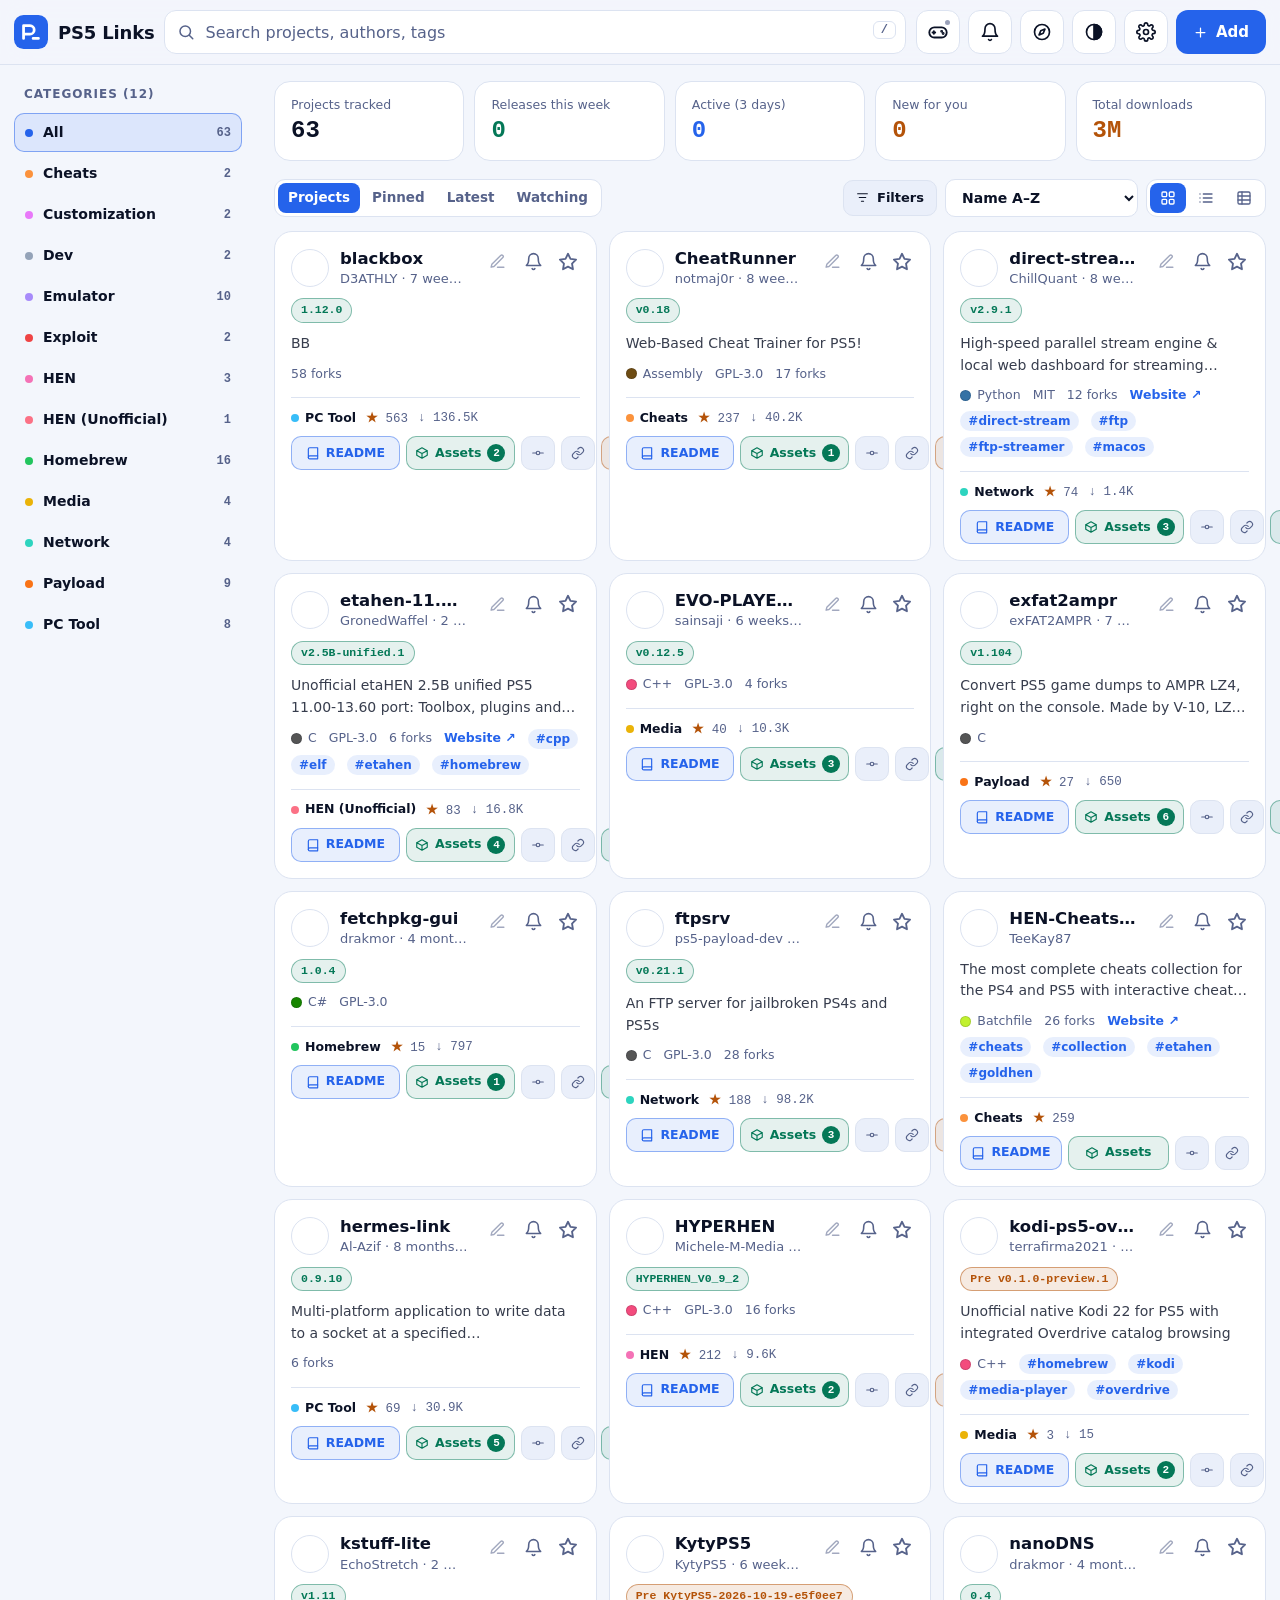
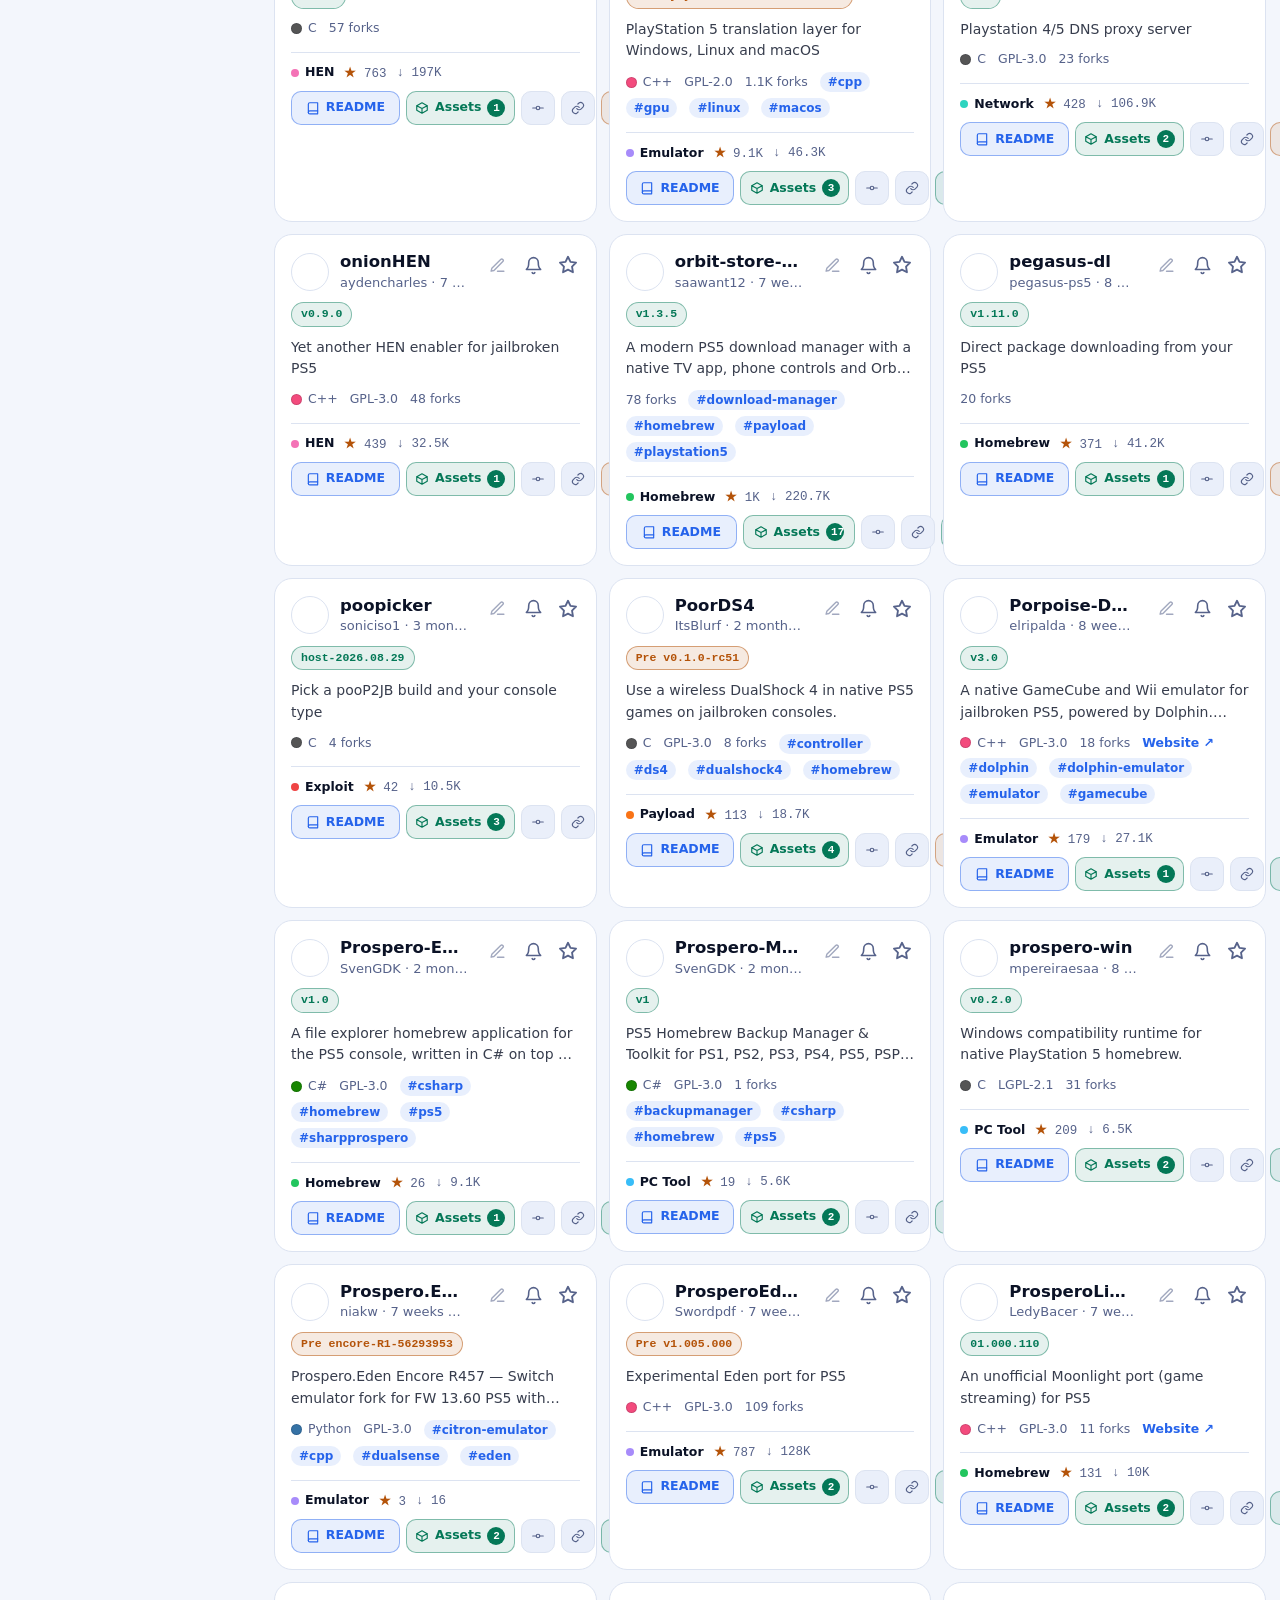
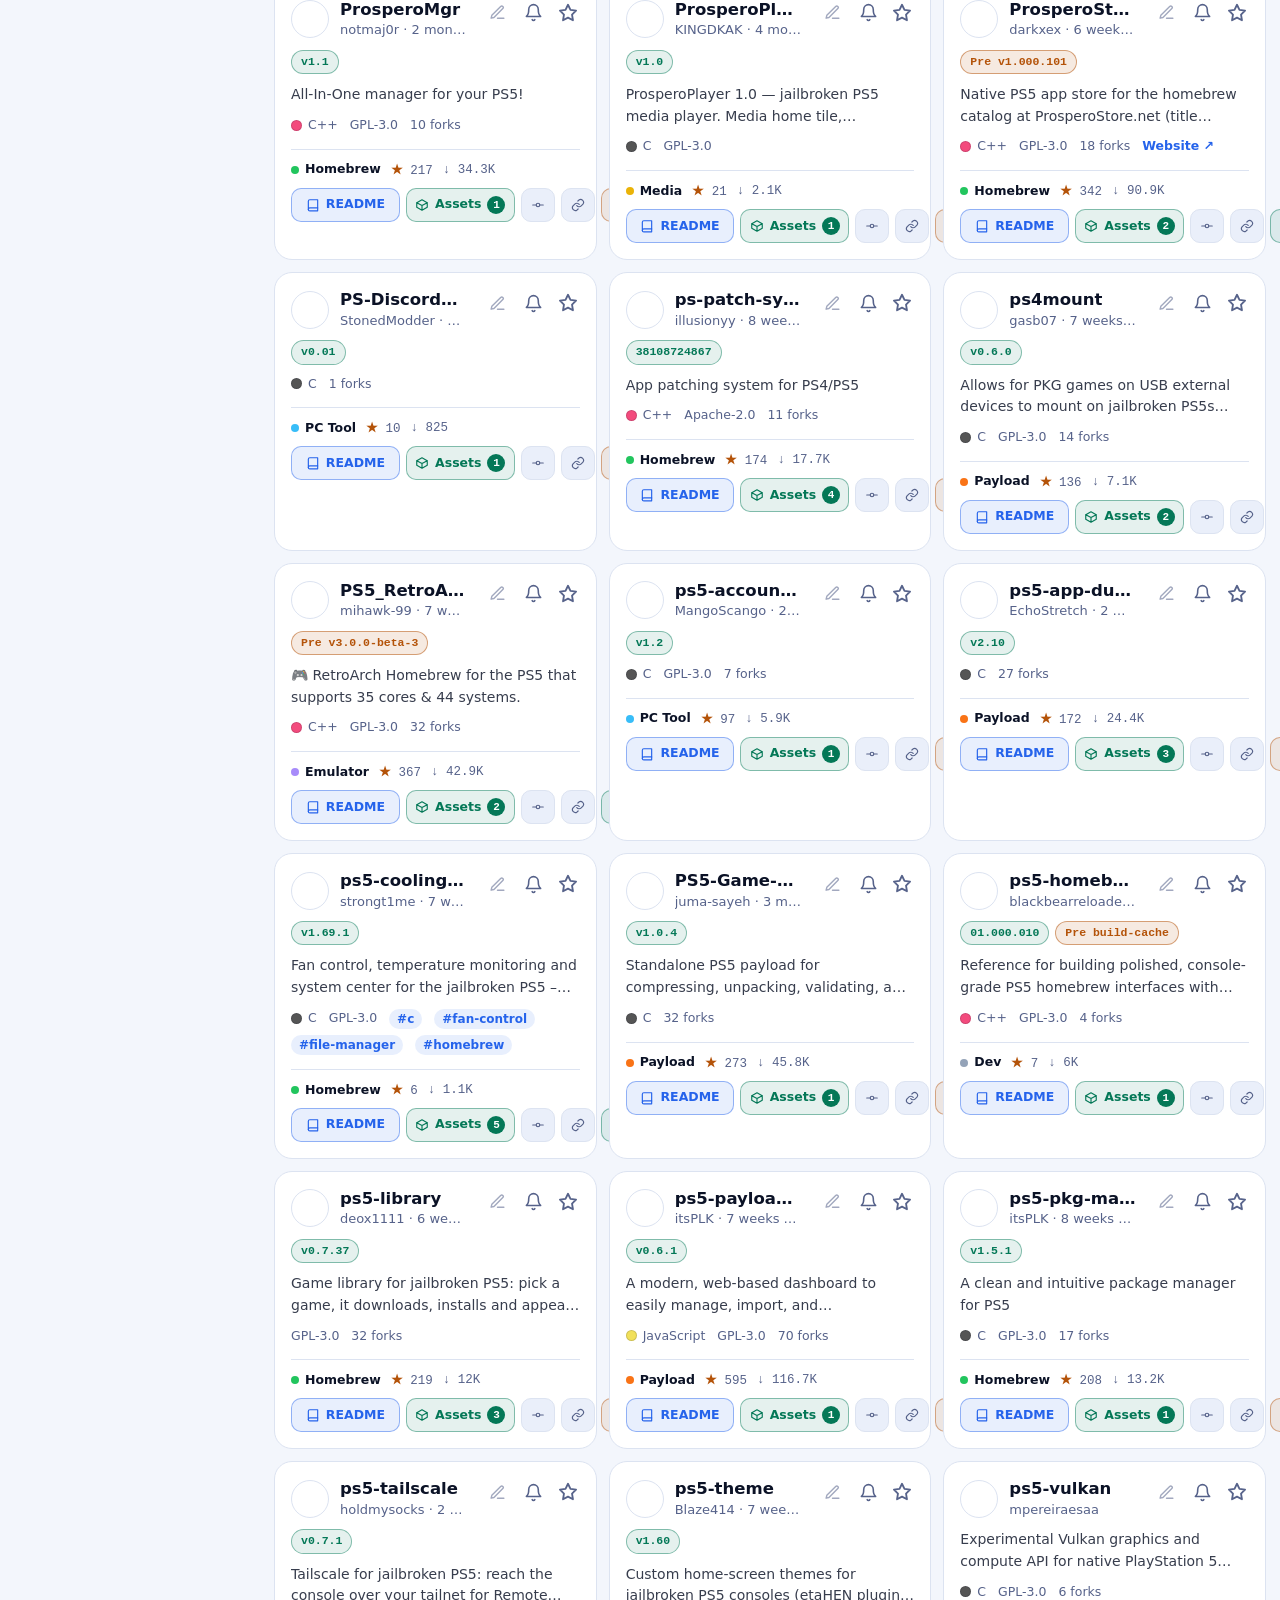
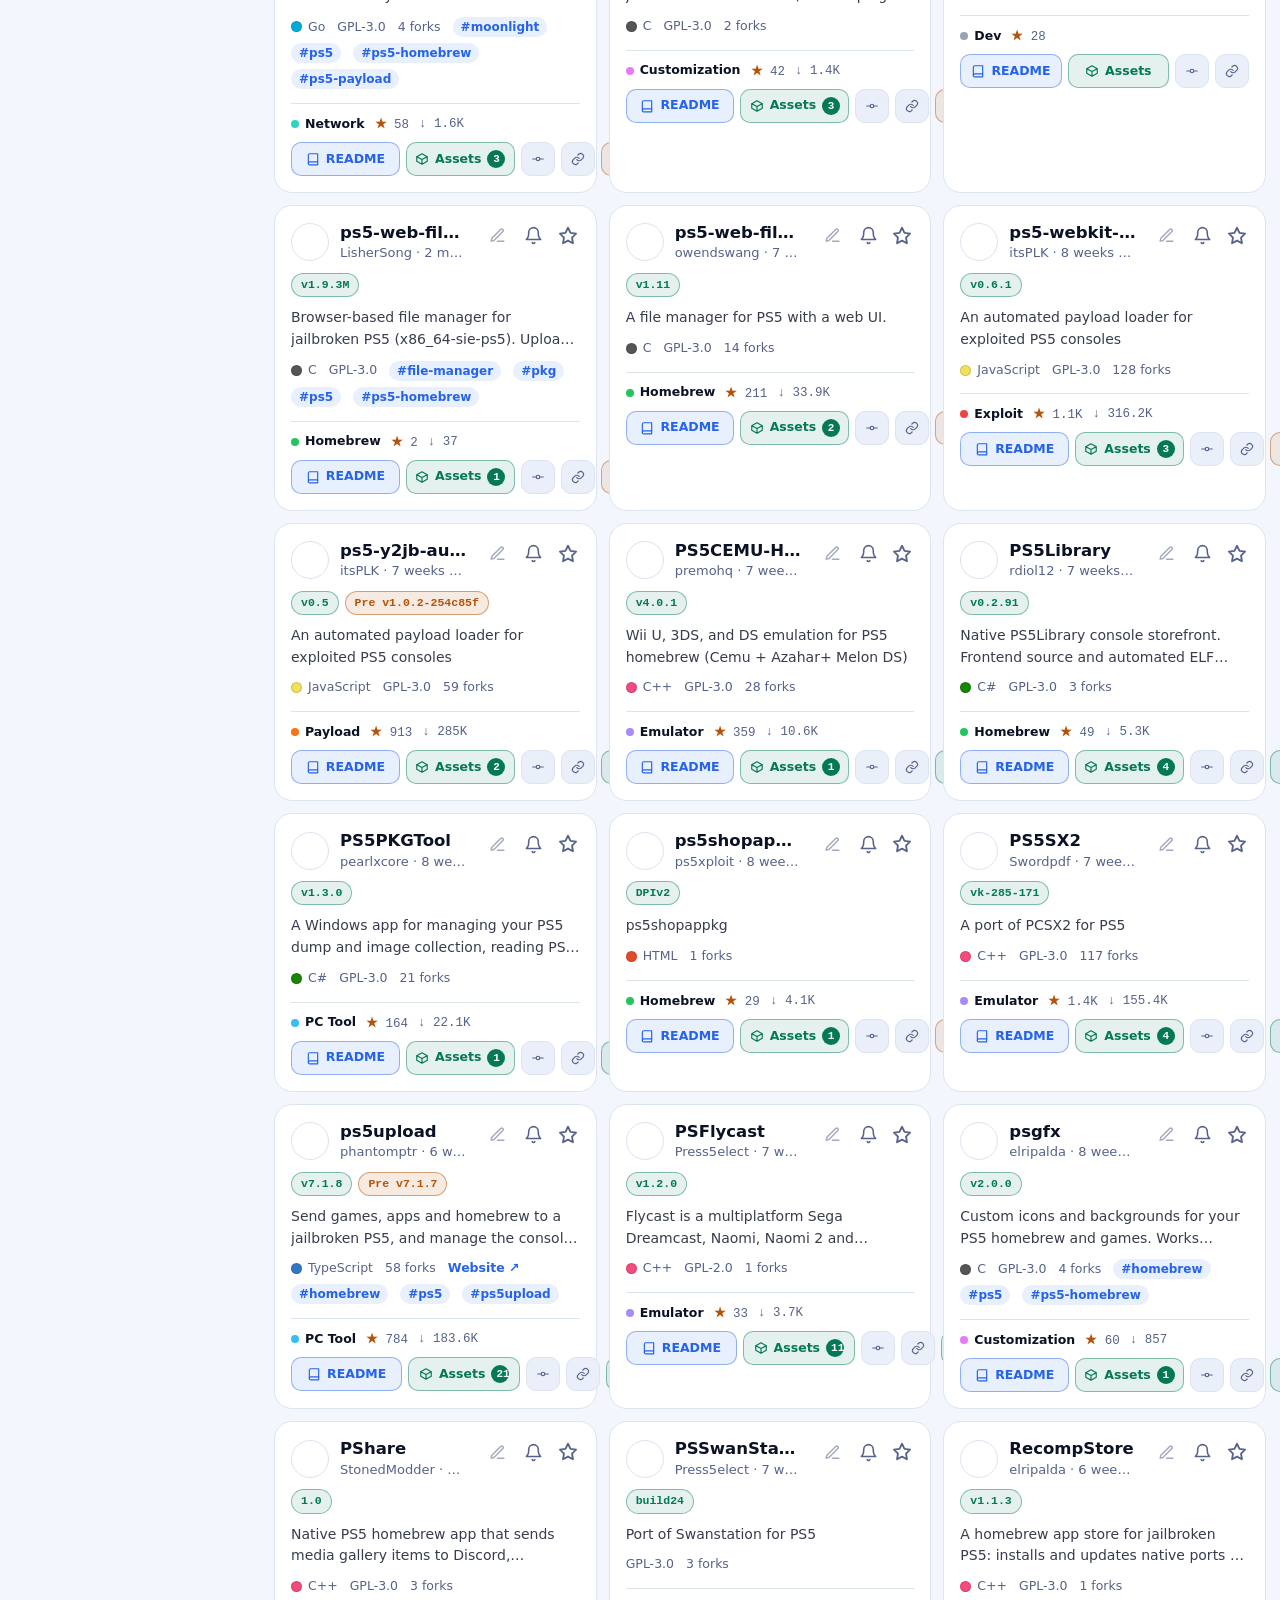
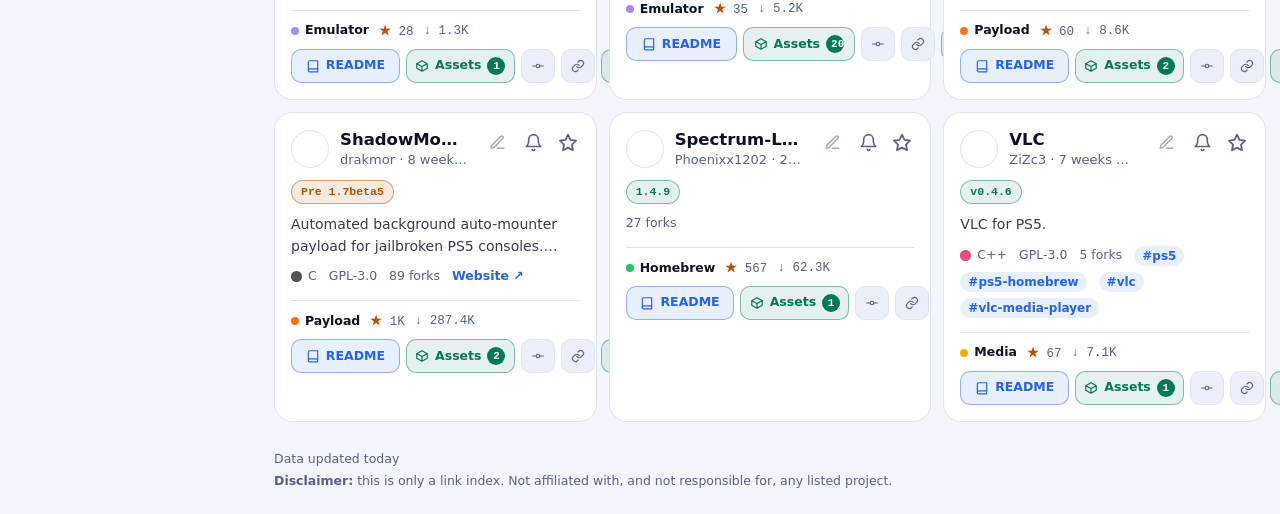
==== commit 70207bce: "Add files via upload" ====
--- a/index.html
+++ b/index.html
@@ -1,371 +1,372 @@
-<!doctype html>
-<html lang="en">
-<head>
-<meta charset="utf-8">
-<meta name="viewport" content="width=device-width, initial-scale=1, viewport-fit=cover">
-<meta name="theme-color" content="#050a18" media="(prefers-color-scheme: dark)">
-<meta name="theme-color" content="#f3f6fc" media="(prefers-color-scheme: light)">
-<meta name="description" content="PS5 Links — a curated index of PS5 homebrew, payloads and tools with live release tracking.">
-<title>PS5 Links</title>
-<!-- Apply saved theme before CSS paints, so there is no light/dark flash -->
-<script>try{const t=JSON.parse(localStorage.getItem("ps5l.theme"));if(t==="dark"||t==="light")document.documentElement.dataset.theme=t}catch{}</script>
-<meta name="mobile-web-app-capable" content="yes">
-<meta name="apple-mobile-web-app-capable" content="yes">
-<meta name="apple-mobile-web-app-status-bar-style" content="black-translucent">
-<meta name="apple-mobile-web-app-title" content="PS5 Links">
-<link rel="manifest" href="manifest.webmanifest">
-<link rel="icon" href="data:image/svg+xml,%3Csvg xmlns='http://www.w3.org/2000/svg' viewBox='0 0 32 32'%3E%3Crect width='32' height='32' rx='8' fill='%234f8dff'/%3E%3Cpath d='M9 22V10h6a4 4 0 0 1 0 8h-6M18 22h5' stroke='%23fff' stroke-width='2.6' fill='none' stroke-linecap='round' stroke-linejoin='round'/%3E%3C/svg%3E">
-<link rel="apple-touch-icon" href="data:image/svg+xml,%3Csvg xmlns='http://www.w3.org/2000/svg' viewBox='0 0 32 32'%3E%3Crect width='32' height='32' rx='8' fill='%234f8dff'/%3E%3Cpath d='M9 22V10h6a4 4 0 0 1 0 8h-6M18 22h5' stroke='%23fff' stroke-width='2.6' fill='none' stroke-linecap='round' stroke-linejoin='round'/%3E%3C/svg%3E">
-<link rel="stylesheet" href="style.css?v=11">
-<base target="_blank">
-</head>
-<body>
-
-<!-- ========== Top bar ========== -->
-<header class="top">
-  <div class="wrap topbar">
-    <a class="brand" href="./" target="_self" aria-label="PS5 Links home">
-      <svg class="logo" viewBox="0 0 32 32" aria-hidden="true"><rect width="32" height="32" rx="9" fill="var(--accent)" stroke="none"/><path d="M9 22V10h6a4 4 0 0 1 0 8H9M18 22h5" stroke="#fff" stroke-width="2.6"/></svg>
-      <span class="brand-name">PS5 Links</span>
-    </a>
-    <label class="search"><svg viewBox="0 0 24 24"><circle cx="11" cy="11" r="7"/><path d="m21 21-4.3-4.3"/></svg>
-      <input id="q" type="search" data-i18n-ph="searchPh" placeholder="Search projects, authors, tags" aria-label="Search" enterkeyhint="search" autocomplete="off">
-      <kbd class="kbd">/</kbd>
-    </label>
-    <div class="top-acts">
-      <!-- PS5 Remote (ps5.js): the dot is green when websrv on the PS5 answers -->
-      <button class="ibtn" id="open-ps5" data-i18n-al="ps5Title" aria-label="Connect to PS5"><svg viewBox="0 0 24 24"><rect x="2.5" y="7" width="19" height="11" rx="5.5"/><path d="M7.5 11v3M6 12.5h3"/><circle cx="16" cy="11.3" r=".6" fill="currentColor"/><circle cx="17.6" cy="13.6" r=".6" fill="currentColor"/></svg><span class="ps5-dot" id="ps5-dot"></span></button>
-      <button class="ibtn" id="bell" data-i18n-al="whatsNew" aria-label="What's new"><svg viewBox="0 0 24 24"><path d="M6 8a6 6 0 1 1 12 0c0 7 3 9 3 9H3s3-2 3-9M10.3 21a1.9 1.9 0 0 0 3.4 0"/></svg><span class="dot-count" id="bell-n" hidden></span></button>
-      <a class="ibtn" href="discover.html" title="Discover" aria-label="Discover" style="display:inline-grid;place-items:center"><svg viewBox="0 0 24 24" aria-hidden="true"><circle cx="12" cy="12" r="9"/><path d="M15.5 8.5l-2 5-5 2 2-5z"/></svg></a>
-      <button class="ibtn" id="theme" data-i18n-al="theme" aria-label="Theme"></button>
-      <button class="ibtn" id="open-settings" data-i18n-al="settings" aria-label="Settings"><svg viewBox="0 0 24 24"><circle cx="12" cy="12" r="3"/><path d="M19.4 15a1.7 1.7 0 0 0 .3 1.8l.1.1a2 2 0 1 1-2.8 2.8l-.1-.1a1.7 1.7 0 0 0-1.8-.3 1.7 1.7 0 0 0-1 1.5V21a2 2 0 1 1-4 0v-.1a1.7 1.7 0 0 0-1.1-1.5 1.7 1.7 0 0 0-1.8.3l-.1.1a2 2 0 1 1-2.8-2.8l.1-.1a1.7 1.7 0 0 0 .3-1.8 1.7 1.7 0 0 0-1.5-1H3a2 2 0 1 1 0-4h.1a1.7 1.7 0 0 0 1.5-1.1 1.7 1.7 0 0 0-.3-1.8l-.1-.1a2 2 0 1 1 2.8-2.8l.1.1a1.7 1.7 0 0 0 1.8.3H9a1.7 1.7 0 0 0 1-1.5V3a2 2 0 1 1 4 0v.1a1.7 1.7 0 0 0 1 1.5 1.7 1.7 0 0 0 1.8-.3l.1-.1a2 2 0 1 1 2.8 2.8l-.1.1a1.7 1.7 0 0 0-.3 1.8V9a1.7 1.7 0 0 0 1.5 1H21a2 2 0 1 1 0 4h-.1a1.7 1.7 0 0 0-1.5 1z"/></svg></button>
-      <button class="btn primary add-btn" id="open-add"><svg viewBox="0 0 24 24"><path d="M12 5v14M5 12h14"/></svg><span data-i18n="add">Add</span></button>
-    </div>
-  </div>
-  <!-- Category chips: shown on phones/tablets; the sidebar replaces them on wide screens -->
-  <div class="wrap chips" id="chips" role="toolbar" aria-label="Categories"></div>
-</header>
-
-<div class="wrap layout">
-  <!-- ========== Sidebar (desktop only) ========== -->
-  <aside class="side" aria-label="Categories">
-    <p class="side-h"><span data-i18n="categories">Categories</span> <span id="cat-n"></span></p>
-    <div id="side-cats" class="side-cats"></div>
-  </aside>
-
-  <main>
-    <!-- Stats strip -->
-    <section class="stats" id="stats" aria-label="Overview"></section>
-
-    <!-- Toolbar: tabs (desktop), title, sort, view mode -->
-    <div class="meta">
-      <div class="seg tabs-inline" role="tablist" aria-label="Sections">
-        <button data-tab="projects" data-i18n="projects">Projects</button>
-        <button data-tab="pinned"><span data-i18n="pinned">Pinned</span> <span class="seg-n" id="pc2"></span></button>
-        <button data-tab="latest"><span data-i18n="latest">Latest</span> <span class="seg-n warn" id="lc2"></span></button>
-        <button data-tab="watch"><span data-i18n="watch">Watching</span> <span class="seg-n warn" id="wc2"></span></button>
-      </div>
-      <h1 class="title" id="title">PS5 Links</h1>
-      <div class="meta-r">
-        <button class="btn small" id="seen" hidden data-i18n="markSeen">Mark all seen</button>
-        <button class="btn small" id="filter-btn" aria-expanded="false" aria-controls="filterbar" data-i18n-al="filters" aria-label="Filters"><svg viewBox="0 0 24 24"><path d="M3 5h18M6 12h12M10 19h4"/></svg><span data-i18n="filters">Filters</span><span class="act-n" id="filter-n" hidden></span></button>
-        <select id="sort" aria-label="Sort">
-          <option value="relevance" data-i18n="sRelevance">Best match</option>
-          <option value="name" data-i18n="sName">Name A–Z</option>
-          <option value="stars" data-i18n="sStars">Most starred</option>
-          <option value="release" data-i18n="sRelease">Latest release</option>
-          <option value="updated" data-i18n="sUpdated">Recently updated</option>
-          <option value="downloads" data-i18n="sDownloads">Most downloaded</option>
-          <option value="category" data-i18n="sCategory">Group by category</option>
-        </select>
-        <div class="seg view" role="group" aria-label="View">
-          <button data-view="grid" aria-label="Grid"><svg viewBox="0 0 24 24"><rect x="3" y="3" width="7" height="7" rx="1.5"/><rect x="14" y="3" width="7" height="7" rx="1.5"/><rect x="3" y="14" width="7" height="7" rx="1.5"/><rect x="14" y="14" width="7" height="7" rx="1.5"/></svg></button>
-          <button data-view="list" aria-label="List"><svg viewBox="0 0 24 24"><path d="M8 6h13M8 12h13M8 18h13M3 6h.01M3 12h.01M3 18h.01"/></svg></button>
-          <button data-view="table" aria-label="Table"><svg viewBox="0 0 24 24"><rect x="3" y="3" width="18" height="18" rx="2"/><path d="M3 9h18M3 15h18M9 3v18"/></svg></button>
-        </div>
-      </div>
-    </div>
-    <p class="sr" id="count" aria-live="polite"></p>
-
-    <!-- Extra filters (collapsible). Values are remembered per device. -->
-    <section class="filters" id="filterbar" hidden aria-label="Filters">
-      <label class="fld"><span data-i18n="fLang">Language</span><select class="field" id="f-lang"></select></label>
-      <label class="fld"><span data-i18n="fLicense">License</span><select class="field" id="f-lic"></select></label>
-      <label class="fld"><span data-i18n="fStars">Minimum stars</span><select class="field" id="f-stars">
-        <option value="">—</option><option value="10">10+</option><option value="50">50+</option>
-        <option value="100">100+</option><option value="500">500+</option><option value="1000">1000+</option></select></label>
-      <label class="fld"><span data-i18n="fUpdated">Last push</span><select class="field" id="f-updated">
-        <option value="" data-i18n="any">—</option><option value="7" data-i18n="days7">7 days</option>
-        <option value="30" data-i18n="days30">30 days</option><option value="90" data-i18n="days90">90 days</option>
-        <option value="365" data-i18n="year1">1 year</option></select></label>
-      <label class="check"><input type="checkbox" id="f-elf"> <span data-i18n="fHasElf">Has .elf payload</span></label>
-      <label class="check"><input type="checkbox" id="f-arch"> <span data-i18n="fHideArch">Hide archived</span></label>
-      <button class="btn small" id="f-clear" data-i18n="clearFilters">Clear filters</button>
-    </section>
-
-    <section id="rows" class="cards grid">
-      <div class="card skel"></div><div class="card skel"></div><div class="card skel"></div>
-    </section>
-
-    <footer>
-      <p id="updated-at"></p>
-      <p><strong data-i18n="disclaimerH">Disclaimer:</strong> <span data-i18n="disclaimer">this is only a link index. Not affiliated with, and not responsible for, any listed project.</span></p>
-    </footer>
-  </main>
-</div>
-
-<!-- ========== Bottom tabs (phones) ========== -->
-<nav class="tabs" aria-label="Sections"><div class="wrap">
-  <button class="tab" data-tab="projects"><svg viewBox="0 0 24 24"><rect x="3" y="3" width="7" height="7" rx="2"/><rect x="14" y="3" width="7" height="7" rx="2"/><rect x="3" y="14" width="7" height="7" rx="2"/><rect x="14" y="14" width="7" height="7" rx="2"/></svg><span data-i18n="projects">Projects</span></button>
-  <button class="tab" data-tab="pinned"><svg viewBox="0 0 24 24"><path d="m12 3 2.7 5.6 6.1.9-4.4 4.3 1 6.1L12 17l-5.4 2.9 1-6.1L3.2 9.5l6.1-.9z"/></svg><span data-i18n="pinned">Pinned</span><span class="count" id="pc" hidden></span></button>
-  <button class="tab" data-tab="latest"><svg viewBox="0 0 24 24"><circle cx="12" cy="12" r="9"/><path d="M12 7v5l3 2"/></svg><span data-i18n="latest">Latest</span><span class="count" id="lc" hidden></span></button>
-  <button class="tab" data-tab="watch"><svg viewBox="0 0 24 24"><path d="M6 8a6 6 0 1 1 12 0c0 7 3 9 3 9H3s3-2 3-9M10.3 21a1.9 1.9 0 0 0 3.4 0"/></svg><span data-i18n="watch">Watching</span><span class="count" id="wc" hidden></span></button>
-  <a class="tab" href="offline.html" target="_self"><svg viewBox="0 0 24 24"><path d="M3 7h18v4H3zM5 11v9h14v-9M10 15h4"/></svg><span data-i18n="offline">Offline</span></a>
-</div></nav>
-
-<!-- ========== Add / Edit dialog ========== -->
-<dialog id="add"><div class="sheet">
-  <div class="sheet-head"><h2 id="dlg-title" data-i18n="addTitle">Add a project</h2>
-    <button class="ibtn small" data-close aria-label="Close"><svg viewBox="0 0 24 24"><path d="M18 6 6 18M6 6l12 12"/></svg></button></div>
-  <label class="fld"><span data-i18n="fRepo">GitHub link</span>
-    <input id="repo" type="text" inputmode="url" autocapitalize="off" autocomplete="off" spellcheck="false" placeholder="github.com/owner/name"></label>
-  <label class="fld"><span data-i18n="fName">Display name</span>
-    <input id="f-name" type="text" autocomplete="off" maxlength="80" data-i18n-ph="fNamePh" placeholder="Leave empty to use the GitHub name"></label>
-  <label class="fld"><span data-i18n="fDesc">Description</span>
-    <textarea id="f-desc" rows="3" maxlength="400" data-i18n-ph="fDescPh" placeholder="Leave empty to use the GitHub description"></textarea></label>
-  <label class="fld"><span data-i18n="fCat">Category</span>
-    <select class="field" id="add-cat"></select></label>
-  <p class="msg" id="msg" aria-live="polite"></p>
-  <button class="btn primary" id="do-add" data-i18n="addMine">Add to my list</button>
-  <button class="btn" id="do-share" data-i18n="addShared">Submit to the shared list</button>
-  <button class="btn danger" id="do-revert" hidden data-i18n="revert">Restore original</button>
-  <p class="hint" data-i18n="addHint">My list checks GitHub live and is saved on this device only.</p>
-</div></dialog>
-
-<!-- ========== Settings dialog ========== -->
-<dialog id="settings"><div class="sheet">
-  <div class="sheet-head"><h2 data-i18n="settings">Settings</h2>
-    <button class="ibtn small" data-close aria-label="Close"><svg viewBox="0 0 24 24"><path d="M18 6 6 18M6 6l12 12"/></svg></button></div>
-  <p class="set-h" data-i18n="language">Language</p>
-  <div class="seg wide" id="set-lang"><button data-lang="en">English</button><button data-lang="th">ไทย</button></div>
-  <p class="set-h" data-i18n="theme">Theme</p>
-  <div class="seg wide" id="set-theme"><button data-th="auto" data-i18n="auto">Auto</button><button data-th="dark" data-i18n="dark">Dark</button><button data-th="light" data-i18n="light">Light</button></div>
-  <p class="set-h" data-i18n="avatars">Author avatars</p>
-  <div class="seg wide" id="set-av"><button data-av="1" data-i18n="on">On</button><button data-av="0" data-i18n="off">Off</button></div>
-  <p class="set-h" data-i18n="notifH">New-release notifications</p>
-  <div class="seg wide" id="set-notif"><button data-notif="1" data-i18n="on">On</button><button data-notif="0" data-i18n="off">Off</button></div>
-  <p class="hint" data-i18n="notifHint">Only for projects you watch. The browser asks for permission once.</p>
-  <p class="set-h" data-i18n="verifyH">Check SHA-256 before running</p>
-  <div class="seg wide" id="set-verify"><button data-verify="1" data-i18n="on">On</button><button data-verify="0" data-i18n="off">Off</button></div>
-  <p class="hint" data-i18n="verifyHint">Downloads the payload in this browser first and compares it with the hash GitHub published. Safer, but it uses more data.</p>
-  <p class="set-h" data-i18n="backup">Backup (my list + pins)</p>
-  <div class="row2">
-    <button class="btn" id="do-export" data-i18n="export">Export file</button>
-    <label class="btn"><span data-i18n="import">Import file</span><input id="do-import" type="file" accept="application/json,.json" hidden></label>
-  </div>
-  <button class="btn danger" id="do-reset" data-i18n="reset">Clear all data on this device</button>
-  <p class="hint" data-i18n="privacy">Everything is stored in your browser only. GitHub receives requests when you open README, Assets, Commits or avatars.</p>
-</div></dialog>
-
-<!-- ========== PS5 Remote dialog (ps5.js) ========== -->
-<dialog id="ps5"><div class="sheet">
-  <div class="sheet-head"><h2><span data-i18n="ps5Title">Connect to PS5</span> <span class="badge beta" data-i18n="ps5Beta">Beta</span></h2>
-    <button class="ibtn small" data-close aria-label="Close"><svg viewBox="0 0 24 24"><path d="M18 6 6 18M6 6l12 12"/></svg></button></div>
-  <div class="ps5-row">
-    <label class="fld"><span data-i18n="ps5Ip">PS5 IP address</span>
-      <input id="ps5-ip" type="text" inputmode="decimal" autocomplete="off" autocapitalize="off" spellcheck="false" placeholder="192.168.1.50"></label>
-    <label class="fld port"><span data-i18n="ps5Port">websrv port</span>
-      <input id="ps5-port" type="text" inputmode="numeric" autocomplete="off" placeholder="8080"></label>
-  </div>
-  <button class="btn primary" id="ps5-test" data-i18n="ps5Test">Save &amp; test</button>
-  <p class="msg" id="ps5-msg" aria-live="polite"></p>
-  <p class="hint ios" id="ps5-ios" hidden data-i18n="ps5Ios">iPhone / iPad: Safari blocks this page from talking to the PS5.</p>
-
-  <p class="set-h" data-i18n="ps5RunH">Run a payload</p>
-  <div class="fld"><label for="ps5-url" data-i18n="ps5RunUrl">Link to an .elf file (the PS5 downloads it)</label>
-    <div class="ps5-row"><input id="ps5-url" type="text" inputmode="url" autocomplete="off" autocapitalize="off" spellcheck="false" placeholder="https://github.com/…/payload.elf">
-      <button class="btn" id="ps5-run-url" type="button" data-i18n="ps5RunUrlBtn">Run link</button></div></div>
-  <div class="row2">
-    <label class="btn"><span data-i18n="ps5RunFile">Send an .elf from this device</span><input id="ps5-file" type="file" accept=".elf,.bin,application/octet-stream" hidden></label>
-    <button class="btn" id="ps5-browse" data-i18n="ps5Browse">Pick an .elf on the PS5</button>
-  </div>
-  <div class="fs-box" id="ps5-fs" hidden></div>
-  <input id="fs-files" type="file" multiple hidden>
-  <button class="btn" id="open-lib" data-i18n="libTitle">Payload library &amp; run queue</button>
-  <button class="btn" id="open-inst" data-i18n="v10H">Installed homebrew</button>
-
-  <!-- Upload into a folder: needs PS5Links Agent (agent/ in this repo) running on the PS5 -->
-  <p class="set-h" data-i18n="agH">Upload to a folder (PS5Links Agent)</p>
-  <div class="ps5-row three">
-    <label class="fld"><span data-i18n="agPin">PIN shown on the PS5</span>
-      <input id="ag-pin" type="text" inputmode="numeric" maxlength="6" autocomplete="off" placeholder="123456"></label>
-    <label class="fld port"><span data-i18n="agPort">Agent port</span>
-      <input id="ag-port" type="text" inputmode="numeric" autocomplete="off" placeholder="8686"></label>
-    <button class="btn" id="ag-pair" type="button" data-i18n="agPair">Pair</button>
-  </div>
-  <p class="msg" id="ag-msg" aria-live="polite"></p>
-
-  <div class="ag-direct">
-    <div class="ps5-row">
-      <label class="fld"><span data-i18n="agLdrPort">ELF Loader Port</span>
-        <select id="ag-ldr-port" class="field">
-          <option value="9021" data-i18n="agLdr9021">Port 9021 (Persistent / websrv)</option>
-          <option value="9020" data-i18n="agLdr9020">Port 9020 (Standard elfldr)</option>
-        </select></label>
-      <label class="btn primary"><span data-i18n="agRunDirect">Send &amp; run .elf directly</span><input id="ag-run-file" type="file" accept=".elf,.bin,application/octet-stream" hidden></label>
-    </div>
-  </div>
-
-  <div class="fld"><label for="ag-dest" data-i18n="agDest">Folder on the PS5</label>
-    <div class="ps5-row"><input id="ag-dest" type="text" autocomplete="off" autocapitalize="off" spellcheck="false" value="/data/homebrew">
-      <button class="btn" id="ag-browse" type="button" data-i18n="agPickDir">Choose</button></div></div>
-  <div class="fs-box" id="ag-fs" hidden></div>
-  <label class="check"><input type="checkbox" id="ag-unzip" checked> <span data-i18n="agUnzip">Extract .zip files while sending</span></label>
-  <label class="btn"><span data-i18n="agSend">Upload files to folder</span><input id="ag-files" type="file" multiple hidden></label>
-  <div class="ag-prog" id="ag-prog" hidden>
-    <progress id="ag-bar" max="1" value="0"></progress>
-    <p class="hint" id="ag-ptext"></p>
-    <button class="btn small" id="ag-cancel" type="button" data-i18n="ps5Cancel">Cancel</button>
-  </div>
-  <div class="ag-done" id="ag-done" hidden></div>
-
-  <p class="set-h" data-i18n="ps5PmH">Payload Manager catalog</p>
-  <div class="ps5-row"><code class="cat-url" id="ps5-cat"></code><button class="btn small" id="ps5-copy-cat" data-i18n="copyLink">Copy link</button></div>
-  <p class="hint" data-i18n="ps5PmHint">Add this URL as a source in Payload Manager.</p>
-
-  <p class="set-h" data-i18n="ps5Tools">Open pages on the PS5</p>
-  <div class="tools">
-    <a class="tool disabled" id="ps5-l-websrv" target="_blank" rel="noopener">websrv<small>—</small></a>
-    <a class="tool disabled" id="ps5-l-elfldr" target="_blank" rel="noopener">websrv · ELF loader<small>—</small></a>
-    <a class="tool disabled" id="ps5-l-pm" target="_blank" rel="noopener">Payload Manager<small>—</small></a>
-    <a class="tool disabled" id="ps5-l-wfm" target="_blank" rel="noopener">Web File Manager<small>—</small></a>
-  </div>
-  <p class="hint" data-i18n="ps5UploadHint">To upload into a folder, use the PS5Links Agent section above.</p>
-</div></dialog>
-
-<!-- Confirmation before running anything on the console -->
-<dialog id="runq"><div class="sheet">
-  <div class="sheet-head"><h2 data-i18n="ps5Run">Run on PS5</h2><button class="ibtn small" data-close aria-label="Close"><svg viewBox="0 0 24 24"><path d="M18 6 6 18M6 6l12 12"/></svg></button></div>
-  <p id="runq-t"></p>
-  <div id="runq-files" class="runq-list"></div>
-  <div id="runq-opt" class="runq-opt" hidden>
-    <label class="fld"><span data-i18n="runTarget">Runner engine</span>
-      <select id="runq-method" class="field">
-        <option value="agent-9021" data-i18n="runMethodAgent9021">Agent → Port 9021 (Direct)</option>
-        <option value="agent-9020" data-i18n="runMethodAgent9020">Agent → Port 9020 (Direct)</option>
-        <option value="websrv" data-i18n="runMethodWebsrv">websrv (Port 8080)</option>
-      </select></label>
-  </div>
-  <label class="check" id="runq-verify" hidden><input type="checkbox" id="runq-vf" checked> <span data-i18n="verifyRun">Check SHA-256 before running</span></label>
-  <p class="hint" id="runq-vmsg"></p>
-  <p class="hint warn" data-i18n="ps5RunWarn">Only run payloads you trust.</p>
-  <div class="row2"><button class="btn" data-close data-i18n="ps5Cancel">Cancel</button><button class="btn primary" id="runq-go" data-i18n="ps5Go">Run</button></div>
-</div></dialog>
-
-<!-- ========== Reader dialog: README / Assets / Commits ========== -->
-<dialog id="modal-reader" class="wide"><div class="sheet reader-sheet">
-  <div class="reader-head">
-    <div class="reader-tt"><h3 id="reader-title">Viewer</h3><p id="reader-sub"></p></div>
-    <div class="reader-acts">
-      <button class="ibtn small" id="reader-copy" aria-label="Copy"><svg viewBox="0 0 24 24"><rect x="9" y="9" width="13" height="13" rx="2"/><path d="M5 15H4a2 2 0 0 1-2-2V4a2 2 0 0 1 2-2h9a2 2 0 0 1 2 2v1"/></svg></button>
-      <a class="ibtn small" id="reader-ext" aria-label="Open on GitHub"><svg viewBox="0 0 24 24"><path d="M18 13v6a2 2 0 0 1-2 2H5a2 2 0 0 1-2-2V8a2 2 0 0 1 2-2h6M15 3h6v6M10 14 21 3"/></svg></a>
-      <button class="ibtn small" data-close aria-label="Close"><svg viewBox="0 0 24 24"><path d="M18 6 6 18M6 6l12 12"/></svg></button>
-    </div>
-  </div>
-  <div id="reader-body" class="reader-body">Loading…</div>
-</div></dialog>
-
-<!-- ========== File editor (ps5.js): edit .txt / .json / .cfg on the PS5 ========== -->
-<dialog id="editor" class="wide"><div class="sheet reader-sheet">
-  <div class="reader-head">
-    <div class="reader-tt"><h3 id="ed-title">file</h3><p id="ed-sub"></p></div>
-    <div class="reader-acts">
-      <button class="btn small" id="ed-format" data-i18n="edFormat">Format</button>
-      <button class="btn primary small" id="ed-save" data-i18n="edSave">Save</button>
-      <button class="ibtn small" data-close aria-label="Close"><svg viewBox="0 0 24 24"><path d="M18 6 6 18M6 6l12 12"/></svg></button>
-    </div>
-  </div>
-  <div class="ed-body">
-    <textarea id="ed-text" spellcheck="false" autocapitalize="off" autocomplete="off" aria-label="File content"></textarea>
-    <p class="msg" id="ed-msg" aria-live="polite"></p>
-  </div>
-</div></dialog>
-
-<!-- ========== Payload library + run queue (ps5.js) ========== -->
-<dialog id="library"><div class="sheet">
-  <div class="sheet-head"><h2 data-i18n="libTitle">Payload library &amp; run queue</h2>
-    <button class="ibtn small" data-close aria-label="Close"><svg viewBox="0 0 24 24"><path d="M18 6 6 18M6 6l12 12"/></svg></button></div>
-
-  <p class="set-h" data-i18n="qH">Run queue</p>
-  <div class="lib-list" id="q-list"></div>
-  <div class="ps5-row">
-    <label class="fld"><span data-i18n="qDelay">Pause between payloads (seconds)</span>
-      <input id="q-delay" type="text" inputmode="numeric" value="3" autocomplete="off"></label>
-    <button class="btn primary" id="q-run" data-i18n="qRun">Run queue</button>
-  </div>
-  <div class="row2">
-    <button class="btn small" id="q-save" data-i18n="qSave">Save as preset</button>
-    <button class="btn small" id="q-clear" data-i18n="qClear">Clear queue</button>
-  </div>
-  <div class="lib-list" id="q-presets"></div>
-  <p class="msg" id="q-msg" aria-live="polite"></p>
-
-  <p class="set-h" data-i18n="libSaved">Saved on this device</p>
-  <div class="ps5-row">
-    <label class="fld"><span data-i18n="libAddUrl">Add a payload from a link</span>
-      <input id="lib-url" type="text" inputmode="url" autocapitalize="off" spellcheck="false" placeholder="https://github.com/…/payload.elf"></label>
-    <button class="btn" id="lib-add" data-i18n="libAdd">Save</button>
-  </div>
-  <div class="lib-list" id="lib-list"></div>
-  <p class="set-h" data-i18n="histH">Recent runs</p>
-  <div class="lib-list" id="hist-list"></div>
-  <button class="btn small" id="hist-clear" data-i18n="histClear">Clear history</button>
-  <p class="hint" data-i18n="libHint">Payloads are kept in this browser only. Nothing is uploaded anywhere.</p>
-</div></dialog>
-
-<!-- ========== Install / download a release archive (ps5.js) ========== -->
-<dialog id="install"><div class="sheet">
-  <div class="sheet-head"><h2 id="in-title" data-i18n="inH">Install or download</h2>
-    <button class="ibtn small" data-close aria-label="Close"><svg viewBox="0 0 24 24"><path d="M18 6 6 18M6 6l12 12"/></svg></button></div>
-  <p class="hint" id="in-sub"></p>
-  <p class="set-h" data-i18n="inMode">Action</p>
-  <div class="seg wide" id="in-mode">
-    <button data-inmode="app" data-i18n="inModeApp">Install (extract)</button>
-    <button data-inmode="file" data-i18n="inModeFile">Save the .zip</button>
-  </div>
-  <p class="hint" id="in-hint"></p>
-  <div id="in-zips" class="runq-list"></div>
-  <label class="fld"><span data-i18n="agDest">Folder on the PS5</span>
-    <input id="in-dest" type="text" autocomplete="off" autocapitalize="off" spellcheck="false" value="/data/homebrew"></label>
-  <p class="hint" id="in-free"></p>
-  <p class="hint warn" id="in-warn" hidden></p>
-  <p class="msg" id="in-msg" aria-live="polite"></p>
-  <div class="ag-prog" id="in-prog" hidden>
-    <progress id="in-bar" max="1" value="0"></progress>
-    <p class="hint" id="in-step"></p>
-    <button class="btn small" id="in-cancel" type="button" data-i18n="ps5Cancel">Cancel</button>
-  </div>
-  <div class="ag-done" id="in-done" hidden></div>
-  <div class="row2"><button class="btn" data-close data-i18n="ps5Cancel">Cancel</button><button class="btn primary" id="in-go">Install</button></div>
-</div></dialog>
-
-<!-- ========== v10 · Installed homebrew manager (ps5.js) ========== -->
-<dialog id="installed"><div class="sheet">
-  <div class="sheet-head"><h2 data-i18n="v10H">Installed homebrew</h2>
-    <button class="ibtn small" data-close aria-label="Close"><svg viewBox="0 0 24 24"><path d="M18 6 6 18M6 6l12 12"/></svg></button></div>
-  <p class="hint" data-i18n="v10Open">Folders under the install destination on the PS5.</p>
-  <div class="row2">
-    <button class="btn small" id="inst-refresh" data-i18n="v10Refresh">Refresh</button>
-    <button class="btn small" id="inst-forget" data-i18n="v10Forget">Forget extra folders</button>
-  </div>
-  <div class="lib-list" id="inst-list"></div>
-  <p class="msg" id="inst-msg" aria-live="polite"></p>
-  <p class="hint" data-i18n="v10Hint">Deleting asks for the folder name first. It needs ps5links-agent.elf 0.2.0 or newer.</p>
-</div></dialog>
-
-<button class="totop" id="totop" aria-label="Back to top" hidden><svg viewBox="0 0 24 24"><path d="M12 19V5M5 12l7-7 7 7"/></svg></button>
-<div class="toast" id="toast" role="status" aria-live="polite"></div>
-<script src="app.js?v=11"></script>
-<script src="ps5.js?v=11"></script>
-</body>
-</html>
+<!doctype html>
+<html lang="en">
+<head>
+<meta charset="utf-8">
+<meta name="viewport" content="width=device-width, initial-scale=1, viewport-fit=cover">
+<meta name="theme-color" content="#050a18" media="(prefers-color-scheme: dark)">
+<meta name="theme-color" content="#f3f6fc" media="(prefers-color-scheme: light)">
+<meta name="description" content="PS5 Links — a curated index of PS5 homebrew, payloads and tools with live release tracking.">
+<title>PS5 Links</title>
+<!-- Apply saved theme before CSS paints, so there is no light/dark flash -->
+<script>try{const t=JSON.parse(localStorage.getItem("ps5l.theme"));if(t==="dark"||t==="light")document.documentElement.dataset.theme=t}catch{}</script>
+<meta name="mobile-web-app-capable" content="yes">
+<meta name="apple-mobile-web-app-capable" content="yes">
+<meta name="apple-mobile-web-app-status-bar-style" content="black-translucent">
+<meta name="apple-mobile-web-app-title" content="PS5 Links">
+<link rel="manifest" href="manifest.webmanifest">
+<link rel="icon" href="data:image/svg+xml,%3Csvg xmlns='http://www.w3.org/2000/svg' viewBox='0 0 32 32'%3E%3Crect width='32' height='32' rx='8' fill='%234f8dff'/%3E%3Cpath d='M9 22V10h6a4 4 0 0 1 0 8h-6M18 22h5' stroke='%23fff' stroke-width='2.6' fill='none' stroke-linecap='round' stroke-linejoin='round'/%3E%3C/svg%3E">
+<link rel="apple-touch-icon" href="data:image/svg+xml,%3Csvg xmlns='http://www.w3.org/2000/svg' viewBox='0 0 32 32'%3E%3Crect width='32' height='32' rx='8' fill='%234f8dff'/%3E%3Cpath d='M9 22V10h6a4 4 0 0 1 0 8h-6M18 22h5' stroke='%23fff' stroke-width='2.6' fill='none' stroke-linecap='round' stroke-linejoin='round'/%3E%3C/svg%3E">
+<link rel="stylesheet" href="style.css?v=11">
+<base target="_blank">
+</head>
+<body>
+
+<!-- ========== Top bar ========== -->
+<header class="top">
+  <div class="wrap topbar">
+    <a class="brand" href="./" target="_self" aria-label="PS5 Links home">
+      <svg class="logo" viewBox="0 0 32 32" aria-hidden="true"><rect width="32" height="32" rx="9" fill="var(--accent)" stroke="none"/><path d="M9 22V10h6a4 4 0 0 1 0 8H9M18 22h5" stroke="#fff" stroke-width="2.6"/></svg>
+      <span class="brand-name">PS5 Links</span>
+    </a>
+    <label class="search"><svg viewBox="0 0 24 24"><circle cx="11" cy="11" r="7"/><path d="m21 21-4.3-4.3"/></svg>
+      <input id="q" type="search" data-i18n-ph="searchPh" placeholder="Search projects, authors, tags" aria-label="Search" enterkeyhint="search" autocomplete="off">
+      <kbd class="kbd">/</kbd>
+    </label>
+    <div class="top-acts">
+      <!-- PS5 Remote (ps5.js): the dot is green when websrv on the PS5 answers -->
+      <button class="ibtn" id="open-ps5" data-i18n-al="ps5Title" aria-label="Connect to PS5"><svg viewBox="0 0 24 24"><rect x="2.5" y="7" width="19" height="11" rx="5.5"/><path d="M7.5 11v3M6 12.5h3"/><circle cx="16" cy="11.3" r=".6" fill="currentColor"/><circle cx="17.6" cy="13.6" r=".6" fill="currentColor"/></svg><span class="ps5-dot" id="ps5-dot"></span></button>
+      <button class="ibtn" id="bell" data-i18n-al="whatsNew" aria-label="What's new"><svg viewBox="0 0 24 24"><path d="M6 8a6 6 0 1 1 12 0c0 7 3 9 3 9H3s3-2 3-9M10.3 21a1.9 1.9 0 0 0 3.4 0"/></svg><span class="dot-count" id="bell-n" hidden></span></button>
+      <a class="ibtn" href="discover.html" title="Discover" aria-label="Discover" style="display:inline-grid;place-items:center"><svg viewBox="0 0 24 24" aria-hidden="true"><circle cx="12" cy="12" r="9"/><path d="M15.5 8.5l-2 5-5 2 2-5z"/></svg></a>
+      <button class="ibtn" id="theme" data-i18n-al="theme" aria-label="Theme"></button>
+      <button class="ibtn" id="open-settings" data-i18n-al="settings" aria-label="Settings"><svg viewBox="0 0 24 24"><circle cx="12" cy="12" r="3"/><path d="M19.4 15a1.7 1.7 0 0 0 .3 1.8l.1.1a2 2 0 1 1-2.8 2.8l-.1-.1a1.7 1.7 0 0 0-1.8-.3 1.7 1.7 0 0 0-1 1.5V21a2 2 0 1 1-4 0v-.1a1.7 1.7 0 0 0-1.1-1.5 1.7 1.7 0 0 0-1.8.3l-.1.1a2 2 0 1 1-2.8-2.8l.1-.1a1.7 1.7 0 0 0 .3-1.8 1.7 1.7 0 0 0-1.5-1H3a2 2 0 1 1 0-4h.1a1.7 1.7 0 0 0 1.5-1.1 1.7 1.7 0 0 0-.3-1.8l-.1-.1a2 2 0 1 1 2.8-2.8l.1.1a1.7 1.7 0 0 0 1.8.3H9a1.7 1.7 0 0 0 1-1.5V3a2 2 0 1 1 4 0v.1a1.7 1.7 0 0 0 1 1.5 1.7 1.7 0 0 0 1.8-.3l.1-.1a2 2 0 1 1 2.8 2.8l-.1.1a1.7 1.7 0 0 0-.3 1.8V9a1.7 1.7 0 0 0 1.5 1H21a2 2 0 1 1 0 4h-.1a1.7 1.7 0 0 0-1.5 1z"/></svg></button>
+      <button class="btn primary add-btn" id="open-add"><svg viewBox="0 0 24 24"><path d="M12 5v14M5 12h14"/></svg><span data-i18n="add">Add</span></button>
+    </div>
+  </div>
+  <!-- Category chips: shown on phones/tablets; the sidebar replaces them on wide screens -->
+  <div class="wrap chips" id="chips" role="toolbar" aria-label="Categories"></div>
+</header>
+
+<div class="wrap layout">
+  <!-- ========== Sidebar (desktop only) ========== -->
+  <aside class="side" aria-label="Categories">
+    <p class="side-h"><span data-i18n="categories">Categories</span> <span id="cat-n"></span></p>
+    <div id="side-cats" class="side-cats"></div>
+  </aside>
+
+  <main>
+    <!-- Stats strip -->
+    <section class="stats" id="stats" aria-label="Overview"></section>
+
+    <!-- Toolbar: tabs (desktop), title, sort, view mode -->
+    <div class="meta">
+      <div class="seg tabs-inline" role="tablist" aria-label="Sections">
+        <button data-tab="projects" data-i18n="projects">Projects</button>
+        <button data-tab="pinned"><span data-i18n="pinned">Pinned</span> <span class="seg-n" id="pc2"></span></button>
+        <button data-tab="latest"><span data-i18n="latest">Latest</span> <span class="seg-n warn" id="lc2"></span></button>
+        <button data-tab="watch"><span data-i18n="watch">Watching</span> <span class="seg-n warn" id="wc2"></span></button>
+      </div>
+      <h1 class="title" id="title">PS5 Links</h1>
+      <div class="meta-r">
+        <button class="btn small" id="seen" hidden data-i18n="markSeen">Mark all seen</button>
+        <button class="btn small" id="filter-btn" aria-expanded="false" aria-controls="filterbar" data-i18n-al="filters" aria-label="Filters"><svg viewBox="0 0 24 24"><path d="M3 5h18M6 12h12M10 19h4"/></svg><span data-i18n="filters">Filters</span><span class="act-n" id="filter-n" hidden></span></button>
+        <select id="sort" aria-label="Sort">
+          <option value="relevance" data-i18n="sRelevance">Best match</option>
+          <option value="name" data-i18n="sName">Name A–Z</option>
+          <option value="stars" data-i18n="sStars">Most starred</option>
+          <option value="release" data-i18n="sRelease">Latest release</option>
+          <option value="updated" data-i18n="sUpdated">Recently updated</option>
+          <option value="downloads" data-i18n="sDownloads">Most downloaded</option>
+          <option value="category" data-i18n="sCategory">Group by category</option>
+        </select>
+        <div class="seg view" role="group" aria-label="View">
+          <button data-view="grid" aria-label="Grid"><svg viewBox="0 0 24 24"><rect x="3" y="3" width="7" height="7" rx="1.5"/><rect x="14" y="3" width="7" height="7" rx="1.5"/><rect x="3" y="14" width="7" height="7" rx="1.5"/><rect x="14" y="14" width="7" height="7" rx="1.5"/></svg></button>
+          <button data-view="list" aria-label="List"><svg viewBox="0 0 24 24"><path d="M8 6h13M8 12h13M8 18h13M3 6h.01M3 12h.01M3 18h.01"/></svg></button>
+          <button data-view="table" aria-label="Table"><svg viewBox="0 0 24 24"><rect x="3" y="3" width="18" height="18" rx="2"/><path d="M3 9h18M3 15h18M9 3v18"/></svg></button>
+        </div>
+      </div>
+    </div>
+    <p class="sr" id="count" aria-live="polite"></p>
+
+    <!-- Extra filters (collapsible). Values are remembered per device. -->
+    <section class="filters" id="filterbar" hidden aria-label="Filters">
+      <label class="fld"><span data-i18n="fLang">Language</span><select class="field" id="f-lang"></select></label>
+      <label class="fld"><span data-i18n="fLicense">License</span><select class="field" id="f-lic"></select></label>
+      <label class="fld"><span data-i18n="fStars">Minimum stars</span><select class="field" id="f-stars">
+        <option value="">—</option><option value="10">10+</option><option value="50">50+</option>
+        <option value="100">100+</option><option value="500">500+</option><option value="1000">1000+</option></select></label>
+      <label class="fld"><span data-i18n="fUpdated">Last push</span><select class="field" id="f-updated">
+        <option value="" data-i18n="any">—</option><option value="7" data-i18n="days7">7 days</option>
+        <option value="30" data-i18n="days30">30 days</option><option value="90" data-i18n="days90">90 days</option>
+        <option value="365" data-i18n="year1">1 year</option></select></label>
+      <label class="check"><input type="checkbox" id="f-elf"> <span data-i18n="fHasElf">Has .elf payload</span></label>
+      <label class="check"><input type="checkbox" id="f-arch"> <span data-i18n="fHideArch">Hide archived</span></label>
+      <button class="btn small" id="f-clear" data-i18n="clearFilters">Clear filters</button>
+    </section>
+
+    <section id="rows" class="cards grid">
+      <div class="card skel"></div><div class="card skel"></div><div class="card skel"></div>
+    </section>
+
+    <footer>
+      <p id="updated-at"></p>
+      <p><strong data-i18n="disclaimerH">Disclaimer:</strong> <span data-i18n="disclaimer">this is only a link index. Not affiliated with, and not responsible for, any listed project.</span></p>
+    </footer>
+  </main>
+</div>
+
+<!-- ========== Bottom tabs (phones) ========== -->
+<nav class="tabs" aria-label="Sections"><div class="wrap">
+  <button class="tab" data-tab="projects"><svg viewBox="0 0 24 24"><rect x="3" y="3" width="7" height="7" rx="2"/><rect x="14" y="3" width="7" height="7" rx="2"/><rect x="3" y="14" width="7" height="7" rx="2"/><rect x="14" y="14" width="7" height="7" rx="2"/></svg><span data-i18n="projects">Projects</span></button>
+  <button class="tab" data-tab="pinned"><svg viewBox="0 0 24 24"><path d="m12 3 2.7 5.6 6.1.9-4.4 4.3 1 6.1L12 17l-5.4 2.9 1-6.1L3.2 9.5l6.1-.9z"/></svg><span data-i18n="pinned">Pinned</span><span class="count" id="pc" hidden></span></button>
+  <button class="tab" data-tab="latest"><svg viewBox="0 0 24 24"><circle cx="12" cy="12" r="9"/><path d="M12 7v5l3 2"/></svg><span data-i18n="latest">Latest</span><span class="count" id="lc" hidden></span></button>
+  <button class="tab" data-tab="watch"><svg viewBox="0 0 24 24"><path d="M6 8a6 6 0 1 1 12 0c0 7 3 9 3 9H3s3-2 3-9M10.3 21a1.9 1.9 0 0 0 3.4 0"/></svg><span data-i18n="watch">Watching</span><span class="count" id="wc" hidden></span></button>
+  <a class="tab" href="offline.html" target="_self"><svg viewBox="0 0 24 24"><path d="M3 7h18v4H3zM5 11v9h14v-9M10 15h4"/></svg><span data-i18n="offline">Offline</span></a>
+</div></nav>
+
+<!-- ========== Add / Edit dialog ========== -->
+<dialog id="add"><div class="sheet">
+  <div class="sheet-head"><h2 id="dlg-title" data-i18n="addTitle">Add a project</h2>
+    <button class="ibtn small" data-close aria-label="Close"><svg viewBox="0 0 24 24"><path d="M18 6 6 18M6 6l12 12"/></svg></button></div>
+  <label class="fld"><span data-i18n="fRepo">GitHub link</span>
+    <input id="repo" type="text" inputmode="url" autocapitalize="off" autocomplete="off" spellcheck="false" placeholder="github.com/owner/name"></label>
+  <label class="fld"><span data-i18n="fName">Display name</span>
+    <input id="f-name" type="text" autocomplete="off" maxlength="80" data-i18n-ph="fNamePh" placeholder="Leave empty to use the GitHub name"></label>
+  <label class="fld"><span data-i18n="fDesc">Description</span>
+    <textarea id="f-desc" rows="3" maxlength="400" data-i18n-ph="fDescPh" placeholder="Leave empty to use the GitHub description"></textarea></label>
+  <label class="fld"><span data-i18n="fCat">Category</span>
+    <select class="field" id="add-cat"></select></label>
+  <p class="msg" id="msg" aria-live="polite"></p>
+  <button class="btn primary" id="do-add" data-i18n="addMine">Add to my list</button>
+  <button class="btn" id="do-share" data-i18n="addShared">Submit to the shared list</button>
+  <button class="btn danger" id="do-revert" hidden data-i18n="revert">Restore original</button>
+  <p class="hint" data-i18n="addHint">My list checks GitHub live and is saved on this device only.</p>
+</div></dialog>
+
+<!-- ========== Settings dialog ========== -->
+<dialog id="settings"><div class="sheet">
+  <div class="sheet-head"><h2 data-i18n="settings">Settings</h2>
+    <button class="ibtn small" data-close aria-label="Close"><svg viewBox="0 0 24 24"><path d="M18 6 6 18M6 6l12 12"/></svg></button></div>
+  <p class="set-h" data-i18n="language">Language</p>
+  <div class="seg wide" id="set-lang"><button data-lang="en">English</button><button data-lang="th">ไทย</button></div>
+  <p class="set-h" data-i18n="theme">Theme</p>
+  <div class="seg wide" id="set-theme"><button data-th="auto" data-i18n="auto">Auto</button><button data-th="dark" data-i18n="dark">Dark</button><button data-th="light" data-i18n="light">Light</button></div>
+  <p class="set-h" data-i18n="avatars">Author avatars</p>
+  <div class="seg wide" id="set-av"><button data-av="1" data-i18n="on">On</button><button data-av="0" data-i18n="off">Off</button></div>
+  <p class="set-h" data-i18n="notifH">New-release notifications</p>
+  <div class="seg wide" id="set-notif"><button data-notif="1" data-i18n="on">On</button><button data-notif="0" data-i18n="off">Off</button></div>
+  <p class="hint" data-i18n="notifHint">Only for projects you watch. The browser asks for permission once.</p>
+  <p class="set-h" data-i18n="verifyH">Check SHA-256 before running</p>
+  <div class="seg wide" id="set-verify"><button data-verify="1" data-i18n="on">On</button><button data-verify="0" data-i18n="off">Off</button></div>
+  <p class="hint" data-i18n="verifyHint">Downloads the payload in this browser first and compares it with the hash GitHub published. Safer, but it uses more data.</p>
+  <p class="set-h" data-i18n="backup">Backup (my list + pins)</p>
+  <div class="row2">
+    <button class="btn" id="do-export" data-i18n="export">Export file</button>
+    <label class="btn"><span data-i18n="import">Import file</span><input id="do-import" type="file" accept="application/json,.json" hidden></label>
+  </div>
+  <button class="btn danger" id="do-reset" data-i18n="reset">Clear all data on this device</button>
+  <p class="hint" data-i18n="privacy">Everything is stored in your browser only. GitHub receives requests when you open README, Assets, Commits or avatars.</p>
+</div></dialog>
+
+<!-- ========== PS5 Remote dialog (ps5.js) ========== -->
+<dialog id="ps5"><div class="sheet">
+  <div class="sheet-head"><h2><span data-i18n="ps5Title">Connect to PS5</span> <span class="badge beta" data-i18n="ps5Beta">Beta</span></h2>
+    <button class="ibtn small" data-close aria-label="Close"><svg viewBox="0 0 24 24"><path d="M18 6 6 18M6 6l12 12"/></svg></button></div>
+  <div class="ps5-row">
+    <label class="fld"><span data-i18n="ps5Ip">PS5 IP address</span>
+      <input id="ps5-ip" type="text" inputmode="decimal" autocomplete="off" autocapitalize="off" spellcheck="false" placeholder="192.168.1.50"></label>
+    <label class="fld port"><span data-i18n="ps5Port">websrv port</span>
+      <input id="ps5-port" type="text" inputmode="numeric" autocomplete="off" placeholder="8080"></label>
+  </div>
+  <button class="btn primary" id="ps5-test" data-i18n="ps5Test">Save &amp; test</button>
+  <p class="msg" id="ps5-msg" aria-live="polite"></p>
+  <p class="hint ios" id="ps5-ios" hidden data-i18n="ps5Ios">iPhone / iPad: Safari blocks this page from talking to the PS5.</p>
+
+  <p class="set-h" data-i18n="ps5RunH">Run a payload</p>
+  <div class="fld"><label for="ps5-url" data-i18n="ps5RunUrl">Link to an .elf file (the PS5 downloads it)</label>
+    <div class="ps5-row"><input id="ps5-url" type="text" inputmode="url" autocomplete="off" autocapitalize="off" spellcheck="false" placeholder="https://github.com/…/payload.elf">
+      <button class="btn" id="ps5-run-url" type="button" data-i18n="ps5RunUrlBtn">Run link</button></div></div>
+  <div class="row2">
+    <label class="btn"><span data-i18n="ps5RunFile">Send an .elf from this device</span><input id="ps5-file" type="file" accept=".elf,.bin,application/octet-stream" hidden></label>
+    <button class="btn" id="ps5-browse" data-i18n="ps5Browse">Pick an .elf on the PS5</button>
+  </div>
+  <div class="fs-box" id="ps5-fs" hidden></div>
+  <input id="fs-files" type="file" multiple hidden>
+  <button class="btn" id="open-lib" data-i18n="libTitle">Payload library &amp; run queue</button>
+  <button class="btn" id="open-inst" data-i18n="v10H">Installed homebrew</button>
+
+  <!-- Upload into a folder: needs PS5Links Agent (agent/ in this repo) running on the PS5 -->
+  <p class="set-h" data-i18n="agH">Upload to a folder (PS5Links Agent)</p>
+  <div class="ps5-row three">
+    <label class="fld"><span data-i18n="agPin">PIN shown on the PS5</span>
+      <input id="ag-pin" type="text" inputmode="numeric" maxlength="6" autocomplete="off" placeholder="123456"></label>
+    <label class="fld port"><span data-i18n="agPort">Agent port</span>
+      <input id="ag-port" type="text" inputmode="numeric" autocomplete="off" placeholder="8686"></label>
+    <button class="btn" id="ag-pair" type="button" data-i18n="agPair">Pair</button>
+  </div>
+  <p class="msg" id="ag-msg" aria-live="polite"></p>
+
+  <div class="ag-direct">
+    <div class="ps5-row">
+      <label class="fld"><span data-i18n="agLdrPort">ELF Loader Port</span>
+        <select id="ag-ldr-port" class="field">
+          <option value="9021" data-i18n="agLdr9021">Port 9021 (Persistent / websrv)</option>
+          <option value="9020" data-i18n="agLdr9020">Port 9020 (Standard elfldr)</option>
+        </select></label>
+      <label class="btn primary"><span data-i18n="agRunDirect">Send &amp; run .elf directly</span><input id="ag-run-file" type="file" accept=".elf,.bin,application/octet-stream" hidden></label>
+    </div>
+  </div>
+
+  <div class="fld"><label for="ag-dest" data-i18n="agDest">Folder on the PS5</label>
+    <div class="ps5-row"><input id="ag-dest" type="text" autocomplete="off" autocapitalize="off" spellcheck="false" value="/data/homebrew">
+      <button class="btn" id="ag-browse" type="button" data-i18n="agPickDir">Choose</button></div></div>
+  <div class="fs-box" id="ag-fs" hidden></div>
+  <label class="check"><input type="checkbox" id="ag-unzip" checked> <span data-i18n="agUnzip">Extract .zip files while sending</span></label>
+  <label class="btn"><span data-i18n="agSend">Upload files to folder</span><input id="ag-files" type="file" multiple hidden></label>
+  <div class="ag-prog" id="ag-prog" hidden>
+    <progress id="ag-bar" max="1" value="0"></progress>
+    <p class="hint" id="ag-ptext"></p>
+    <button class="btn small" id="ag-cancel" type="button" data-i18n="ps5Cancel">Cancel</button>
+  </div>
+  <div class="ag-done" id="ag-done" hidden></div>
+
+  <p class="set-h" data-i18n="ps5PmH">Payload Manager catalog</p>
+  <div class="ps5-row"><code class="cat-url" id="ps5-cat"></code><button class="btn small" id="ps5-copy-cat" data-i18n="copyLink">Copy link</button></div>
+  <p class="hint" data-i18n="ps5PmHint">Add this URL as a source in Payload Manager.</p>
+
+  <p class="set-h" data-i18n="ps5Tools">Open pages on the PS5</p>
+  <div class="tools">
+    <a class="tool disabled" id="ps5-l-websrv" target="_blank" rel="noopener">websrv<small>—</small></a>
+    <a class="tool disabled" id="ps5-l-elfldr" target="_blank" rel="noopener">websrv · ELF loader<small>—</small></a>
+    <a class="tool disabled" id="ps5-l-pm" target="_blank" rel="noopener">Payload Manager<small>—</small></a>
+    <a class="tool disabled" id="ps5-l-wfm" target="_blank" rel="noopener">Web File Manager<small>—</small></a>
+  </div>
+  <p class="hint" data-i18n="ps5UploadHint">To upload into a folder, use the PS5Links Agent section above.</p>
+</div></dialog>
+
+<!-- Confirmation before running anything on the console -->
+<dialog id="runq"><div class="sheet">
+  <div class="sheet-head"><h2 data-i18n="ps5Run">Run on PS5</h2><button class="ibtn small" data-close aria-label="Close"><svg viewBox="0 0 24 24"><path d="M18 6 6 18M6 6l12 12"/></svg></button></div>
+  <p id="runq-t"></p>
+  <div id="runq-files" class="runq-list"></div>
+  <div id="runq-opt" class="runq-opt" hidden>
+    <label class="fld"><span data-i18n="runTarget">Runner engine</span>
+      <select id="runq-method" class="field">
+        <option value="agent-9021" data-i18n="runMethodAgent9021">Agent → Port 9021 (Direct)</option>
+        <option value="agent-9020" data-i18n="runMethodAgent9020">Agent → Port 9020 (Direct)</option>
+        <option value="websrv" data-i18n="runMethodWebsrv">websrv (Port 8080)</option>
+      </select></label>
+  </div>
+  <label class="check" id="runq-verify" hidden><input type="checkbox" id="runq-vf" checked> <span data-i18n="verifyRun">Check SHA-256 before running</span></label>
+  <p class="hint" id="runq-vmsg"></p>
+  <p class="hint warn" data-i18n="ps5RunWarn">Only run payloads you trust.</p>
+  <div class="row2"><button class="btn" data-close data-i18n="ps5Cancel">Cancel</button><button class="btn primary" id="runq-go" data-i18n="ps5Go">Run</button></div>
+</div></dialog>
+
+<!-- ========== Reader dialog: README / Assets / Commits ========== -->
+<dialog id="modal-reader" class="wide"><div class="sheet reader-sheet">
+  <div class="reader-head">
+    <div class="reader-tt"><h3 id="reader-title">Viewer</h3><p id="reader-sub"></p></div>
+    <div class="reader-acts">
+      <button class="ibtn small" id="reader-tr" aria-label="Translate"><svg viewBox="0 0 24 24"><path d="M4 5h8M8 3v2M6 5c0 4 3 7 6 8M10 5c0 3-2 6-6 8M12 21l4-9 4 9M13.5 18h5"/></svg></button>
+      <button class="ibtn small" id="reader-copy" aria-label="Copy"><svg viewBox="0 0 24 24"><rect x="9" y="9" width="13" height="13" rx="2"/><path d="M5 15H4a2 2 0 0 1-2-2V4a2 2 0 0 1 2-2h9a2 2 0 0 1 2 2v1"/></svg></button>
+      <a class="ibtn small" id="reader-ext" aria-label="Open on GitHub"><svg viewBox="0 0 24 24"><path d="M18 13v6a2 2 0 0 1-2 2H5a2 2 0 0 1-2-2V8a2 2 0 0 1 2-2h6M15 3h6v6M10 14 21 3"/></svg></a>
+      <button class="ibtn small" data-close aria-label="Close"><svg viewBox="0 0 24 24"><path d="M18 6 6 18M6 6l12 12"/></svg></button>
+    </div>
+  </div>
+  <div id="reader-body" class="reader-body">Loading…</div>
+</div></dialog>
+
+<!-- ========== File editor (ps5.js): edit .txt / .json / .cfg on the PS5 ========== -->
+<dialog id="editor" class="wide"><div class="sheet reader-sheet">
+  <div class="reader-head">
+    <div class="reader-tt"><h3 id="ed-title">file</h3><p id="ed-sub"></p></div>
+    <div class="reader-acts">
+      <button class="btn small" id="ed-format" data-i18n="edFormat">Format</button>
+      <button class="btn primary small" id="ed-save" data-i18n="edSave">Save</button>
+      <button class="ibtn small" data-close aria-label="Close"><svg viewBox="0 0 24 24"><path d="M18 6 6 18M6 6l12 12"/></svg></button>
+    </div>
+  </div>
+  <div class="ed-body">
+    <textarea id="ed-text" spellcheck="false" autocapitalize="off" autocomplete="off" aria-label="File content"></textarea>
+    <p class="msg" id="ed-msg" aria-live="polite"></p>
+  </div>
+</div></dialog>
+
+<!-- ========== Payload library + run queue (ps5.js) ========== -->
+<dialog id="library"><div class="sheet">
+  <div class="sheet-head"><h2 data-i18n="libTitle">Payload library &amp; run queue</h2>
+    <button class="ibtn small" data-close aria-label="Close"><svg viewBox="0 0 24 24"><path d="M18 6 6 18M6 6l12 12"/></svg></button></div>
+
+  <p class="set-h" data-i18n="qH">Run queue</p>
+  <div class="lib-list" id="q-list"></div>
+  <div class="ps5-row">
+    <label class="fld"><span data-i18n="qDelay">Pause between payloads (seconds)</span>
+      <input id="q-delay" type="text" inputmode="numeric" value="3" autocomplete="off"></label>
+    <button class="btn primary" id="q-run" data-i18n="qRun">Run queue</button>
+  </div>
+  <div class="row2">
+    <button class="btn small" id="q-save" data-i18n="qSave">Save as preset</button>
+    <button class="btn small" id="q-clear" data-i18n="qClear">Clear queue</button>
+  </div>
+  <div class="lib-list" id="q-presets"></div>
+  <p class="msg" id="q-msg" aria-live="polite"></p>
+
+  <p class="set-h" data-i18n="libSaved">Saved on this device</p>
+  <div class="ps5-row">
+    <label class="fld"><span data-i18n="libAddUrl">Add a payload from a link</span>
+      <input id="lib-url" type="text" inputmode="url" autocapitalize="off" spellcheck="false" placeholder="https://github.com/…/payload.elf"></label>
+    <button class="btn" id="lib-add" data-i18n="libAdd">Save</button>
+  </div>
+  <div class="lib-list" id="lib-list"></div>
+  <p class="set-h" data-i18n="histH">Recent runs</p>
+  <div class="lib-list" id="hist-list"></div>
+  <button class="btn small" id="hist-clear" data-i18n="histClear">Clear history</button>
+  <p class="hint" data-i18n="libHint">Payloads are kept in this browser only. Nothing is uploaded anywhere.</p>
+</div></dialog>
+
+<!-- ========== Install / download a release archive (ps5.js) ========== -->
+<dialog id="install"><div class="sheet">
+  <div class="sheet-head"><h2 id="in-title" data-i18n="inH">Install or download</h2>
+    <button class="ibtn small" data-close aria-label="Close"><svg viewBox="0 0 24 24"><path d="M18 6 6 18M6 6l12 12"/></svg></button></div>
+  <p class="hint" id="in-sub"></p>
+  <p class="set-h" data-i18n="inMode">Action</p>
+  <div class="seg wide" id="in-mode">
+    <button data-inmode="app" data-i18n="inModeApp">Install (extract)</button>
+    <button data-inmode="file" data-i18n="inModeFile">Save the .zip</button>
+  </div>
+  <p class="hint" id="in-hint"></p>
+  <div id="in-zips" class="runq-list"></div>
+  <label class="fld"><span data-i18n="agDest">Folder on the PS5</span>
+    <input id="in-dest" type="text" autocomplete="off" autocapitalize="off" spellcheck="false" value="/data/homebrew"></label>
+  <p class="hint" id="in-free"></p>
+  <p class="hint warn" id="in-warn" hidden></p>
+  <p class="msg" id="in-msg" aria-live="polite"></p>
+  <div class="ag-prog" id="in-prog" hidden>
+    <progress id="in-bar" max="1" value="0"></progress>
+    <p class="hint" id="in-step"></p>
+    <button class="btn small" id="in-cancel" type="button" data-i18n="ps5Cancel">Cancel</button>
+  </div>
+  <div class="ag-done" id="in-done" hidden></div>
+  <div class="row2"><button class="btn" data-close data-i18n="ps5Cancel">Cancel</button><button class="btn primary" id="in-go">Install</button></div>
+</div></dialog>
+
+<!-- ========== v10 · Installed homebrew manager (ps5.js) ========== -->
+<dialog id="installed"><div class="sheet">
+  <div class="sheet-head"><h2 data-i18n="v10H">Installed homebrew</h2>
+    <button class="ibtn small" data-close aria-label="Close"><svg viewBox="0 0 24 24"><path d="M18 6 6 18M6 6l12 12"/></svg></button></div>
+  <p class="hint" data-i18n="v10Open">Folders under the install destination on the PS5.</p>
+  <div class="row2">
+    <button class="btn small" id="inst-refresh" data-i18n="v10Refresh">Refresh</button>
+    <button class="btn small" id="inst-forget" data-i18n="v10Forget">Forget extra folders</button>
+  </div>
+  <div class="lib-list" id="inst-list"></div>
+  <p class="msg" id="inst-msg" aria-live="polite"></p>
+  <p class="hint" data-i18n="v10Hint">Deleting asks for the folder name first. It needs ps5links-agent.elf 0.2.0 or newer.</p>
+</div></dialog>
+
+<button class="totop" id="totop" aria-label="Back to top" hidden><svg viewBox="0 0 24 24"><path d="M12 19V5M5 12l7-7 7 7"/></svg></button>
+<div class="toast" id="toast" role="status" aria-live="polite"></div>
+<script src="app.js?v=11"></script>
+<script src="ps5.js?v=11"></script>
+</body>
+</html>
--- a/style.css
+++ b/style.css
@@ -1,484 +1,488 @@
-/* =========================================================
-   PS5 Links — style.css (v4)
-   Same colour tokens as v3; adds sidebar, stats, grid/list/table
-   views, release badges, markdown reader and settings.
-   ========================================================= */
-
-/* ---------- Theme tokens ---------- */
-:root {
-  color-scheme: dark;
-  --bg:#050a18; --bar:rgba(5,10,24,.88); --card:#0d1426; --raised:#16203a; --line:#1c2744;
-  --ink:#eef2ff; --muted:#8793b5; --accent:#4f8dff; --stable:#34d399; --beta:#fbbf24; --star:#f5b301; --danger:#ff6b6b;
-  --glow: 0 0 0 1px color-mix(in srgb, var(--accent) 35%, transparent), 0 10px 30px -12px color-mix(in srgb, var(--accent) 45%, transparent);
-}
-:root[data-theme=light] {
-  color-scheme:light; --bg:#f3f6fc; --bar:rgba(243,246,252,.9); --card:#fff; --raised:#eaeffa; --line:#dce3f1;
-  --ink:#0b1226; --muted:#56628a; --accent:#2563eb; --stable:#047857; --beta:#b45309; --star:#b45309; --danger:#c62828;
-}
-@media (prefers-color-scheme: light) {
-  :root:not([data-theme=dark]) {
-    color-scheme:light; --bg:#f3f6fc; --bar:rgba(243,246,252,.9); --card:#fff; --raised:#eaeffa; --line:#dce3f1;
-    --ink:#0b1226; --muted:#56628a; --accent:#2563eb; --stable:#047857; --beta:#b45309; --star:#b45309; --danger:#c62828;
-  }
-}
-
-/* ---------- Base ---------- */
-* { box-sizing:border-box; }
-html { -webkit-text-size-adjust:100%; -webkit-tap-highlight-color:transparent; }
-body {
-  margin:0; background:var(--bg); color:var(--ink);
-  font:15px/1.5 system-ui, -apple-system, "Segoe UI", "Noto Sans Thai", sans-serif;
-}
-a { color:inherit; text-decoration:none; }
-button, select, input { font:inherit; color:inherit; }
-:focus-visible { outline:2px solid var(--accent); outline-offset:2px; }
-svg { width:1em; height:1em; fill:none; stroke:currentColor; stroke-width:2; stroke-linecap:round; stroke-linejoin:round; flex:none; }
-[hidden] { display:none !important; }
-.sr { position:absolute; width:1px; height:1px; overflow:hidden; clip:rect(0 0 0 0); }
-.wrap { max-width:1280px; margin:0 auto; padding:0 max(14px, env(safe-area-inset-right)) 0 max(14px, env(safe-area-inset-left)); }
-.mono { font-family:ui-monospace, "SF Mono", Menlo, monospace; }
-
-/* ---------- Buttons ---------- */
-.ibtn { position:relative; display:grid; place-items:center; width:44px; height:44px; font-size:20px; background:var(--card); border:1px solid var(--line); border-radius:12px; cursor:pointer; transition:border-color .15s, background .15s; }
-.ibtn:hover { border-color:color-mix(in srgb, var(--accent) 50%, var(--line)); }
-.ibtn.small { height:36px; width:36px; font-size:17px; border-radius:10px; }
-.btn { display:inline-flex; align-items:center; justify-content:center; gap:8px; height:46px; padding:0 16px; font-size:15px; font-weight:600; background:var(--raised); border:1px solid var(--line); border-radius:12px; cursor:pointer; }
-.btn.primary { color:#fff; background:var(--accent); border-color:transparent; }
-.btn.primary:hover { filter:brightness(1.08); }
-.btn.small { height:36px; padding:0 12px; font-size:13px; border-radius:10px; }
-.btn.danger { color:var(--danger); background:none; border-color:color-mix(in srgb, var(--danger) 40%, transparent); }
-.btn:disabled { opacity:.6; cursor:wait; }
-
-/* ---------- Top bar ---------- */
-.top { position:sticky; top:0; z-index:10; background:var(--bar); backdrop-filter:blur(14px); -webkit-backdrop-filter:blur(14px); border-bottom:1px solid var(--line); padding-top:env(safe-area-inset-top); }
-.topbar { display:flex; align-items:center; gap:10px; padding-top:10px; padding-bottom:10px; }
-.brand { display:flex; align-items:center; gap:10px; flex:none; font-weight:800; font-size:18px; letter-spacing:-.01em; }
-.logo { width:34px; height:34px; }
-.search { position:relative; flex:1; min-width:0; }
-.search > svg { position:absolute; left:13px; top:13px; font-size:18px; color:var(--muted); }
-.search input { width:100%; height:44px; padding:0 40px 0 40px; font-size:16px; background:var(--card); border:1px solid var(--line); border-radius:12px; -webkit-appearance:none; appearance:none; }
-.search input:focus { outline:none; border-color:var(--accent); box-shadow:var(--glow); }
-.search input::placeholder { color:var(--muted); }
-.kbd { position:absolute; right:10px; top:11px; padding:1px 7px; font:600 12px ui-monospace, monospace; color:var(--muted); border:1px solid var(--line); border-radius:6px; }
-.top-acts { display:flex; gap:8px; flex:none; }
-.dot-count { position:absolute; top:-5px; right:-5px; min-width:19px; height:19px; padding:0 5px; display:grid; place-items:center; font-size:11px; font-weight:800; color:#1a1200; background:var(--beta); border-radius:10px; }
-.dot-count[hidden] { display:none; }
-.add-btn { height:44px; }
-
-/* Phones: hide brand text + add-label to save room */
-@media (max-width:640px) {
-  .brand-name, .add-btn span, .kbd, #theme, #bell { display:none; }
-  .add-btn { width:44px; padding:0; }
-  .top-acts { gap:6px; }
-}
-
-/* ---------- Category chips (mobile) ---------- */
-.chips { display:flex; gap:8px; overflow-x:auto; padding-bottom:10px; scrollbar-width:none; -webkit-overflow-scrolling:touch; }
-.chips::-webkit-scrollbar { display:none; }
-.chip { flex:none; display:inline-flex; align-items:center; gap:7px; height:34px; padding:0 13px; font-size:13.5px; font-weight:600; white-space:nowrap; background:var(--card); border:1px solid var(--line); border-radius:999px; cursor:pointer; }
-.chip::before { content:""; width:8px; height:8px; border-radius:50%; background:var(--cc); }
-.chip span { color:var(--muted); font-size:12px; font-weight:700; }
-.chip[aria-pressed=true] { border-color:var(--cc); background:color-mix(in srgb, var(--cc) 20%, var(--card)); }
-
-/* ---------- Layout: sidebar + main ---------- */
-.layout { display:block; }
-.side { display:none; }
-main { min-width:0; padding-bottom:calc(92px + env(safe-area-inset-bottom)); }
-
-@media (min-width:1024px) {
-  .chips { display:none; }
-  .layout { display:grid; grid-template-columns:232px 1fr; gap:28px; }
-  .side { display:block; position:sticky; top:65px; align-self:start; max-height:calc(100vh - 65px); overflow-y:auto; padding:20px 4px 24px 0; scrollbar-width:thin; }
-  .side-h { margin:0 0 10px 10px; font-size:12px; font-weight:800; letter-spacing:.08em; text-transform:uppercase; color:var(--muted); }
-  .side-cats { display:grid; gap:2px; }
-  .side-cat { display:flex; align-items:center; gap:10px; width:100%; padding:8px 10px; font-size:14px; font-weight:600; text-align:left; background:none; border:1px solid transparent; border-radius:10px; cursor:pointer; }
-  .side-cat::before { content:""; width:8px; height:8px; border-radius:50%; background:var(--cc); flex:none; }
-  .side-cat span:first-child { flex:1; overflow:hidden; text-overflow:ellipsis; white-space:nowrap; }
-  .side-cat .n { color:var(--muted); font:600 12px ui-monospace, monospace; }
-  .side-cat:hover { background:var(--card); }
-  .side-cat[aria-pressed=true] { background:color-mix(in srgb, var(--cc) 16%, var(--card)); border-color:color-mix(in srgb, var(--cc) 50%, transparent); }
-  .tabs { display:none; }
-  main { padding-bottom:40px; }
-}
-
-/* ---------- Stats strip ---------- */
-.stats { display:grid; grid-template-columns:repeat(var(--n, 4), 1fr); gap:10px; padding-top:16px; }
-/* Phones: stats become a swipeable row */
-@media (max-width:719px) {
-  .stats { display:flex; gap:8px; padding-top:12px; overflow-x:auto; scroll-snap-type:x mandatory; scrollbar-width:none; }
-  .stats::-webkit-scrollbar { display:none; }
-  .stat-card { flex:0 0 31%; scroll-snap-align:start; padding:9px 11px; border-radius:12px; }
-  .stat-card p { font-size:11px; line-height:1.25; min-height:2.5em; }
-  .stat-card b { font-size:19px; }
-}
-.stat-card { padding:14px 16px; background:var(--card); border:1px solid var(--line); border-radius:16px; text-align:left; cursor:pointer; transition:border-color .15s, transform .15s; }
-.stat-card:hover { border-color:color-mix(in srgb, var(--sc, var(--accent)) 55%, var(--line)); transform:translateY(-1px); }
-.stat-card p { margin:0; font-size:12.5px; color:var(--muted); }
-.stat-card b { display:block; margin-top:2px; font:700 24px/1.2 ui-monospace, monospace; color:var(--sc, var(--ink)); }
-
-/* ---------- Toolbar ---------- */
-.meta { display:flex; flex-wrap:wrap; align-items:center; justify-content:space-between; gap:10px; padding:18px 0 14px; }
-.meta-r { display:flex; align-items:center; gap:8px; }
-h1.title { margin:0; font-size:21px; flex:1; }
-.meta select { height:38px; padding:0 12px; font-size:14px; font-weight:600; background:var(--card); border:1px solid var(--line); border-radius:10px; }
-.seg { display:inline-flex; padding:3px; gap:2px; background:var(--card); border:1px solid var(--line); border-radius:11px; }
-.seg button { display:inline-flex; align-items:center; gap:6px; height:30px; padding:0 10px; font-size:13.5px; font-weight:600; color:var(--muted); background:none; border:0; border-radius:8px; cursor:pointer; }
-.seg button svg { font-size:16px; }
-.seg button[aria-pressed=true] { color:#fff; background:var(--accent); }
-.seg.wide { display:flex; } .seg.wide button { flex:1; justify-content:center; height:36px; }
-.seg-n { font:700 11px ui-monospace, monospace; opacity:.8; }
-.seg-n:empty { display:none; }
-.seg-n.warn { color:var(--beta); }
-.seg button[aria-pressed=true] .seg-n.warn { color:#fff; }
-.tabs-inline { display:none; }
-@media (min-width:1024px) { .tabs-inline { display:inline-flex; } h1.title { display:none; } }
-@media (max-width:520px) { .view { display:none; } }
-
-/* ---------- Cards ---------- */
-.cards { display:grid; gap:12px; }
-.cards.grid { grid-template-columns:repeat(auto-fill, minmax(300px, 1fr)); }
-.cards.list { grid-template-columns:1fr; }
-.group-h { grid-column:1 / -1; display:flex; align-items:center; gap:10px; margin:14px 0 2px; padding-bottom:8px; font-size:16px; font-weight:700; border-bottom:1px solid var(--line); }
-.group-h:first-child { margin-top:0; }
-.group-h::before { content:""; width:10px; height:10px; border-radius:50%; background:var(--cc); }
-.group-h span { color:var(--muted); font:600 13px ui-monospace, monospace; }
-
-.card { display:flex; flex-direction:column; background:var(--card); border:1px solid var(--line); border-radius:18px; padding:16px; transition:border-color .15s, box-shadow .15s; }
-.card:hover { border-color:color-mix(in srgb, var(--accent) 40%, var(--line)); }
-.card.unseen { border-color:color-mix(in srgb, var(--beta) 45%, var(--line)); }
-.head { display:flex; justify-content:space-between; align-items:flex-start; gap:10px; }
-.id { min-width:0; display:flex; align-items:center; gap:11px; }
-.av { width:38px; height:38px; flex:none; border-radius:50%; background:var(--raised); object-fit:cover; border:1px solid var(--line); }
-.av.ph { display:grid; place-items:center; font-weight:800; font-size:15px; color:#fff; background:var(--cc); }
-.id-t { min-width:0; display:flex; flex-direction:column; }
-.name { font-size:16.5px; font-weight:700; line-height:1.3; overflow:hidden; text-overflow:ellipsis; white-space:nowrap; }
-.name:hover { color:var(--accent); }
-.author { color:var(--muted); font-size:13px; overflow:hidden; text-overflow:ellipsis; white-space:nowrap; }
-.pin { flex:none; width:40px; height:40px; margin:-6px -8px 0 0; display:grid; place-items:center; font-size:22px; color:var(--muted); background:none; border:0; cursor:pointer; }
-.pin[aria-pressed=true] { color:var(--star); }
-.head-acts { display:flex; flex:none; }
-.pin.edit-ic { font-size:17px; margin-right:-4px; opacity:.55; }
-.pin.edit-ic:hover, .card:hover .pin.edit-ic { opacity:1; }
-.card .foot { flex-direction:column; align-items:stretch; }
-.card .acts { flex-wrap:nowrap; }
-.card .act.readme, .card .act.assets { flex:1; justify-content:center; min-width:0; }
-.cards.list .card .foot { flex-direction:row; align-items:center; }
-.cards.list .card .act.readme, .cards.list .card .act.assets { flex:none; }
-.pin[aria-pressed=true] svg { fill:currentColor; }
-
-.badges { display:flex; flex-wrap:wrap; gap:6px; margin-top:10px; }
-.badge { display:inline-flex; align-items:center; gap:5px; padding:2px 9px; font:700 11.5px/1.6 ui-monospace, monospace; border-radius:999px; border:1px solid; white-space:nowrap; }
-a.badge:hover { filter:brightness(1.15); }
-.badge.stable { color:var(--stable); border-color:color-mix(in srgb, var(--stable) 45%, transparent); background:color-mix(in srgb, var(--stable) 10%, transparent); }
-.badge.pre, .badge.new { color:var(--beta); border-color:color-mix(in srgb, var(--beta) 50%, transparent); background:color-mix(in srgb, var(--beta) 12%, transparent); }
-.badge.upd { color:var(--accent); border-color:color-mix(in srgb, var(--accent) 55%, transparent); background:color-mix(in srgb, var(--accent) 14%, transparent); }
-.badge.old, .badge.mine { color:var(--muted); border-color:var(--line); }
-.badge.arch { color:var(--danger); border-color:color-mix(in srgb, var(--danger) 45%, transparent); }
-
-.desc { margin:10px 0 0; color:color-mix(in srgb, var(--ink) 82%, transparent); font-size:14px; line-height:1.55; display:-webkit-box; -webkit-line-clamp:2; -webkit-box-orient:vertical; overflow:hidden; }
-.cards.list .desc { -webkit-line-clamp:3; }
-.foot { display:flex; flex-wrap:wrap; align-items:center; justify-content:space-between; gap:10px; margin-top:auto; padding-top:12px; }
-.card .foot { border-top:1px solid var(--line); margin-top:14px; }
-.stat { display:inline-flex; align-items:center; gap:10px; color:var(--muted); font:500 12.5px ui-monospace, monospace; }
-.stat b { color:var(--star); font-weight:600; }
-.tag { display:inline-flex; align-items:center; gap:6px; color:var(--ink); font:600 12.5px/1 system-ui, sans-serif; }
-.tag::before { content:""; width:8px; height:8px; border-radius:50%; background:var(--cc); }
-
-.acts { display:flex; flex-wrap:wrap; gap:6px; }
-.act { display:inline-flex; align-items:center; gap:6px; height:34px; padding:0 11px; font-size:12.5px; font-weight:600; border:1px solid; border-radius:10px; white-space:nowrap; cursor:pointer; background:none; }
-.act svg { font-size:14px; }
-.act.readme { color:var(--accent); border-color:color-mix(in srgb, var(--accent) 45%, transparent); background:color-mix(in srgb, var(--accent) 10%, transparent); }
-.act.assets { color:var(--stable); border-color:color-mix(in srgb, var(--stable) 45%, transparent); background:color-mix(in srgb, var(--stable) 10%, transparent); }
-.act.commits, .act.copy { color:var(--muted); border-color:var(--line); background:var(--raised); width:34px; padding:0; justify-content:center; }
-.act.rm, .act.edit { color:var(--muted); border-color:var(--line); }
-
-/* Meta line: language, license, forks, topics */
-.meta-line { display:flex; flex-wrap:wrap; align-items:center; gap:6px 12px; margin-top:10px; font-size:12.5px; color:var(--muted); }
-.lang { display:inline-flex; align-items:center; gap:6px; white-space:nowrap; }
-.lang::before { content:""; width:9px; height:9px; border-radius:50%; background:var(--lc); border:1px solid color-mix(in srgb, var(--ink) 15%, transparent); }
-.hp { color:var(--accent); font-weight:600; }
-.topic { padding:1px 8px; font-size:12px; font-weight:600; color:var(--accent); background:color-mix(in srgb, var(--accent) 10%, transparent); border:0; border-radius:999px; cursor:pointer; }
-.topic:hover { background:color-mix(in srgb, var(--accent) 20%, transparent); }
-.act-n { min-width:18px; padding:0 5px; font:700 11px/18px ui-monospace, monospace; text-align:center; color:var(--card); background:var(--stable); border-radius:9px; }
-.badge svg { font-size:11px; }
-/* Release-notes preview on the Latest tab */
-.notes-pv { margin-top:10px; padding:10px 12px; font-size:13px; background:var(--bg); border:1px solid var(--line); border-radius:12px; }
-.notes-pv strong { display:block; margin-bottom:2px; font-size:13.5px; }
-.notes-pv p { margin:0; color:var(--muted); line-height:1.5; display:-webkit-box; -webkit-line-clamp:3; -webkit-box-orient:vertical; overflow:hidden; }
-
-/* ---------- Table view ---------- */
-.tbl-wrap { overflow-x:auto; background:var(--card); border:1px solid var(--line); border-radius:16px; }
-table.tbl { width:100%; border-collapse:collapse; font-size:13.5px; }
-.tbl th { position:sticky; top:0; padding:11px 12px; font-size:11.5px; font-weight:800; letter-spacing:.06em; text-transform:uppercase; text-align:left; color:var(--muted); background:var(--card); border-bottom:1px solid var(--line); white-space:nowrap; }
-.tbl td { padding:10px 12px; border-bottom:1px solid var(--line); vertical-align:middle; }
-.tbl tr:last-child td { border-bottom:0; }
-.tbl tr:hover td { background:color-mix(in srgb, var(--accent) 5%, transparent); }
-.tbl .id { gap:10px; } .tbl .av { width:30px; height:30px; }
-.tbl .name { font-size:14px; max-width:260px; }
-.tbl .author { max-width:260px; }
-.tbl .num { font-family:ui-monospace, monospace; white-space:nowrap; color:var(--muted); }
-.tbl .badges { margin:0; flex-wrap:nowrap; }
-.tbl .acts { flex-wrap:nowrap; }
-.tbl .tag { white-space:nowrap; }
-.tbl .pin { margin:0; }
-
-/* ---------- Latest timeline ---------- */
-.day-h { grid-column:1 / -1; margin:10px 0 0; font-size:13px; font-weight:800; letter-spacing:.06em; text-transform:uppercase; color:var(--muted); }
-.day-h:first-child { margin-top:0; }
-
-/* ---------- Empty / footer ---------- */
-.empty { grid-column:1 / -1; text-align:center; padding:48px 16px; color:var(--muted); background:var(--card); border:1px dashed var(--line); border-radius:18px; }
-.empty button { margin-top:12px; }
-footer { margin-top:28px; color:var(--muted); font-size:12.5px; }
-footer p { margin:4px 0; }
-
-/* ---------- Bottom tabs (phones) ---------- */
-.tabs { position:fixed; left:0; right:0; bottom:0; z-index:20; background:var(--bar); backdrop-filter:blur(14px); -webkit-backdrop-filter:blur(14px); border-top:1px solid var(--line); padding-bottom:env(safe-area-inset-bottom); }
-.tabs .wrap { display:flex; }
-.tab { flex:1; display:flex; flex-direction:column; align-items:center; gap:3px; padding:9px 0 8px; font-size:12px; font-weight:600; color:var(--muted); background:none; border:0; cursor:pointer; position:relative; }
-.tab svg { font-size:22px; }
-.tab[aria-current=page] { color:var(--accent); }
-.count { position:absolute; top:4px; left:calc(50% + 6px); min-width:18px; height:18px; padding:0 5px; display:grid; place-items:center; font-size:11px; font-weight:800; color:#1a1200; background:var(--beta); border-radius:9px; }
-.count[hidden] { display:none; }
-
-/* ---------- Dialogs ---------- */
-dialog { width:min(100%, 560px); max-width:none; margin:auto auto 0; padding:0; color:var(--ink); background:var(--card); border:1px solid var(--line); border-radius:22px 22px 0 0; }
-dialog.wide { width:min(100%, 900px); }
-dialog::backdrop { background:rgba(0,0,0,.6); backdrop-filter:blur(3px); }
-.sheet { display:grid; gap:12px; padding:18px 18px calc(18px + env(safe-area-inset-bottom)); max-height:88vh; overflow-y:auto; }
-.sheet-head { display:flex; align-items:center; justify-content:space-between; gap:10px; }
-.sheet h2 { margin:0; font-size:19px; }
-.sheet input[type=text] { width:100%; height:46px; padding:0 14px; font-size:16px; color:var(--ink); background:var(--bg); border:1px solid var(--line); border-radius:12px; }
-.sheet textarea { width:100%; padding:11px 14px; font:inherit; font-size:15px; color:var(--ink); background:var(--bg); border:1px solid var(--line); border-radius:12px; resize:vertical; }
-.sheet input:focus, .sheet textarea:focus, select.field:focus { outline:none; border-color:var(--accent); }
-.sheet input[readonly] { color:var(--muted); cursor:not-allowed; }
-.fld { display:grid; gap:5px; }
-.fld > span { font-size:12px; font-weight:700; color:var(--muted); }
-select.field { width:100%; height:46px; padding:0 14px; font-size:15px; font-weight:600; background:var(--bg); border:1px solid var(--line); border-radius:12px; }
-.set-h { margin:6px 0 -4px; font-size:12px; font-weight:800; letter-spacing:.06em; text-transform:uppercase; color:var(--muted); }
-.row2 { display:grid; grid-template-columns:1fr 1fr; gap:8px; }
-.hint { margin:0; font-size:12.5px; color:var(--muted); }
-.msg { min-height:20px; margin:0; font-size:14px; color:var(--muted); }
-.msg.err { color:var(--danger); }
-@media (min-width:720px) { dialog { margin:auto; border-radius:22px; } }
-
-/* ---------- Reader ---------- */
-.reader-sheet { gap:0; padding:0; max-height:90vh; overflow:hidden; grid-template-rows:auto 1fr; }
-.reader-head { display:flex; align-items:center; justify-content:space-between; gap:10px; padding:14px 16px; border-bottom:1px solid var(--line); }
-.reader-tt { min-width:0; }
-.reader-head h3 { margin:0; font-size:16px; overflow:hidden; text-overflow:ellipsis; white-space:nowrap; }
-.reader-head p { margin:0; font-size:12.5px; color:var(--muted); }
-.reader-acts { display:flex; gap:6px; flex:none; }
-.reader-body { padding:16px 18px calc(20px + env(safe-area-inset-bottom)); font-size:14.5px; line-height:1.65; overflow-y:auto; word-break:break-word; }
-.reader-body .loading { color:var(--muted); }
-.reader-body .err { color:var(--danger); }
-.asset-item, .commit-item { display:flex; flex-direction:column; gap:4px; padding:11px 12px; background:var(--bg); border:1px solid var(--line); border-radius:12px; margin-bottom:8px; }
-.asset-row { display:flex; justify-content:space-between; align-items:center; gap:10px; }
-.asset-row strong { overflow-wrap:anywhere; font-size:14px; }
-.asset-meta { font-size:12px; color:var(--muted); }
-.rel { margin-bottom:18px; }
-.rel-h { display:flex; flex-wrap:wrap; align-items:center; gap:8px; margin:0 0 8px; }
-.rel-h h4 { margin:0; font-size:16px; }
-.rel-h .asset-meta { margin-left:auto; }
-details.notes { margin:0 0 10px; padding:8px 12px; background:var(--bg); border:1px solid var(--line); border-radius:12px; }
-details.notes summary { cursor:pointer; font-size:13px; font-weight:600; color:var(--muted); }
-
-/* Markdown (README + release notes) */
-.md h1, .md h2 { padding-bottom:.3em; border-bottom:1px solid var(--line); }
-.md h1 { font-size:1.6em; } .md h2 { font-size:1.3em; } .md h3 { font-size:1.1em; }
-.md a { color:var(--accent); text-decoration:underline; text-underline-offset:2px; }
-.md img { max-width:100%; height:auto; border-radius:6px; }
-.md pre { background:var(--bg); padding:12px; border:1px solid var(--line); border-radius:10px; overflow-x:auto; }
-.md code { font:13px ui-monospace, monospace; background:var(--raised); padding:.1em .35em; border-radius:5px; }
-.md pre code { background:none; padding:0; }
-.md table { border-collapse:collapse; display:block; overflow-x:auto; }
-.md th, .md td { border:1px solid var(--line); padding:6px 10px; }
-.md blockquote { margin:0; padding:0 1em; color:var(--muted); border-left:3px solid var(--line); }
-.md hr { border:0; border-top:1px solid var(--line); }
-.md [align=center] { text-align:center; }
-
-/* ---------- Back to top ---------- */
-.totop { position:fixed; right:max(16px, env(safe-area-inset-right)); bottom:calc(84px + env(safe-area-inset-bottom)); z-index:15; width:44px; height:44px; display:grid; place-items:center; font-size:20px; color:#fff; background:var(--accent); border:0; border-radius:50%; box-shadow:0 8px 24px -8px rgba(0,0,0,.5); cursor:pointer; }
-@media (min-width:1024px) { .totop { bottom:28px; } }
-
-/* ---------- Keep dialogs inside the screen (fix: README/Assets overflowing on phones) ----------
-   Grid items default to min-width:auto, so one wide code block/table/image made the whole
-   column wider than the dialog. minmax(0,1fr) + min-width:0 lets content shrink instead. */
-dialog { max-height:calc(100vh - 16px); max-height:calc(100dvh - 16px); overflow:hidden; }
-.sheet { grid-template-columns:minmax(0, 1fr); max-height:calc(100dvh - 16px); }
-.reader-sheet { max-height:calc(100vh - 16px); max-height:calc(100dvh - 16px); }
-@media (min-width:720px) { .reader-sheet { max-height:90vh; } }
-.reader-body, .reader-head, .rel, .asset-item, .commit-item, details.notes, .md { min-width:0; max-width:100%; }
-.reader-body { overflow-x:hidden; overflow-wrap:anywhere; -webkit-overflow-scrolling:touch; }
-.md > *, .md img, .md video, .md iframe, .md svg, .md picture { max-width:100%; }
-.md img, .md video { height:auto !important; }
-.md iframe { width:100%; }
-.md pre { max-width:100%; white-space:pre; }
-.md code { overflow-wrap:anywhere; word-break:break-word; }
-.md pre code { overflow-wrap:normal; word-break:normal; }
-.md table { max-width:100%; width:max-content; -webkit-overflow-scrolling:touch; }
-.md td, .md th { overflow-wrap:normal; word-break:normal; min-width:80px; }
-.md p:has(> img + img), .md p:has(> a > img) { display:flex; flex-wrap:wrap; gap:6px; justify-content:inherit; }
-.md p > a > img { display:inline-block; }
-.rel-h h4 { min-width:0; overflow-wrap:anywhere; }
-.rel-h .asset-meta { margin-left:0; flex-basis:100%; }
-@media (min-width:560px) { .rel-h .asset-meta { margin-left:auto; flex-basis:auto; } }
-.asset-row { min-width:0; }
-.asset-row strong { min-width:0; }
-.asset-row .acts { flex-wrap:nowrap; flex:none; }
-@media (max-width:420px) { .asset-row { flex-wrap:wrap; } .asset-row .acts { margin-left:auto; } .reader-body { padding:14px 14px calc(20px + env(safe-area-inset-bottom)); } }
-
-/* ---------- Toast / skeleton ---------- */
-.toast { position:fixed; left:50%; bottom:calc(84px + env(safe-area-inset-bottom)); z-index:30; padding:10px 16px; font-size:14px; font-weight:600; color:var(--bg); background:var(--ink); border-radius:12px; opacity:0; pointer-events:none; transform:translate(-50%, 16px); transition:opacity .2s, transform .2s; }
-.toast.show { opacity:1; transform:translate(-50%, 0); }
-@media (min-width:1024px) { .toast { bottom:28px; } }
-.skel { height:170px; background:linear-gradient(90deg, var(--card) 25%, var(--raised) 50%, var(--card) 75%); background-size:200% 100%; animation:shimmer 1.2s linear infinite; }
-@keyframes shimmer { to { background-position:-200% 0; } }
-@media (prefers-reduced-motion: reduce) { * { transition:none !important; animation:none !important; } }
-/* Phones: wrap long code lines instead of hiding them off to the side */
-@media (max-width:719px) {
-  .md pre { white-space:pre-wrap; }
-  .md pre code { overflow-wrap:anywhere; word-break:break-word; }
-}
-.reader-head p { white-space:nowrap; overflow:hidden; text-overflow:ellipsis; }
-
-/* =========================================================
-   v7 · PS5 Remote (ps5.js)
-   ========================================================= */
-/* Header button + connection dot (grey = not set up, green = reachable, red = no answer) */
-#open-ps5 svg { font-size:22px; }
-.ps5-dot { position:absolute; right:7px; top:7px; width:9px; height:9px; border-radius:50%; background:var(--muted); border:2px solid var(--card); opacity:.6; }
-.ps5-dot.on { background:var(--stable); opacity:1; }
-.ps5-dot.off { background:var(--danger); opacity:1; }
-.badge.beta { color:var(--beta); border-color:color-mix(in srgb, var(--beta) 50%, transparent); vertical-align:middle; font-size:11px; }
-
-/* Rows that must shrink on phones (see v6 overflow fix: minmax(0,1fr)) */
-.ps5-row { display:grid; grid-template-columns:minmax(0, 1fr) auto; gap:8px; align-items:end; }
-.ps5-row .fld.port input { width:92px; }
-.fld > label { font-size:12px; font-weight:700; color:var(--muted); }
-.msg.ok { color:var(--stable); }
-.hint.warn { color:var(--beta); }
-.hint.ios { padding:10px 12px; border:1px dashed var(--line); border-radius:12px; }
-.row2 > .btn { min-width:0; white-space:normal; text-align:center; line-height:1.25; height:auto; min-height:46px; padding:8px 12px; }
-
-/* Payload Manager catalog URL */
-.cat-url { display:block; min-width:0; padding:10px 12px; font:12.5px/1.4 ui-monospace, monospace; color:var(--muted); background:var(--bg); border:1px solid var(--line); border-radius:10px; overflow-wrap:anywhere; }
-
-/* Links to pages served by the PS5 */
-.tools { display:grid; grid-template-columns:repeat(2, minmax(0, 1fr)); gap:8px; }
-.tool { display:grid; gap:2px; padding:10px 12px; font-size:13.5px; font-weight:700; color:var(--ink); text-decoration:none; background:var(--raised); border:1px solid var(--line); border-radius:12px; min-width:0; overflow-wrap:anywhere; }
-.tool small { font:500 11.5px ui-monospace, monospace; color:var(--muted); }
-.tool:hover { border-color:color-mix(in srgb, var(--accent) 50%, var(--line)); }
-.tool.disabled { opacity:.5; pointer-events:none; }
-
-/* Folder browser */
-.fs-box { display:grid; gap:4px; max-height:300px; overflow-y:auto; padding:8px; background:var(--bg); border:1px solid var(--line); border-radius:12px; }
-.fs-bar { display:flex; align-items:center; justify-content:space-between; gap:8px; padding:2px 2px 6px; }
-.fs-path { min-width:0; font:12.5px ui-monospace, monospace; color:var(--muted); overflow-wrap:anywhere; }
-.fs-i { display:flex; align-items:center; gap:8px; width:100%; min-height:40px; padding:6px 10px; font-size:14px; text-align:left; color:var(--ink); background:none; border:1px solid transparent; border-radius:9px; cursor:pointer; overflow-wrap:anywhere; }
-.fs-i:hover { background:var(--card); border-color:var(--line); }
-.fs-i.file { color:var(--stable); font-weight:600; }
-.fs-i span { margin-left:auto; flex:none; font:12px ui-monospace, monospace; color:var(--muted); }
-.fs-i svg { flex:none; font-size:13px; }
-
-/* "Run on PS5" action (cards + Assets list) */
-.act.run { color:var(--beta); border-color:color-mix(in srgb, var(--beta) 45%, transparent); background:color-mix(in srgb, var(--beta) 10%, transparent); width:34px; padding:0; justify-content:center; }
-
-/* Confirmation dialog */
-.runq-list { display:grid; gap:6px; }
-.runq-f { display:flex; align-items:flex-start; gap:10px; padding:10px 12px; background:var(--bg); border:1px solid var(--line); border-radius:12px; cursor:pointer; min-width:0; overflow-wrap:anywhere; }
-.runq-f input { margin-top:4px; accent-color:var(--accent); }
-.runq-f code { font-size:11.5px; color:var(--muted); }
-#runq-t { margin:0; overflow-wrap:anywhere; }
-
-/* v7 · PS5Links Agent upload */
-.ps5-row.three { grid-template-columns:minmax(0, 1fr) auto auto; }
-.check { display:flex; align-items:center; gap:10px; font-size:14px; cursor:pointer; }
-.check input { width:20px; height:20px; accent-color:var(--accent); }
-.ag-prog { display:grid; gap:6px; padding:10px 12px; background:var(--bg); border:1px solid var(--line); border-radius:12px; }
-.ag-prog progress { width:100%; height:10px; accent-color:var(--accent); }
-.ag-prog .btn { justify-self:start; }
-#ag-ptext { overflow-wrap:anywhere; }
-.ag-done { display:grid; gap:6px; padding:10px 12px; border:1px solid color-mix(in srgb, var(--stable) 45%, var(--line)); border-radius:12px; overflow-wrap:anywhere; }
-.ag-done .fs-i { border-color:var(--line); }
-label.btn.primary { cursor:pointer; }
-.ag-direct { padding:10px 12px; background:var(--raised); border:1px solid var(--line); border-radius:12px; }
-.ag-direct .ps5-row { margin:0; }
-.runq-opt { margin-top:8px; }
-
-/* =========================================================
-   v9 · Fuzzy search, filters, watching, file editor, payload library
-   ========================================================= */
-
-/* Highlighted search hits (built in app.js hl()) */
-mark { padding:0 2px; color:inherit; background:color-mix(in srgb, var(--beta) 38%, transparent); border-radius:4px; }
-
-/* Collapsible extra-filter panel */
-.filters { display:grid; grid-template-columns:repeat(auto-fit, minmax(148px, 1fr)); gap:10px; align-items:end; margin:0 0 14px; padding:12px 14px; background:var(--card); border:1px solid var(--line); border-radius:16px; }
-.filters .fld > span { font-size:11.5px; }
-.filters select.field { height:40px; font-size:14px; }
-.filters .check { font-size:13.5px; min-height:40px; }
-.filters .btn { justify-self:start; }
-@media (max-width:560px) { .filters { grid-template-columns:1fr 1fr; } }
-
-/* Watch (bell) button on cards and in the table */
-.pin.watch-ic { font-size:19px; margin-right:-6px; }
-.pin.watch-ic[aria-pressed=true] { color:var(--accent); }
-.pin.watch-ic[aria-pressed=true] svg { fill:color-mix(in srgb, var(--accent) 30%, transparent); }
-.tbl .head-acts { gap:2px; }
-
-/* File rows in the PS5 folder browser (folders still use .fs-i buttons) */
-.fs-row { display:flex; align-items:center; gap:8px; min-height:40px; padding:4px 6px 4px 10px; border:1px solid transparent; border-radius:9px; }
-.fs-row:hover { background:var(--card); border-color:var(--line); }
-.fs-row > svg { flex:none; font-size:14px; color:var(--muted); }
-.fs-name { min-width:0; flex:1; font-size:14px; overflow-wrap:anywhere; }
-.fs-size { flex:none; font:12px ui-monospace, monospace; color:var(--muted); }
-.fs-acts { display:flex; flex:none; gap:4px; }
-.fs-acts .act { height:30px; }
-
-/* Payload library + run queue rows */
-.lib-list { display:grid; gap:4px; }
-.lib-list:empty { display:none; }
-.lib-i { display:flex; align-items:center; gap:8px; padding:7px 8px 7px 11px; background:var(--bg); border:1px solid var(--line); border-radius:11px; }
-.lib-n { display:grid; min-width:0; flex:1; }
-.lib-n b { font-size:13.5px; overflow-wrap:anywhere; }
-.lib-n .asset-meta { overflow-wrap:anywhere; }
-.lib-i .acts { flex:none; }
-.lib-i .act { height:30px; padding:0 9px; }
-.lib-i .act.copy { width:30px; padding:0; }
-
-/* Text editor: the textarea fills the dialog and scrolls on its own */
-.ed-body { display:grid; gap:8px; align-content:start; padding:14px 16px calc(16px + env(safe-area-inset-bottom)); overflow-y:auto; }
-#ed-text { width:100%; min-height:46vh; padding:12px 14px; font:13px/1.55 ui-monospace, "SF Mono", Menlo, monospace; tab-size:2; color:var(--ink); background:var(--bg); border:1px solid var(--line); border-radius:12px; resize:vertical; white-space:pre; overflow-wrap:normal; overflow-x:auto; }
-#ed-text:focus { outline:none; border-color:var(--accent); }
-
-/* Phones: five bottom tabs need a little less room each */
-@media (max-width:719px) {
-  .tab { font-size:11px; }
-  .tab svg { font-size:20px; }
-}
-
-/* =========================================================
-   v10 · Install homebrew action + dialog
-   ========================================================= */
-.act.install { color:var(--stable); border-color:color-mix(in srgb, var(--stable) 45%, transparent); background:color-mix(in srgb, var(--stable) 10%, transparent); width:34px; padding:0; justify-content:center; }
-#in-sub { overflow-wrap:anywhere; }
-
-/* Archive kind badge (PS5 app vs desktop/source build) */
-.kind { padding:1px 7px; border-radius:999px; font-size:10.5px; font-weight:800; letter-spacing:.02em; vertical-align:1px; }
-.kind-app { color:var(--stable); background:color-mix(in srgb, var(--stable) 16%, transparent); }
-.kind-other { color:var(--muted); background:color-mix(in srgb, var(--muted) 18%, transparent); }
-.runq-f.dim { opacity:.55; }
-#in-free, #in-hint { overflow-wrap:anywhere; }
-
-/* =========================================================
-   v11 · File manager extras + payload manager
-   ========================================================= */
-.fs-bar { flex-wrap:wrap; }
-.fs-meta { font-size:12px; color:var(--muted); }
-button.as-link { padding:0; background:none; border:0; color:inherit; font:inherit; text-align:left; cursor:pointer; text-decoration:underline dotted; text-underline-offset:3px; }
-.act.star { color:var(--muted); border-color:var(--line); width:30px; padding:0; justify-content:center; }
-.act.star.on { color:var(--star); border-color:color-mix(in srgb, var(--star) 45%, transparent); }
-.inst-i { flex-wrap:wrap; }
-.inst-i .lib-n { gap:2px; }
-
+/* =========================================================
+   PS5 Links — style.css (v4)
+   Same colour tokens as v3; adds sidebar, stats, grid/list/table
+   views, release badges, markdown reader and settings.
+   ========================================================= */
+
+/* ---------- Theme tokens ---------- */
+:root {
+  color-scheme: dark;
+  --bg:#050a18; --bar:rgba(5,10,24,.88); --card:#0d1426; --raised:#16203a; --line:#1c2744;
+  --ink:#eef2ff; --muted:#8793b5; --accent:#4f8dff; --stable:#34d399; --beta:#fbbf24; --star:#f5b301; --danger:#ff6b6b;
+  --glow: 0 0 0 1px color-mix(in srgb, var(--accent) 35%, transparent), 0 10px 30px -12px color-mix(in srgb, var(--accent) 45%, transparent);
+}
+:root[data-theme=light] {
+  color-scheme:light; --bg:#f3f6fc; --bar:rgba(243,246,252,.9); --card:#fff; --raised:#eaeffa; --line:#dce3f1;
+  --ink:#0b1226; --muted:#56628a; --accent:#2563eb; --stable:#047857; --beta:#b45309; --star:#b45309; --danger:#c62828;
+}
+@media (prefers-color-scheme: light) {
+  :root:not([data-theme=dark]) {
+    color-scheme:light; --bg:#f3f6fc; --bar:rgba(243,246,252,.9); --card:#fff; --raised:#eaeffa; --line:#dce3f1;
+    --ink:#0b1226; --muted:#56628a; --accent:#2563eb; --stable:#047857; --beta:#b45309; --star:#b45309; --danger:#c62828;
+  }
+}
+
+/* ---------- Base ---------- */
+* { box-sizing:border-box; }
+html { -webkit-text-size-adjust:100%; -webkit-tap-highlight-color:transparent; }
+body {
+  margin:0; background:var(--bg); color:var(--ink);
+  font:15px/1.5 system-ui, -apple-system, "Segoe UI", "Noto Sans Thai", sans-serif;
+}
+a { color:inherit; text-decoration:none; }
+button, select, input { font:inherit; color:inherit; }
+:focus-visible { outline:2px solid var(--accent); outline-offset:2px; }
+svg { width:1em; height:1em; fill:none; stroke:currentColor; stroke-width:2; stroke-linecap:round; stroke-linejoin:round; flex:none; }
+[hidden] { display:none !important; }
+.sr { position:absolute; width:1px; height:1px; overflow:hidden; clip:rect(0 0 0 0); }
+.wrap { max-width:1280px; margin:0 auto; padding:0 max(14px, env(safe-area-inset-right)) 0 max(14px, env(safe-area-inset-left)); }
+.mono { font-family:ui-monospace, "SF Mono", Menlo, monospace; }
+
+/* ---------- Buttons ---------- */
+.ibtn { position:relative; display:grid; place-items:center; width:44px; height:44px; font-size:20px; background:var(--card); border:1px solid var(--line); border-radius:12px; cursor:pointer; transition:border-color .15s, background .15s; }
+.ibtn:hover { border-color:color-mix(in srgb, var(--accent) 50%, var(--line)); }
+.ibtn.small { height:36px; width:36px; font-size:17px; border-radius:10px; }
+.btn { display:inline-flex; align-items:center; justify-content:center; gap:8px; height:46px; padding:0 16px; font-size:15px; font-weight:600; background:var(--raised); border:1px solid var(--line); border-radius:12px; cursor:pointer; }
+.btn.primary { color:#fff; background:var(--accent); border-color:transparent; }
+.btn.primary:hover { filter:brightness(1.08); }
+.btn.small { height:36px; padding:0 12px; font-size:13px; border-radius:10px; }
+.btn.danger { color:var(--danger); background:none; border-color:color-mix(in srgb, var(--danger) 40%, transparent); }
+.btn:disabled { opacity:.6; cursor:wait; }
+
+/* ---------- Top bar ---------- */
+.top { position:sticky; top:0; z-index:10; background:var(--bar); backdrop-filter:blur(14px); -webkit-backdrop-filter:blur(14px); border-bottom:1px solid var(--line); padding-top:env(safe-area-inset-top); }
+.topbar { display:flex; align-items:center; gap:10px; padding-top:10px; padding-bottom:10px; }
+.brand { display:flex; align-items:center; gap:10px; flex:none; font-weight:800; font-size:18px; letter-spacing:-.01em; }
+.logo { width:34px; height:34px; }
+.search { position:relative; flex:1; min-width:0; }
+.search > svg { position:absolute; left:13px; top:13px; font-size:18px; color:var(--muted); }
+.search input { width:100%; height:44px; padding:0 40px 0 40px; font-size:16px; background:var(--card); border:1px solid var(--line); border-radius:12px; -webkit-appearance:none; appearance:none; }
+.search input:focus { outline:none; border-color:var(--accent); box-shadow:var(--glow); }
+.search input::placeholder { color:var(--muted); }
+.kbd { position:absolute; right:10px; top:11px; padding:1px 7px; font:600 12px ui-monospace, monospace; color:var(--muted); border:1px solid var(--line); border-radius:6px; }
+.top-acts { display:flex; gap:8px; flex:none; }
+.dot-count { position:absolute; top:-5px; right:-5px; min-width:19px; height:19px; padding:0 5px; display:grid; place-items:center; font-size:11px; font-weight:800; color:#1a1200; background:var(--beta); border-radius:10px; }
+.dot-count[hidden] { display:none; }
+.add-btn { height:44px; }
+
+/* Phones: hide brand text + add-label to save room */
+@media (max-width:640px) {
+  .brand-name, .add-btn span, .kbd, #theme, #bell { display:none; }
+  .add-btn { width:44px; padding:0; }
+  .top-acts { gap:6px; }
+}
+
+/* ---------- Category chips (mobile) ---------- */
+.chips { display:flex; gap:8px; overflow-x:auto; padding-bottom:10px; scrollbar-width:none; -webkit-overflow-scrolling:touch; }
+.chips::-webkit-scrollbar { display:none; }
+.chip { flex:none; display:inline-flex; align-items:center; gap:7px; height:34px; padding:0 13px; font-size:13.5px; font-weight:600; white-space:nowrap; background:var(--card); border:1px solid var(--line); border-radius:999px; cursor:pointer; }
+.chip::before { content:""; width:8px; height:8px; border-radius:50%; background:var(--cc); }
+.chip span { color:var(--muted); font-size:12px; font-weight:700; }
+.chip[aria-pressed=true] { border-color:var(--cc); background:color-mix(in srgb, var(--cc) 20%, var(--card)); }
+
+/* ---------- Layout: sidebar + main ---------- */
+.layout { display:block; }
+.side { display:none; }
+main { min-width:0; padding-bottom:calc(92px + env(safe-area-inset-bottom)); }
+
+@media (min-width:1024px) {
+  .chips { display:none; }
+  .layout { display:grid; grid-template-columns:232px 1fr; gap:28px; }
+  .side { display:block; position:sticky; top:65px; align-self:start; max-height:calc(100vh - 65px); overflow-y:auto; padding:20px 4px 24px 0; scrollbar-width:thin; }
+  .side-h { margin:0 0 10px 10px; font-size:12px; font-weight:800; letter-spacing:.08em; text-transform:uppercase; color:var(--muted); }
+  .side-cats { display:grid; gap:2px; }
+  .side-cat { display:flex; align-items:center; gap:10px; width:100%; padding:8px 10px; font-size:14px; font-weight:600; text-align:left; background:none; border:1px solid transparent; border-radius:10px; cursor:pointer; }
+  .side-cat::before { content:""; width:8px; height:8px; border-radius:50%; background:var(--cc); flex:none; }
+  .side-cat span:first-child { flex:1; overflow:hidden; text-overflow:ellipsis; white-space:nowrap; }
+  .side-cat .n { color:var(--muted); font:600 12px ui-monospace, monospace; }
+  .side-cat:hover { background:var(--card); }
+  .side-cat[aria-pressed=true] { background:color-mix(in srgb, var(--cc) 16%, var(--card)); border-color:color-mix(in srgb, var(--cc) 50%, transparent); }
+  .tabs { display:none; }
+  main { padding-bottom:40px; }
+}
+
+/* ---------- Stats strip ---------- */
+.stats { display:grid; grid-template-columns:repeat(var(--n, 4), 1fr); gap:10px; padding-top:16px; }
+/* Phones: stats become a swipeable row */
+@media (max-width:719px) {
+  .stats { display:flex; gap:8px; padding-top:12px; overflow-x:auto; scroll-snap-type:x mandatory; scrollbar-width:none; }
+  .stats::-webkit-scrollbar { display:none; }
+  .stat-card { flex:0 0 31%; scroll-snap-align:start; padding:9px 11px; border-radius:12px; }
+  .stat-card p { font-size:11px; line-height:1.25; min-height:2.5em; }
+  .stat-card b { font-size:19px; }
+}
+.stat-card { padding:14px 16px; background:var(--card); border:1px solid var(--line); border-radius:16px; text-align:left; cursor:pointer; transition:border-color .15s, transform .15s; }
+.stat-card:hover { border-color:color-mix(in srgb, var(--sc, var(--accent)) 55%, var(--line)); transform:translateY(-1px); }
+.stat-card p { margin:0; font-size:12.5px; color:var(--muted); }
+.stat-card b { display:block; margin-top:2px; font:700 24px/1.2 ui-monospace, monospace; color:var(--sc, var(--ink)); }
+
+/* ---------- Toolbar ---------- */
+.meta { display:flex; flex-wrap:wrap; align-items:center; justify-content:space-between; gap:10px; padding:18px 0 14px; }
+.meta-r { display:flex; align-items:center; gap:8px; }
+h1.title { margin:0; font-size:21px; flex:1; }
+.meta select { height:38px; padding:0 12px; font-size:14px; font-weight:600; background:var(--card); border:1px solid var(--line); border-radius:10px; }
+.seg { display:inline-flex; padding:3px; gap:2px; background:var(--card); border:1px solid var(--line); border-radius:11px; }
+.seg button { display:inline-flex; align-items:center; gap:6px; height:30px; padding:0 10px; font-size:13.5px; font-weight:600; color:var(--muted); background:none; border:0; border-radius:8px; cursor:pointer; }
+.seg button svg { font-size:16px; }
+.seg button[aria-pressed=true] { color:#fff; background:var(--accent); }
+.seg.wide { display:flex; } .seg.wide button { flex:1; justify-content:center; height:36px; }
+.seg-n { font:700 11px ui-monospace, monospace; opacity:.8; }
+.seg-n:empty { display:none; }
+.seg-n.warn { color:var(--beta); }
+.seg button[aria-pressed=true] .seg-n.warn { color:#fff; }
+.tabs-inline { display:none; }
+@media (min-width:1024px) { .tabs-inline { display:inline-flex; } h1.title { display:none; } }
+@media (max-width:520px) { .view { display:none; } }
+
+/* ---------- Cards ---------- */
+.cards { display:grid; gap:12px; }
+.cards.grid { grid-template-columns:repeat(auto-fill, minmax(300px, 1fr)); }
+.cards.list { grid-template-columns:1fr; }
+.group-h { grid-column:1 / -1; display:flex; align-items:center; gap:10px; margin:14px 0 2px; padding-bottom:8px; font-size:16px; font-weight:700; border-bottom:1px solid var(--line); }
+.group-h:first-child { margin-top:0; }
+.group-h::before { content:""; width:10px; height:10px; border-radius:50%; background:var(--cc); }
+.group-h span { color:var(--muted); font:600 13px ui-monospace, monospace; }
+
+.card { display:flex; flex-direction:column; background:var(--card); border:1px solid var(--line); border-radius:18px; padding:16px; transition:border-color .15s, box-shadow .15s; }
+.card:hover { border-color:color-mix(in srgb, var(--accent) 40%, var(--line)); }
+.card.unseen { border-color:color-mix(in srgb, var(--beta) 45%, var(--line)); }
+.head { display:flex; justify-content:space-between; align-items:flex-start; gap:10px; }
+.id { min-width:0; display:flex; align-items:center; gap:11px; }
+.av { width:38px; height:38px; flex:none; border-radius:50%; background:var(--raised); object-fit:cover; border:1px solid var(--line); }
+.av.ph { display:grid; place-items:center; font-weight:800; font-size:15px; color:#fff; background:var(--cc); }
+.id-t { min-width:0; display:flex; flex-direction:column; }
+.name { font-size:16.5px; font-weight:700; line-height:1.3; overflow:hidden; text-overflow:ellipsis; white-space:nowrap; }
+.name:hover { color:var(--accent); }
+.author { color:var(--muted); font-size:13px; overflow:hidden; text-overflow:ellipsis; white-space:nowrap; }
+.pin { flex:none; width:40px; height:40px; margin:-6px -8px 0 0; display:grid; place-items:center; font-size:22px; color:var(--muted); background:none; border:0; cursor:pointer; }
+.pin[aria-pressed=true] { color:var(--star); }
+.head-acts { display:flex; flex:none; }
+.pin.edit-ic { font-size:17px; margin-right:-4px; opacity:.55; }
+.pin.edit-ic:hover, .card:hover .pin.edit-ic { opacity:1; }
+.card .foot { flex-direction:column; align-items:stretch; }
+.card .acts { flex-wrap:nowrap; }
+.card .act.readme, .card .act.assets { flex:1; justify-content:center; min-width:0; }
+.cards.list .card .foot { flex-direction:row; align-items:center; }
+.cards.list .card .act.readme, .cards.list .card .act.assets { flex:none; }
+.pin[aria-pressed=true] svg { fill:currentColor; }
+
+.badges { display:flex; flex-wrap:wrap; gap:6px; margin-top:10px; }
+.badge { display:inline-flex; align-items:center; gap:5px; padding:2px 9px; font:700 11.5px/1.6 ui-monospace, monospace; border-radius:999px; border:1px solid; white-space:nowrap; }
+a.badge:hover { filter:brightness(1.15); }
+.badge.stable { color:var(--stable); border-color:color-mix(in srgb, var(--stable) 45%, transparent); background:color-mix(in srgb, var(--stable) 10%, transparent); }
+.badge.pre, .badge.new { color:var(--beta); border-color:color-mix(in srgb, var(--beta) 50%, transparent); background:color-mix(in srgb, var(--beta) 12%, transparent); }
+.badge.upd { color:var(--accent); border-color:color-mix(in srgb, var(--accent) 55%, transparent); background:color-mix(in srgb, var(--accent) 14%, transparent); }
+.badge.old, .badge.mine { color:var(--muted); border-color:var(--line); }
+.badge.arch { color:var(--danger); border-color:color-mix(in srgb, var(--danger) 45%, transparent); }
+
+.desc { margin:10px 0 0; color:color-mix(in srgb, var(--ink) 82%, transparent); font-size:14px; line-height:1.55; display:-webkit-box; -webkit-line-clamp:2; -webkit-box-orient:vertical; overflow:hidden; }
+.cards.list .desc { -webkit-line-clamp:3; }
+.foot { display:flex; flex-wrap:wrap; align-items:center; justify-content:space-between; gap:10px; margin-top:auto; padding-top:12px; }
+.card .foot { border-top:1px solid var(--line); margin-top:14px; }
+.stat { display:inline-flex; align-items:center; gap:10px; color:var(--muted); font:500 12.5px ui-monospace, monospace; }
+.stat b { color:var(--star); font-weight:600; }
+.tag { display:inline-flex; align-items:center; gap:6px; color:var(--ink); font:600 12.5px/1 system-ui, sans-serif; }
+.tag::before { content:""; width:8px; height:8px; border-radius:50%; background:var(--cc); }
+
+.acts { display:flex; flex-wrap:wrap; gap:6px; }
+.act { display:inline-flex; align-items:center; gap:6px; height:34px; padding:0 11px; font-size:12.5px; font-weight:600; border:1px solid; border-radius:10px; white-space:nowrap; cursor:pointer; background:none; }
+.act svg { font-size:14px; }
+.act.readme { color:var(--accent); border-color:color-mix(in srgb, var(--accent) 45%, transparent); background:color-mix(in srgb, var(--accent) 10%, transparent); }
+.act.assets { color:var(--stable); border-color:color-mix(in srgb, var(--stable) 45%, transparent); background:color-mix(in srgb, var(--stable) 10%, transparent); }
+.act.commits, .act.copy { color:var(--muted); border-color:var(--line); background:var(--raised); width:34px; padding:0; justify-content:center; }
+.act.rm, .act.edit { color:var(--muted); border-color:var(--line); }
+
+/* Meta line: language, license, forks, topics */
+.meta-line { display:flex; flex-wrap:wrap; align-items:center; gap:6px 12px; margin-top:10px; font-size:12.5px; color:var(--muted); }
+.lang { display:inline-flex; align-items:center; gap:6px; white-space:nowrap; }
+.lang::before { content:""; width:9px; height:9px; border-radius:50%; background:var(--lc); border:1px solid color-mix(in srgb, var(--ink) 15%, transparent); }
+.hp { color:var(--accent); font-weight:600; }
+.topic { padding:1px 8px; font-size:12px; font-weight:600; color:var(--accent); background:color-mix(in srgb, var(--accent) 10%, transparent); border:0; border-radius:999px; cursor:pointer; }
+.topic:hover { background:color-mix(in srgb, var(--accent) 20%, transparent); }
+.act-n { min-width:18px; padding:0 5px; font:700 11px/18px ui-monospace, monospace; text-align:center; color:var(--card); background:var(--stable); border-radius:9px; }
+.badge svg { font-size:11px; }
+/* Release-notes preview on the Latest tab */
+.notes-pv { margin-top:10px; padding:10px 12px; font-size:13px; background:var(--bg); border:1px solid var(--line); border-radius:12px; }
+.notes-pv strong { display:block; margin-bottom:2px; font-size:13.5px; }
+.notes-pv p { margin:0; color:var(--muted); line-height:1.5; display:-webkit-box; -webkit-line-clamp:3; -webkit-box-orient:vertical; overflow:hidden; }
+
+/* ---------- Table view ---------- */
+.tbl-wrap { overflow-x:auto; background:var(--card); border:1px solid var(--line); border-radius:16px; }
+table.tbl { width:100%; border-collapse:collapse; font-size:13.5px; }
+.tbl th { position:sticky; top:0; padding:11px 12px; font-size:11.5px; font-weight:800; letter-spacing:.06em; text-transform:uppercase; text-align:left; color:var(--muted); background:var(--card); border-bottom:1px solid var(--line); white-space:nowrap; }
+.tbl td { padding:10px 12px; border-bottom:1px solid var(--line); vertical-align:middle; }
+.tbl tr:last-child td { border-bottom:0; }
+.tbl tr:hover td { background:color-mix(in srgb, var(--accent) 5%, transparent); }
+.tbl .id { gap:10px; } .tbl .av { width:30px; height:30px; }
+.tbl .name { font-size:14px; max-width:260px; }
+.tbl .author { max-width:260px; }
+.tbl .num { font-family:ui-monospace, monospace; white-space:nowrap; color:var(--muted); }
+.tbl .badges { margin:0; flex-wrap:nowrap; }
+.tbl .acts { flex-wrap:nowrap; }
+.tbl .tag { white-space:nowrap; }
+.tbl .pin { margin:0; }
+
+/* ---------- Latest timeline ---------- */
+.day-h { grid-column:1 / -1; margin:10px 0 0; font-size:13px; font-weight:800; letter-spacing:.06em; text-transform:uppercase; color:var(--muted); }
+.day-h:first-child { margin-top:0; }
+
+/* ---------- Empty / footer ---------- */
+.empty { grid-column:1 / -1; text-align:center; padding:48px 16px; color:var(--muted); background:var(--card); border:1px dashed var(--line); border-radius:18px; }
+.empty button { margin-top:12px; }
+footer { margin-top:28px; color:var(--muted); font-size:12.5px; }
+footer p { margin:4px 0; }
+
+/* ---------- Bottom tabs (phones) ---------- */
+.tabs { position:fixed; left:0; right:0; bottom:0; z-index:20; background:var(--bar); backdrop-filter:blur(14px); -webkit-backdrop-filter:blur(14px); border-top:1px solid var(--line); padding-bottom:env(safe-area-inset-bottom); }
+.tabs .wrap { display:flex; }
+.tab { flex:1; display:flex; flex-direction:column; align-items:center; gap:3px; padding:9px 0 8px; font-size:12px; font-weight:600; color:var(--muted); background:none; border:0; cursor:pointer; position:relative; }
+.tab svg { font-size:22px; }
+.tab[aria-current=page] { color:var(--accent); }
+.count { position:absolute; top:4px; left:calc(50% + 6px); min-width:18px; height:18px; padding:0 5px; display:grid; place-items:center; font-size:11px; font-weight:800; color:#1a1200; background:var(--beta); border-radius:9px; }
+.count[hidden] { display:none; }
+
+/* ---------- Dialogs ---------- */
+dialog { width:min(100%, 560px); max-width:none; margin:auto auto 0; padding:0; color:var(--ink); background:var(--card); border:1px solid var(--line); border-radius:22px 22px 0 0; }
+dialog.wide { width:min(100%, 900px); }
+dialog::backdrop { background:rgba(0,0,0,.6); backdrop-filter:blur(3px); }
+.sheet { display:grid; gap:12px; padding:18px 18px calc(18px + env(safe-area-inset-bottom)); max-height:88vh; overflow-y:auto; }
+.sheet-head { display:flex; align-items:center; justify-content:space-between; gap:10px; }
+.sheet h2 { margin:0; font-size:19px; }
+.sheet input[type=text] { width:100%; height:46px; padding:0 14px; font-size:16px; color:var(--ink); background:var(--bg); border:1px solid var(--line); border-radius:12px; }
+.sheet textarea { width:100%; padding:11px 14px; font:inherit; font-size:15px; color:var(--ink); background:var(--bg); border:1px solid var(--line); border-radius:12px; resize:vertical; }
+.sheet input:focus, .sheet textarea:focus, select.field:focus { outline:none; border-color:var(--accent); }
+.sheet input[readonly] { color:var(--muted); cursor:not-allowed; }
+.fld { display:grid; gap:5px; }
+.fld > span { font-size:12px; font-weight:700; color:var(--muted); }
+select.field { width:100%; height:46px; padding:0 14px; font-size:15px; font-weight:600; background:var(--bg); border:1px solid var(--line); border-radius:12px; }
+.set-h { margin:6px 0 -4px; font-size:12px; font-weight:800; letter-spacing:.06em; text-transform:uppercase; color:var(--muted); }
+.row2 { display:grid; grid-template-columns:1fr 1fr; gap:8px; }
+.hint { margin:0; font-size:12.5px; color:var(--muted); }
+.msg { min-height:20px; margin:0; font-size:14px; color:var(--muted); }
+.msg.err { color:var(--danger); }
+@media (min-width:720px) { dialog { margin:auto; border-radius:22px; } }
+
+/* ---------- Reader ---------- */
+.reader-sheet { gap:0; padding:0; max-height:90vh; overflow:hidden; grid-template-rows:auto 1fr; }
+.reader-head { display:flex; align-items:center; justify-content:space-between; gap:10px; padding:14px 16px; border-bottom:1px solid var(--line); }
+.reader-tt { min-width:0; }
+.reader-head h3 { margin:0; font-size:16px; overflow:hidden; text-overflow:ellipsis; white-space:nowrap; }
+.reader-head p { margin:0; font-size:12.5px; color:var(--muted); }
+.reader-acts { display:flex; gap:6px; flex:none; }
+.reader-body { padding:16px 18px calc(20px + env(safe-area-inset-bottom)); font-size:14.5px; line-height:1.65; overflow-y:auto; word-break:break-word; }
+.reader-body .loading { color:var(--muted); }
+.reader-body .err { color:var(--danger); }
+.asset-item, .commit-item { display:flex; flex-direction:column; gap:4px; padding:11px 12px; background:var(--bg); border:1px solid var(--line); border-radius:12px; margin-bottom:8px; }
+.asset-row { display:flex; justify-content:space-between; align-items:center; gap:10px; }
+.asset-row strong { overflow-wrap:anywhere; font-size:14px; }
+.asset-meta { font-size:12px; color:var(--muted); }
+.rel { margin-bottom:18px; }
+.rel-h { display:flex; flex-wrap:wrap; align-items:center; gap:8px; margin:0 0 8px; }
+.rel-h h4 { margin:0; font-size:16px; }
+.rel-h .asset-meta { margin-left:auto; }
+details.notes { margin:0 0 10px; padding:8px 12px; background:var(--bg); border:1px solid var(--line); border-radius:12px; }
+details.notes summary { cursor:pointer; font-size:13px; font-weight:600; color:var(--muted); }
+
+/* Markdown (README + release notes) */
+.md h1, .md h2 { padding-bottom:.3em; border-bottom:1px solid var(--line); }
+.md h1 { font-size:1.6em; } .md h2 { font-size:1.3em; } .md h3 { font-size:1.1em; }
+.md a { color:var(--accent); text-decoration:underline; text-underline-offset:2px; }
+.md img { max-width:100%; height:auto; border-radius:6px; }
+.md pre { background:var(--bg); padding:12px; border:1px solid var(--line); border-radius:10px; overflow-x:auto; }
+.md code { font:13px ui-monospace, monospace; background:var(--raised); padding:.1em .35em; border-radius:5px; }
+.md pre code { background:none; padding:0; }
+.md table { border-collapse:collapse; display:block; overflow-x:auto; }
+.md th, .md td { border:1px solid var(--line); padding:6px 10px; }
+.md blockquote { margin:0; padding:0 1em; color:var(--muted); border-left:3px solid var(--line); }
+.md hr { border:0; border-top:1px solid var(--line); }
+.md [align=center] { text-align:center; }
+
+/* ---------- Back to top ---------- */
+.totop { position:fixed; right:max(16px, env(safe-area-inset-right)); bottom:calc(84px + env(safe-area-inset-bottom)); z-index:15; width:44px; height:44px; display:grid; place-items:center; font-size:20px; color:#fff; background:var(--accent); border:0; border-radius:50%; box-shadow:0 8px 24px -8px rgba(0,0,0,.5); cursor:pointer; }
+@media (min-width:1024px) { .totop { bottom:28px; } }
+
+/* ---------- Keep dialogs inside the screen (fix: README/Assets overflowing on phones) ----------
+   Grid items default to min-width:auto, so one wide code block/table/image made the whole
+   column wider than the dialog. minmax(0,1fr) + min-width:0 lets content shrink instead. */
+dialog { max-height:calc(100vh - 16px); max-height:calc(100dvh - 16px); overflow:hidden; }
+.sheet { grid-template-columns:minmax(0, 1fr); max-height:calc(100dvh - 16px); }
+.reader-sheet { max-height:calc(100vh - 16px); max-height:calc(100dvh - 16px); }
+@media (min-width:720px) { .reader-sheet { max-height:90vh; } }
+.reader-body, .reader-head, .rel, .asset-item, .commit-item, details.notes, .md { min-width:0; max-width:100%; }
+.reader-body { overflow-x:hidden; overflow-wrap:anywhere; -webkit-overflow-scrolling:touch; }
+.md > *, .md img, .md video, .md iframe, .md svg, .md picture { max-width:100%; }
+.md img, .md video { height:auto !important; }
+.md iframe { width:100%; }
+.md pre { max-width:100%; white-space:pre; }
+.md code { overflow-wrap:anywhere; word-break:break-word; }
+.md pre code { overflow-wrap:normal; word-break:normal; }
+.md table { max-width:100%; width:max-content; -webkit-overflow-scrolling:touch; }
+.md td, .md th { overflow-wrap:normal; word-break:normal; min-width:80px; }
+.md p:has(> img + img), .md p:has(> a > img) { display:flex; flex-wrap:wrap; gap:6px; justify-content:inherit; }
+.md p > a > img { display:inline-block; }
+.rel-h h4 { min-width:0; overflow-wrap:anywhere; }
+.rel-h .asset-meta { margin-left:0; flex-basis:100%; }
+@media (min-width:560px) { .rel-h .asset-meta { margin-left:auto; flex-basis:auto; } }
+.asset-row { min-width:0; }
+.asset-row strong { min-width:0; }
+.asset-row .acts { flex-wrap:nowrap; flex:none; }
+@media (max-width:420px) { .asset-row { flex-wrap:wrap; } .asset-row .acts { margin-left:auto; } .reader-body { padding:14px 14px calc(20px + env(safe-area-inset-bottom)); } }
+
+/* ---------- Toast / skeleton ---------- */
+.toast { position:fixed; left:50%; bottom:calc(84px + env(safe-area-inset-bottom)); z-index:30; padding:10px 16px; font-size:14px; font-weight:600; color:var(--bg); background:var(--ink); border-radius:12px; opacity:0; pointer-events:none; transform:translate(-50%, 16px); transition:opacity .2s, transform .2s; }
+.toast.show { opacity:1; transform:translate(-50%, 0); }
+@media (min-width:1024px) { .toast { bottom:28px; } }
+.skel { height:170px; background:linear-gradient(90deg, var(--card) 25%, var(--raised) 50%, var(--card) 75%); background-size:200% 100%; animation:shimmer 1.2s linear infinite; }
+@keyframes shimmer { to { background-position:-200% 0; } }
+@media (prefers-reduced-motion: reduce) { * { transition:none !important; animation:none !important; } }
+/* Phones: wrap long code lines instead of hiding them off to the side */
+@media (max-width:719px) {
+  .md pre { white-space:pre-wrap; }
+  .md pre code { overflow-wrap:anywhere; word-break:break-word; }
+}
+.reader-head p { white-space:nowrap; overflow:hidden; text-overflow:ellipsis; }
+
+/* =========================================================
+   v7 · PS5 Remote (ps5.js)
+   ========================================================= */
+/* Header button + connection dot (grey = not set up, green = reachable, red = no answer) */
+#open-ps5 svg { font-size:22px; }
+.ps5-dot { position:absolute; right:7px; top:7px; width:9px; height:9px; border-radius:50%; background:var(--muted); border:2px solid var(--card); opacity:.6; }
+.ps5-dot.on { background:var(--stable); opacity:1; }
+.ps5-dot.off { background:var(--danger); opacity:1; }
+.badge.beta { color:var(--beta); border-color:color-mix(in srgb, var(--beta) 50%, transparent); vertical-align:middle; font-size:11px; }
+
+/* Rows that must shrink on phones (see v6 overflow fix: minmax(0,1fr)) */
+.ps5-row { display:grid; grid-template-columns:minmax(0, 1fr) auto; gap:8px; align-items:end; }
+.ps5-row .fld.port input { width:92px; }
+.fld > label { font-size:12px; font-weight:700; color:var(--muted); }
+.msg.ok { color:var(--stable); }
+.hint.warn { color:var(--beta); }
+.hint.ios { padding:10px 12px; border:1px dashed var(--line); border-radius:12px; }
+.row2 > .btn { min-width:0; white-space:normal; text-align:center; line-height:1.25; height:auto; min-height:46px; padding:8px 12px; }
+
+/* Payload Manager catalog URL */
+.cat-url { display:block; min-width:0; padding:10px 12px; font:12.5px/1.4 ui-monospace, monospace; color:var(--muted); background:var(--bg); border:1px solid var(--line); border-radius:10px; overflow-wrap:anywhere; }
+
+/* Links to pages served by the PS5 */
+.tools { display:grid; grid-template-columns:repeat(2, minmax(0, 1fr)); gap:8px; }
+.tool { display:grid; gap:2px; padding:10px 12px; font-size:13.5px; font-weight:700; color:var(--ink); text-decoration:none; background:var(--raised); border:1px solid var(--line); border-radius:12px; min-width:0; overflow-wrap:anywhere; }
+.tool small { font:500 11.5px ui-monospace, monospace; color:var(--muted); }
+.tool:hover { border-color:color-mix(in srgb, var(--accent) 50%, var(--line)); }
+.tool.disabled { opacity:.5; pointer-events:none; }
+
+/* Folder browser */
+.fs-box { display:grid; gap:4px; max-height:300px; overflow-y:auto; padding:8px; background:var(--bg); border:1px solid var(--line); border-radius:12px; }
+.fs-bar { display:flex; align-items:center; justify-content:space-between; gap:8px; padding:2px 2px 6px; }
+.fs-path { min-width:0; font:12.5px ui-monospace, monospace; color:var(--muted); overflow-wrap:anywhere; }
+.fs-i { display:flex; align-items:center; gap:8px; width:100%; min-height:40px; padding:6px 10px; font-size:14px; text-align:left; color:var(--ink); background:none; border:1px solid transparent; border-radius:9px; cursor:pointer; overflow-wrap:anywhere; }
+.fs-i:hover { background:var(--card); border-color:var(--line); }
+.fs-i.file { color:var(--stable); font-weight:600; }
+.fs-i span { margin-left:auto; flex:none; font:12px ui-monospace, monospace; color:var(--muted); }
+.fs-i svg { flex:none; font-size:13px; }
+
+/* "Run on PS5" action (cards + Assets list) */
+.act.run { color:var(--beta); border-color:color-mix(in srgb, var(--beta) 45%, transparent); background:color-mix(in srgb, var(--beta) 10%, transparent); width:34px; padding:0; justify-content:center; }
+
+/* Confirmation dialog */
+.runq-list { display:grid; gap:6px; }
+.runq-f { display:flex; align-items:flex-start; gap:10px; padding:10px 12px; background:var(--bg); border:1px solid var(--line); border-radius:12px; cursor:pointer; min-width:0; overflow-wrap:anywhere; }
+.runq-f input { margin-top:4px; accent-color:var(--accent); }
+.runq-f code { font-size:11.5px; color:var(--muted); }
+#runq-t { margin:0; overflow-wrap:anywhere; }
+
+/* v7 · PS5Links Agent upload */
+.ps5-row.three { grid-template-columns:minmax(0, 1fr) auto auto; }
+.check { display:flex; align-items:center; gap:10px; font-size:14px; cursor:pointer; }
+.check input { width:20px; height:20px; accent-color:var(--accent); }
+.ag-prog { display:grid; gap:6px; padding:10px 12px; background:var(--bg); border:1px solid var(--line); border-radius:12px; }
+.ag-prog progress { width:100%; height:10px; accent-color:var(--accent); }
+.ag-prog .btn { justify-self:start; }
+#ag-ptext { overflow-wrap:anywhere; }
+.ag-done { display:grid; gap:6px; padding:10px 12px; border:1px solid color-mix(in srgb, var(--stable) 45%, var(--line)); border-radius:12px; overflow-wrap:anywhere; }
+.ag-done .fs-i { border-color:var(--line); }
+label.btn.primary { cursor:pointer; }
+.ag-direct { padding:10px 12px; background:var(--raised); border:1px solid var(--line); border-radius:12px; }
+.ag-direct .ps5-row { margin:0; }
+.runq-opt { margin-top:8px; }
+
+/* =========================================================
+   v9 · Fuzzy search, filters, watching, file editor, payload library
+   ========================================================= */
+
+/* Highlighted search hits (built in app.js hl()) */
+mark { padding:0 2px; color:inherit; background:color-mix(in srgb, var(--beta) 38%, transparent); border-radius:4px; }
+
+/* Collapsible extra-filter panel */
+.filters { display:grid; grid-template-columns:repeat(auto-fit, minmax(148px, 1fr)); gap:10px; align-items:end; margin:0 0 14px; padding:12px 14px; background:var(--card); border:1px solid var(--line); border-radius:16px; }
+.filters .fld > span { font-size:11.5px; }
+.filters select.field { height:40px; font-size:14px; }
+.filters .check { font-size:13.5px; min-height:40px; }
+.filters .btn { justify-self:start; }
+@media (max-width:560px) { .filters { grid-template-columns:1fr 1fr; } }
+
+/* Watch (bell) button on cards and in the table */
+.pin.watch-ic { font-size:19px; margin-right:-6px; }
+.pin.watch-ic[aria-pressed=true] { color:var(--accent); }
+.pin.watch-ic[aria-pressed=true] svg { fill:color-mix(in srgb, var(--accent) 30%, transparent); }
+.tbl .head-acts { gap:2px; }
+
+/* File rows in the PS5 folder browser (folders still use .fs-i buttons) */
+.fs-row { display:flex; align-items:center; gap:8px; min-height:40px; padding:4px 6px 4px 10px; border:1px solid transparent; border-radius:9px; }
+.fs-row:hover { background:var(--card); border-color:var(--line); }
+.fs-row > svg { flex:none; font-size:14px; color:var(--muted); }
+.fs-name { min-width:0; flex:1; font-size:14px; overflow-wrap:anywhere; }
+.fs-size { flex:none; font:12px ui-monospace, monospace; color:var(--muted); }
+.fs-acts { display:flex; flex:none; gap:4px; }
+.fs-acts .act { height:30px; }
+
+/* Payload library + run queue rows */
+.lib-list { display:grid; gap:4px; }
+.lib-list:empty { display:none; }
+.lib-i { display:flex; align-items:center; gap:8px; padding:7px 8px 7px 11px; background:var(--bg); border:1px solid var(--line); border-radius:11px; }
+.lib-n { display:grid; min-width:0; flex:1; }
+.lib-n b { font-size:13.5px; overflow-wrap:anywhere; }
+.lib-n .asset-meta { overflow-wrap:anywhere; }
+.lib-i .acts { flex:none; }
+.lib-i .act { height:30px; padding:0 9px; }
+.lib-i .act.copy { width:30px; padding:0; }
+
+/* Text editor: the textarea fills the dialog and scrolls on its own */
+.ed-body { display:grid; gap:8px; align-content:start; padding:14px 16px calc(16px + env(safe-area-inset-bottom)); overflow-y:auto; }
+#ed-text { width:100%; min-height:46vh; padding:12px 14px; font:13px/1.55 ui-monospace, "SF Mono", Menlo, monospace; tab-size:2; color:var(--ink); background:var(--bg); border:1px solid var(--line); border-radius:12px; resize:vertical; white-space:pre; overflow-wrap:normal; overflow-x:auto; }
+#ed-text:focus { outline:none; border-color:var(--accent); }
+
+/* Phones: five bottom tabs need a little less room each */
+@media (max-width:719px) {
+  .tab { font-size:11px; }
+  .tab svg { font-size:20px; }
+}
+
+/* =========================================================
+   v10 · Install homebrew action + dialog
+   ========================================================= */
+.act.install { color:var(--stable); border-color:color-mix(in srgb, var(--stable) 45%, transparent); background:color-mix(in srgb, var(--stable) 10%, transparent); width:34px; padding:0; justify-content:center; }
+#in-sub { overflow-wrap:anywhere; }
+
+/* Archive kind badge (PS5 app vs desktop/source build) */
+.kind { padding:1px 7px; border-radius:999px; font-size:10.5px; font-weight:800; letter-spacing:.02em; vertical-align:1px; }
+.kind-app { color:var(--stable); background:color-mix(in srgb, var(--stable) 16%, transparent); }
+.kind-other { color:var(--muted); background:color-mix(in srgb, var(--muted) 18%, transparent); }
+.runq-f.dim { opacity:.55; }
+#in-free, #in-hint { overflow-wrap:anywhere; }
+
+/* =========================================================
+   v11 · File manager extras + payload manager
+   ========================================================= */
+.fs-bar { flex-wrap:wrap; }
+.fs-meta { font-size:12px; color:var(--muted); }
+button.as-link { padding:0; background:none; border:0; color:inherit; font:inherit; text-align:left; cursor:pointer; text-decoration:underline dotted; text-underline-offset:3px; }
+.act.star { color:var(--muted); border-color:var(--line); width:30px; padding:0; justify-content:center; }
+.act.star.on { color:var(--star); border-color:color-mix(in srgb, var(--star) 45%, transparent); }
+.inst-i { flex-wrap:wrap; }
+.inst-i .lib-n { gap:2px; }
+
+
+/* reader: translate button state */
+#reader-tr.on { background:var(--accent); border-color:var(--accent); color:#fff; }
+.reader-body[aria-busy="true"] { opacity:.65; }
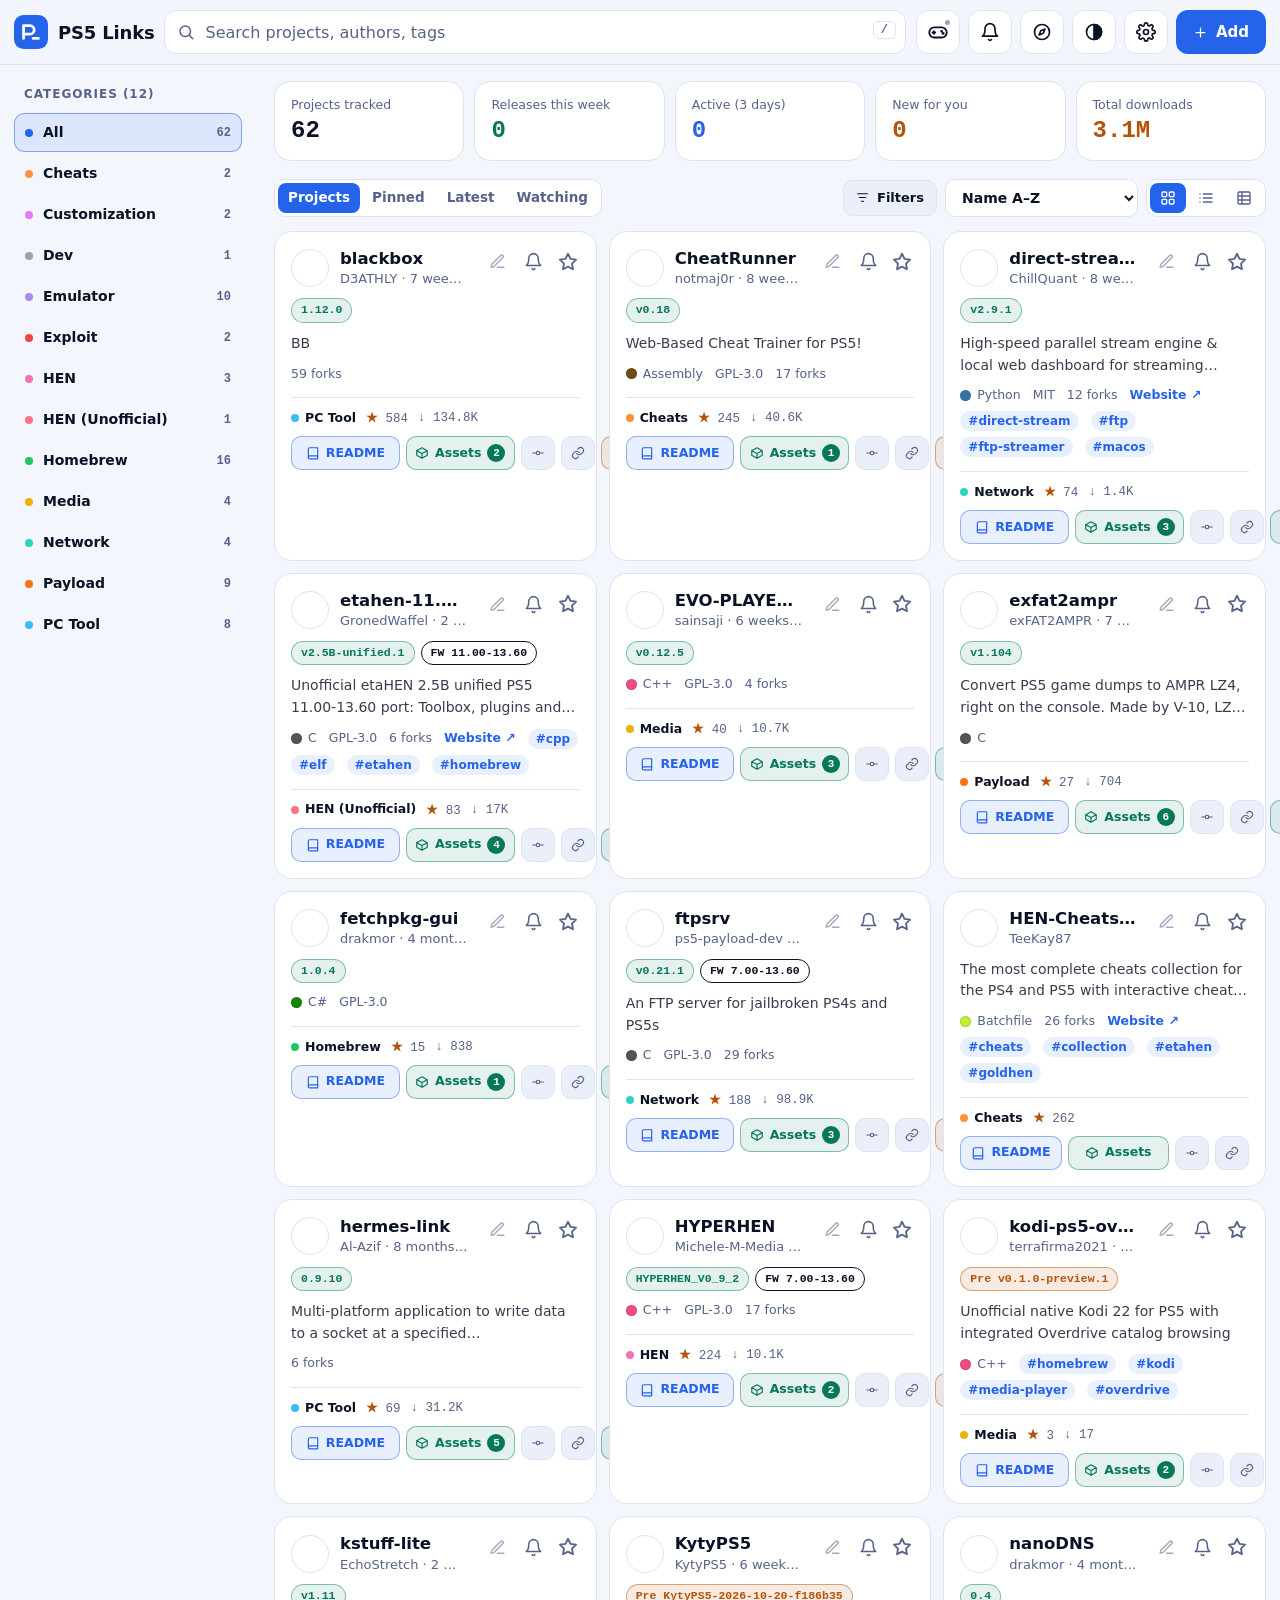
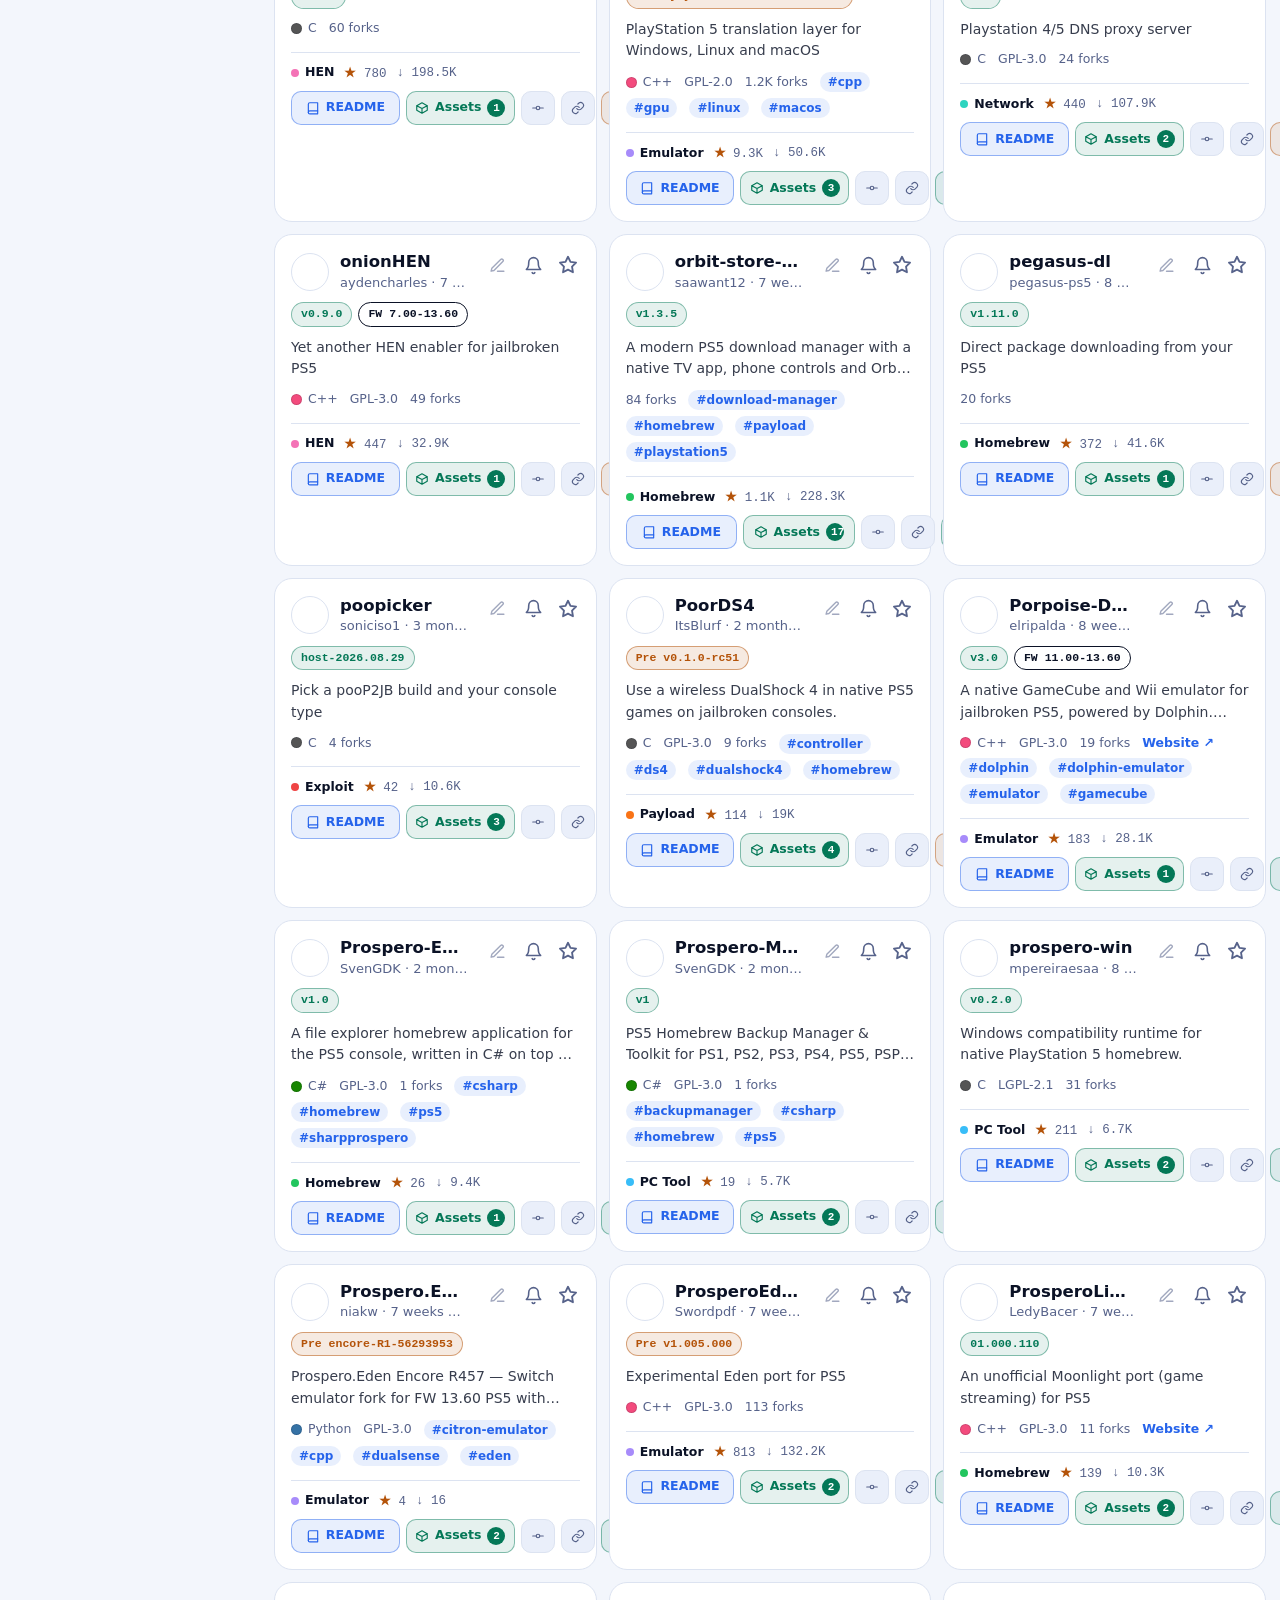
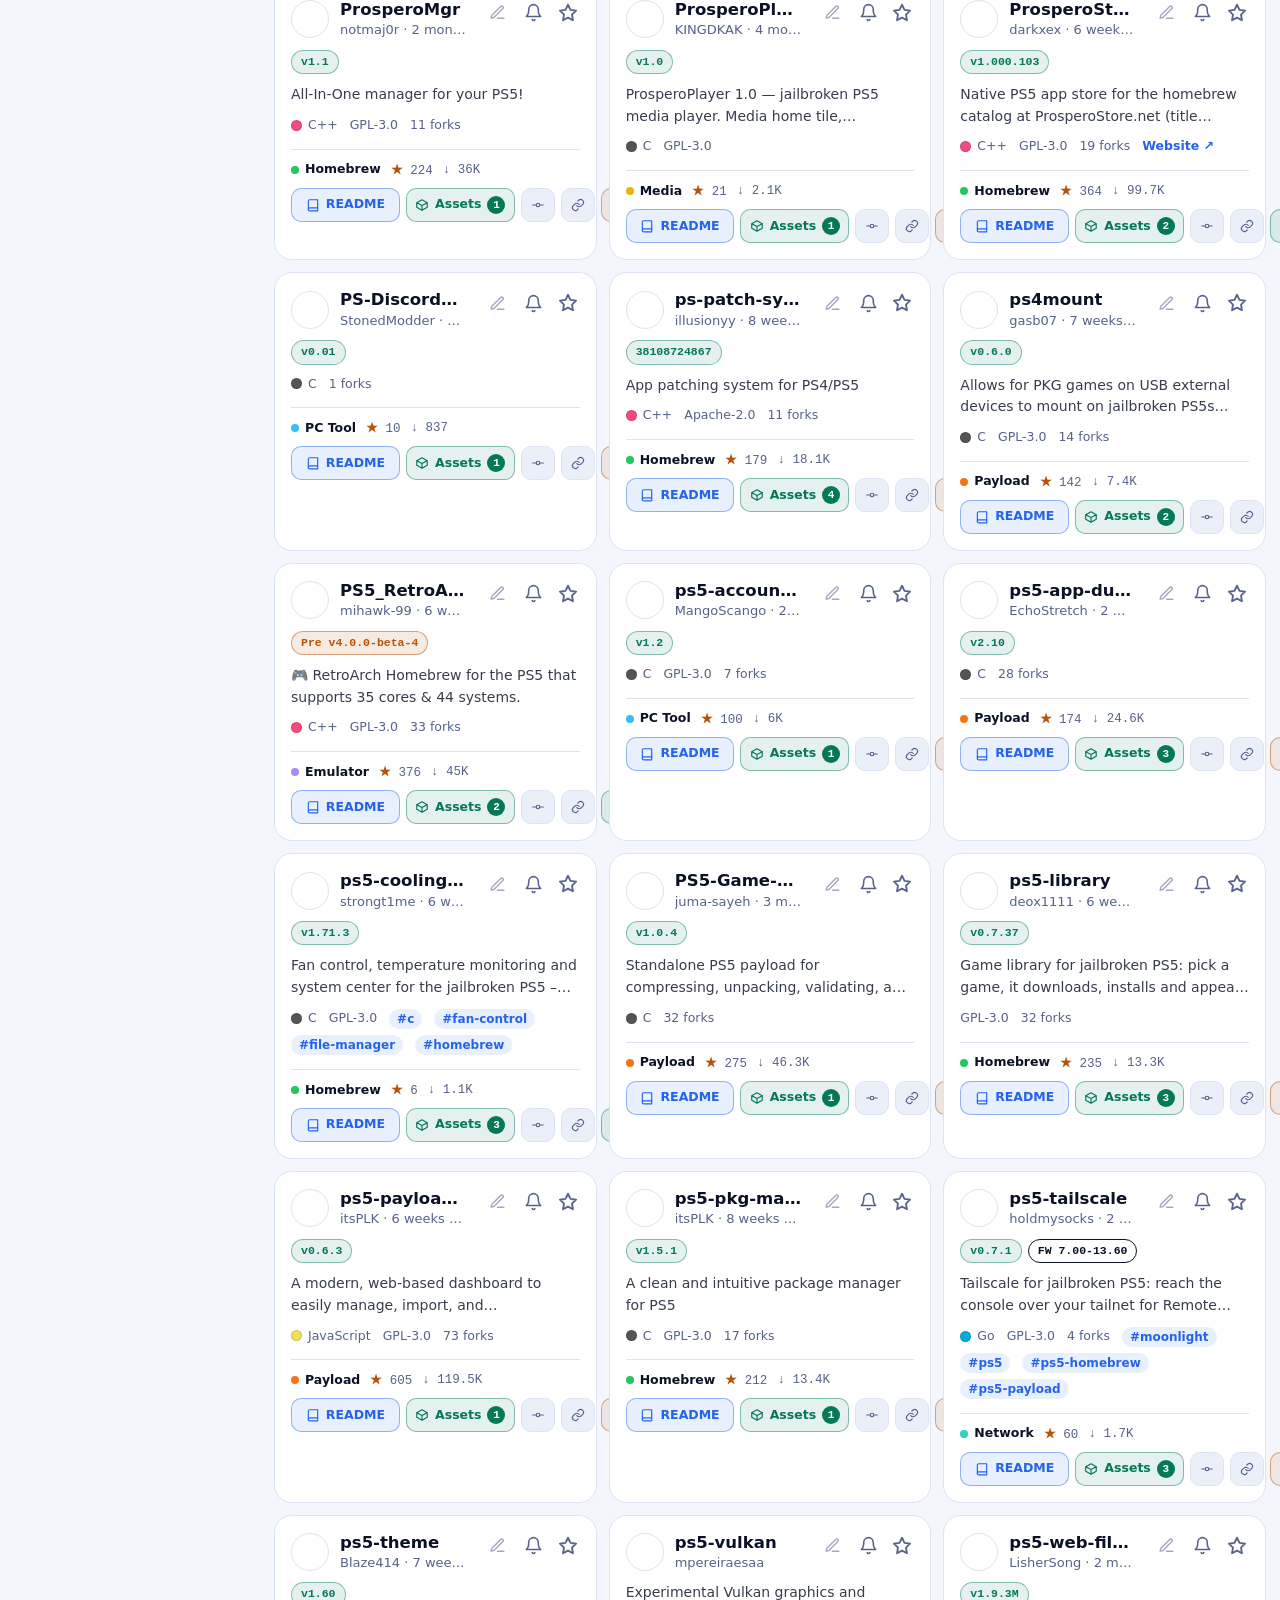
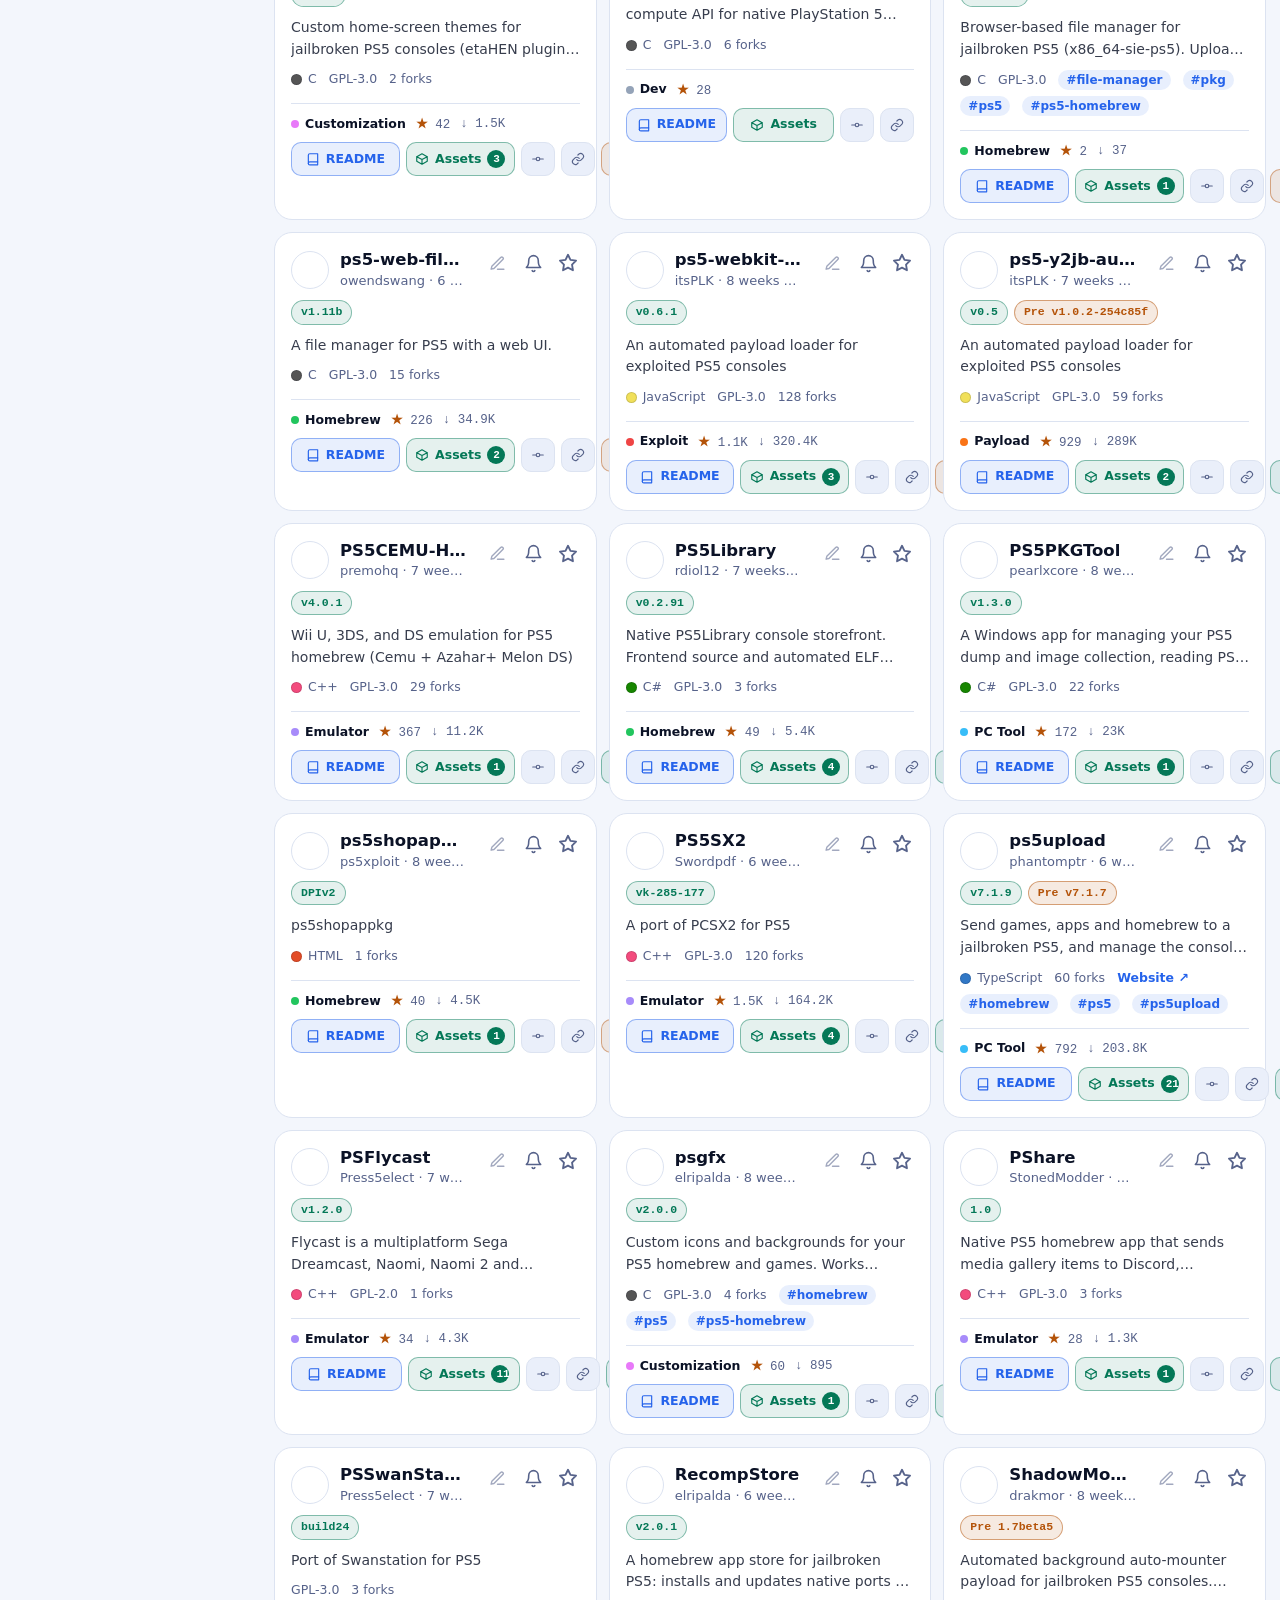
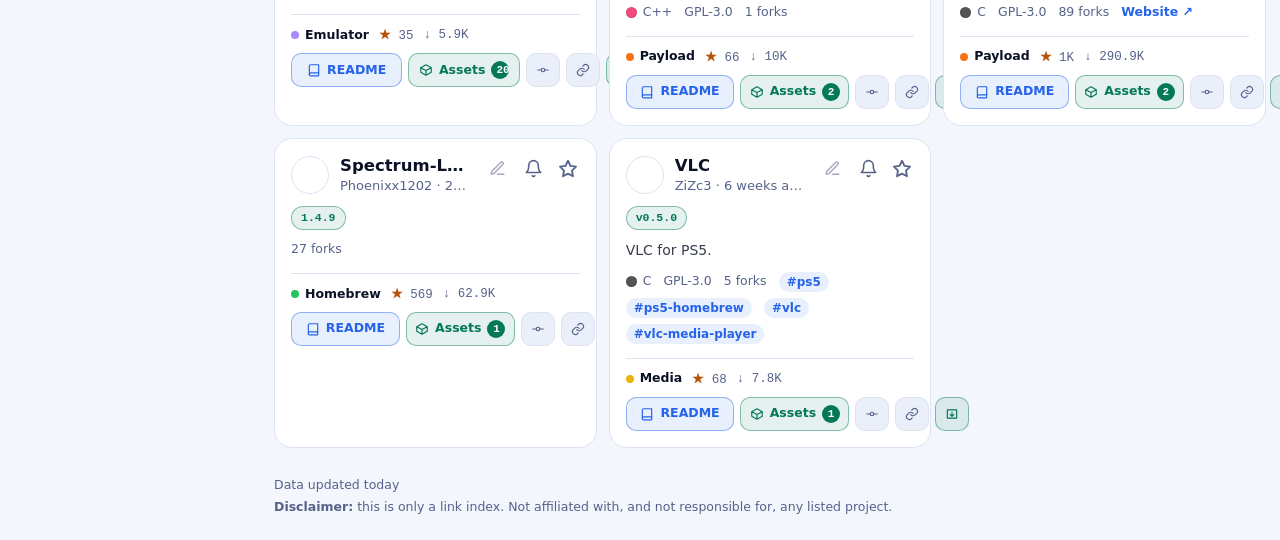
==== commit 28ea5ea3: "feat: add firmware compatibility filter (เพิ่มตัวกรองตามฟิร์มแวร์) - เพิ่มฟิลด์ firmware ใน projects" ====
--- a/index.html
+++ b/index.html
@@ -100,6 +100,7 @@
         <option value="365" data-i18n="year1">1 year</option></select></label>
       <label class="check"><input type="checkbox" id="f-elf"> <span data-i18n="fHasElf">Has .elf payload</span></label>
       <label class="check"><input type="checkbox" id="f-arch"> <span data-i18n="fHideArch">Hide archived</span></label>
+      <label class="fld"><span data-i18n="fFirmware">Firmware</span><select class="field" id="f-fw"></select></label>
       <button class="btn small" id="f-clear" data-i18n="clearFilters">Clear filters</button>
     </section>
 
